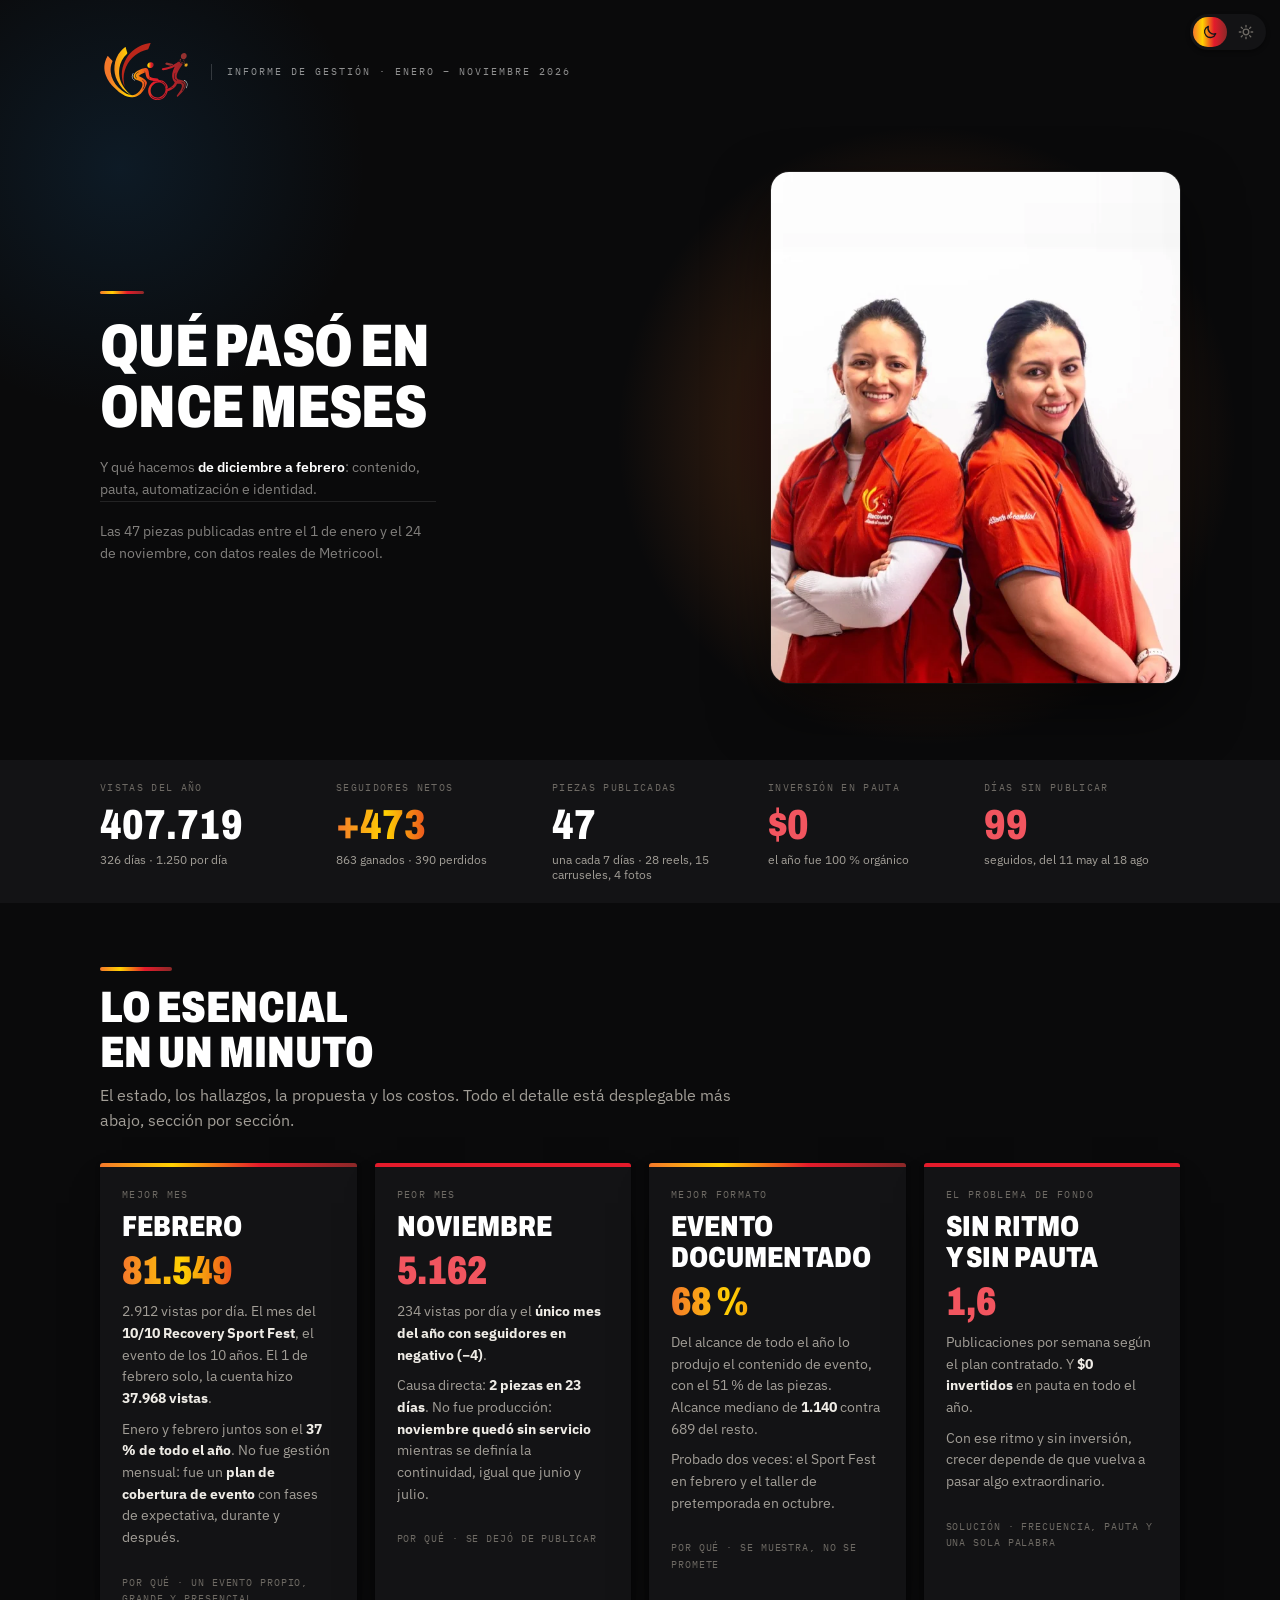
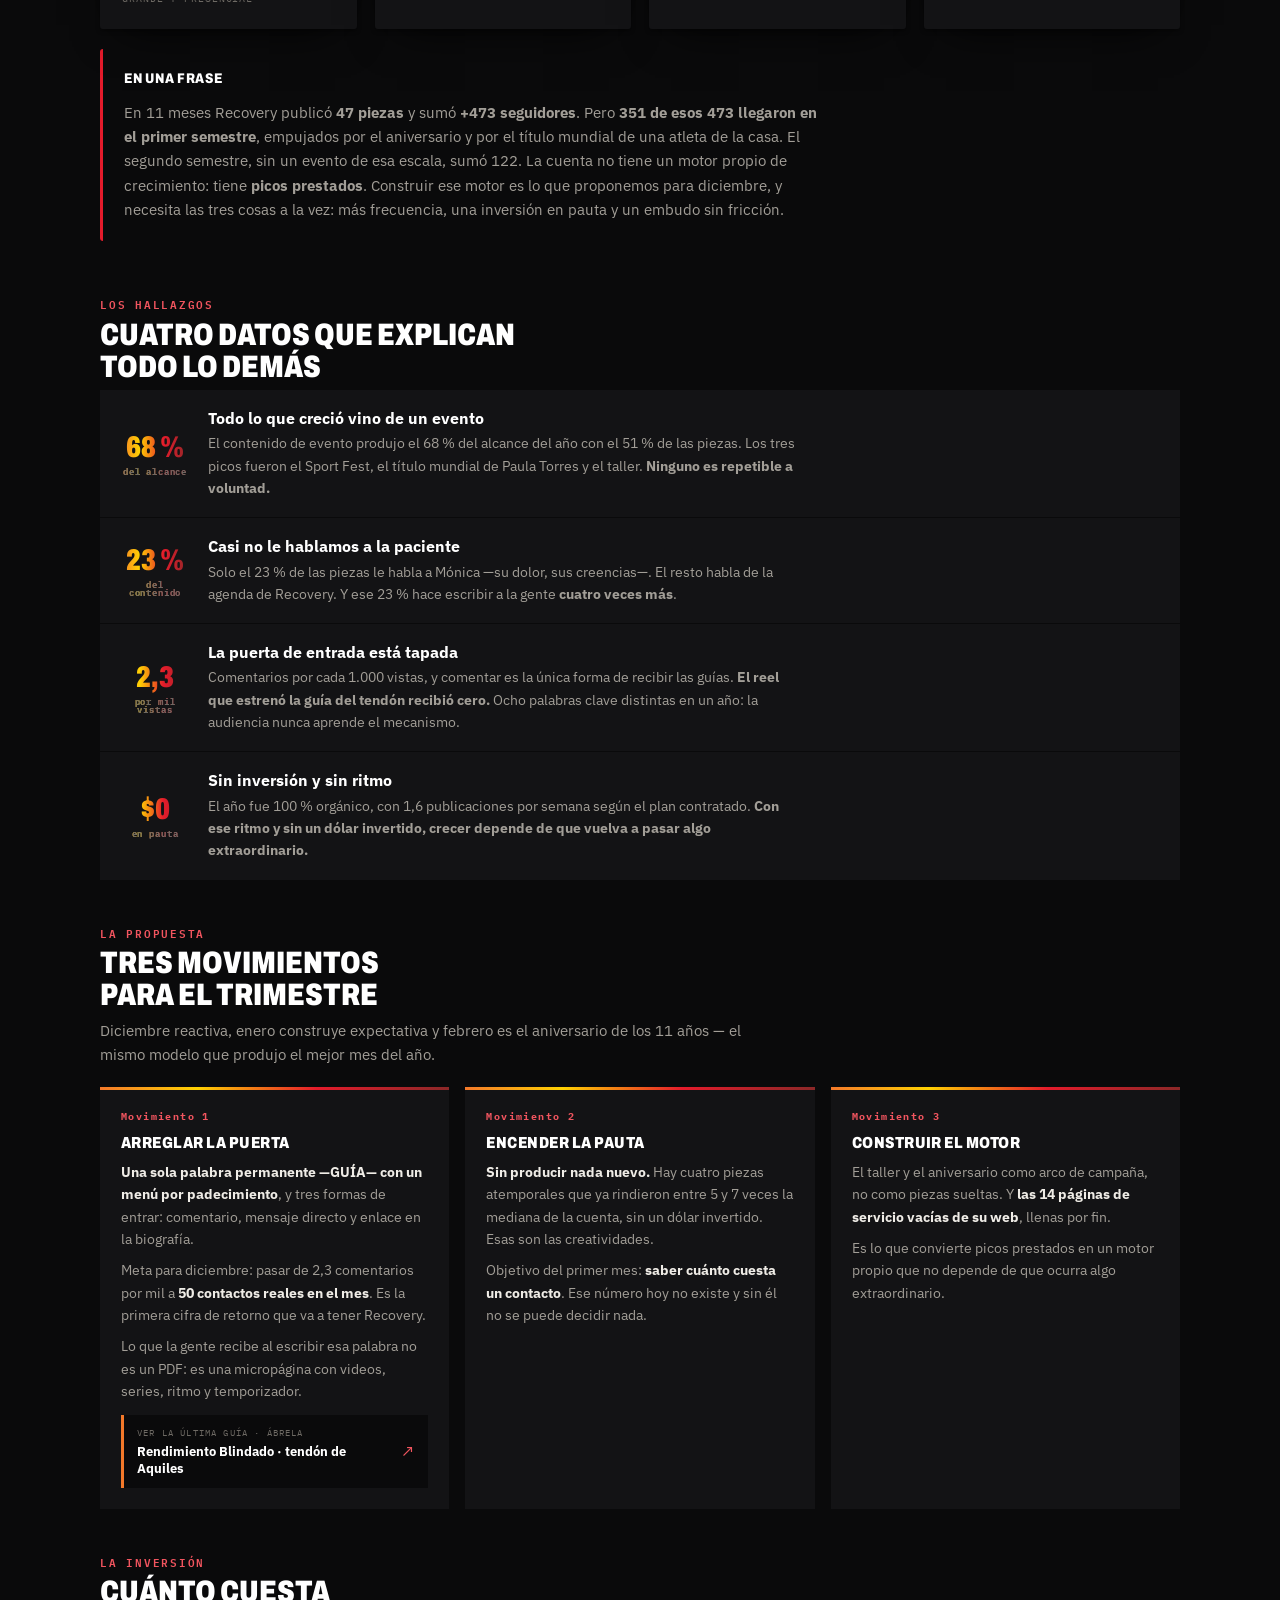
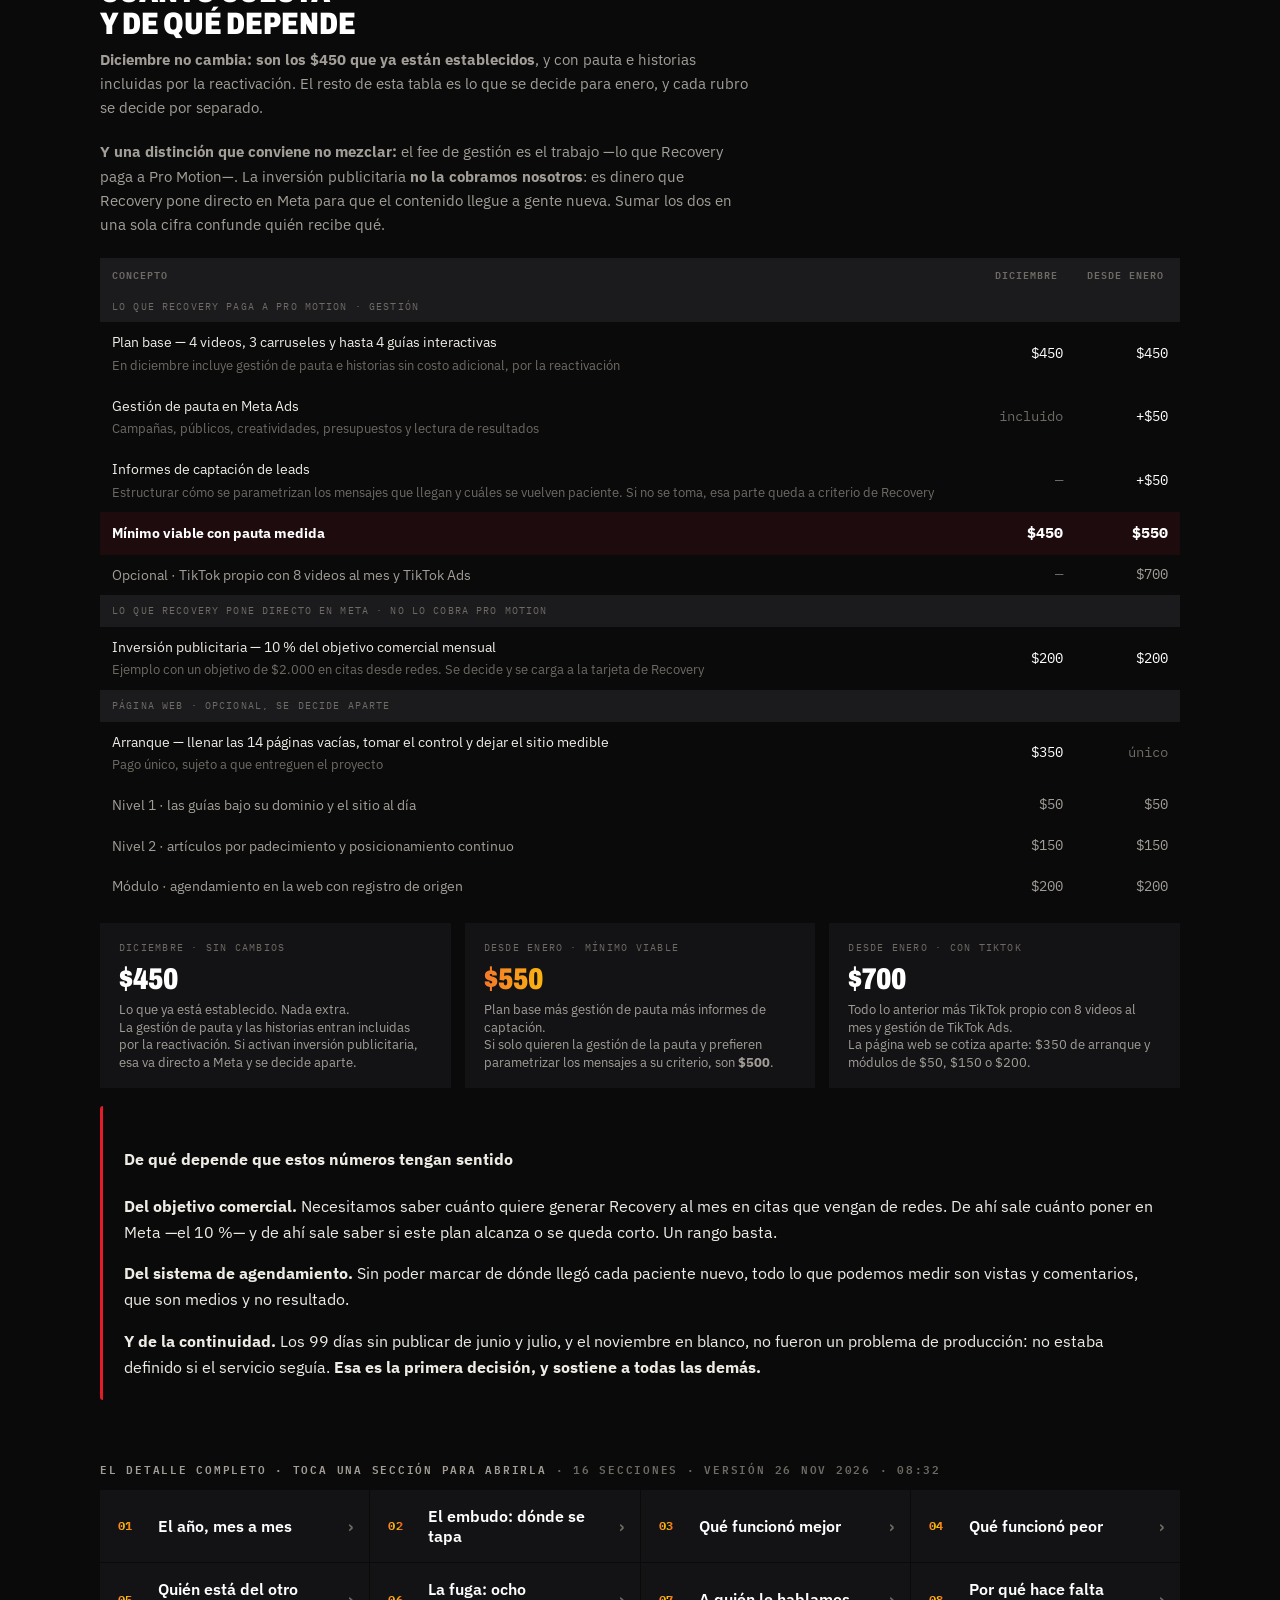
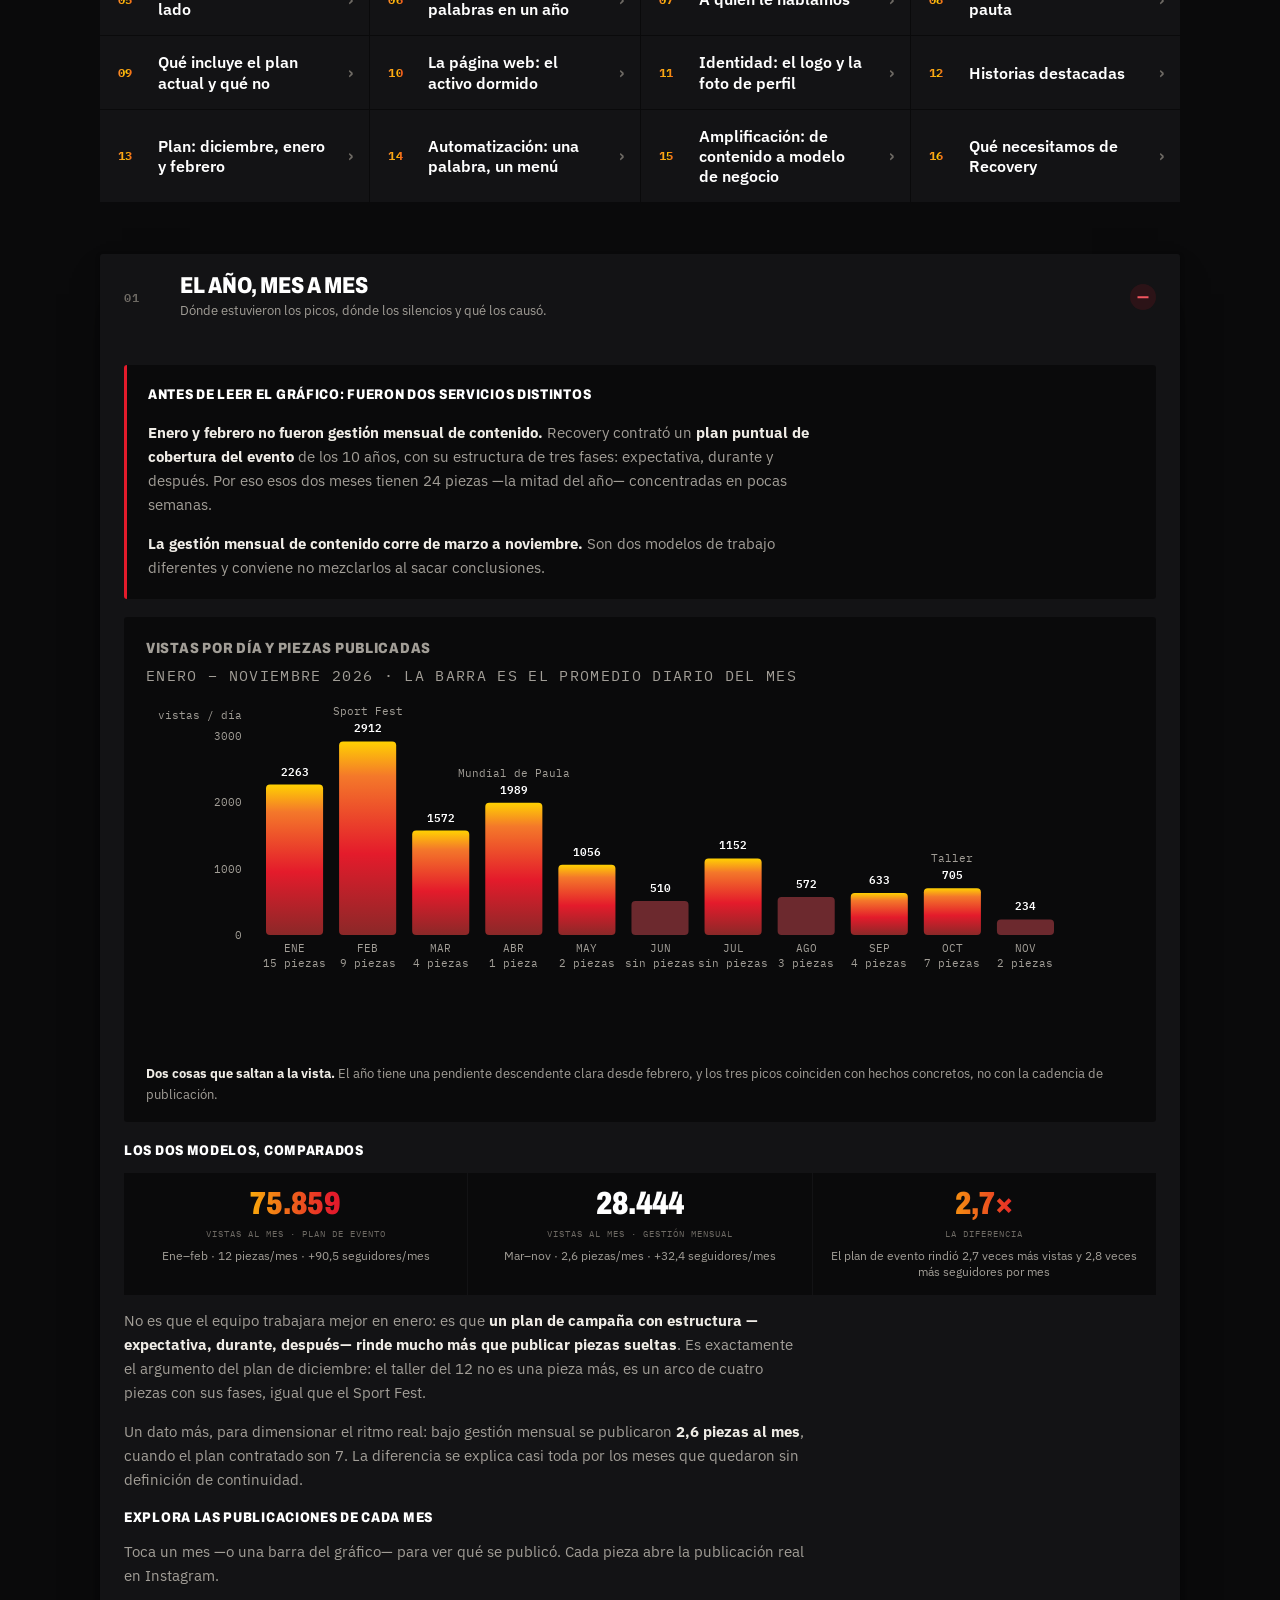
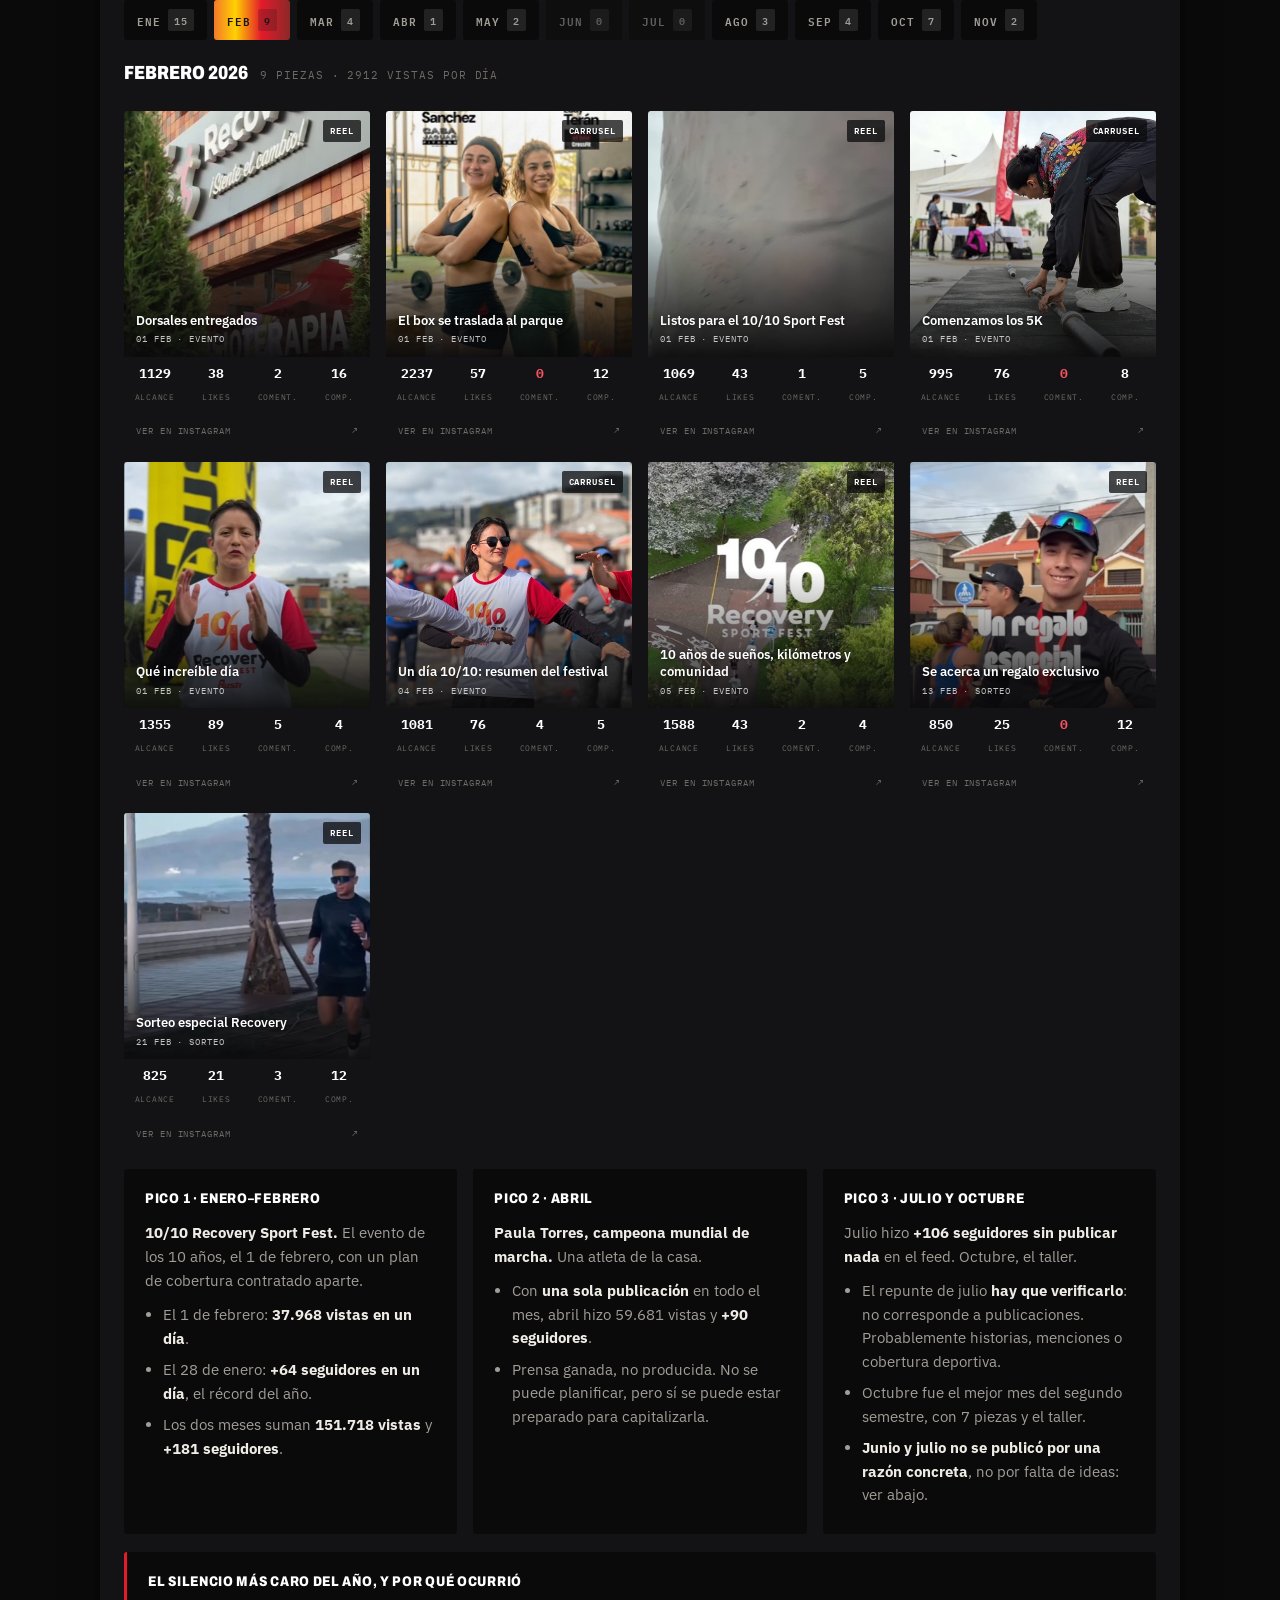
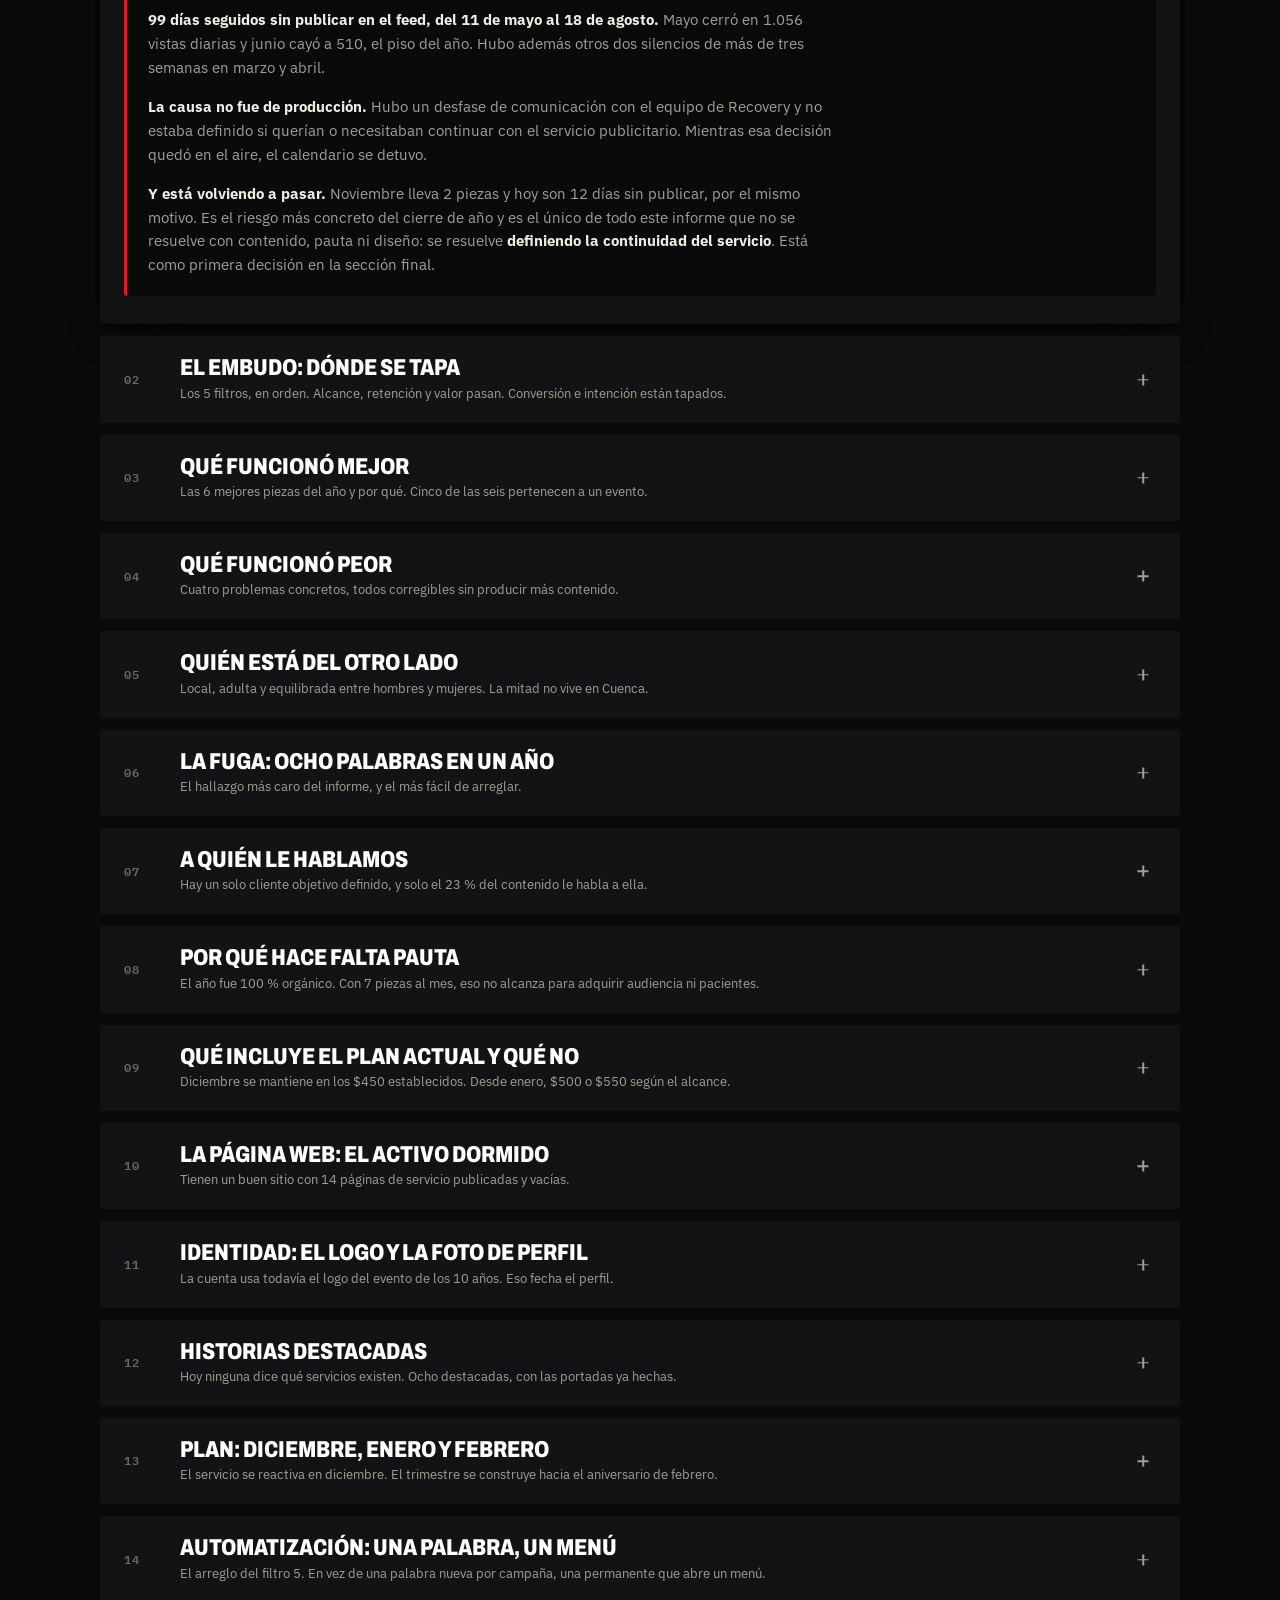
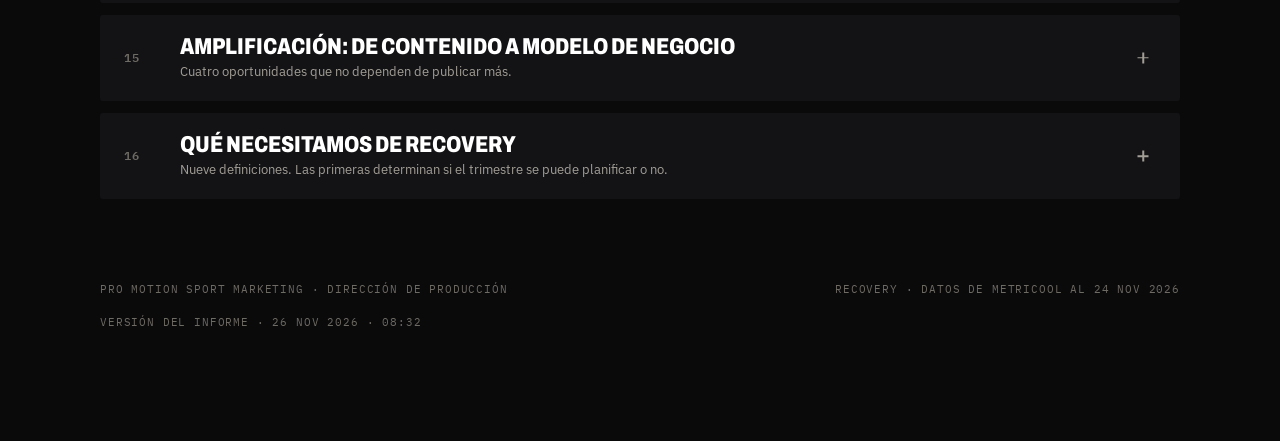
==== informe/index.html @ b41361b3 "Afinar jerarquia y encuadre de la portada Co-Authored-By: Claude Opus 5 <noreply@anthropic.com>" ====
<!doctype html>
<html lang="es">
<head>
<meta charset="utf-8">
<meta name="viewport" content="width=device-width, initial-scale=1">
<title>Recovery · Diagnóstico y Plan Diciembre–Febrero</title>
<link rel="preconnect" href="https://fonts.googleapis.com">
<link rel="preconnect" href="https://fonts.gstatic.com" crossorigin>
<link rel="stylesheet" href="https://fonts.googleapis.com/css2?family=Archivo:wdth,wght@62..125,300..900&subset=latin,latin-ext&family=IBM+Plex+Mono:wght@400;500;600&family=IBM+Plex+Sans:wght@300;400;500;600;700&display=swap">
<style>
:root{
  --negro:#0A0A0B; --carbon:#131315; --carbon2:#1B1B1E; --borde:var(--borde);
  --blanco:#FFFFFF; --txt:#EFECE6; --txt2:#A29E97; --txt3:#6E6A64;
  --rojo:#E41B2B; --rojo-cl:#F2555F; --ambar:#FFD102; --naranja:#F4782A; --vino:#8B2828;
  --azul:#4A93CE;
  --grad:linear-gradient(90deg,#F4782A 0%,#FFD102 28%,#E41B2B 62%,#8B2828 100%);
  --display:"Archivo","Helvetica Neue",Arial,sans-serif;
  --body:"IBM Plex Sans","Helvetica Neue",Arial,sans-serif;
  --mono:"IBM Plex Mono",ui-monospace,Menlo,monospace;
  --sh:0 2px 4px rgba(0,0,0,.4),0 18px 44px -22px rgba(0,0,0,.95);
  --vel:rgba(255,255,255,.10);   /* velos sobre fondo */
  --vel2:var(--vel2);
  --gl:var(--gl);    /* rejilla de graficos */
  --ax:var(--ax);    /* ejes */
  --guia:rgba(255,255,255,.35);  /* linea de mediana */
  --flojo:rgba(242,85,95,.42);   /* barras atenuadas */
  --anota:#FFD102;               /* anotaciones del grafico */
}
:root[data-theme="light"]{
  --negro:#FBFAF7; --carbon:#FFFFFF; --carbon2:#F1EEE8; --borde:rgba(23,23,26,.14);
  --blanco:#17171A; --txt:#2B2926; --txt2:#5E5A54; --txt3:#8B867E;
  --rojo:#C8102E; --rojo-cl:#C8102E; --azul:#1E6BA8;
  --sh:0 1px 2px rgba(23,23,26,.05),0 14px 34px -20px rgba(23,23,26,.28);
  --vel:rgba(23,23,26,.07); --vel2:rgba(23,23,26,.10);
  --gl:rgba(23,23,26,.09); --ax:rgba(23,23,26,.24); --guia:rgba(23,23,26,.38);
  --flojo:rgba(200,16,46,.30); --anota:#9A6B00;
}
*{box-sizing:border-box}
html{scroll-behavior:smooth}
body{margin:0;background:var(--negro);color:var(--txt);font-family:var(--body);font-size:16px;line-height:1.62;
  -webkit-font-smoothing:antialiased}
img{max-width:100%}
.wrap{max-width:1120px;margin:0 auto;padding:0 20px 110px}
.mono{font-family:var(--mono);font-size:11px;font-weight:600;letter-spacing:.16em;text-transform:uppercase;color:var(--txt3)}
.gradtext{background:var(--grad);-webkit-background-clip:text;background-clip:text;color:transparent}
.gradrule{height:4px;border-radius:99px;background:var(--grad);border:0;margin:0}

/* ============ HERO ============ */
.hero{color-scheme:dark;position:relative;min-height:min(88vh,760px);display:flex;align-items:flex-end;overflow:hidden;
  margin-bottom:0;background:#0A0A0B}
.hero .aura{position:absolute;right:-6%;bottom:-14%;width:min(76%,860px);aspect-ratio:1;pointer-events:none;
  background:radial-gradient(closest-side,rgba(228,27,43,.30),rgba(244,120,42,.13) 46%,transparent 72%)}
.hero .aura2{position:absolute;left:-18%;top:-24%;width:min(62%,700px);aspect-ratio:1;pointer-events:none;
  background:radial-gradient(closest-side,rgba(30,107,168,.17),transparent 70%)}
.hero .in{position:relative;width:100%;max-width:1120px;margin:0 auto;padding:40px 20px 0;
  display:flex;flex-direction:column;min-height:inherit}
.hero .top{display:flex;align-items:center;gap:15px;margin-bottom:0}
.hero .top img{width:96px;height:auto}
.hero .top span{font-family:var(--mono);font-size:10px;letter-spacing:.2em;text-transform:uppercase;
  color:rgba(255,255,255,.55);padding-left:15px;border-left:1px solid rgba(255,255,255,.17)}
.hgrid{flex:1;display:grid;grid-template-columns:minmax(0,1fr) minmax(290px,.66fr);
  gap:52px;align-items:center;padding:44px 0 52px}
.htx{min-width:0}
.hregla{width:44px;height:3px;border:0;border-radius:99px;background:var(--grad);margin:0 0 22px}
.hsub{font-size:clamp(17px,2vw,21px);line-height:1.42;color:rgba(255,255,255,.82);
  margin:0 0 26px;max-width:32ch;font-weight:400}
.hsub b{color:#fff;font-weight:600}
.hfoto{position:relative;margin:0;padding:0;border:0;background:none;overflow:hidden;
  border-radius:18px;box-shadow:0 26px 60px rgba(0,0,0,.55),0 0 0 1px rgba(255,255,255,.09);
  aspect-ratio:4/5}
.hfoto img{display:block;width:100%;height:100%;object-fit:cover;object-position:52% 72%}
@media(max-width:880px){
  .hero{min-height:0}
  .hero .in{padding:30px 20px 0}
  .hgrid{grid-template-columns:1fr;gap:28px;padding:30px 0 34px}
  .hfoto{aspect-ratio:5/4}
  .hfoto img{object-position:52% 76%}
  }
h1{font-family:var(--display);font-stretch:76%;font-weight:860;
  font-size:clamp(34px,5vw,60px);line-height:1.02;margin:0 0 18px;
  text-transform:uppercase;color:#fff;letter-spacing:-.012em;text-wrap:balance}
.hero p{max-width:42ch;color:rgba(239,236,230,.52);font-size:13.8px;margin:0;line-height:1.62;
  padding-top:18px;border-top:1px solid rgba(255,255,255,.10)}
.hero p.hsub{border:0;padding-top:0}

/* ============ TIRA DE CIFRAS ============ */
.tirawrap{background:var(--carbon);border-top:1px solid var(--borde);border-bottom:1px solid var(--borde)}
.tira{max-width:1120px;margin:0 auto;padding:0 20px;
  display:grid;grid-template-columns:repeat(auto-fit,minmax(168px,1fr))}
.tira>div{padding:20px 20px;border-left:1px solid var(--borde)}
.tira>div:first-child{border-left:0;padding-left:0}
.tira>div:last-child{padding-right:0}
@media(max-width:900px){.tira>div{border-left:0;border-top:1px solid var(--borde);padding-left:0;padding-right:0}
  .tira>div:first-child{border-top:0}}
.tira .k{font-family:var(--mono);font-size:9.5px;letter-spacing:.14em;text-transform:uppercase;color:var(--txt3);display:block}
.tira b{display:block;font-family:var(--display);font-stretch:76%;font-weight:850;
  font-size:clamp(28px,4vw,42px);line-height:1.06;color:var(--blanco);margin:8px 0 4px;font-variant-numeric:tabular-nums}
.tira b.rojo{color:var(--rojo-cl)} .tira b.grad{background:var(--grad);-webkit-background-clip:text;background-clip:text;color:transparent}
.tira span.n{font-size:12px;color:var(--txt2);line-height:1.3;display:block}

/* ============ RESUMEN EJECUTIVO ============ */
.resumen{padding:64px 0 10px}
.rtitle{font-family:var(--display);font-stretch:76%;font-weight:880;text-transform:uppercase;
  font-size:clamp(26px,4.4vw,44px);line-height:1.02;margin:14px 0 8px;color:var(--blanco)}
.rsub{color:var(--txt2);max-width:64ch;margin:0 0 30px;font-size:15.5px}
.cards{display:grid;grid-template-columns:repeat(auto-fit,minmax(252px,1fr));gap:18px}
.card{background:var(--carbon);border:1px solid var(--borde);border-radius:3px;padding:0;overflow:hidden;
  box-shadow:var(--sh);display:flex;flex-direction:column}
.card .bar{height:4px;background:var(--grad)}
.card .bar.mute{background:var(--vel2)}
.card .bar.rojo{background:var(--rojo)}
.card .bd{padding:20px 22px 22px;flex:1;display:flex;flex-direction:column}
.card .et{font-family:var(--mono);font-size:9.5px;letter-spacing:.15em;text-transform:uppercase;color:var(--txt3)}
.card h3{font-family:var(--display);font-stretch:78%;font-weight:860;text-transform:uppercase;
  font-size:clamp(21px,2.9vw,29px);line-height:1.06;margin:10px 0 2px;color:var(--blanco)}
.card .big{font-family:var(--display);font-stretch:74%;font-weight:900;font-size:40px;line-height:1;
  margin:6px 0 10px;font-variant-numeric:tabular-nums}
.card .big.up{background:var(--grad);-webkit-background-clip:text;background-clip:text;color:transparent}
.card .big.down{color:var(--rojo-cl)}
.card p{margin:0;font-size:14px;color:var(--txt2);line-height:1.55}
.card p+p{margin-top:9px}
.card b{color:var(--txt)}
.card .pie{margin-top:14px;padding-top:12px;border-top:1px solid var(--borde);
  font-family:var(--mono);font-size:10px;letter-spacing:.09em;text-transform:uppercase;color:var(--txt3)}

/* ============ DESPLEGABLES ============ */
.secwrap{margin-top:52px}
details{border:1px solid var(--borde);border-radius:3px;background:var(--carbon);margin-bottom:12px;overflow:hidden}
details[open]{background:var(--carbon);box-shadow:var(--sh)}
summary{list-style:none;cursor:pointer;padding:20px 24px;display:grid;grid-template-columns:40px 1fr 30px;
  gap:16px;align-items:center;transition:background .15s}
summary::-webkit-details-marker{display:none}
summary:hover{background:var(--carbon2)}
summary:focus-visible{outline:2px solid var(--rojo);outline-offset:-2px}
summary .n{font-family:var(--mono);font-size:12px;letter-spacing:.08em;color:var(--txt3);font-weight:600}
summary h2{font-family:var(--display);font-stretch:80%;font-weight:820;text-transform:uppercase;
  font-size:clamp(17px,2.4vw,23px);line-height:1.05;margin:0;color:var(--blanco)}
summary .d{font-size:13px;color:var(--txt2);margin:4px 0 0;line-height:1.4}
summary .ch{width:26px;height:26px;border:1px solid var(--borde);border-radius:50%;position:relative;justify-self:end}
summary .ch::before,summary .ch::after{content:"";position:absolute;background:var(--txt2);top:50%;left:50%;transition:transform .2s}
summary .ch::before{width:11px;height:1.5px;transform:translate(-50%,-50%)}
summary .ch::after{width:1.5px;height:11px;transform:translate(-50%,-50%)}
details[open] summary .ch::after{transform:translate(-50%,-50%) scaleY(0)}
details[open] summary .ch{border-color:var(--rojo);background:rgba(228,27,43,.12)}
details[open] summary .ch::before{background:var(--rojo-cl)}
.body{padding:4px 24px 28px;border-top:1px solid var(--borde);margin-top:0}
.body>*:first-child{margin-top:20px}
.body p{max-width:76ch;color:var(--txt2);font-size:14.8px}
.body p b,.body li b,.body strong{color:var(--txt)}
.body h4{font-family:var(--display);font-stretch:84%;font-weight:820;text-transform:uppercase;
  font-size:14px;letter-spacing:.05em;margin:0 0 11px;color:var(--blanco)}
.body ul,.body ol{padding-left:18px;color:var(--txt2);font-size:14.5px;margin:0}
.body li{margin:8px 0}
.g2{display:grid;grid-template-columns:repeat(auto-fit,minmax(290px,1fr));gap:16px}
.g3{display:grid;grid-template-columns:repeat(auto-fit,minmax(232px,1fr));gap:16px}
.box{background:var(--negro);border:1px solid var(--borde);border-radius:3px;padding:19px 21px}
.box.acc{border-left:3px solid var(--rojo)}
.box.ok{border-left:3px solid #3FA37A}

/* filtros */
.filtros{display:flex;flex-direction:column;gap:10px;margin-top:20px}
.fil{display:grid;grid-template-columns:62px 1fr 172px;gap:16px;padding:16px 18px;align-items:center;
  border:1px solid var(--borde);border-left:5px solid var(--sem);border-radius:3px;background:var(--negro)}
.fil .luz{width:44px;height:44px;border-radius:50%;background:var(--sem);display:grid;place-items:center;
  box-shadow:0 0 0 6px color-mix(in srgb,var(--sem) 16%,transparent)}
.fil .luz svg{width:23px;height:23px;display:block}
.fil .i{font-family:var(--mono);font-size:9.5px;font-weight:600;letter-spacing:.13em;color:var(--sem);
  display:block;text-align:center;margin-top:8px}
.fil h5{margin:0 0 4px;font-family:var(--display);font-stretch:86%;font-weight:760;
  text-transform:uppercase;font-size:14.5px;letter-spacing:.04em;color:var(--blanco)}
.fil p{margin:0;font-size:13.8px;color:var(--txt2);max-width:62ch}
.tag{font-family:var(--display);font-stretch:88%;font-weight:820;font-size:13.5px;letter-spacing:.09em;
  text-transform:uppercase;padding:10px 14px;border-radius:3px;display:flex;align-items:center;gap:8px;
  justify-content:center;white-space:nowrap;background:var(--sem);color:var(--semtxt)}
.fil.ok{--sem:#2FA06E;--semtxt:#04160D}
.fil.warn{--sem:#E8A72B;--semtxt:#1C1305}
.fil.bad{--sem:#E8414C;--semtxt:#1A0406}
@media(max-width:640px){.fil{grid-template-columns:62px 1fr;row-gap:12px}
  .fil .tag{grid-column:2;justify-self:start}}

/* charts */
figure{margin:0 0 18px;background:var(--negro);border:1px solid var(--borde);border-radius:3px;padding:20px 22px 16px}
.ct{font-family:var(--display);font-stretch:84%;font-weight:820;text-transform:uppercase;
  font-size:13px;letter-spacing:.05em;margin:0 0 3px;color:var(--blanco)}
.cn{font-family:var(--mono);font-size:10px;color:var(--txt3);letter-spacing:.09em;margin:0 0 15px;text-transform:uppercase}
figcaption{font-size:13px;color:var(--txt2);margin-top:12px;border-top:1px solid var(--borde);padding-top:11px}
figcaption b{color:var(--txt)}
.cw{overflow-x:auto}
svg text{font-family:var(--mono);font-size:11px;fill:var(--txt2)}
svg .gl{stroke:var(--gl)}
svg .ax{stroke:var(--ax)}
svg text.val{fill:var(--blanco);font-weight:600}
svg text.lbl{font-family:var(--body);font-size:12px;fill:var(--txt2)}
svg .gl{stroke:var(--gl);stroke-width:1}
svg .ax{stroke:var(--ax);stroke-width:1}
g.row:hover rect,g.row:hover circle{opacity:.72}
.leg{display:flex;gap:16px;flex-wrap:wrap;font-size:12px;color:var(--txt2);margin:0 0 12px}
.leg i{width:11px;height:11px;border-radius:3px;display:inline-block;vertical-align:-1px;margin-right:6px}

/* tabla */
.tw{overflow-x:auto;border:1px solid var(--borde);border-radius:3px}
table{border-collapse:collapse;width:100%;min-width:700px;font-size:13px;background:var(--negro)}
th,td{padding:9px 12px;text-align:left;border-bottom:1px solid var(--borde);white-space:nowrap}
th{font-family:var(--mono);font-size:9.5px;letter-spacing:.1em;text-transform:uppercase;color:var(--txt3);font-weight:600;background:var(--carbon2)}
td{color:var(--txt2)} td.name{white-space:normal;min-width:210px;color:var(--txt)}
td.n{text-align:right;font-variant-numeric:tabular-nums;font-family:var(--mono);font-size:12px}
tr.top td.name{color:var(--blanco);font-weight:600}
tr.top td:first-child{box-shadow:inset 3px 0 0 var(--rojo)}
.chip{font-family:var(--mono);font-size:9px;letter-spacing:.08em;text-transform:uppercase;padding:2px 7px;
  border:1px solid var(--borde);color:var(--txt3)}

/* web */
.ficha-tec{display:grid;grid-template-columns:repeat(auto-fit,minmax(190px,1fr));gap:1px;background:var(--borde);
  border:1px solid var(--borde);margin:4px 0 18px}
.ficha-tec>div{background:var(--negro);padding:15px 17px}
.ficha-tec dt{font-family:var(--mono);font-size:9.5px;letter-spacing:.12em;text-transform:uppercase;color:var(--txt3);margin:0 0 6px}
.ficha-tec dd{margin:0;font-size:14.5px;font-weight:600;color:var(--blanco);line-height:1.3}
.ficha-tec dd small{display:block;font-weight:400;font-size:12px;color:var(--txt2);margin-top:4px}
.evid{border:1px solid var(--borde);background:var(--negro);margin:4px 0 18px}
.evid img{display:block;width:100%;height:auto;border-bottom:1px solid var(--borde)}
.evid figcaption{padding:13px 17px;font-size:13.5px;color:var(--txt2);margin:0;border:0}
.evid figcaption b{color:var(--blanco)}
.pasos{counter-reset:pp;list-style:none;padding:0;margin:0}
.pasos li{counter-increment:pp;position:relative;padding:0 0 0 40px;margin:14px 0;font-size:14.5px;color:var(--txt2)}
.pasos li::before{content:counter(pp);position:absolute;left:0;top:-2px;width:26px;height:26px;border-radius:50%;
  background:var(--grad);color:#17171A;font-family:var(--mono);font-size:12px;font-weight:700;display:grid;place-items:center}
.pasos li b{color:var(--blanco)}

/* resumen ejecutivo ampliado */
.bloque{margin-top:44px}
.bloque>.mono{display:block;margin:0 0 7px;color:var(--rojo-cl)}
.bloque h3{font-family:var(--display);font-stretch:78%;font-weight:870;text-transform:uppercase;
  font-size:clamp(21px,3vw,31px);line-height:1.02;margin:0 0 7px;color:var(--blanco)}
.bloque>p{color:var(--txt2);font-size:15px;max-width:72ch;margin:0 0 20px}
.hall{display:grid;gap:1px;background:var(--borde);border:1px solid var(--borde)}
.hall>div{background:var(--carbon);display:grid;grid-template-columns:70px 1fr;gap:18px;padding:18px 20px;align-items:center}
.hall .cif{font-family:var(--display);font-stretch:72%;font-weight:900;font-size:30px;line-height:1;
  background:var(--grad);-webkit-background-clip:text;background-clip:text;color:transparent;text-align:center}
.hall .cif small{display:block;font-family:var(--mono);font-size:8.5px;font-weight:600;letter-spacing:.1em;
  -webkit-text-fill-color:var(--txt3);margin-top:5px}
.hall h5{margin:0 0 4px;font-size:15.5px;font-weight:700;color:var(--blanco);line-height:1.3}
.hall p{margin:0;font-size:13.8px;color:var(--txt2);max-width:74ch}
.mov{display:grid;grid-template-columns:repeat(auto-fit,minmax(252px,1fr));gap:16px}
.mov>div{background:var(--carbon);border:1px solid var(--borde);border-top:3px solid transparent;
  border-image:var(--grad) 1;padding:19px 21px 21px}
.mov .n{font-family:var(--mono);font-size:10px;font-weight:700;letter-spacing:.14em;color:var(--rojo-cl);display:block;margin-bottom:9px}
.mov h5{margin:0 0 9px;font-family:var(--display);font-stretch:82%;font-weight:840;text-transform:uppercase;
  font-size:16px;letter-spacing:.03em;color:var(--blanco);line-height:1.1}
.mov p{margin:0 0 9px;font-size:13.8px;color:var(--txt2)}
.mov p:last-child{margin:0}
.movlink{display:flex;align-items:center;gap:10px;margin-top:13px;padding:11px 13px;text-decoration:none;
  background:var(--negro);border:1px solid var(--borde);border-left:3px solid transparent;
  border-image:var(--grad) 1;border-image-slice:1;transition:background .16s}
.movlink:hover{background:var(--carbon2)}
.movlink span{display:block;min-width:0}
.movlink .el{font-family:var(--mono);font-size:9px;letter-spacing:.13em;text-transform:uppercase;color:var(--txt3)}
.movlink .tl{font-weight:700;font-size:13.4px;color:var(--blanco);line-height:1.25;margin-top:2px}
.movlink .ar{margin-left:auto;font-size:17px;color:var(--rojo-cl);flex:none}
.mov b{color:var(--txt)}
.cost{overflow-x:auto;border:1px solid var(--borde);background:var(--negro)}
.cost table{min-width:600px;font-size:14px}
.cost th{background:var(--carbon2)}
.cost td.con{color:var(--txt);white-space:normal}
.cost td.mo{font-family:var(--mono);text-align:right;font-variant-numeric:tabular-nums;color:var(--blanco);font-size:13.5px}
.cost tr.sep td{background:var(--carbon2);font-family:var(--mono);font-size:9.5px;letter-spacing:.12em;
  text-transform:uppercase;color:var(--txt3);padding:8px 12px}
.cost tr.tot td{background:color-mix(in srgb,var(--rojo) 9%,transparent);font-weight:700;color:var(--blanco)}
.cost tr.tot td.mo{font-size:15px}
.esc{display:grid;grid-template-columns:repeat(auto-fit,minmax(230px,1fr));gap:14px;margin-top:16px}
.esc>div{background:var(--carbon);border:1px solid var(--borde);padding:17px 19px}
.esc .et{font-family:var(--mono);font-size:9.5px;letter-spacing:.13em;text-transform:uppercase;color:var(--txt3);display:block}
.esc .v{font-family:var(--display);font-stretch:74%;font-weight:900;font-size:30px;line-height:1;color:var(--blanco);margin:9px 0 3px}
.esc .v.g{background:var(--grad);-webkit-background-clip:text;background-clip:text;color:transparent}
.esc small{display:block;font-size:12.5px;color:var(--txt2);line-height:1.4;margin-top:7px}
@media(max-width:560px){.hall>div{grid-template-columns:1fr;gap:10px}.hall .cif{text-align:left}}

/* indice */
.indice{margin-top:34px;padding-top:26px;border-top:1px solid var(--borde)}
.indice nav{display:grid;grid-template-columns:repeat(auto-fill,minmax(268px,1fr));gap:1px;background:var(--borde);
  border:1px solid var(--borde)}
.indice a{background:var(--carbon);padding:16px 16px 16px 18px;text-decoration:none;color:var(--blanco);
  font-size:15.5px;font-weight:600;line-height:1.3;display:grid;grid-template-columns:28px 1fr 16px;gap:12px;
  align-items:center;transition:background .13s;position:relative}
.indice a::before{content:"";position:absolute;left:0;top:0;bottom:0;width:3px;background:var(--grad);
  opacity:0;transition:opacity .13s}
.indice a:hover,.indice a:focus-visible{background:var(--carbon2)}
.indice a:hover::before,.indice a:focus-visible::before{opacity:1}
.indice a:focus-visible{outline:2px solid var(--rojo);outline-offset:-2px}
.indice a i{font-style:normal;font-family:var(--mono);font-size:12px;font-weight:700;letter-spacing:.04em;
  background:var(--grad);-webkit-background-clip:text;background-clip:text;color:transparent}
.indice a b{font-weight:600}
.indice a u{text-decoration:none;color:var(--txt3);font-size:17px;line-height:1;justify-self:end;transition:color .13s,transform .13s}
.indice a:hover u{color:var(--rojo-cl);transform:translateX(2px)}

/* planes */
.planes{display:grid;grid-template-columns:repeat(auto-fit,minmax(272px,1fr));gap:16px;margin:6px 0 4px}
.plan{background:var(--carbon);border:1px solid var(--borde);border-radius:3px;overflow:hidden;display:flex;flex-direction:column}
.plan .bar{height:4px;background:var(--vel2)}
.plan .sello{font-family:var(--mono);font-size:9px;font-weight:700;letter-spacing:.12em;text-transform:uppercase;
  padding:4px 9px;border-radius:2px;display:inline-block;margin-bottom:11px}
.plan .sello.dic{background:var(--grad);color:#17171A}
.plan .sello.ene{background:var(--vel2);color:var(--txt2);border:1px solid var(--borde)}
.plan.act .bar{background:var(--grad)}
.plan.act{box-shadow:var(--sh)}
.plan .bd{padding:20px 22px 22px;flex:1;display:flex;flex-direction:column}
.plan .et{font-family:var(--mono);font-size:9.5px;letter-spacing:.14em;text-transform:uppercase;color:var(--txt3)}
.plan.act .et{background:var(--grad);-webkit-background-clip:text;background-clip:text;color:transparent;font-weight:700}
.plan .pr{font-family:var(--display);font-stretch:74%;font-weight:900;font-size:42px;line-height:1;color:var(--blanco);margin:9px 0 2px}
.plan .pr small{font-family:var(--body);font-size:12px;font-weight:400;color:var(--txt3);letter-spacing:0;display:block;margin-top:6px}
.plan h5{margin:12px 0 9px;font-family:var(--display);font-stretch:86%;font-weight:780;text-transform:uppercase;
  font-size:12.5px;letter-spacing:.07em;color:var(--blanco)}
.plan ul{margin:0;padding-left:16px;font-size:13.5px;color:var(--txt2);line-height:1.5}
.plan li{margin:6px 0}
.plan li b{color:var(--txt)}
.plan .no{margin-top:14px;padding-top:12px;border-top:1px solid var(--borde)}
.plan .no h5{margin-top:0;color:var(--rojo-cl)}
.plan .no ul{color:var(--txt3)}

/* navegador de meses */
.meses{display:flex;flex-wrap:wrap;gap:7px;margin:4px 0 16px}
.mch{font-family:var(--mono);font-size:11px;font-weight:600;letter-spacing:.09em;text-transform:uppercase;
  background:var(--negro);border:1px solid var(--borde);color:var(--txt2);padding:9px 13px;border-radius:3px;
  cursor:pointer;display:flex;align-items:center;gap:7px;transition:all .14s;font-family:var(--mono)}
.mch:hover{border-color:var(--txt3);color:var(--txt)}
.mch:focus-visible{outline:2px solid var(--rojo);outline-offset:2px}
.mch i{font-style:normal;font-size:9.5px;background:var(--vel);padding:2px 6px;border-radius:2px;color:var(--txt2)}
.mch[aria-pressed="true"]{background:var(--grad);border-color:transparent;color:#17171A}
.mch[aria-pressed="true"] i{background:rgba(23,23,26,.22);color:#17171A}
.mch.cero{opacity:.55}
.mhead{display:flex;align-items:baseline;gap:12px;flex-wrap:wrap;margin:18px 0 12px;
  padding-bottom:10px;border-bottom:1px solid var(--borde)}
.mhead b{font-family:var(--display);font-stretch:80%;font-weight:860;text-transform:uppercase;font-size:19px;color:var(--blanco)}
.mhead span{font-family:var(--mono);font-size:10.5px;letter-spacing:.09em;text-transform:uppercase;color:var(--txt3)}
.vacio{background:var(--negro);border:1px solid var(--borde);border-left:4px solid var(--rojo);padding:20px 22px}
.vacio b{display:block;font-family:var(--display);font-stretch:84%;font-weight:820;text-transform:uppercase;
  font-size:14px;letter-spacing:.05em;color:var(--blanco);margin-bottom:8px}
.vacio p{margin:0;font-size:14px;color:var(--txt2);max-width:70ch}
svg g.bar{cursor:pointer}
svg g.bar:hover rect{opacity:.8}
svg g.bar rect.sel{stroke:#fff;stroke-width:2}

/* persona */
.emp{display:grid;grid-template-columns:repeat(auto-fit,minmax(252px,1fr));gap:1px;background:var(--borde);
  border:1px solid var(--borde);margin:4px 0 18px}
.emp>div{background:var(--negro);padding:17px 19px 19px}
.emp h5{margin:0 0 11px;font-family:var(--display);font-stretch:80%;font-weight:860;text-transform:uppercase;
  font-size:15px;letter-spacing:.06em;background:var(--grad);-webkit-background-clip:text;background-clip:text;color:transparent}
.emp ul{margin:0;padding-left:15px;font-size:13px;color:var(--txt2);line-height:1.5}
.emp li{margin:5px 0}
.emp li b{color:var(--blanco)}
.ficha{display:flex;gap:18px;align-items:center;flex-wrap:wrap;background:var(--negro);border:1px solid var(--borde);
  border-left:5px solid transparent;border-image:var(--grad) 1;padding:18px 20px;margin:0 0 16px}
.ficha .nm{font-family:var(--display);font-stretch:76%;font-weight:900;font-size:30px;text-transform:uppercase;
  color:var(--blanco);line-height:1}
.ficha .ed{font-family:var(--mono);font-size:11px;letter-spacing:.14em;color:var(--txt3);display:block;margin-top:5px}
.ficha p{margin:0;font-size:14.5px;color:var(--txt2);max-width:62ch;flex:1;min-width:240px}
.split{display:grid;grid-template-columns:repeat(auto-fit,minmax(150px,1fr));gap:1px;background:var(--borde);
  border:1px solid var(--borde);margin:14px 0 6px}
.split>div{background:var(--negro);padding:15px 16px;text-align:center}
.split b{display:block;font-family:var(--display);font-stretch:76%;font-weight:880;font-size:32px;line-height:1;color:var(--blanco)}
.split b.g{background:var(--grad);-webkit-background-clip:text;background-clip:text;color:transparent}
.split span{display:block;font-family:var(--mono);font-size:9px;letter-spacing:.11em;text-transform:uppercase;color:var(--txt3);margin-top:7px}
.split i{display:block;font-style:normal;font-size:12px;color:var(--txt2);margin-top:6px;line-height:1.35}

/* tarjetas de publicacion */
.posts{display:grid;grid-template-columns:repeat(auto-fill,minmax(216px,1fr));gap:16px;margin:6px 0 4px}
.post{background:var(--carbon);border:1px solid var(--borde);border-radius:3px;overflow:hidden;
  display:flex;flex-direction:column;text-decoration:none;color:inherit;transition:border-color .15s,transform .15s}
.post:hover,.post:focus-visible{border-color:var(--rojo);transform:translateY(-2px)}
.post:focus-visible{outline:2px solid var(--rojo);outline-offset:2px}
.post .im{position:relative;aspect-ratio:1;overflow:hidden;background:var(--carbon2)}
.post .im img{width:100%;height:100%;object-fit:cover;display:block}
.post .im::after{content:"";position:absolute;inset:0;pointer-events:none;
  background:linear-gradient(180deg,rgba(10,10,11,0) 44%,rgba(10,10,11,.93) 100%)}
.post .rank{position:absolute;top:0;left:0;z-index:2;background:var(--grad);color:#17171A;
  font-family:var(--display);font-stretch:78%;font-weight:900;font-size:13px;padding:5px 11px;letter-spacing:.03em}
.post .fm{position:absolute;top:9px;right:9px;z-index:2;font-family:var(--mono);font-size:8.5px;font-weight:600;
  letter-spacing:.11em;text-transform:uppercase;color:#fff;background:rgba(10,10,11,.74);padding:4px 7px;border-radius:2px}
.post .ti{position:absolute;left:12px;right:12px;bottom:10px;z-index:2}
.post .ti b{display:block;font-size:13px;font-weight:600;color:#fff;line-height:1.28;text-shadow:0 1px 4px rgba(0,0,0,.6)}
.post .ti i{display:block;font-style:normal;font-family:var(--mono);font-size:9px;letter-spacing:.1em;
  text-transform:uppercase;color:rgba(255,255,255,.74);margin-top:3px}
.post .mt{display:flex;border-top:1px solid var(--borde)}
.post .mt div{flex:1;padding:9px 4px;text-align:center;border-right:1px solid var(--borde);min-width:0}
.post .mt div:last-child{border-right:0}
.post .mt b{display:block;font-family:var(--mono);font-size:13px;color:var(--blanco);font-variant-numeric:tabular-nums;line-height:1.2}
.post .mt b.ko{color:var(--rojo-cl)}
.post .mt span{font-family:var(--mono);font-size:7.5px;letter-spacing:.1em;text-transform:uppercase;color:var(--txt3)}
.post .go{padding:8px 12px;border-top:1px solid var(--borde);font-family:var(--mono);font-size:8.5px;
  letter-spacing:.11em;text-transform:uppercase;color:var(--txt3);display:flex;justify-content:space-between;gap:6px}
.post:hover .go{color:var(--rojo-cl)}
.post.off{opacity:.8}
.post.off .im{display:grid;place-items:center}
.post.off .im::after{display:none}
.post.off .nod{font-family:var(--mono);font-size:9.5px;letter-spacing:.1em;text-transform:uppercase;
  color:var(--txt3);text-align:center;padding:16px;line-height:1.8}

/* calendario */
.cal{border:1px solid var(--borde);border-radius:3px;overflow:hidden;background:var(--negro)}
.crow{display:grid;grid-template-columns:116px 104px 1fr;gap:14px;padding:16px 18px;border-bottom:1px solid var(--borde);align-items:start}
.crow:last-child{border-bottom:0}
.crow.hd{background:var(--carbon2);font-family:var(--mono);font-size:9.5px;letter-spacing:.12em;text-transform:uppercase;color:var(--txt3);padding:10px 18px}
.crow .d{font-family:var(--mono);font-size:11.5px;color:var(--blanco);font-weight:600;line-height:1.45}
.crow .d span{display:block;font-weight:400;color:var(--txt3);font-size:10px;letter-spacing:.06em;text-transform:uppercase}
.crow .fm{font-family:var(--mono);font-size:10px;letter-spacing:.07em;text-transform:uppercase;color:var(--txt3);line-height:1.6}
.crow .fm b{display:block;background:var(--grad);-webkit-background-clip:text;background-clip:text;color:transparent;font-weight:700}
.crow h5{margin:0 0 5px;font-size:15px;font-weight:700;color:var(--blanco);line-height:1.3}
.crow p{margin:0 0 6px;font-size:13.5px;color:var(--txt2);max-width:70ch}
.crow .mt{font-family:var(--mono);font-size:10px;letter-spacing:.07em;text-transform:uppercase;color:var(--txt3)}
.crow .mt b{color:var(--rojo-cl)}
@media(max-width:700px){.crow{grid-template-columns:1fr;gap:7px}}

/* destacadas / perfil */
.hl{display:grid;grid-template-columns:repeat(auto-fill,minmax(118px,1fr));gap:18px;margin:4px 0 18px}
.hlc{text-align:center}
.hlc img{width:100%;aspect-ratio:1;border-radius:50%;display:block;border:1px solid var(--borde)}
.hlc b{display:block;margin-top:8px;font-family:var(--mono);font-size:10px;letter-spacing:.1em;text-transform:uppercase;color:var(--blanco)}
.hlc span{display:block;font-size:11px;color:var(--txt3);line-height:1.35;margin-top:3px}
.pf2{display:grid;grid-template-columns:repeat(auto-fit,minmax(150px,1fr));gap:20px;max-width:540px;margin:0 0 18px}
.pf2 figure{padding:0;border:0;background:none;margin:0;text-align:center}
.pf2 img{width:100%;aspect-ratio:1;border-radius:50%;border:1px solid var(--borde);display:block}
.pf2 b{display:block;margin-top:9px;font-family:var(--mono);font-size:10px;letter-spacing:.1em;text-transform:uppercase;color:var(--blanco)}
.pf2 span{font-size:11.5px;color:var(--txt3)}

footer{margin-top:60px;padding-top:22px;border-top:1px solid var(--borde);display:flex;justify-content:space-between;
  gap:16px;flex-wrap:wrap;font-family:var(--mono);font-size:10.5px;letter-spacing:.08em;text-transform:uppercase;color:var(--txt3)}

/* conmutador de tema */
.tema{position:fixed;top:14px;right:14px;z-index:60;display:flex;gap:2px;padding:3px;
  background:var(--carbon);border:1px solid var(--borde);border-radius:99px;box-shadow:var(--sh)}
.tema button{border:0;background:none;cursor:pointer;width:34px;height:30px;border-radius:99px;
  display:grid;place-items:center;color:var(--txt3);transition:background .14s,color .14s}
.tema button:hover{color:var(--txt)}
.tema button[aria-pressed="true"]{background:var(--grad);color:#17171A}
.tema button:focus-visible{outline:2px solid var(--rojo);outline-offset:2px}
.tema svg{width:16px;height:16px;display:block}
@media print{.tema{display:none}}
@media(max-width:620px){.tema{top:auto;bottom:12px;right:12px}}
</style>
</head>
<body>
<div class="tema" role="group" aria-label="Tema del informe">
  <button type="button" id="t-osc" aria-pressed="true" title="Fondo oscuro" aria-label="Fondo oscuro">
    <svg viewBox="0 0 24 24" fill="none" stroke="currentColor" stroke-width="2" stroke-linecap="round" stroke-linejoin="round"><path d="M20.5 14.5A8.6 8.6 0 0 1 9.5 3.5a8.6 8.6 0 1 0 11 11Z"/></svg></button>
  <button type="button" id="t-cla" aria-pressed="false" title="Fondo claro" aria-label="Fondo claro">
    <svg viewBox="0 0 24 24" fill="none" stroke="currentColor" stroke-width="2" stroke-linecap="round" stroke-linejoin="round"><circle cx="12" cy="12" r="4.2"/><path d="M12 2v2.4M12 19.6V22M2 12h2.4M19.6 12H22M4.9 4.9l1.7 1.7M17.4 17.4l1.7 1.7M19.1 4.9l-1.7 1.7M6.6 17.4l-1.7 1.7"/></svg></button>
</div>

<div class="hero">
  <div class="aura2"></div><div class="aura"></div>
  <div class="in">
    <div class="top"><img src="assets/recovery-logo-oscuro.svg" alt="Recovery"><span>Informe de gestión · Enero – Noviembre 2026</span></div>
    <div class="hgrid">
      <div class="htx">
        <hr class="hregla">
        <h1>Qué pasó en once meses</h1>
        <p class="hsub">Y qué hacemos <b>de diciembre a febrero</b>: contenido, pauta, automatización e identidad.</p>
        <p>Las 47 piezas publicadas entre el 1 de enero y el 24 de noviembre, con datos reales de Metricool.</p>
      </div>
      <figure class="hfoto">
        <img src="assets/equipo-panel.webp" width="724" height="795" alt="Fisioterapeutas del equipo de Recovery con el uniforme de la marca" fetchpriority="high">
      </figure>
    </div>
  </div>
</div>

<div class="tirawrap">
<div class="tira">
  <div><span class="k">Vistas del año</span><b>407.719</b><span class="n">326 días · 1.250 por día</span></div>
  <div><span class="k">Seguidores netos</span><b class="grad">+473</b><span class="n">863 ganados · 390 perdidos</span></div>
  <div><span class="k">Piezas publicadas</span><b>47</b><span class="n">una cada 7 días · 28 reels, 15 carruseles, 4 fotos</span></div>
  <div><span class="k">Inversión en pauta</span><b class="rojo">$0</b><span class="n">el año fue 100 % orgánico</span></div>
  <div><span class="k">Días sin publicar</span><b class="rojo">99</b><span class="n">seguidos, del 11 may al 18 ago</span></div>
</div>
</div>

<div class="wrap">

<!-- ============ RESUMEN EJECUTIVO ============ -->
<div class="resumen">
  <hr class="gradrule" style="width:72px">
  <p class="rtitle">Lo esencial<br>en un minuto</p>
  <p class="rsub">El estado, los hallazgos, la propuesta y los costos. Todo el detalle está desplegable más abajo, sección por sección.</p>

  <div class="cards">
    <div class="card"><div class="bar"></div><div class="bd">
      <span class="et">Mejor mes</span><h3>Febrero</h3><div class="big up">81.549</div>
      <p>2.912 vistas por día. El mes del <b>10/10 Recovery Sport Fest</b>, el evento de los 10 años. El 1 de febrero solo, la cuenta hizo <b>37.968 vistas</b>.</p>
      <p>Enero y febrero juntos son el <b>37 % de todo el año</b>. No fue gestión mensual: fue un <b>plan de cobertura de evento</b> con fases de expectativa, durante y después.</p>
      <div class="pie">Por qué · un evento propio, grande y presencial</div></div></div>

    <div class="card"><div class="bar rojo"></div><div class="bd">
      <span class="et">Peor mes</span><h3>Noviembre</h3><div class="big down">5.162</div>
      <p>234 vistas por día y el <b>único mes del año con seguidores en negativo (−4)</b>.</p>
      <p>Causa directa: <b>2 piezas en 23 días</b>. No fue producción: <b>noviembre quedó sin servicio</b> mientras se definía la continuidad, igual que junio y julio.</p>
      <div class="pie">Por qué · se dejó de publicar</div></div></div>

    <div class="card"><div class="bar"></div><div class="bd">
      <span class="et">Mejor formato</span><h3>Evento<br>documentado</h3><div class="big up">68 %</div>
      <p>Del alcance de todo el año lo produjo el contenido de evento, con el 51 % de las piezas. Alcance mediano de <b>1.140</b> contra 689 del resto.</p>
      <p>Probado dos veces: el Sport Fest en febrero y el taller de pretemporada en octubre.</p>
      <div class="pie">Por qué · se muestra, no se promete</div></div></div>

    <div class="card"><div class="bar rojo"></div><div class="bd">
      <span class="et">El problema de fondo</span><h3>Sin ritmo<br>y sin pauta</h3><div class="big down">1,6</div>
      <p>Publicaciones por semana según el plan contratado. Y <b>$0 invertidos</b> en pauta en todo el año.</p>
      <p>Con ese ritmo y sin inversión, crecer depende de que vuelva a pasar algo extraordinario.</p>
      <div class="pie">Solución · frecuencia, pauta y una sola palabra</div></div></div>
  </div>

  <div class="box acc" style="margin-top:20px">
    <h4 style="font-family:var(--display);font-stretch:84%;font-weight:820;text-transform:uppercase;font-size:14px;letter-spacing:.05em;margin:0 0 10px;color:var(--blanco)">En una frase</h4>
    <p style="margin:0;color:var(--txt2);font-size:15px;max-width:78ch">En 11 meses Recovery publicó <b>47 piezas</b> y sumó <b>+473 seguidores</b>. Pero <b>351 de esos 473 llegaron en el primer semestre</b>, empujados por el aniversario y por el título mundial de una atleta de la casa. El segundo semestre, sin un evento de esa escala, sumó 122. La cuenta no tiene un motor propio de crecimiento: tiene <b>picos prestados</b>. Construir ese motor es lo que proponemos para diciembre, y necesita las tres cosas a la vez: más frecuencia, una inversión en pauta y un embudo sin fricción.</p>
  </div>
</div>

<!-- ============ SECCIONES ============ -->


  <div class="bloque">
    <span class="mono">Los hallazgos</span>
    <h3>Cuatro datos que explican<br>todo lo demás</h3>
    <div class="hall">
      <div><span class="cif">68 %<small>del alcance</small></span>
        <div><h5>Todo lo que creció vino de un evento</h5>
        <p>El contenido de evento produjo el 68 % del alcance del año con el 51 % de las piezas. Los tres picos fueron el Sport Fest, el título mundial de Paula Torres y el taller. <b>Ninguno es repetible a voluntad.</b></p></div></div>
      <div><span class="cif">23 %<small>del contenido</small></span>
        <div><h5>Casi no le hablamos a la paciente</h5>
        <p>Solo el 23 % de las piezas le habla a Mónica —su dolor, sus creencias—. El resto habla de la agenda de Recovery. Y ese 23 % hace escribir a la gente <b>cuatro veces más</b>.</p></div></div>
      <div><span class="cif">2,3<small>por mil vistas</small></span>
        <div><h5>La puerta de entrada está tapada</h5>
        <p>Comentarios por cada 1.000 vistas, y comentar es la única forma de recibir las guías. <b>El reel que estrenó la guía del tendón recibió cero.</b> Ocho palabras clave distintas en un año: la audiencia nunca aprende el mecanismo.</p></div></div>
      <div><span class="cif">$0<small>en pauta</small></span>
        <div><h5>Sin inversión y sin ritmo</h5>
        <p>El año fue 100 % orgánico, con 1,6 publicaciones por semana según el plan contratado. <b>Con ese ritmo y sin un dólar invertido, crecer depende de que vuelva a pasar algo extraordinario.</b></p></div></div>
    </div>
  </div>

  <div class="bloque">
    <span class="mono">La propuesta</span>
    <h3>Tres movimientos<br>para el trimestre</h3>
    <p>Diciembre reactiva, enero construye expectativa y febrero es el aniversario de los 11 años — el mismo modelo que produjo el mejor mes del año.</p>
    <div class="mov">
      <div><span class="n">Movimiento 1</span>
        <h5>Arreglar la puerta</h5>
        <p><b>Una sola palabra permanente —GUÍA— con un menú por padecimiento</b>, y tres formas de entrar: comentario, mensaje directo y enlace en la biografía.</p>
        <p>Meta para diciembre: pasar de 2,3 comentarios por mil a <b>50 contactos reales en el mes</b>. Es la primera cifra de retorno que va a tener Recovery.</p>
        <p>Lo que la gente recibe al escribir esa palabra no es un PDF: es una micropágina con videos, series, ritmo y temporizador.</p>
        <a class="movlink" href="https://pro-motion-sport-marketing.github.io/recovery-guias/tendon/" target="_blank" rel="noopener">
          <span><span class="el">Ver la última guía · ábrela</span><span class="tl">Rendimiento Blindado · tendón de Aquiles</span></span>
          <span class="ar" aria-hidden="true">↗</span>
        </a></div>
      <div><span class="n">Movimiento 2</span>
        <h5>Encender la pauta</h5>
        <p><b>Sin producir nada nuevo.</b> Hay cuatro piezas atemporales que ya rindieron entre 5 y 7 veces la mediana de la cuenta, sin un dólar invertido. Esas son las creatividades.</p>
        <p>Objetivo del primer mes: <b>saber cuánto cuesta un contacto</b>. Ese número hoy no existe y sin él no se puede decidir nada.</p></div>
      <div><span class="n">Movimiento 3</span>
        <h5>Construir el motor</h5>
        <p>El taller y el aniversario como arco de campaña, no como piezas sueltas. Y <b>las 14 páginas de servicio vacías de su web</b>, llenas por fin.</p>
        <p>Es lo que convierte picos prestados en un motor propio que no depende de que ocurra algo extraordinario.</p></div>
    </div>
  </div>

  <div class="bloque">
    <span class="mono">La inversión</span>
    <h3>Cuánto cuesta<br>y de qué depende</h3>
    <p><b>Diciembre no cambia: son los $450 que ya están establecidos</b>, y con pauta e historias incluidas por la reactivación. El resto de esta tabla es lo que se decide para enero, y cada rubro se decide por separado.</p>
    <p style="margin-top:9px"><b>Y una distinción que conviene no mezclar:</b> el fee de gestión es el trabajo —lo que Recovery paga a Pro Motion—. La inversión publicitaria <b>no la cobramos nosotros</b>: es dinero que Recovery pone directo en Meta para que el contenido llegue a gente nueva. Sumar los dos en una sola cifra confunde quién recibe qué.</p>
    <div class="cost"><table>
      <thead><tr><th>Concepto</th><th class="mo">Diciembre</th><th class="mo">Desde enero</th></tr></thead>
      <tbody>
        <tr class="sep"><td colspan="3">Lo que Recovery paga a Pro Motion · gestión</td></tr>
        <tr><td class="con">Plan base — 4 videos, 3 carruseles y hasta 4 guías interactivas<br><span style="color:var(--txt3);font-size:12.5px">En diciembre incluye gestión de pauta e historias sin costo adicional, por la reactivación</span></td><td class="mo">$450</td><td class="mo">$450</td></tr>
        <tr><td class="con">Gestión de pauta en Meta Ads<br><span style="color:var(--txt3);font-size:12.5px">Campañas, públicos, creatividades, presupuestos y lectura de resultados</span></td><td class="mo" style="color:var(--txt3)">incluido</td><td class="mo">+$50</td></tr>
        <tr><td class="con">Informes de captación de leads<br><span style="color:var(--txt3);font-size:12.5px">Estructurar cómo se parametrizan los mensajes que llegan y cuáles se vuelven paciente. Si no se toma, esa parte queda a criterio de Recovery</span></td><td class="mo" style="color:var(--txt3)">—</td><td class="mo">+$50</td></tr>
        <tr class="tot"><td class="con">Mínimo viable con pauta medida</td><td class="mo">$450</td><td class="mo">$550</td></tr>
        <tr><td class="con" style="color:var(--txt2)">Opcional · TikTok propio con 8 videos al mes y TikTok Ads</td><td class="mo" style="color:var(--txt3)">—</td><td class="mo" style="color:var(--txt2)">$700</td></tr>
        <tr class="sep"><td colspan="3">Lo que Recovery pone directo en Meta · no lo cobra Pro Motion</td></tr>
        <tr><td class="con">Inversión publicitaria — 10 % del objetivo comercial mensual<br><span style="color:var(--txt3);font-size:12.5px">Ejemplo con un objetivo de $2.000 en citas desde redes. Se decide y se carga a la tarjeta de Recovery</span></td><td class="mo">$200</td><td class="mo">$200</td></tr>
        <tr class="sep"><td colspan="3">Página web · opcional, se decide aparte</td></tr>
        <tr><td class="con">Arranque — llenar las 14 páginas vacías, tomar el control y dejar el sitio medible<br><span style="color:var(--txt3);font-size:12.5px">Pago único, sujeto a que entreguen el proyecto</span></td><td class="mo">$350</td><td class="mo" style="color:var(--txt3)">único</td></tr>
        <tr><td class="con" style="color:var(--txt2)">Nivel 1 · las guías bajo su dominio y el sitio al día</td><td class="mo" style="color:var(--txt2)">$50</td><td class="mo" style="color:var(--txt2)">$50</td></tr>
        <tr><td class="con" style="color:var(--txt2)">Nivel 2 · artículos por padecimiento y posicionamiento continuo</td><td class="mo" style="color:var(--txt2)">$150</td><td class="mo" style="color:var(--txt2)">$150</td></tr>
        <tr><td class="con" style="color:var(--txt2)">Módulo · agendamiento en la web con registro de origen</td><td class="mo" style="color:var(--txt2)">$200</td><td class="mo" style="color:var(--txt2)">$200</td></tr>
      </tbody></table></div>

    <div class="esc">
      <div><span class="et">Diciembre · sin cambios</span><div class="v">$450</div>
        <small>Lo que ya está establecido. Nada extra.<br>La gestión de pauta y las historias entran incluidas por la reactivación. Si activan inversión publicitaria, esa va directo a Meta y se decide aparte.</small></div>
      <div><span class="et">Desde enero · mínimo viable</span><div class="v g">$550</div>
        <small>Plan base más gestión de pauta más informes de captación.<br>Si solo quieren la gestión de la pauta y prefieren parametrizar los mensajes a su criterio, son <b>$500</b>.</small></div>
      <div><span class="et">Desde enero · con TikTok</span><div class="v">$700</div>
        <small>Todo lo anterior más TikTok propio con 8 videos al mes y gestión de TikTok Ads.<br>La página web se cotiza aparte: $350 de arranque y módulos de $50, $150 o $200.</small></div>
    </div>

    <div class="box acc" style="margin-top:18px">
      <h4>De qué depende que estos números tengan sentido</h4>
      <p><b>Del objetivo comercial.</b> Necesitamos saber cuánto quiere generar Recovery al mes en citas que vengan de redes. De ahí sale cuánto poner en Meta —el 10 %— y de ahí sale saber si este plan alcanza o se queda corto. Un rango basta.</p>
      <p style="margin-top:9px"><b>Del sistema de agendamiento.</b> Sin poder marcar de dónde llegó cada paciente nuevo, todo lo que podemos medir son vistas y comentarios, que son medios y no resultado.</p>
      <p style="margin-top:9px;margin-bottom:0"><b>Y de la continuidad.</b> Los 99 días sin publicar de junio y julio, y el noviembre en blanco, no fueron un problema de producción: no estaba definido si el servicio seguía. <b>Esa es la primera decisión, y sostiene a todas las demás.</b></p>
    </div>
  </div>

  <div class="indice">
    <p class="mono" style="display:block;margin:0 0 12px;color:var(--txt2)">El detalle completo · toca una sección para abrirla <span style="color:var(--txt3)">· 16 secciones · versión 26 nov 2026 · 08:32</span></p>
    <nav aria-label="Secciones del informe"><a href="#s01"><i>01</i><b>El año, mes a mes</b><u>›</u></a><a href="#s02"><i>02</i><b>El embudo: dónde se tapa</b><u>›</u></a><a href="#s03"><i>03</i><b>Qué funcionó mejor</b><u>›</u></a><a href="#s04"><i>04</i><b>Qué funcionó peor</b><u>›</u></a><a href="#s05"><i>05</i><b>Quién está del otro lado</b><u>›</u></a><a href="#s06"><i>06</i><b>La fuga: ocho palabras en un año</b><u>›</u></a><a href="#s07"><i>07</i><b>A quién le hablamos</b><u>›</u></a><a href="#s08"><i>08</i><b>Por qué hace falta pauta</b><u>›</u></a><a href="#s09"><i>09</i><b>Qué incluye el plan actual y qué no</b><u>›</u></a><a href="#s10"><i>10</i><b>La página web: el activo dormido</b><u>›</u></a><a href="#s11"><i>11</i><b>Identidad: el logo y la foto de perfil</b><u>›</u></a><a href="#s12"><i>12</i><b>Historias destacadas</b><u>›</u></a><a href="#s13"><i>13</i><b>Plan: diciembre, enero y febrero</b><u>›</u></a><a href="#s14"><i>14</i><b>Automatización: una palabra, un menú</b><u>›</u></a><a href="#s15"><i>15</i><b>Amplificación: de contenido a modelo de negocio</b><u>›</u></a><a href="#s16"><i>16</i><b>Qué necesitamos de Recovery</b><u>›</u></a></nav>
  </div>

<div class="secwrap">

<details id="s01" open>
  <summary><span class="n">01</span><div><h2>El año, mes a mes</h2><p class="d">Dónde estuvieron los picos, dónde los silencios y qué los causó.</p></div><span class="ch"></span></summary>
  <div class="body">
    <div class="box acc" style="margin-bottom:18px">
      <h4>Antes de leer el gráfico: fueron dos servicios distintos</h4>
      <p><b>Enero y febrero no fueron gestión mensual de contenido.</b> Recovery contrató un <b>plan puntual de cobertura del evento</b> de los 10 años, con su estructura de tres fases: expectativa, durante y después. Por eso esos dos meses tienen 24 piezas —la mitad del año— concentradas en pocas semanas.</p>
      <p style="margin-top:10px;margin-bottom:0"><b>La gestión mensual de contenido corre de marzo a noviembre.</b> Son dos modelos de trabajo diferentes y conviene no mezclarlos al sacar conclusiones.</p>
    </div>

    <figure>
      <p class="ct">Vistas por día y piezas publicadas</p>
      <p class="cn">Enero – noviembre 2026 · la barra es el promedio diario del mes</p>
      <div class="cw"><svg viewBox="0 0 880 330" width="100%" height="330" role="img" aria-label="Vistas diarias por mes: enero 2.263, febrero 2.912, marzo 1.572, abril 1.989, mayo 1.056, junio 510, julio 1.152, agosto 572, septiembre 633, octubre 705, noviembre 234."><g id="anio"></g></svg></div>
      <figcaption><b>Dos cosas que saltan a la vista.</b> El año tiene una pendiente descendente clara desde febrero, y los tres picos coinciden con hechos concretos, no con la cadencia de publicación.</figcaption>
    </figure>

    <h4 style="margin-top:4px">Los dos modelos, comparados</h4>
    <div class="split" style="margin-top:6px">
      <div><b class="g">75.859</b><span>Vistas al mes · plan de evento</span><i>Ene–feb · 12 piezas/mes · +90,5 seguidores/mes</i></div>
      <div><b>28.444</b><span>Vistas al mes · gestión mensual</span><i>Mar–nov · 2,6 piezas/mes · +32,4 seguidores/mes</i></div>
      <div><b class="g">2,7×</b><span>La diferencia</span><i>El plan de evento rindió 2,7 veces más vistas y 2,8 veces más seguidores por mes</i></div>
    </div>
    <p style="margin-top:14px">No es que el equipo trabajara mejor en enero: es que <b>un plan de campaña con estructura —expectativa, durante, después— rinde mucho más que publicar piezas sueltas</b>. Es exactamente el argumento del plan de diciembre: el taller del 12 no es una pieza más, es un arco de cuatro piezas con sus fases, igual que el Sport Fest.</p>
    <p style="margin-top:10px">Un dato más, para dimensionar el ritmo real: bajo gestión mensual se publicaron <b>2,6 piezas al mes</b>, cuando el plan contratado son 7. La diferencia se explica casi toda por los meses que quedaron sin definición de continuidad.</p>

    <h4 style="margin-top:4px">Explora las publicaciones de cada mes</h4>
    <p style="margin:0 0 12px">Toca un mes —o una barra del gráfico— para ver qué se publicó. Cada pieza abre la publicación real en Instagram.</p>
    <div class="meses" id="meses-chips" role="group" aria-label="Elegir mes"></div>
    <div class="mhead" id="mhead"></div>
    <div class="posts" id="galeria-mes"></div>

    <div class="g3" style="margin-top:20px">
      <div class="box"><h4>Pico 1 · Enero–febrero</h4>
        <p style="margin:0 0 10px"><b>10/10 Recovery Sport Fest.</b> El evento de los 10 años, el 1 de febrero, con un plan de cobertura contratado aparte.</p>
        <ul><li>El 1 de febrero: <b>37.968 vistas en un día</b>.</li>
        <li>El 28 de enero: <b>+64 seguidores en un día</b>, el récord del año.</li>
        <li>Los dos meses suman <b>151.718 vistas</b> y <b>+181 seguidores</b>.</li></ul></div>
      <div class="box"><h4>Pico 2 · Abril</h4>
        <p style="margin:0 0 10px"><b>Paula Torres, campeona mundial de marcha.</b> Una atleta de la casa.</p>
        <ul><li>Con <b>una sola publicación</b> en todo el mes, abril hizo 59.681 vistas y <b>+90 seguidores</b>.</li>
        <li>Prensa ganada, no producida. No se puede planificar, pero sí se puede estar preparado para capitalizarla.</li></ul></div>
      <div class="box"><h4>Pico 3 · Julio y octubre</h4>
        <p style="margin:0 0 10px">Julio hizo <b>+106 seguidores sin publicar nada</b> en el feed. Octubre, el taller.</p>
        <ul><li>El repunte de julio <b>hay que verificarlo</b>: no corresponde a publicaciones. Probablemente historias, menciones o cobertura deportiva.</li>
        <li>Octubre fue el mejor mes del segundo semestre, con 7 piezas y el taller.</li>
        <li><b>Junio y julio no se publicó por una razón concreta</b>, no por falta de ideas: ver abajo.</li></ul></div>
    </div>

    <div class="box acc" style="margin-top:18px">
      <h4>El silencio más caro del año, y por qué ocurrió</h4>
      <p><b>99 días seguidos sin publicar en el feed, del 11 de mayo al 18 de agosto.</b> Mayo cerró en 1.056 vistas diarias y junio cayó a 510, el piso del año. Hubo además otros dos silencios de más de tres semanas en marzo y abril.</p>
      <p style="margin-top:10px"><b>La causa no fue de producción.</b> Hubo un desfase de comunicación con el equipo de Recovery y no estaba definido si querían o necesitaban continuar con el servicio publicitario. Mientras esa decisión quedó en el aire, el calendario se detuvo.</p>
      <p style="margin-top:10px;margin-bottom:0"><b>Y está volviendo a pasar.</b> Noviembre lleva 2 piezas y hoy son 12 días sin publicar, por el mismo motivo. Es el riesgo más concreto del cierre de año y es el único de todo este informe que no se resuelve con contenido, pauta ni diseño: se resuelve <b>definiendo la continuidad del servicio</b>. Está como primera decisión en la sección final.</p>
    </div>
  </div>
</details>

<details id="s02">
  <summary><span class="n">02</span><div><h2>El embudo: dónde se tapa</h2><p class="d">Los 5 filtros, en orden. Alcance, retención y valor pasan. Conversión e intención están tapados.</p></div><span class="ch"></span></summary>
  <div class="body">
<div class="filtros">
    <div class="fil ok"><div><span class="luz"><svg viewBox="0 0 24 24" fill="none" stroke="#04160D" stroke-width="3.4" stroke-linecap="round" stroke-linejoin="round"><path d="M4 12.5l5.4 5.4L20 6.6"/></svg></span><span class="i">FILTRO 1</span></div>
      <div><h5>Alcance · ¿te vieron?</h5><p>Mediana de 825 personas alcanzadas por pieza sobre 3.691 seguidores. El contenido circula, pero apenas sale de la propia casa: alcanza al 22 % de quienes ya siguen la cuenta.</p></div>
      <span class="tag"><svg viewBox="0 0 24 24" fill="none" stroke="currentColor" stroke-width="3.6" stroke-linecap="round" stroke-linejoin="round" style="width:13px;height:13px;flex:none"><path d="M4 12.5l5.4 5.4L20 6.6"/></svg>Bien</span></div>
    <div class="fil warn"><div><span class="luz"><svg viewBox="0 0 24 24" fill="none" stroke="#1C1305" stroke-width="3.4" stroke-linecap="round" stroke-linejoin="round"><path d="M12 4.5v10"/><path d="M12 19.4v.2"/></svg></span><span class="i">FILTRO 2</span></div>
      <div><h5>Retención · ¿se quedaron?</h5><p>Mediana de 18,7 % y 8,9 segundos vistos. Razonable para la categoría, con una excepción clara: todo lo que pasa de 60 segundos se desploma.</p></div>
      <span class="tag"><svg viewBox="0 0 24 24" fill="none" stroke="currentColor" stroke-width="3.6" stroke-linecap="round" stroke-linejoin="round" style="width:13px;height:13px;flex:none"><path d="M12 4.5v10"/><path d="M12 19.4v.2"/></svg>Razonable</span></div>
    <div class="fil ok"><div><span class="luz"><svg viewBox="0 0 24 24" fill="none" stroke="#04160D" stroke-width="3.4" stroke-linecap="round" stroke-linejoin="round"><path d="M4 12.5l5.4 5.4L20 6.6"/></svg></span><span class="i">FILTRO 3</span></div>
      <div><h5>Valor · ¿les sirvió?</h5><p>13,2 guardados y compartidos por cada 1.000 vistas. Es el punto más fuerte de la cuenta: la gente reenvía el contenido de Recovery a alguien que lo necesita.</p></div>
      <span class="tag"><svg viewBox="0 0 24 24" fill="none" stroke="currentColor" stroke-width="3.6" stroke-linecap="round" stroke-linejoin="round" style="width:13px;height:13px;flex:none"><path d="M4 12.5l5.4 5.4L20 6.6"/></svg>Bien</span></div>
    <div class="fil bad"><div><span class="luz"><svg viewBox="0 0 24 24" fill="none" stroke="#1A0406" stroke-width="3.4" stroke-linecap="round" stroke-linejoin="round"><path d="M6 6l12 12"/><path d="M18 6L6 18"/></svg></span><span class="i">FILTRO 4</span></div>
      <div><h5>Conversión · ¿se quedaron contigo?</h5><p>863 seguidores ganados y 390 perdidos en el año. De los +473 netos, 351 ocurrieron en el primer semestre gracias al Sport Fest. Sin evento, la cuenta no crece sola.</p></div>
      <span class="tag"><svg viewBox="0 0 24 24" fill="none" stroke="currentColor" stroke-width="3.6" stroke-linecap="round" stroke-linejoin="round" style="width:13px;height:13px;flex:none"><path d="M6 6l12 12"/><path d="M18 6L6 18"/></svg>Mal</span></div>
    <div class="fil bad"><div><span class="luz"><svg viewBox="0 0 24 24" fill="none" stroke="#1A0406" stroke-width="3.4" stroke-linecap="round" stroke-linejoin="round"><path d="M6 6l12 12"/><path d="M18 6L6 18"/></svg></span><span class="i">FILTRO 5</span></div>
      <div><h5>Intención · ¿te buscaron?</h5><p>2,3 comentarios por cada 1.000 vistas, y comentar es la única puerta para recibir las guías. El reel que estrenaba la guía del tendón recibió 0.</p></div>
      <span class="tag"><svg viewBox="0 0 24 24" fill="none" stroke="currentColor" stroke-width="3.6" stroke-linecap="round" stroke-linejoin="round" style="width:13px;height:13px;flex:none"><path d="M6 6l12 12"/><path d="M18 6L6 18"/></svg>Mal</span></div>
    </div>

    <div class="box acc" style="margin-top:22px">
      <h4>Las tres causas, en orden</h4>
      <p>Los filtros 1, 2 y 3 funcionan: lo que se publica se ve y se comparte. Lo que no ocurre es la conversión. Hay tres razones y las tres son corregibles.</p>
      <ol style="margin-top:12px">
        <li><b>La frecuencia es demasiado baja para sostener la atención.</b> El plan contratado son 7 piezas al mes —4 videos y 3 carruseles—, es decir <b>1,6 publicaciones por semana</b>. En la práctica, bajo gestión mensual —de marzo a noviembre— se publicaron <b>2,6 al mes</b>. Y conviene decirlo con todas las letras: <b>esas 7 piezas son exactamente lo que cubre el plan contratado de $450</b>. Subir la frecuencia no es un problema de ejecución, es una decisión de presupuesto (sección 09). Una cuenta local necesita aparecer varias veces por semana para que la audiencia no se enfríe entre un contenido y el siguiente. Los meses con más piezas tienen más vistas (correlación de 0,57), y el peor mes del año es el de menos piezas.</li>
        <li><b>No hubo un solo dólar de pauta.</b> Todo 2026 fue orgánico. Con 7 piezas al mes y sin inversión, la adquisición de audiencia nueva depende enteramente de que ocurra un hecho extraordinario. Y eso es exactamente lo que pasó: los tres picos del año fueron el Sport Fest, el título mundial de Paula Torres y el taller de pretemporada. <b>Ninguno es repetible a voluntad.</b></li>
        <li><b>La única puerta de entrada es comentar en público.</b> 2,3 comentarios por cada 1.000 vistas. En salud, pedirle a alguien que escriba públicamente que le duele algo es la acción más cara que existe.</li>
      </ol>
      <p style="margin-top:12px">Dicho de otro modo: <b>el contenido no es el problema. El problema es el ritmo, la ausencia de inversión y la fricción del pedido.</b></p>
    </div>
  </div>
</details>

<details id="s03">
  <summary><span class="n">03</span><div><h2>Qué funcionó mejor</h2><p class="d">Las 6 mejores piezas del año y por qué. Cinco de las seis pertenecen a un evento.</p></div><span class="ch"></span></summary>
  <div class="body">
    <figure>
      <p class="ct">Vistas por pieza · agosto a noviembre</p>
      <p class="cn">47 piezas del año · mediana de alcance 825</p>
      <div class="cw"><svg viewBox="0 0 760 540" width="100%" height="540" role="img" aria-label="Barras horizontales con las vistas de cada pieza, de 3.260 a 593."><g id="rank"></g></svg></div>
      <figcaption><b>Las cinco mejores pertenecen al taller o al equipo.</b> Ninguna pieza puramente promocional entra al top 5.</figcaption>
    </figure>

    <h4 style="margin-top:26px">Las piezas, en vivo</h4>
    <div class="posts" data-posts='[
{"c":"DdXffd8FCuy","t":"Back to Routine · Cámara Americana","d":"16 sep · Carrusel de venta","m":[["246","alcance"],["0","coment.",1],["594","vistas"]]},
{"c":"DfIBuzSya8B","f":"Foto","t":"Aviso de feriado","d":"30 oct · Servicio","m":[["277","alcance"],["3","likes",1],["0","comp.",1]]},
{"c":"DS_Q6UpjXGH","t":"Mitos sobre la fisioterapia","d":"2 ene · Educación","m":[["286","alcance"],["0","coment.",1],["728","vistas"]]},
{"c":"De0IqnAEdEy","t":"Incontinencia: ejercicios de redes","d":"22 oct · Carrusel de venta","m":[["316","alcance"],["0","coment.",1],["795","vistas"]]},
{"c":"Dfn6ae1yuq8","r":1,"t":"Rendimiento Blindado: tendón","d":"12 nov · Reel de 80 s","m":[["431","alcance"],["11,6%","retención",1],["0","coment.",1]]},
{"c":"De_0ZUiRLgu","off":1,"t":"Vacante fisioterapeuta","d":"27 oct · Foto","m":[["869","alcance"],["31","likes"],["1.925","vistas"]]}
]'></div>

    <div class="g3" style="margin-top:24px">
      <div class="box"><h4>Formato ganador</h4>
        <p style="margin:0 0 10px"><b>El evento real documentado.</b></p>
        <ul><li>Las 5 piezas del arco promediaron <b>1.830 vistas</b> contra 1.239 de la mediana.</li>
        <li>Probado dos veces: el Sport Fest de febrero y el taller de octubre, los dos mejores momentos del año.</li></ul></div>
      <div class="box"><h4>Ángulo que más circula</h4>
        <p style="margin:0 0 10px"><b>Detrás de escena y prueba / resultado.</b></p>
        <ul><li>Medianas de 1.692 y 1.539 vistas.</li>
        <li>La vacante —puro contenido humano, sin venta— hizo <b>1.925 vistas</b>, más que cualquier pieza comercial.</li></ul></div>
      <div class="box"><h4>Ángulo que mejor vende</h4>
        <p style="margin:0 0 10px"><b>Dolor concreto.</b> El único que hace escribir.</p>
        <ul><li>Mediana de <b>5 comentarios</b>, contra 3 de los reels y 0,5 de los carruseles.</li>
        <li>Funciona cuando nombra la escena, no el diagnóstico.</li></ul></div>
    </div>

    <figure style="margin-top:22px">
      <p class="ct">Vistas por día, mes a mes</p>
      <p class="cn">La caída de noviembre es volumen, no alcance</p>
      <div class="cw"><svg viewBox="0 0 700 300" width="100%" height="300" role="img" aria-label="Vistas diarias: 572 en agosto, 633 en septiembre, 705 en octubre, 234 en noviembre."><g id="meses"></g></svg></div>
      <figcaption>Agosto 4 piezas · Septiembre 4 · Octubre 6 · <b>Noviembre 2 en 23 días.</b></figcaption>
    </figure>
  </div>
</details>

<details id="s04">
  <summary><span class="n">04</span><div><h2>Qué funcionó peor</h2><p class="d">Cuatro problemas concretos, todos corregibles sin producir más contenido.</p></div><span class="ch"></span></summary>
  <div class="body">
    <div class="g2">
      <div class="box acc"><h4>1 · Noviembre se apagó</h4>
        <ul><li>2 piezas en 23 días contra 6 en octubre.</li><li>234 vistas diarias contra 705: <b>−67 %</b>.</li>
        <li>Primer mes con <b>seguidores netos negativos (−4)</b>.</li><li>Sin carruseles desde el 22 de octubre.</li></ul></div>
      <div class="box acc"><h4>2 · Los reels largos se caen</h4>
        <ul><li>El reel del tendón dura <b>80 segundos</b> y retuvo <b>11,6 %</b>: la peor retención del año.</li>
        <li>Los dos mejores retienen 21,5 % y 22,2 % y duran <b>26 y 39 segundos</b>.</li>
        <li>La frontera está cerca de los 60 segundos.</li></ul></div>
      <div class="box acc"><h4>3 · Vender reduce el alcance</h4>
        <ul><li>Piezas de venta: mediana de <b>409 personas</b>. De valor o comunidad: <b>843</b>. El doble.</li>
        <li>Y la mitad del calendario (6 de 16) fue de venta directa.</li>
        <li>Incontinencia y Cámara Americana: 315 y 245 personas, <b>0 comentarios</b> cada uno.</li></ul></div>
      <div class="box acc"><h4>4 · Las historias están muertas</h4>
        <ul><li>48 historias entre el 4 de octubre y el 21 de noviembre.</li>
        <li>Alcance mediano <b>108 personas</b>: el 2,9 % de los seguidores.</li>
        <li><b>5 respuestas en 48 historias.</b> Es donde nacen los mensajes directos y no produce ninguno.</li></ul></div>
    </div>

    <figure style="margin-top:20px">
      <p class="ct">Retención según duración del reel</p>
      <p class="cn">10 reels · cada punto es una pieza</p>
      <div class="cw"><svg viewBox="0 0 700 330" width="100%" height="330" role="img" aria-label="Dispersión: a mayor duración, menor retención. 80 segundos retiene 11,6 % y 39 segundos retiene 22,2 %."><g id="ret"></g></svg></div>
      <figcaption><b>Regla para diciembre:</b> ningún reel pasa de 45 segundos. Lo que no cabe, se parte en dos o se convierte en guía.</figcaption>
    </figure>

    <h4 style="margin-top:26px">Las que peor funcionaron</h4>
    <p style="margin:0 0 14px">Cinco carruseles y fotos por debajo de las 320 personas alcanzadas, y el reel más largo del año. <b>La última tarjeta aparece archivada: el post de la vacante ya no está disponible en Instagram</b> —se dio de baja al llenar el puesto—, aunque sus métricas siguen en Metricool y fue la tercera mejor pieza de octubre.</p>
    <div class="posts" data-posts='[
      {"u":"https://www.instagram.com/p/DdXffd8FCuy/","t":"Back to Routine · Cámara Americana","s":"16 sep · Carrusel","m":[["593","vistas"],["245","alcance"],["0","coment."]]},
      {"u":"https://www.instagram.com/p/DfIBuzSya8B/","t":"Aviso de feriado","s":"30 oct · Foto","m":[["599","vistas"],["3","likes"],["0","comp."]]},
      {"u":"https://www.instagram.com/reel/Dfn6ae1yuq8/","t":"Rendimiento Blindado: tendón","s":"12 nov · Reel 80 s","m":[["715","vistas"],["11,6%","retención"],["0","coment."]]}
    ]'></div>

    <h4 style="margin-top:26px">Las piezas de agosto a noviembre, con todo el detalle</h4>
    <div class="tw"><table>
      <thead><tr><th>Fecha</th><th>Pieza</th><th>Tipo</th><th class="n">Vistas</th><th class="n">Alcance</th>
        <th class="n">Likes</th><th class="n">Coment.</th><th class="n">Guard.</th><th class="n">Comp.</th><th class="n">Reten.</th></tr></thead>
      <tbody id="tabla"></tbody></table></div>
  </div>
</details>

<details id="s05">
  <summary><span class="n">05</span><div><h2>Quién está del otro lado</h2><p class="d">Local, adulta y equilibrada entre hombres y mujeres. La mitad no vive en Cuenca.</p></div><span class="ch"></span></summary>
  <div class="body">
    <div class="g2">
      <figure style="margin:0">
        <p class="ct">Edad y género de los seguidores</p>
        <p class="cn">3.666 seguidores con dato</p>
        <div class="leg"><span><i style="background:#F2555F"></i>Mujeres</span><span><i style="background:#4A93CE"></i>Hombres</span></div>
        <div class="cw"><svg viewBox="0 0 520 300" width="100%" height="300" role="img" aria-label="Por edad: 25-34 con 625 mujeres y 636 hombres; 35-44 con 546 y 577; 45-54 con 282 y 231."><g id="edad"></g></svg></div>
        <figcaption><b>El 68 % tiene entre 25 y 44 años</b> y el reparto por género es casi exacto. El suelo pélvico y el dolor de oficina tienen público.</figcaption>
      </figure>
      <div>
        <div class="box"><h4>De dónde vienen</h4>
          <ul><li><b>Ecuador 86,3 %.</b> EE. UU. 3,2 %, Venezuela 2,2 %, España 1,7 %, Colombia 1,3 %.</li>
          <li><b>Cuenca 47,6 %.</b> Con Ricaurte, Turi, Valle, Gualaceo, Llacao, San Joaquín, Sayausí, Sinincay, Tarqui y Paccha, el <b>Azuay ampliado pasa del 52 %</b>.</li>
          <li>Guayaquil 7,4 % y Quito 5,0 %: uno de cada ocho seguidores, y no pueden ir a la clínica.</li></ul></div>
        <div class="box acc" style="margin-top:16px"><h4>Qué significa</h4>
          <ul><li><b>La mitad puede ir a la clínica.</b> Para ellos: taller presencial, valoración, programas.</li>
          <li><b>La otra mitad nunca va a ir</b> y hoy no tiene nada que consumir ni comprar. Ahí está la oportunidad de la sección 09.</li>
          <li>El público de 25 a 44 trabaja sentado, entrena por su cuenta y tiene hijos pequeños: cuello y espalda, retorno al deporte y suelo pélvico son los tres territorios con más gente.</li></ul></div>
      </div>
    </div>
  </div>
</details>

<details id="s06">
  <summary><span class="n">06</span><div><h2>La fuga: ocho palabras en un año</h2><p class="d">El hallazgo más caro del informe, y el más fácil de arreglar.</p></div><span class="ch"></span></summary>
  <div class="body">
    <div class="box acc">
      <h4>Casi cada pieza enseñó una palabra distinta</h4>
      <p>DOLOR · PRETEMPORADA · DEPORTE · RUTINA · EJERCICIO · BIENESTAR · CUELLO · TENDÓN. <b>Ocho palabras clave distintas en un año.</b> La audiencia nunca aprende el mecanismo: cada publicación empieza de cero y quien comentó una vez no sabe que puede volver a hacerlo.</p>
      <p style="margin-bottom:0">El costo concreto: el 11 de noviembre se publicó la guía del tendón —con videos, ritmo y temporizador—. El 12 salió el reel que la entregaba. <b>Ese reel recibió 0 comentarios.</b></p>
    </div>
    <div class="g2" style="margin-top:18px">
      <div class="box"><h4>Por qué falla pedir comentarios</h4>
        <ul><li>Comentar es la acción más cara de Instagram: es pública y queda asociada a un padecimiento.</li>
        <li>En salud ese pudor se duplica. Los dos carruseles más sensibles —incontinencia y dolor de oficina— tuvieron <b>0 comentarios</b> los dos.</li>
        <li>Hoy el 99,8 % de la atención no tiene ninguna otra puerta por donde entrar.</li></ul></div>
      <div class="box ok"><h4>Qué hacemos en su lugar</h4>
        <ul><li><b>Una sola palabra permanente: GUÍA.</b> Se repite en todas las piezas hasta que la audiencia la aprenda.</li>
        <li><b>Tres puertas:</b> comentario, mensaje directo y enlace en la biografía.</li>
        <li><b>Sticker en historias</b> en cada publicación: es la puerta privada.</li>
        <li><b>Primer comentario fijado</b> con la instrucción, para quien llega tarde al video.</li></ul></div>
    </div>
  </div>
</details>

<details id="s07">
  <summary><span class="n">07</span><div><h2>A quién le hablamos</h2><p class="d">Hay un solo cliente objetivo definido, y solo el 23 % del contenido le habla a ella.</p></div><span class="ch"></span></summary>
  <div class="body">
    <p>Pro Motion hizo un primer ejercicio de design thinking con el equipo de Recovery y de ahí salió un perfil. Es el <b>único</b> que existe hoy. Vale la pena mirarlo contra los datos del año, porque confirma unas cosas y desmiente otras.</p>

    <div class="ficha">
      <div><span class="nm">Mónica</span><span class="ed">35 a 45 años · Cuenca</span></div>
      <p>Ama de casa con poco tiempo que aplaza su dolor. Tiene dolor de cuello y de espalda, tal vez suelo pélvico, y tiene incontinencia —pero <b>piensa que es normal</b>.</p>
    </div>

    <div class="emp">
      <div><h5>Piensa</h5><ul>
        <li>Que es <b>cosa de la edad</b> y con el tiempo se le pasa.</li>
        <li>Que <b>no tiene tiempo</b> y que puede aguantar un poco más.</li>
        <li>Que tratarse es <b>muy caro y muy demorado</b>.</li>
        <li>Que con unos videos de TikTok o unos ejercicios caseros se soluciona.</li>
        <li>Que lo que dijo el doctor es la última palabra.</li>
        <li>Que <b>no hay buenas opciones de tratamiento en Cuenca</b>.</li></ul></div>
      <div><h5>Dice</h5><ul>
        <li>«Yo estoy bien, son unos dolorcitos.»</li>
        <li>«Es por la edad» · «es por el ejercicio de ayer».</li>
        <li>«Solo la cirugía es la solución.»</li>
        <li>«No tengo quién me cuide a las guaguas.»</li>
        <li>«Vi esto en TikTok, ¿ustedes hacen?»</li>
        <li>«Me dijeron que esto le pasa a todos.»</li></ul></div>
      <div><h5>Hace</h5><ul>
        <li>Se automedica y copia lo que vio en YouTube.</li>
        <li>Hace lo mismo que la vecina porque tenían el mismo problema.</li>
        <li>Se aguanta y <b>aprende a vivir con el dolor</b>.</li>
        <li>Modifica sus hábitos según sus limitaciones.</li>
        <li>Deja de entrenar, de salir y de hacer actividades con los hijos.</li></ul></div>
      <div><h5>Siente</h5><ul>
        <li><b>Vergüenza.</b></li>
        <li>Miedo de no curarse y frustración por lo que ya no puede hacer.</li>
        <li>Que está sola con este dolor y que no le entienden.</li>
        <li>Que gasta plata y no encuentra solución.</li>
        <li>Que en cada consulta le engañan.</li>
        <li>Que perdió capacidad de atracción como mujer.</li></ul></div>
    </div>

    <h4 style="margin-top:26px">Qué confirman los datos</h4>
    <p>Las <b>cinco piezas con mejor tasa de comentarios de todo el año son las cinco que atacan una frase de ese mapa</b>. No es casualidad: cuando el contenido nombra lo que ella ya piensa, ella escribe.</p>
    <div class="tw" style="margin-top:12px"><table style="min-width:580px">
      <thead><tr><th>Pieza</th><th>Frase del mapa que ataca</th><th class="n">Com. / 1.000</th></tr></thead>
      <tbody>
        <tr class="top"><td class="name">Taller de cuello y espalda</td><td>«Me duele el cuello y siempre vuelve»</td><td class="n">14,4</td></tr>
        <tr class="top"><td class="name">Cuidado con los trucos virales</td><td>«Vi esto en TikTok, ¿ustedes hacen?»</td><td class="n">12,7</td></tr>
        <tr class="top"><td class="name">¿Crees que no tienes 40 minutos?</td><td>«Piensa que no tiene tiempo»</td><td class="n">11,6</td></tr>
        <tr class="top"><td class="name">Te dijeron que la cirugía era tu única salida</td><td>«Solo la cirugía es la solución»</td><td class="n">11,2</td></tr>
        <tr class="top"><td class="name">Estiramientos antes de entrenar</td><td>«Hace lo que vio en un video»</td><td class="n">9,7</td></tr>
        <tr><td class="name" style="color:var(--txt3)">Mediana de la cuenta</td><td style="color:var(--txt3)">—</td><td class="n" style="color:var(--txt3)">1,8</td></tr>
      </tbody></table></div>

    <h4 style="margin-top:26px">Y aquí está el problema</h4>
    <p>De las 47 piezas del año, <b>muy pocas le hablan directamente a Mónica</b>. El calendario se arma alrededor de lo que Recovery tiene en agenda —la pretemporada, el back to routine, el aniversario, el feriado— y no alrededor de lo que a ella le duele.</p>
    <div class="split">
      <div><b class="g">23 %</b><span>Le habla a Mónica</span><i>11 piezas · 7,2 comentarios por 1.000</i></div>
      <div><b>62 %</b><span>Habla de la agenda</span><i>29 piezas · 1,7 comentarios por 1.000</i></div>
      <div><b>15 %</b><span>Otro</span><i>7 piezas · 1,3 comentarios por 1.000</i></div>
    </div>
    <p style="margin-top:14px"><b>Lo que menos se publica es exactamente lo que mejor funciona.</b> Las piezas que le hablan a ella hacen escribir a la gente <b>cuatro veces más</b> que las que anuncian una promoción o un evento.</p>

    <div class="g2" style="margin-top:20px">
      <div class="box acc"><h4>La contradicción del suelo pélvico</h4>
        <p>Es un tema central del perfil —tiene incontinencia y cree que es normal— y sin embargo es <b>lo que peor rinde de todo el año</b>: el carrusel de incontinencia hizo 316 de alcance y <b>0 comentarios</b>; el reel de suelo pélvico, 392 y 1 comentario.</p>
        <p style="margin-bottom:0">El propio mapa explica por qué: <b>siente vergüenza</b>. Es el único tema donde el pudor es tan fuerte que no va a comentar en público, y justamente ahí el CTA le pide un comentario público. <b>El tema más íntimo está usando el mecanismo más expuesto.</b> Suelo pélvico tiene que ir por mensaje directo o por pauta, nunca por comentario.</p></div>
      <div class="box"><h4>Lo que el mapa pide y no estamos dando</h4>
        <ul><li><b>«No hay buenas opciones en Cuenca»</b> y «no hay las soluciones que vi en otros países»: Recovery tiene ecografía, tecar, ondas de choque, láser y EPI, y casi nunca lo muestra. Es un problema de autoridad, no de oferta.</li>
        <li><b>«No tengo quién me cuide a las guaguas»</b> y «yo les cuido a mis papás»: barrera logística real que no se ha tocado nunca. Conecta directo con las rutinas grabadas y el fisio online del tablero.</li>
        <li><b>«Siento que en cada consulta me engañan»</b>: se resuelve con casos reales y testimonios, no con argumentos.</li></ul></div>
    </div>

    <div class="box acc" style="margin-top:18px">
      <h4>Falta identificar los demás perfiles</h4>
      <p>Mónica es el único cliente objetivo definido, y <b>no alcanza</b>. La audiencia real de Instagram está casi partida en mitades: <b>46,6 % mujeres y 44,5 % hombres</b>. Un perfil femenino de 35 a 45 cubre, como mucho, una cuarta parte de la gente que ya sigue la cuenta.</p>
      <p style="margin-bottom:0">Los otros cuatro que se ven en los datos y todavía no están escritos:</p>
      <ul style="margin-top:10px">
        <li><b>El deportista amateur que vuelve</b> — es quien hizo funcionar la pretemporada, el taller y todo el arco de octubre.</li>
        <li><b>El ejecutivo de oficina</b> — dolor lumbar y cervical por horas sentado; es el público del Back to Routine y del beneficio de la Cámara Americana.</li>
        <li><b>El postquirúrgico o traumatizado</b> — el que llega derivado y necesita acompañamiento largo.</li>
        <li><b>El deportista de alto rendimiento</b> — el de Paula Torres y el ciclo olímpico. Da autoridad aunque no dé volumen.</li>
      </ul>
      <p style="margin-top:12px;margin-bottom:0"><b>Propuesta:</b> repetir el ejercicio de design thinking con el equipo clínico para dos perfiles más antes de que arranque la pauta, porque cada perfil es un público distinto en Meta y una creatividad distinta. Sin eso, la campaña se segmenta a ciegas.</p>
    </div>

    <h4 style="margin-top:26px">Sobre el tablero de importancia y factibilidad</h4>
    <div class="g2">
      <div class="box"><h4>Todo quedó en la esquina baja</h4>
        <p>Las 14 ideas están apiladas entre 1 y 2 en los dos ejes. Ninguna llegó al cuadrante de mucha importancia y mucha factibilidad, lo que normalmente significa que el ejercicio se quedó corto en generar ideas de alto impacto —o que se calificó con un criterio muy duro.</p></div>
      <div class="box ok"><h4>Tres de esas ideas ya están resueltas</h4>
        <ul><li><b>«Educación inicial demostrativa visual e interactiva»</b> —la idea mejor calificada del tablero— <b>ya existe</b>: es exactamente la guía del tendón, con videos, ritmo y temporizador. Hoy su factibilidad es 5, no 1.</li>
        <li><b>«Recibir talleres con personas con el mismo problema»</b>: ya se hizo y se llenó. Factibilidad probada.</li>
        <li><b>«Rutinas grabadas personalizadas online»</b>: es el mismo formato de guía con un paso más.</li></ul>
        <p style="margin:10px 0 0;font-size:13.5px">Vale la pena volver a calificar el tablero con esto sobre la mesa: lo que parecía difícil ya está construido.</p></div>
    </div>
  </div>
</details>

<details id="s08">
  <summary><span class="n">08</span><div><h2>Por qué hace falta pauta</h2><p class="d">El año fue 100 % orgánico. Con 7 piezas al mes, eso no alcanza para adquirir audiencia ni pacientes.</p></div><span class="ch"></span></summary>
  <div class="body">
    <div class="box acc">
      <h4>El dato que lo resume</h4>
      <p>Metricool <b>no tiene ninguna cuenta de anuncios conectada</b> a Recovery. En once meses no se invirtió un dólar en pauta. Todo el alcance de 2026 —407.719 vistas— es orgánico.</p>
      <p style="margin-bottom:0">Y el crecimiento lo demuestra: de los <b>+473 seguidores del año, 351 llegaron en el primer semestre</b> empujados por el aniversario y el título mundial de Paula Torres. El segundo semestre, sin un hecho de esa escala, sumó 122 en cinco meses. <b>La cuenta no tiene un motor propio: depende de que pase algo extraordinario.</b></p>
    </div>

    <div class="g2" style="margin-top:18px">
      <div class="box"><h4>Por qué lo orgánico ya no alcanza</h4>
        <ul>
          <li><b>El volumen no da.</b> 7 piezas al mes es 1,6 por semana. El alcance orgánico de una cuenta local se sostiene publicando varias veces por semana, no una y media.</li>
          <li><b>El contenido casi no sale de casa.</b> Alcance mediano de 825 personas sobre 3.691 seguidores: el 22 %. Instagram muestra el contenido sobre todo a quien ya sigue la cuenta.</li>
          <li><b>El público objetivo es muy concreto y muy local.</b> Cuenca y alrededores, 25 a 44 años, con un dolor específico. Eso es exactamente lo que la segmentación paga resuelve bien y lo orgánico resuelve mal.</li>
          <li><b>Ya existe a dónde mandar el tráfico.</b> Las guías están publicadas y el flujo de ManyChat está armado. Hoy tenemos el destino construido y nadie que lo recorra.</li>
        </ul></div>
      <div class="box ok"><h4>La campaña que proponemos arrancar en diciembre</h4>
        <p style="margin:0 0 10px"><b>No necesita producir nada nuevo.</b> Recovery ya tiene un banco de creatividades probadas: piezas que no dependen de una fecha ni de cupos —no son «últimos lugares del taller», son «descarga la guía»— y que de forma orgánica rindieron muy por encima de la cuenta.</p>
        <div class="tw" style="margin:12px 0"><table style="min-width:520px">
          <thead><tr><th>Pieza ya producida</th><th>Palabra</th><th class="n">Com./1.000</th><th class="n">vs. mediana</th></tr></thead>
          <tbody>
            <tr class="top"><td class="name">Cuidado con los trucos virales</td><td>EJERCICIO</td><td class="n">12,7</td><td class="n">7,1×</td></tr>
            <tr class="top"><td class="name">¿Crees que no tienes 40 minutos?</td><td>—</td><td class="n">11,6</td><td class="n">6,4×</td></tr>
            <tr class="top"><td class="name">La cirugía no es tu única salida</td><td>DOLOR</td><td class="n">11,2</td><td class="n">6,2×</td></tr>
            <tr class="top"><td class="name">Estiramientos estáticos</td><td>DEPORTE</td><td class="n">9,7</td><td class="n">5,4×</td></tr>
            <tr><td class="name" style="color:var(--txt3)">Mediana de la cuenta</td><td style="color:var(--txt3)">—</td><td class="n" style="color:var(--txt3)">1,8</td><td class="n" style="color:var(--txt3)">1×</td></tr>
          </tbody></table></div>
        <p style="margin:0 0 10px">Son cuatro creatividades <b>ya validadas sin un dólar invertido</b>, atemporales y con destino propio: cada una lleva a una guía. Es el mejor punto de partida posible porque elimina la variable «¿funcionará el contenido?» y deja medir solo lo que importa: cuánto cuesta un contacto.</p>
        <ol>
          <li><b>Conjunto principal · captación de guías.</b> Esas cuatro piezas, objetivo mensajes, destino ManyChat. Público: Cuenca + 25 km, 25 a 55 años.</li>
          <li><b>Retargeting.</b> A quien vio más del 50 % de un reel, visitó el perfil o interactuó en 365 días. El público más barato.</li>
          <li><b>Refuerzo de campaña</b> cuando haya evento o taller, con fecha y cupos.</li>
        </ol>
      </div>
    </div>

    <h4 style="margin-top:26px">Cuánto invertir: la regla del 10 %</h4>
    <p>Para dimensionar la pauta hace falta primero un <b>objetivo comercial</b>: cuánto dinero quiere Recovery generar en citas que vengan de redes, al mes. Con ese número, la referencia de trabajo es destinar <b>al menos el 10 % a pauta</b>.</p>
    <div class="tw" style="margin:14px 0"><table style="min-width:480px">
      <thead><tr><th>Si el objetivo mensual en citas desde redes es…</th><th class="n">Pauta mínima recomendada</th></tr></thead>
      <tbody>
        <tr><td class="name">$ 1.000</td><td class="n">$ 100</td></tr>
        <tr class="top"><td class="name">$ 2.000</td><td class="n">$ 200</td></tr>
        <tr><td class="name">$ 3.000</td><td class="n">$ 300</td></tr>
        <tr><td class="name">$ 5.000</td><td class="n">$ 500</td></tr>
      </tbody></table></div>

    <div class="box acc">
      <h4>Importante: el fee de gestión no es el presupuesto de pauta</h4>
      <p>Son dos rubros distintos y conviene dejarlo claro desde ahora.</p>
      <p style="margin-top:10px"><b>El servicio de comunicación</b> —los videos, los carruseles, la estrategia, las guías, la identidad— no es un gasto transaccional. Hace posicionamiento, exposición de marca y educación: construye la razón por la que alguien elige Recovery cuando le duele, aunque eso ocurra meses después. Su retorno no se mide en citas de ese mes.</p>
      <p style="margin-top:10px;margin-bottom:0"><b>La pauta sí es el rubro directamente transaccional.</b> Es el dinero que va a buscar activamente a alguien que todavía no sigue la cuenta y lo trae a pedir una guía o una valoración. <b>Ese es el 10 % del objetivo comercial, y es adicional al fee de gestión.</b> Si no se separan, se termina midiendo la comunicación con la vara equivocada.</p>
    </div>

    <h4 style="margin-top:26px">Tres cosas que necesitamos de Recovery para dimensionar esto</h4>
    <div class="g3">
      <div class="box acc"><h4>1 · El catálogo de servicios <span style="color:var(--txt3);font-weight:400">(resuelto)</span></h4>
        <p style="font-size:14px;margin:0 0 10px">Qué trata Recovery exactamente, por área, con el nombre que usan internamente y el precio o el rango.</p>
        <ul><li><b>Ya lo tienen publicado en su web</b>: 16 servicios en 6 áreas. De ahí salen la destacada de Servicios y la segmentación de la pauta.</li>
        <li>Tampoco se puede saber qué servicio conviene empujar: hoy se comunica lo que está en agenda, no lo que más margen o más capacidad libre tiene.</li></ul></div>
      <div class="box acc"><h4>2 · Cómo funciona el agendamiento hoy</h4>
        <p style="font-size:14px;margin:0 0 10px">Quién agenda, en qué herramienta, y si queda registro de por dónde llegó el paciente.</p>
        <ul><li>Necesitamos poder marcar el origen de cada cita nueva. Basta con una pregunta al agendar —«¿cómo nos encontró?»— y un campo donde quede.</li>
        <li><b>Sin eso no existe la métrica que de verdad importa:</b> pacientes nuevos atribuidos a redes, mes a mes. Hoy todo lo que medimos son vistas y comentarios, que son medios, no resultado.</li></ul></div>
      <div class="box acc"><h4>3 · El objetivo comercial</h4>
        <p style="font-size:14px;margin:0 0 10px">Cuánto dinero quiere Recovery generar al mes en citas que vengan de redes.</p>
        <ul><li>De ahí sale el presupuesto de pauta (el 10 %) y de ahí sale saber si el plan que proponemos es suficiente o se queda corto.</li>
        <li>No hace falta una cifra exacta ni comprometida: un rango sirve para empezar y se ajusta con los datos del primer mes.</li></ul></div>
    </div>

    <div class="box ok" style="margin-top:18px">
      <h4>Qué permite medir todo esto junto</h4>
      <p style="margin:0">Con los tres datos, la revisión mensual deja de ser «cuántas vistas tuvimos» y pasa a ser: <b>cuántos contactos entraron, cuánto costó cada uno, cuántos se convirtieron en pacientes nuevos y cuánto facturaron</b>. Esa es la conversación que hoy no podemos tener, y es la única que permite decidir con criterio si subir o bajar la inversión.</p>
    </div>

    <div class="g3" style="margin-top:18px">
      <div class="box"><h4>Qué hace falta para arrancar</h4>
        <ul><li>Cuenta publicitaria de Meta activa y con medio de pago.</li>
        <li>Acceso de socio a la página y al Instagram desde el Business Manager.</li>
        <li>Conectar esa cuenta a Metricool para medir todo en un solo lugar.</li>
        <li>Definir el presupuesto mensual de prueba.</li></ul></div>
      <div class="box"><h4>Qué vamos a medir</h4>
        <ul><li><b>Costo por contacto</b> que entra al menú de guías. Es la cifra que falta.</li>
        <li>Contactos por padecimiento: cuál duele más en Cuenca.</li>
        <li>Cuántos de esos contactos piden una valoración.</li>
        <li>Alcance de no seguidores, que hoy es la parte invisible.</li></ul></div>
      <div class="box acc"><h4>Lo que la pauta no arregla</h4>
        <ul><li><b>No compensa la falta de frecuencia.</b> Pautar una cuenta que publica 1,6 veces por semana es llenar de agua un balde con un hueco: la gente llega, mira el perfil y no encuentra actividad.</li>
        <li><b>No arregla el embudo.</b> Si la única puerta sigue siendo comentar en público, la pauta compra vistas y no contactos.</li>
        <li>Por eso las tres decisiones van juntas: <b>frecuencia, embudo y pauta</b>. Cualquiera de las tres sola rinde poco.</li></ul></div>
    </div>
  </div>
</details>

<details id="s09">
  <summary><span class="n">09</span><div><h2>Qué incluye el plan actual y qué no</h2><p class="d">Diciembre se mantiene en los $450 establecidos. Desde enero, $500 o $550 según el alcance.</p></div><span class="ch"></span></summary>
  <div class="body">
    <div class="box acc">
      <h4>Antes de seguir, hay que ponerlo sobre la mesa</h4>
      <p>Varias de las conclusiones de este informe —el ritmo de 1,6 publicaciones por semana, las historias muertas, la ausencia de pauta— <b>no son fallas de ejecución: son el techo del plan contratado</b>.</p>
      <p style="margin-top:10px;margin-bottom:0">Recovery paga hoy <b>$450 mensuales más IVA</b>. Es un plan mínimo viable, no un plan máximo posible. Conviene que quede claro qué cubre ese valor y qué no, para que la decisión de diciembre se tome con la información completa.</p>
    </div>

    <div class="box ok" style="margin-top:18px;border-left:3px solid transparent;border-image:var(--grad) 1">
      <h4>La propuesta para la reactivación</h4>
      <p>Diciembre vuelve con más organización y más estructura que lo que veníamos haciendo: un plan a tres meses, una campaña de pauta montada sobre creatividades ya validadas, historias semanales y las destacadas construidas desde cero.</p>
      <p style="margin-top:10px"><b>Por esa reactivación, en diciembre no cobramos el valor adicional.</b> El mes se factura a los <b>$450 de siempre</b>, con la gestión de pauta en Meta Ads y la producción de historias y destacadas incluidas.</p>
      <p style="margin-top:10px;margin-bottom:0">Pero conviene decirlo ahora y no en enero: <b>ese trabajo tiene un valor propio</b>. Gestionar campañas en Meta Ads —armar públicos, creatividades, presupuestos y leer resultados— y producir material semanal de historias y destacadas <b>no depende de la cantidad de piezas del plan</b>: es trabajo distinto, que se suma. <b>Desde enero ese valor se reconoce.</b></p>
      <p style="margin-top:10px;margin-bottom:0">Y conviene separarlo en dos, porque son dos cosas distintas. <b>Si solo quieren que gestionemos la pauta</b> —campañas, públicos, creatividades, presupuestos y lectura de resultados—, son <b>$50 más: $500 mensuales</b>, y la forma en que parametrizan los mensajes que llegan y deciden cuál de esos mensajes se volvió paciente queda a criterio de Recovery. <b>Si además quieren que les ayudemos a estructurar eso</b> —el sistema de captación y el informe que dice cuántos contactos entraron, cuánto costó cada uno y cuántos se convirtieron—, el mínimo viable es <b>$550 mensuales más IVA</b>. En los dos casos, desde enero; <b>diciembre se trabaja con los $450 que ya están establecidos.</b></p>
    </div>

    <div class="planes" style="margin-top:20px">
      <div class="plan act"><div class="bar"></div><div class="bd">
        <span class="sello dic">Diciembre</span>
        <span class="et">Plan actual · mínimo viable</span>
        <div class="pr">$450<small>mensuales + IVA · en diciembre incluye pauta e historias sin costo adicional</small></div>
        <h5>Incluye</h5>
        <ul>
          <li><b>4 videos</b> al mes</li>
          <li><b>3 posts carrusel</b> al mes</li>
          <li><b>Hasta 4 guías interactivas</b> al mes</li>
          <li>Estrategia, guion, dirección de arte, diseño y programación de todo lo anterior</li>
        </ul>
        <div class="no"><h5>No incluye</h5><ul>
          <li>Inversión publicitaria</li>
          <li>Gestión de pauta</li>
          <li>Estrategia de historias</li>
          <li>Gestión de TikTok</li>
        </ul></div>
      </div></div>

      <div class="plan"><div class="bar"></div><div class="bd">
        <span class="sello ene">Desde enero</span>
        <span class="et">Siguiente escalón</span>
        <div class="pr">$550<small>mensuales + IVA · son $100 más · o $500 solo con gestión de pauta, sin los informes de captación</small></div>
        <h5>Suma a lo anterior</h5>
        <ul>
          <li><b>Estrategia de historias</b> con una cantidad adecuada y sostenida</li>
          <li><b>Gestión de una estrategia de pauta mínima</b>: armado de campañas, públicos, creatividades y lectura de resultados</li>
          <li><b>Republicación en TikTok</b> del contenido de Instagram<br><span style="color:var(--txt3);font-size:12.5px">Solo republicación: lo que sale en Instagram se sube también a TikTok. No incluye ideas ni guiones pensados para TikTok</span></li>
        </ul>
        <div class="no"><h5>No incluye</h5><ul>
          <li>La inversión publicitaria en sí</li>
          <li>Contenido propio para TikTok</li>
        </ul></div>
      </div></div>

      <div class="plan"><div class="bar"></div><div class="bd">
        <span class="sello ene">Opcional</span>
        <span class="et">Con TikTok propio</span>
        <div class="pr">$700<small>mensuales + IVA</small></div>
        <h5>Suma a lo anterior</h5>
        <ul>
          <li><b>8 videos al mes</b> — dos publicaciones semanales en TikTok</li>
          <li>Contenido <b>pensado para TikTok</b>, no reciclado de Instagram</li>
          <li><b>Gestión de TikTok Ads</b> incluida</li>
        </ul>
        <div class="no"><h5>No incluye</h5><ul>
          <li>La inversión publicitaria en sí</li>
        </ul></div>
      </div></div>
    </div>

    <div class="g2" style="margin-top:20px">
      <div class="box"><h4>Lo que el plan actual sí está entregando</h4>
        <p style="margin:0 0 10px">Por $450 al mes salen <b>11 entregables</b>: 7 piezas publicadas y hasta 4 guías interactivas.</p>
        <ul>
          <li>Cada guía es, técnicamente, <b>una micropágina web</b>: la del tendón tiene videos, ritmo de cada ejercicio y temporizador. <b>Son cuatro páginas web al mes.</b></li>
          <li>Prácticamente cada video sale acompañado de su propio entregable de valor para la audiencia.</li>
          <li>Ese material no caduca: sigue trayendo gente meses después, a diferencia de un post.</li>
        </ul></div>
      <div class="box acc"><h4>Por qué TikTok necesita su propio plan</h4>
        <ul>
          <li><b>En TikTok solo se publican videos</b>, no carruseles. De las 7 piezas del plan actual, solo 4 son video.</li>
          <li>Repartidas entre las dos plataformas, eso daría <b>un video al mes en TikTok</b>, que no sostiene nada.</li>
          <li>Por eso la republicación entra en el plan de $550 —es barato y suma—, pero una estrategia real de TikTok arranca en 8 videos al mes.</li>
          <li><b>Qué es exactamente la republicación.</b> Subir a TikTok los videos que ya se publicaron en Instagram. No incluye evaluar ideas, ángulos ni formatos pensados para TikTok, que tiene su propio lenguaje.</li>
          <li><b>Y qué resultado esperar, dicho con honestidad:</b> no garantizamos que rindan igual que en Instagram, pero tampoco hay razón para dar por hecho que vayan a rendir mal. <b>Hay bastante contenido que funciona mejor en TikTok que en su red de origen.</b> Es una apuesta de costo casi cero: lo peor que puede pasar es que no pase nada.</li>
        </ul></div>
    </div>

    <div class="box acc" style="margin-top:18px">
      <h4>Los dos presupuestos, otra vez, porque es lo que más se confunde</h4>
      <p><b>Ninguno de los tres planes incluye la inversión publicitaria.</b> El fee es el trabajo: estrategia, producción, diseño, guías, gestión. La pauta es dinero que va a Meta para poner ese trabajo delante de gente que todavía no sigue a Recovery.</p>
      <p style="margin-top:10px;margin-bottom:0">Si el objetivo comercial fuera <b>$2.000 mensuales</b> en citas desde redes, el reparto sería: <b>$200 al mes directo a Meta</b> —no lo cobra Pro Motion, se carga a la tarjeta de Recovery— sobre el fee de gestión, que en <b>diciembre se queda en $450</b> y <b>desde enero sería $550</b>. De ahí se mide cuánto cuesta cada paciente nuevo. Hoy se paga $450 de gestión y <b>$0 en Meta</b>, lo que explica buena parte de lo que se ve en este informe.</p>
    </div>
  </div>
</details>

<details id="s10">
  <summary><span class="n">10</span><div><h2>La página web: el activo dormido</h2><p class="d">Tienen un buen sitio con 14 páginas de servicio publicadas y vacías.</p></div><span class="ch"></span></summary>
  <div class="body">
    <div class="box acc">
      <h4>Lo primero, porque resta todos los días</h4>
      <p>Recovery tiene <b>14 páginas de servicio publicadas y sin contenido</b>. Suelo pélvico, incontinencia urinaria, bruxismo, vértigo, fisioterapia deportiva, análisis de carrera, talleres… las catorce dicen «Contenido en desarrollo» y pesan unos 400 caracteres cada una.</p>
      <p style="margin-top:10px;margin-bottom:0">Una de ellas incluso muestra al público el texto interno de maquetación: <i>«Espacio para imagen del servicio — Archivo: public/images/servicios/suelo-pelvico.webp»</i>.</p>
    </div>

    <figure class="evid">
      <img src="assets/web-pagina-vacia.jpg" alt="Página de suelo pélvico del sitio de Recovery mostrando el aviso Contenido en desarrollo">
      <figcaption><b>recovery-therapy.com/servicios/suelo-pelvico/</b> — así se ve hoy la página a la que llega alguien que busca «suelo pélvico Cuenca» en Google.</figcaption>
    </figure>

    <div class="g3">
      <div class="box acc"><h4>Por qué esto duele</h4>
        <ul><li><b>Google tiene 14 páginas de contenido delgado</b> indexadas bajo el dominio. Eso penaliza al sitio entero, no solo a esas páginas.</li>
        <li>Quien llega desde una búsqueda <b>se va</b>, porque no encuentra nada.</li>
        <li>Y es exactamente Mónica, que ya cree que «no hay buenas opciones de tratamiento en Cuenca». <b>La página se lo confirma.</b></li></ul></div>
      <div class="box ok"><h4>Por qué se arregla rápido</h4>
        <ul><li><b>El contenido base ya existe en el inicio del sitio</b>: los 16 servicios están ahí con su descripción.</li>
        <li>Llenar esas páginas es ampliar lo que ya está escrito, no redactar desde cero.</li>
        <li>Las URLs ya son las correctas: <code style="font-family:var(--mono);font-size:12px">/servicios/incontinencia-urinaria/</code> es justo lo que un buscador necesita.</li></ul></div>
      <div class="box"><h4>Y por qué importa más que antes</h4>
        <ul><li>Cada vez más gente no busca en Google: le pregunta a una IA cuál es su problema y a quién acudir.</li>
        <li>Esos motores citan <b>contenido estructurado y específico</b>, que es justo lo que esas páginas deberían tener.</li>
        <li>Hoy el sitio tiene <b>un solo bloque de datos estructurados</b> en total.</li></ul></div>
    </div>

    <h4 style="margin-top:28px">Qué hay montado hoy</h4>
    <dl class="ficha-tec">
      <div><dt>El sitio</dt><dd>Astro v7<small>Moderno, rápido y muy bueno para buscadores. No hay que rehacerlo.</small></dd></div>
      <div><dt>Alojamiento</dt><dd>Hostinger<small>Servidor compartido con los archivos ya compilados.</small></dd></div>
      <div><dt>Dominio y DNS</dt><dd>GoDaddy<small>El dominio es y seguirá siendo de Recovery.</small></dd></div>
      <div><dt>Agendamiento</dt><dd>Enlace a WhatsApp<small>Sin sistema propio y sin registro de por dónde llegó el paciente.</small></dd></div>
    </dl>
    <p><b>La conclusión es que el sitio no se rehace.</b> Está bien construido y las URLs ya están bien pensadas. Lo que falta es llenarlo, mantenerlo vivo y conectarlo con el resto del trabajo.</p>

    <h4 style="margin-top:28px">Qué significa tomar el control</h4>
    <p>Nada complicado. Son tres accesos que hay que pedir:</p>
    <ol class="pasos">
      <li><b>El código del proyecto.</b> La carpeta de Astro o el enlace al repositorio. Es lo único verdaderamente importante: es la diferencia entre tener los planos del edificio o solo las fotos.</li>
      <li><b>El acceso al alojamiento</b>, para poder publicar los cambios.</li>
      <li><b>El acceso al dominio</b>, no para quedárnoslo —es de Recovery siempre— sino para poder apuntarlo si el sitio se mueve.</li>
    </ol>
    <p style="margin-top:14px">Con eso, la recomendación es pasar el sitio a <b>GitHub con publicación automática</b>: cada cambio se publica solo al guardarlo. <b>Es exactamente el mismo sistema con el que ya funcionan las guías de Recovery</b>, así que el sitio y las guías quedarían en un solo lugar — que es justamente lo que queremos para que las guías vivan bajo su dominio.</p>

    <div class="box acc" style="margin-top:18px">
      <h4>Lo que define el precio del arranque</h4>
      <p><b>Si entregan el código del proyecto:</b> es continuación, no reconstrucción. El arranque cubre bien el trabajo.</p>
      <p style="margin-top:9px"><b>Si solo existen los archivos ya compilados:</b> se puede trabajar igual, más despacio, o reconstruir el proyecto desde las páginas que ya existen.</p>
      <p style="margin-top:9px;margin-bottom:0"><b>Si no hay acceso a nada:</b> ahí sí hay que rehacer el sitio y se cotiza aparte, con su número real. <b>Por eso el arranque se ofrece sujeto a que entreguen el proyecto.</b></p>
    </div>

    <h4 style="margin-top:28px">Dónde viven las guías: tres caminos</h4>
    <p>Las guías de Recovery hoy están alojadas en nuestro servidor. Para que vivan bajo su dominio —que es lo que les conviene— hay tres opciones, y se diferencian sobre todo en <b>cuánta dependencia generan</b>.</p>
    <div class="g3" style="margin-top:14px">
      <div class="box ok"><h4>A · Subdominio <span style="color:var(--txt3);font-weight:400">— recomendado</span></h4>
        <p style="font-size:14px;margin:0 0 10px"><code style="font-family:var(--mono);font-size:12.5px;color:var(--blanco)">guias.recovery-therapy.com</code></p>
        <ul><li>Requiere <b>un solo cambio de dos minutos</b> en el dominio: agregar un registro que apunte el subdominio.</li>
        <li>Después de eso, <b>nunca más hace falta pedir nada</b>. Las guías se publican igual que hoy y aparecen bajo la marca de Recovery.</li>
        <li>No toca el sitio actual y es reversible.</li>
        <li>Único costo: un subdominio hereda algo menos de fuerza de posicionamiento que una subcarpeta. A esta escala, poco.</li></ul></div>
      <div class="box"><h4>B · Subcarpeta</h4>
        <p style="font-size:14px;margin:0 0 10px"><code style="font-family:var(--mono);font-size:12.5px;color:var(--blanco)">recovery-therapy.com/guias/</code></p>
        <ul><li>Es <b>lo mejor para buscadores</b>: hereda toda la autoridad del dominio.</li>
        <li>Pero una subcarpeta la tiene que servir el mismo servidor del sitio principal, así que <b>solo sale limpia si tenemos el proyecto</b>: las guías pasan a ser parte del sitio.</li>
        <li>Va incluida en el arranque, cuando entreguen el código.</li></ul></div>
      <div class="box acc"><h4>C · Como está hoy</h4>
        <p style="font-size:14px;margin:0 0 10px">En el servidor de Pro Motion</p>
        <ul><li>Funciona, no cuesta nada y no depende de nadie.</li>
        <li>Pero <b>el valor de posicionamiento se lo queda nuestro dominio, no el de Recovery</b>.</li>
        <li>Y en un mensaje directo, un enlace de su propia marca pesa más que uno ajeno.</li></ul></div>
    </div>

    <div class="box ok" style="margin-top:16px;border-left:3px solid transparent;border-image:var(--grad) 1">
      <h4>Lo que les pedimos, en una frase</h4>
      <p style="font-family:var(--mono);font-size:13.5px;color:var(--blanco);background:var(--carbon2);padding:14px 16px;border-radius:3px;margin:0 0 10px;line-height:1.6">Agregar un registro CNAME: <b>guias</b> → <b>pro-motion-sport-marketing.github.io</b></p>
      <p style="margin:0">Eso es todo. No afecta al sitio actual, no hay riesgo de caída y se puede deshacer. <b>Con eso las guías pasan a vivir bajo el dominio de Recovery sin ningún costo adicional</b> y sin volver a depender de su equipo de sistemas.</p>
    </div>

    <h4 style="margin-top:28px">La propuesta</h4>
    <div class="planes">
      <div class="plan act"><div class="bar"></div><div class="bd">
        <span class="sello dic">Pago único</span>
        <span class="et">Arranque</span>
        <div class="pr">$350<small>una sola vez · sujeto a que entreguen el proyecto</small></div>
        <h5>Incluye</h5>
        <ul>
          <li><b>Llenar las 14 páginas de servicio</b> partiendo del contenido que ya existe</li>
          <li>Tomar el control y pasar a publicación automática</li>
          <li>Auditoría técnica de buscadores</li>
          <li>Datos estructurados de clínica y servicios, para Google y para los buscadores de IA</li>
          <li>Analítica y Search Console conectados</li>
          <li>Arquitectura de <code style="font-family:var(--mono);font-size:12px">/guias/</code> montada <b>dentro del propio sitio</b>, que es la mejor posición posible para buscadores</li>
        </ul>
      </div></div>

      <div class="plan"><div class="bar"></div><div class="bd">
        <span class="et">Nivel 1 · mantener</span>
        <div class="pr">$50<small>mensuales + IVA</small></div>
        <h5>La casa de las guías</h5>
        <ul>
          <li>Las guías pasan a <code style="font-family:var(--mono);font-size:12px">guias.recovery-therapy.com</code> <b>con un solo cambio de dominio</b></li>
          <li>Publicación y mantenimiento del sitio al día</li>
          <li>Sin producción nueva: aloja y sostiene lo que el plan mensual ya genera</li>
          <li><b>Sin tocar el sitio actual</b> y sin dependencia permanente de su equipo de sistemas</li>
        </ul>
        <div class="no"><h5>Para quién</h5><ul><li>Si no quieren tocar nada más que sumar guías. Es el camino más rápido y el de menor riesgo.</li></ul></div>
      </div></div>

      <div class="plan"><div class="bar"></div><div class="bd">
        <span class="et">Nivel 2 · posicionar</span>
        <div class="pr">$150<small>mensuales + IVA · incluye el nivel 1</small></div>
        <h5>Contenido que posiciona</h5>
        <ul>
          <li><b>Artículos de fondo por padecimiento</b></li>
          <li>Ampliación continua de las páginas de servicio</li>
          <li><b>Preguntas frecuentes estructuradas</b> para que los buscadores de IA las citen</li>
          <li>Landing pages de campaña cuando haga falta</li>
        </ul>
        <div class="no"><h5>Ojo</h5><ul><li>Esto <b>no duplica</b> el plan de redes: aquel produce vertical y corto para Instagram; este produce largo y estructurado para buscadores</li></ul></div>
      </div></div>

      <div class="plan"><div class="bar"></div><div class="bd">
        <span class="sello ene">Módulo · se suma a cualquiera</span>
        <span class="et">Agendamiento</span>
        <div class="pr">$200<small>mensuales + IVA</small></div>
        <h5>Agendamiento y medición</h5>
        <ul>
          <li>Sistema de citas <b>en su propia web</b>, conectado a Google Calendar</li>
          <li>Todo queda registrado en una sola fuente de datos</li>
          <li><b>Registro del origen de cada cita</b></li>
        </ul>
        <div class="no"><h5>Por qué importa tanto</h5><ul><li>Es la única forma de responder <b>«¿cuántos pacientes nuevos trajo el marketing?»</b>. Sin esto, la pauta se mide en vistas y no en pacientes.</li></ul></div>
      </div></div>
    </div>

    <div class="box ok" style="margin-top:20px;border-left:3px solid transparent;border-image:var(--grad) 1">
      <h4>Por qué estos valores funcionan en nuestro modelo</h4>
      <p>En el desarrollo web tradicional, lo caro no es la página: <b>es el ida y vuelta</b>. Cambiar un texto, mover un botón o agregar una sección entra en cola, se cotiza, se agenda y se entrega días o semanas después. Por eso casi todas las webs de clínicas terminan congeladas el día que se lanzan.</p>
      <p style="margin-top:10px"><b>Nuestro modelo de desarrollo asistido por inteligencia artificial cambia esa economía.</b> Un texto, un botón, una página de servicio, una landing de campaña o una guía nueva se resuelven <b>el mismo día</b>, con precisión y sin perder coherencia con el resto del sitio. Eso es lo que permite ofrecer mantenimiento vivo a $50 y producción continua a $150: no estamos cobrando por horas de cola, estamos cobrando por resultado.</p>
      <p style="margin-top:10px;margin-bottom:0">Lo que sí toma más tiempo —y conviene decirlo— son las <b>integraciones con terceros</b>, como el sistema de agendamiento con Google Calendar. Eso no es un cambio de texto: es conectar dos sistemas y probarlos. Por eso va como módulo aparte.</p>
    </div>
  </div>
</details>

<details id="s11">
  <summary><span class="n">11</span><div><h2>Identidad: el logo y la foto de perfil</h2><p class="d">La cuenta usa todavía el logo del evento de los 10 años. Eso fecha el perfil.</p></div><span class="ch"></span></summary>
  <div class="body">
    <p>El perfil comunica hoy «esto pasó», no «esto es». Propuesta: volver al isotipo oficial, el mismo del sitio web y de los uniformes.</p>
    <div class="pf2">
      <figure><img src="assets/perfil-blanco.svg" alt="Foto de perfil propuesta: isotipo de Recovery sobre blanco"><b>Opción A · recomendada</b><span>Coincide con la web y con el fondo de las fotos del equipo</span></figure>
      <figure><img src="assets/perfil-tinta.svg" alt="Foto de perfil alternativa: isotipo de Recovery sobre negro"><b>Opción B</b><span>Más contraste en el feed, menos coherencia con el uniforme</span></figure>
    </div>
    <div class="g2">
      <div class="box"><h4>Por qué cambiarlo</h4>
        <ul><li>El logo de aniversario <b>caduca</b>: en 2027 seguirá diciendo 10 años.</li>
        <li>No coincide con la web, los uniformes ni las guías: quien llega desde Google ve dos marcas.</li>
        <li>A 110 píxeles el texto del aniversario es ilegible y el isotipo pierde espacio.</li></ul></div>
      <div class="box"><h4>Reglas de uso</h4>
        <ul><li><b>Margen:</b> el isotipo ocupa el 74 % del lienzo.</li>
        <li><b>Nunca</b> sobre foto, degradado inventado ni versión plana: el degradado naranja → amarillo → rojo → vino <b>es</b> la marca.</li>
        <li>Mismo archivo en Instagram, Facebook, Google Business, WhatsApp Business y firma de correo.</li></ul></div>
    </div>
  </div>
</details>

<details id="s12">
  <summary><span class="n">12</span><div><h2>Historias destacadas</h2><p class="d">Hoy ninguna dice qué servicios existen. Ocho destacadas, con las portadas ya hechas.</p></div><span class="ch"></span></summary>
  <div class="body">
    <p>Las destacadas actuales son todas de eventos: Rehabilitación, 2026, Eventos 2025, Olímpicos, Kms atletar, Fiesta 10/10, Festival 10/10. <b>Ninguna responde qué trata Recovery, con qué tecnología, quién atiende ni cómo agendar.</b> Estas ocho van en este orden exacto: el perfil se lee de izquierda a derecha y las tres primeras son las que más se tocan.</p>
    <div class="hl">
      <div class="hlc"><img src="assets/destacada-servicios.svg" alt="Portada: Servicios"><b>Servicios</b><span>Todo lo que trata, uno por historia</span></div>
      <div class="hlc"><img src="assets/destacada-casos.svg" alt="Portada: Casos"><b>Casos</b><span>Antes y después, testimonios</span></div>
      <div class="hlc"><img src="assets/destacada-guias.svg" alt="Portada: Guías"><b>Guías</b><span>El material gratuito y cómo pedirlo</span></div>
      <div class="hlc"><img src="assets/destacada-equipo.svg" alt="Portada: Equipo"><b>Equipo</b><span>Quién te atiende y en qué es especialista</span></div>
      <div class="hlc"><img src="assets/destacada-espacio.svg" alt="Portada: El espacio"><b>El espacio</b><span>Recorrido por la clínica</span></div>
      <div class="hlc"><img src="assets/destacada-tecnologia.svg" alt="Portada: Tecnología"><b>Tecnología</b><span>Ecografía, tecar, ondas, láser, EPI</span></div>
      <div class="hlc"><img src="assets/destacada-talleres.svg" alt="Portada: Talleres"><b>Talleres</b><span>Los que hubo y el próximo</span></div>
      <div class="hlc"><img src="assets/destacada-agenda.svg" alt="Portada: Agenda"><b>Agenda</b><span>Horarios, ubicación, cómo reservar</span></div>
    </div>
    <div class="g2">
      <div class="box"><h4>Criterios de las portadas</h4>
        <ul><li><b>Sin texto dentro del círculo.</b> A 60 píxeles no se lee y el nombre ya aparece debajo.</li>
        <li>Fondo negro uniforme para que las ocho se lean como un bloque.</li>
        <li>Barra de degradado al pie: el único elemento que las conecta con el logo.</li>
        <li>Archivos listos en 1080 × 1080 SVG en esta misma carpeta.</li></ul></div>
      <div class="box acc"><h4>Lo que falta para llenarlas</h4>
        <p>Cinco de las ocho se llenan con <b>la producción pendiente</b>: el equipo con el uniforme nuevo recorriendo los espacios y mostrando cada servicio.</p>
        <ul><li>Esa grabación alimenta <b>Servicios, Equipo, El espacio, Tecnología y Talleres</b> a la vez.</li>
        <li>Es la producción con mayor retorno del trimestre: se graba una vez y queda permanente.</li>
        <li>Recomendación: <b>primera semana de diciembre</b>, antes del taller.</li></ul></div>
    </div>
  </div>
</details>

<details id="s13">
  <summary><span class="n">13</span><div><h2>Plan: diciembre, enero y febrero</h2><p class="d">El servicio se reactiva en diciembre. El trimestre se construye hacia el aniversario de febrero.</p></div><span class="ch"></span></summary>
  <div class="body">
    <div class="box acc">
      <h4>El punto de partida</h4>
      <p><b>Noviembre queda sin servicio</b> y esta última semana es de análisis y proyección, no de producción. El plan arranca el 1 de diciembre.</p>
      <p style="margin-top:10px;margin-bottom:0">Y se proyecta a tres meses por una razón que sale de los propios datos: <b>el mejor resultado del año lo produjo un plan de cobertura de evento</b> —2,7 veces más vistas y 2,8 veces más seguidores por mes que la gestión mensual—. El 1 de febrero Recovery cumple <b>11 años</b>. Si se repite el Sport Fest, diciembre y enero son la expectativa y febrero es el pico. Si no se repite, diciembre y enero igual funcionan como reactivación, pero febrero se queda sin motor.</p>
    </div>

    <p class="mono" style="display:block;margin:26px 0 10px">Diciembre · reactivar, medir y cerrar el año</p>
    <div class="cal">
      <div class="crow hd"><span>Semana</span><span>Formato</span><span>Pieza</span></div>
      <div class="crow"><span class="d">1 – 7 dic<span>Semana 1</span></span><span class="fm">Pauta<b>Arranca</b></span>
        <div><h5>Primera campaña pagada, con contenido que ya existe</h5>
        <p>No requiere producir nada. Se pautan las cuatro piezas atemporales que ya rindieron mejor de forma orgánica, apuntando a las guías. Es la única forma de saber cuánto cuesta un contacto antes de invertir más.</p>
        <p class="mt">Meta · <b>establecer el costo por contacto</b> · gestión incluida este mes sin costo adicional</p></div></div>
      <div class="crow"><span class="d">1 – 7 dic<span>Semana 1</span></span><span class="fm">Reel ≤ 40 s<b>Detrás de escena · V1</b></span>
        <div><h5>Volvemos: cómo es una valoración en Recovery</h5>
        <p>Pieza de reactivación tras el silencio de noviembre. El ángulo con la mediana más alta del segundo semestre. Muestra el proceso, no el precio. Sale de la producción con uniformes nuevos.</p>
        <p class="mt">Alimenta la destacada · <b>Servicios</b></p></div></div>
      <div class="crow"><span class="d">8 – 14 dic<span>Semana 2</span></span><span class="fm">Carrusel · C1<b>Dolor concreto</b></span>
        <div><h5>«3 señales de que tu dolor de cuello no se arregla con masajes»</h5>
        <p>El ángulo que más hace escribir a esta audiencia. Valor puro, sin precio. Cierra con la palabra única.</p>
        <p class="mt">Cierra con · <b>GUÍA</b></p></div></div>
      <div class="crow"><span class="d">8 – 14 dic<span>Semana 2</span></span><span class="fm">Reel · V2<b>Equipo</b></span>
        <div><h5>Quiénes somos y qué trata cada una</h5>
        <p>El contenido humano rinde: la vacante de octubre hizo 1.925 vistas sin vender nada. Presenta al equipo con el uniforme nuevo y abre la destacada de Equipo.</p>
        <p class="mt">Alimenta las destacadas · <b>Equipo y El espacio</b></p></div></div>
      <div class="crow"><span class="d">15 – 21 dic<span>Semana 3</span></span><span class="fm">Carrusel · C2<b>Navidad</b></span>
        <div><h5>«Regala movimiento»</h5>
        <p>Bono de regalo: valoración más sesiones, en tarjeta física y digital, canjeable hasta marzo. No se descuenta la terapia: se regala. Historias del 20 al 23, que es compra de último minuto.</p>
        <p class="mt">Nada de contenido clínico del 24 al 26</p></div></div>
      <div class="crow"><span class="d">15 – 21 dic<span>Semana 3</span></span><span class="fm">Reel · V3<b>Creencia</b></span>
        <div><h5>«Lo que ves en TikTok no reemplaza una valoración»</h5>
        <p>Reversión del formato que hizo 12,7 comentarios por mil en octubre, el segundo mejor del año. Es contenido atemporal: sirve también como creatividad de pauta en enero.</p>
        <p class="mt">Cierra con · <b>GUÍA</b></p></div></div>
      <div class="crow"><span class="d">22 – 31 dic<span>Semana 4</span></span><span class="fm">Reel · V4<b>Cierre</b></span>
        <div><h5>«Nuestro año en movimiento»</h5>
        <p>Recuento con caras del equipo y pacientes. No es un saludo: es el abre-boca de enero y, si se confirma, la primera señal del aniversario de febrero.</p>
        <p class="mt">Publicar entre el 27 y el 30 · no el 24 ni el 31</p></div></div>
      <div class="crow"><span class="d">Todo dic<span>Carrusel · C3</span></span><span class="fm">Carrusel<b>Reserva</b></span>
        <div><h5>Pieza de reserva</h5>
        <p>Queda libre para lo que pida la agenda clínica: un caso real, un servicio concreto o la tecnología, que es el territorio que Recovery nunca muestra y que responde a «no hay buenas opciones en Cuenca».</p></div></div>
    </div>

    <p class="mono" style="display:block;margin:30px 0 10px">Enero · el mes de los propósitos y la expectativa</p>
    <div class="cal">
      <div class="crow hd"><span>Bloque</span><span>Formato</span><span>Qué</span></div>
      <div class="crow"><span class="d">Sem 1 – 2<span>Propósitos</span></span><span class="fm">2 videos<br>1 carrusel<b>Dolor concreto</b></span>
        <div><h5>Pretemporada de tu año</h5>
        <p>Enero es cuando la gente decide volver a moverse, y la pretemporada ya demostró ser el territorio más fuerte de Recovery: el reel de agosto hizo 1.524 de alcance y 11 comentarios. Se reactiva como programa, no como taller con cupos.</p>
        <p class="mt">Pauta · se suma la creatividad de pretemporada al conjunto pagado</p></div></div>
      <div class="crow"><span class="d">Sem 3 – 4<span>Expectativa</span></span><span class="fm">2 videos<br>2 carruseles<b>Evento</b></span>
        <div><h5>Arranca la cuenta regresiva de los 11 años</h5>
        <p>Es exactamente lo que se hizo en enero de 2026 y produjo el mejor mes del año: historia de la marca, agradecimiento a la comunidad, invitación, cupos. <b>Del 19 al 31 de enero de 2026 se publicaron 11 piezas y la cuenta ganó 133 seguidores en el mes.</b></p>
        <p class="mt">Requiere · decisión del evento <b>antes del 15 de diciembre</b></p></div></div>
    </div>

    <p class="mono" style="display:block;margin:30px 0 10px">Febrero · el aniversario</p>
    <div class="cal">
      <div class="crow hd"><span>Bloque</span><span>Formato</span><span>Qué</span></div>
      <div class="crow"><span class="d">1 feb<span>El día</span></span><span class="fm">Cobertura<b>Durante</b></span>
        <div><h5>11 años de Recovery</h5>
        <p>El 1 de febrero de 2026 la cuenta hizo <b>37.968 vistas en un solo día</b> y ganó 30 seguidores. El 28 de enero ganó 64 en un día, el récord del año. Ese pico no se consigue con contenido mensual: se consigue con un evento y su plan de cobertura.</p>
        <p class="mt">Modelo · plan de cobertura aparte, como en 2026</p></div></div>
      <div class="crow"><span class="d">2 – 28 feb<span>Después</span></span><span class="fm">Resumen<b>Prueba social</b></span>
        <div><h5>El resumen, que es la pieza que más rinde</h5>
        <p>«Un día 10/10» hizo 2.820 vistas y «Casa llena» del taller fue la mejor publicación del semestre. El después del evento rinde tanto como el durante, y es el que convierte en pacientes.</p></div></div>
    </div>

    <div class="box acc" style="margin-top:20px">
      <h4>Si no hay evento de aniversario</h4>
      <p style="margin:0">El plan de diciembre y enero se sostiene igual —reactivación, propósitos, pauta—, pero <b>febrero se queda sin motor</b> y el trimestre se parecerá más a agosto–octubre que a enero–febrero. La decisión sobre el evento es la que más condiciona el resultado de todo el trimestre, y hay que tomarla en diciembre para que la expectativa alcance a construirse.</p>
    </div>
  </div>
</details>

<details id="s14">
  <summary><span class="n">14</span><div><h2>Automatización: una palabra, un menú</h2><p class="d">El arreglo del filtro 5. En vez de una palabra nueva por campaña, una permanente que abre un menú.</p></div><span class="ch"></span></summary>
  <div class="body">
    <div class="g2">
      <div class="box"><h4>Cómo queda el flujo</h4>
        <ol><li>La persona escribe <b>GUÍA</b> —en comentario, en mensaje directo o respondiendo una historia.</li>
        <li>El bot responde: «¿Qué te está molestando?» con botones: <b>Rodilla y tendón · Espalda y oficina · Cuello · Suelo pélvico · Volver a entrenar</b>.</li>
        <li>Cada botón entrega su guía web y marca a la persona con una etiqueta.</li>
        <li>A las 24 horas: «¿pudiste probarlo? ¿cómo respondió?». Ahí nace la conversación.</li>
        <li>A las 72 horas, solo a quien respondió: invitación a valoración.</li></ol>
        <p style="margin:12px 0 0;font-size:13.5px">Las palabras viejas (DOLOR, TENDÓN, RUTINA, CUELLO, PRETEMPORADA, EJERCICIO, BIENESTAR, DEPORTE) <b>se mantienen activas</b> y caen al mismo menú. Nada de lo publicado se rompe.</p></div>
      <div class="box ok"><h4>Por qué esto arregla la fuga</h4>
        <ul><li><b>Acumula.</b> Una palabra repetida en 7 piezas se aprende; 7 palabras distintas no se aprenden nunca.</li>
        <li><b>Tres puertas.</b> Quien no quiere comentar en público —la mayoría, en salud— entra por mensaje o historia.</li>
        <li><b>Segmenta solo.</b> Cada botón dice qué le duele a esa persona: es una base de datos de intención.</li>
        <li><b>Mide de verdad.</b> Hoy no sabemos cuánta gente quiso la guía del tendón porque el único canal dio cero.</li></ul>
        <p style="margin:12px 0 0;font-size:13.5px"><b>Meta para diciembre:</b> pasar de 2,3 comentarios por 1.000 vistas a <b>50 entradas al menú en el mes</b>. Es la primera cifra real de retorno que va a tener Recovery.</p></div>
    </div>

    <h4 style="margin-top:24px">La guía que ya existe</h4>
    <p>La del tendón, publicada el 11 de noviembre, es el modelo: videos, ritmo de cada ejercicio y temporizador para las series. Se puede abrir aquí mismo.</p>
    <div style="border:1px solid var(--borde);border-radius:3px;overflow:hidden;background:var(--negro)">
      <iframe src="../tendon/" title="Guía Rendimiento Blindado · Tendón" loading="lazy"
        style="width:100%;height:560px;border:0;display:block;background:#fff"></iframe>
      <div style="padding:11px 16px;border-top:1px solid var(--borde);font-family:var(--mono);font-size:10.5px;letter-spacing:.08em;text-transform:uppercase;color:var(--txt3)">
        Guía Rendimiento Blindado · Tendón — <a href="../tendon/" target="_blank" rel="noopener" style="color:var(--rojo-cl)">abrir en pestaña nueva ↗</a>
      </div>
    </div>
  </div>
</details>

<details id="s15">
  <summary><span class="n">15</span><div><h2>Amplificación: de contenido a modelo de negocio</h2><p class="d">Cuatro oportunidades que no dependen de publicar más.</p></div><span class="ch"></span></summary>
  <div class="body">
    <p>La guía del tendón demostró algo: hoy producir una guía web completa —con videos, ritmo y temporizador— cuesta prácticamente lo mismo que producir un PDF, y vale muchísimo más.</p>
    <div class="g2">
      <div class="box"><h4>1 · Las guías viven en la web de Recovery</h4>
        <ul><li>Hoy están en nuestro servidor. Lo ideal es que vivan en <b>recovery-therapy.com/guias</b>.</li>
        <li>Beneficio inmediato: <b>posicionamiento en Google</b>. Quien busca «dolor de rodilla al subir escaleras Cuenca» aterriza en Recovery.</li>
        <li>El material deja de ser campaña y pasa a ser <b>patrimonio de la marca</b>: sigue trayendo gente dos años después.</li>
        <li>Una guía por padecimiento: rodilla y tendón (hecha), espalda y oficina, cuello, suelo pélvico, volver a entrenar.</li></ul></div>
      <div class="box"><h4>2 · El taller presencial se vuelve virtual</h4>
        <ul><li>El taller del 12 de diciembre <b>ya se va a grabar</b>. Convertirlo en una página con los videos y el material cuesta una fracción de volver a producirlo.</li>
        <li>Resuelve el problema del <b>52 % de la audiencia que no vive en Cuenca</b> y hoy no tiene nada que comprar.</li>
        <li>Y resuelve los cupos agotados: en septiembre quedó gente fuera. Esa gente es la primera lista de compradores.</li></ul></div>
      <div class="box"><h4>3 · Microguías y curso como producto</h4>
        <ul><li><b>Guía gratuita</b> (captura el contacto) → <b>microguía o curso pagado</b> → <b>programa presencial</b>. Tres escalones, mismo contenido, tres precios.</li>
        <li>Vendible: «Programa de 6 semanas para tu tendón», con progresión, videos y seguimiento por mensaje.</li>
        <li>Se vende a quien ya pidió la guía gratis: la audiencia más calificada que existe, y hoy no se le ofrece nada.</li>
        <li>Ingreso que <b>no consume horas de fisioterapeuta</b>, que es el techo real del negocio presencial.</li></ul></div>
      <div class="box"><h4>4 · La base de datos es el activo</h4>
        <ul><li>Cada persona que pide una guía deja un contacto y <b>dice qué le duele</b>.</li>
        <li>Permite avisar por WhatsApp o correo cuando hay un taller de ese tema, sin depender del alcance de Instagram.</li>
        <li>Es el único activo de marketing que no se devalúa: los seguidores se pierden (390 en el año), los contactos no.</li></ul></div>
    </div>
    <div class="box ok" style="margin-top:18px">
      <h4>La lógica de fondo</h4>
      <p style="margin:0">Recovery tiene hoy un negocio que cobra por hora de fisioterapeuta en Cuenca, y una audiencia de la que <b>la mitad no vive en Cuenca</b>. Todo esto existe para resolver esa diferencia: convertir atención que hoy no se puede cobrar en producto que sí se puede vender, sin ocupar una camilla más.</p>
    </div>
  </div>
</details>

<details id="s16">
  <summary><span class="n">16</span><div><h2>Qué necesitamos de Recovery</h2><p class="d">Nueve definiciones. Las primeras determinan si el trimestre se puede planificar o no.</p></div><span class="ch"></span></summary>
  <div class="body">
    <div class="cal">
      <div class="crow hd"><span>Para cuándo</span><span>Quién</span><span>Definición</span></div>
      <div class="crow"><span class="d">Esta semana<span>sostiene todo</span></span><span class="fm"><b>Recovery<br>+ Pro Motion</b></span>
        <div><h5>Confirmar la reactivación del servicio en diciembre</h5><p>Los 99 días sin publicar de junio y julio, y el noviembre en blanco, se deben a que no estuvo definido si Recovery quería o necesitaba continuar. <b>Mientras eso no se cierre, ningún plan se sostiene.</b></p></div></div>
      <div class="crow"><span class="d">1.ª sem. dic<span>define el alcance</span></span><span class="fm"><b>Recovery</b></span>
        <div><h5>Confirmar el plan desde enero</h5><p><b>Diciembre va a $450</b>, con gestión de pauta e historias incluidas como cortesía de reactivación. <b>Desde enero</b>, ese trabajo se reconoce: <b>$500</b> si es solo gestión de pauta, <b>$550</b> si además estructuramos la captación de leads y el informe que la mide, <b>$700</b> si quieren TikTok propio con 8 videos. La inversión publicitaria va aparte en todos los casos y no la cobra Pro Motion: va directo a Meta. Detalle en la sección 09.</p></div></div>
      <div class="crow"><span class="d">1.ª sem. dic<span>bloquea la pauta</span></span><span class="fm"><b>Recovery</b></span>
        <div><h5>El objetivo comercial mensual</h5><p>Cuánto dinero quiere generar Recovery al mes en citas que vengan de redes. De ahí sale el presupuesto de pauta —el 10 %— y de ahí sale saber si el plan alcanza o se queda corto. Un rango basta para empezar.</p></div></div>
      <div class="crow"><span class="d">1.ª sem. dic<span>bloquea la medición</span></span><span class="fm"><b>Recovery</b></span>
        <div><h5>Cómo funciona el agendamiento y cómo marcamos el origen</h5><p>Quién agenda, en qué herramienta, y dónde podría quedar registrado de dónde llegó cada paciente nuevo. Sin esto no existe la métrica de pacientes nuevos atribuidos a redes.</p></div></div>
      <div class="crow"><span class="d">1.ª sem. dic<span>alta prioridad</span></span><span class="fm"><b>Recovery</b></span>
        <div><h5>Los accesos de la página web</h5><p>El código del proyecto, el alojamiento y el dominio. El catálogo de servicios <b>ya no hace falta pedirlo</b>: están los 16 publicados en su propio sitio. Lo que falta son las 14 páginas vacías, que es justo lo que resuelve la sección 10.</p></div></div>
      <div class="crow"><span class="d">Antes del 15 dic<span>condiciona febrero</span></span><span class="fm"><b>Recovery</b></span>
        <div><h5>¿Hay evento de aniversario el 1 de febrero?</h5><p>Son 11 años. El Sport Fest de 2026 produjo el mejor mes del año con diferencia. Si va, la expectativa arranca en enero y hay que empezar a construirla en diciembre. Si no va, febrero se queda sin motor.</p></div></div>
      <div class="crow"><span class="d">1 – 5 dic<span>alto retorno</span></span><span class="fm"><b>Recovery<br>+ Pro Motion</b></span>
        <div><h5>Producción completa: equipo, espacios y servicios</h5><p>Un día de grabación con el uniforme nuevo. Alimenta cinco destacadas, los videos de reactivación de diciembre y buena parte del trimestre.</p></div></div>
      <div class="crow"><span class="d">Diciembre<span>rápido</span></span><span class="fm"><b>Recovery</b></span>
        <div><h5>Cambio de foto de perfil y validación clínica</h5><p>Reemplazar el logo de los 10 años por el isotipo oficial en todos los canales. Y validar las señales clínicas de las piezas de diciembre.</p></div></div>
      <div class="crow"><span class="d">Diciembre<span>habilita</span></span><span class="fm"><b>Recovery</b></span>
        <div><h5>Cuenta publicitaria y acceso a la web</h5><p>Business Manager con cuenta de anuncios y medio de pago, conectada a Metricool. Y acceso a recovery-therapy.com para alojar las guías y capitalizar Google.</p></div></div>
    </div>
  </div>
</details>

</div>

<footer>
  <span>Pro Motion Sport Marketing · Dirección de Producción</span>
  <span>Recovery · datos de Metricool al 24 nov 2026</span>
  <span id="sello-ver">Versión del informe · 26 nov 2026 · 08:32</span>
</footer>
</div>

<script>
const PIEZAS=[
{f:"30 sep",n:"Casa llena: éxito del taller",t:"Carrusel",v:3260,a:1343,l:58,c:1,g:3,s:31,r:null},
{f:"18 ago",n:"Programa Pretemporada",t:"Reel",v:2475,a:1518,l:27,c:11,g:3,s:39,r:14.31},
{f:"27 oct",n:"Vacante fisioterapeuta",t:"Foto",v:1925,a:869,l:31,c:0,g:6,s:7,r:null},
{f:"11 sep",n:"Anuncio del taller gratuito",t:"Reel",v:1725,a:1046,l:17,c:3,g:2,s:21,r:21.51},
{f:"16 oct",n:"Resumen del taller: testimonios",t:"Reel",v:1539,a:926,l:37,c:2,g:4,s:7,r:19.04},
{f:"09 oct",n:"Resumen del taller (1)",t:"Reel",v:1458,a:817,l:38,c:3,g:4,s:40,r:18.82},
{f:"24 ago",n:"Rendimiento Blindado: estiramientos",t:"Reel",v:1328,a:820,l:43,c:8,g:10,s:22,r:18.52},
{f:"31 ago",n:"Back to Routine (espalda de oficina)",t:"Reel",v:1312,a:840,l:29,c:3,g:6,s:21,r:14.32},
{f:"25 sep",n:"Cupos agotados del taller",t:"Carrusel",v:1166,a:404,l:14,c:2,g:3,s:14,r:null},
{f:"19 oct",n:"Cuidado con los trucos virales",t:"Reel",v:1001,a:711,l:16,c:9,g:7,s:6,r:19.17},
{f:"04 nov",n:"Taller de cuello y espalda",t:"Reel",v:887,a:485,l:28,c:7,g:3,s:18,r:22.19},
{f:"22 oct",n:"Incontinencia: los ejercicios de redes no curan",t:"Carrusel",v:794,a:315,l:10,c:0,g:1,s:6,r:null},
{f:"26 oct",n:"Suelo pélvico: presión al sentarte",t:"Reel",v:739,a:391,l:21,c:1,g:2,s:6,r:14.38},
{f:"12 nov",n:"Rendimiento Blindado: tendón",t:"Reel",v:715,a:428,l:24,c:0,g:5,s:4,r:11.61},
{f:"30 oct",n:"Aviso de feriado",t:"Foto",v:599,a:276,l:3,c:0,g:1,s:0,r:null},
{f:"16 sep",n:"Back to Routine · Cámara Americana",t:"Carrusel",v:593,a:245,l:9,c:0,g:6,s:18,r:null}];

const PZ=[{"c":"DS_Q6UpjXGH","d":"2026-01-02","t":"Mitos sobre la fisioterapia","k":"Carrusel","r":0,"a":286,"v":728,"l":9,"m":0,"s":6,"g":"Educación"},{"c":"DTNhF3tkVLP","d":"2026-01-07","t":"Formación del equipo 2026","k":"Reel","r":1,"a":788,"v":1253,"l":20,"m":1,"s":10,"g":"Equipo"},{"c":"DTjd7PAjfuF","d":"2026-01-16","t":"Traumatismo: cómo lo tratamos","k":"Carrusel","r":0,"a":456,"v":947,"l":13,"m":0,"s":8,"g":"Servicio"},{"c":"DTrFmYPDXuQ","d":"2026-01-19","t":"10 años: historias que no se miden en trofeos","k":"Reel","r":1,"a":1695,"v":2722,"l":79,"m":12,"s":20,"g":"Evento"},{"c":"DTyz5l4jafP","d":"2026-01-22","t":"¡Lo logramos! Invitación al Sport Fest","k":"Reel","r":1,"a":2457,"v":3720,"l":89,"m":7,"s":23,"g":"Evento"},{"c":"DT3sqTZARij","d":"2026-01-23","t":"10 años y 5 caminando juntos","k":"Reel","r":1,"a":809,"v":1512,"l":37,"m":0,"s":6,"g":"Evento"},{"c":"DT34-oSDUQQ","d":"2026-01-24","t":"No necesitas una lesión para ir a fisioterapia","k":"Reel","r":1,"a":423,"v":588,"l":11,"m":1,"s":10,"g":"Educación"},{"c":"DT6StweAS5D","d":"2026-01-24","t":"Si no corres, bailas","k":"Reel","r":1,"a":569,"v":904,"l":11,"m":0,"s":11,"g":"Evento"},{"c":"DT9HOqFjUbw","d":"2026-01-26","t":"De un cubículo en 2016 a 10 años","k":"Carrusel","r":0,"a":1152,"v":3885,"l":74,"m":4,"s":14,"g":"Evento"},{"c":"DT_uny2DXQJ","d":"2026-01-27","t":"8 años con deportistas de élite","k":"Reel","r":1,"a":1518,"v":2227,"l":46,"m":3,"s":12,"g":"Evento"},{"c":"DUCZASLjYfx","d":"2026-01-28","t":"Más que una carrera: el cronograma","k":"Carrusel","r":0,"a":2980,"v":5972,"l":63,"m":3,"s":61,"g":"Evento"},{"c":"DUEAVrzkd-w","d":"2026-01-28","t":"Últimos 10 cupos","k":"Reel","r":1,"a":1406,"v":2275,"l":103,"m":6,"s":21,"g":"Evento"},{"c":"DUGsACOgcD-","d":"2026-01-29","t":"Actividades para todos","k":"Reel","r":1,"a":1725,"v":2543,"l":18,"m":1,"s":7,"g":"Evento"},{"c":"DULlaZgkXmm","d":"2026-01-31","t":"La previa ya está aquí","k":"Carrusel","r":0,"a":750,"v":2004,"l":37,"m":0,"s":10,"g":"Evento"},{"c":"DULosqqEQVW","d":"2026-01-31","t":"Gracias a los auspiciantes","k":"Carrusel","r":0,"a":1240,"v":8504,"l":24,"m":2,"s":29,"g":"Evento"},{"c":"DUMnlUUjRc3","d":"2026-02-01","t":"Dorsales entregados","k":"Reel","r":1,"a":1129,"v":1789,"l":38,"m":2,"s":16,"g":"Evento"},{"c":"DUNwFK4ji25","d":"2026-02-01","t":"El box se traslada al parque","k":"Carrusel","r":0,"a":2237,"v":6374,"l":57,"m":0,"s":12,"g":"Evento"},{"c":"DUOA-msETzT","d":"2026-02-01","t":"Listos para el 10/10 Sport Fest","k":"Reel","r":1,"a":1069,"v":1940,"l":43,"m":1,"s":5,"g":"Evento"},{"c":"DUOJJPcET-H","d":"2026-02-01","t":"Comenzamos los 5K","k":"Carrusel","r":0,"a":995,"v":2576,"l":76,"m":0,"s":8,"g":"Evento"},{"c":"DUOcFLHEWQ8","d":"2026-02-01","t":"Qué increíble día","k":"Reel","r":1,"a":1355,"v":2214,"l":89,"m":5,"s":4,"g":"Evento"},{"c":"DUUaQANDYW3","d":"2026-02-04","t":"Un día 10/10: resumen del festival","k":"Carrusel","r":0,"a":1081,"v":2820,"l":76,"m":4,"s":5,"g":"Evento"},{"c":"DUZR311Aeni","d":"2026-02-05","t":"10 años de sueños, kilómetros y comunidad","k":"Reel","r":1,"a":1588,"v":2673,"l":43,"m":2,"s":4,"g":"Evento"},{"c":"DUrySLVjdja","d":"2026-02-13","t":"Se acerca un regalo exclusivo","k":"Reel","r":1,"a":850,"v":1322,"l":25,"m":0,"s":12,"g":"Sorteo"},{"c":"DVBbtrDkZFA","d":"2026-02-21","t":"Sorteo especial Recovery","k":"Reel","r":1,"a":825,"v":1236,"l":21,"m":3,"s":12,"g":"Sorteo"},{"c":"DVbl2AoEbbk","d":"2026-03-03","t":"Nos vemos en Expo Business Beauty","k":"Reel","r":1,"a":726,"v":1326,"l":31,"m":2,"s":9,"g":"Evento"},{"c":"DVpR2yRDXVL","d":"2026-03-09","t":"8M: nuestra fuerza","k":"Carrusel","r":0,"a":746,"v":1941,"l":43,"m":4,"s":7,"g":"Comunidad"},{"c":"DVxC0Smjd6o","d":"2026-03-12","t":"¿Crees que no tienes 40 minutos?","k":"Reel","r":1,"a":1121,"v":1980,"l":32,"m":13,"s":11,"g":"Dolor concreto"},{"c":"DWFiIoTjT0B","d":"2026-03-20","t":"2x1 en masaje deportivo · Media Maratón","k":"Foto","r":0,"a":596,"v":1218,"l":14,"m":1,"s":5,"g":"Promoción"},{"c":"DXCPGjvEkdV","d":"2026-04-12","t":"Paula Torres, campeona mundial de marcha","k":"Foto","r":0,"a":689,"v":1462,"l":60,"m":1,"s":4,"g":"Atleta"},{"c":"DX_4B1PyKal","d":"2026-05-06","t":"Te dijeron que la cirugía era tu única salida","k":"Reel","r":1,"a":716,"v":1140,"l":17,"m":8,"s":19,"g":"Dolor concreto"},{"c":"DYLrnVDjdru","d":"2026-05-11","t":"Día de la Madre","k":"Carrusel","r":0,"a":327,"v":776,"l":13,"m":0,"s":1,"g":"Comunidad"},{"c":"DcKd0CttNpi","d":"2026-08-18","t":"Programa Pretemporada","k":"Reel","r":1,"a":1524,"v":2476,"l":27,"m":11,"s":39,"g":"Dolor concreto"},{"c":"DcbIZ5aSvdP","d":"2026-08-24","t":"Rendimiento Blindado: estiramientos","k":"Reel","r":1,"a":823,"v":1329,"l":43,"m":8,"s":22,"g":"Creencia"},{"c":"DcuO20zSBmR","d":"2026-08-31","t":"Back to Routine: espalda de oficina","k":"Reel","r":1,"a":841,"v":1313,"l":29,"m":3,"s":21,"g":"Dolor concreto"},{"c":"DdKKEfqypnT","d":"2026-09-11","t":"Anuncio del taller gratuito","k":"Reel","r":1,"a":1046,"v":1725,"l":17,"m":3,"s":21,"g":"Evento"},{"c":"DdXffd8FCuy","d":"2026-09-16","t":"Back to Routine · Cámara Americana","k":"Carrusel","r":0,"a":246,"v":594,"l":9,"m":0,"s":18,"g":"Objeción"},{"c":"DdsTORckRm2","d":"2026-09-25","t":"Cupos agotados del taller","k":"Carrusel","r":0,"a":404,"v":1166,"l":14,"m":2,"s":14,"g":"Evento"},{"c":"Dd5IzOUFEa6","d":"2026-09-30","t":"Casa llena: éxito del taller","k":"Carrusel","r":0,"a":1345,"v":3260,"l":58,"m":1,"s":31,"g":"Evento"},{"c":"DeQiIViy9uP","d":"2026-10-09","t":"Resumen del taller","k":"Reel","r":1,"a":817,"v":1459,"l":38,"m":3,"s":40,"g":"Evento"},{"c":"DejuVURxZ4P","d":"2026-10-16","t":"Resumen del taller: testimonios","k":"Reel","r":1,"a":926,"v":1541,"l":37,"m":2,"s":7,"g":"Evento"},{"c":"Dep_VeMy87c","d":"2026-10-19","t":"Cuidado con los trucos virales","k":"Reel","r":1,"a":711,"v":1001,"l":16,"m":9,"s":6,"g":"Creencia"},{"c":"De0IqnAEdEy","d":"2026-10-22","t":"Incontinencia: los ejercicios de redes","k":"Carrusel","r":0,"a":316,"v":795,"l":10,"m":0,"s":6,"g":"Creencia"},{"c":"De8OwrRxR_O","d":"2026-10-26","t":"Suelo pélvico: presión al sentarte","k":"Reel","r":1,"a":392,"v":741,"l":21,"m":1,"s":6,"g":"Dolor concreto"},{"c":"De_0ZUiRLgu","d":"2026-10-27","t":"Vacante fisioterapeuta","k":"Foto","r":0,"a":869,"v":1925,"l":31,"m":0,"s":7,"g":"Equipo","off":1},{"c":"DfIBuzSya8B","d":"2026-10-30","t":"Aviso de feriado","k":"Foto","r":0,"a":277,"v":601,"l":3,"m":0,"s":0,"g":"Servicio"},{"c":"DfVq_-0ymV5","d":"2026-11-04","t":"Taller de cuello y espalda","k":"Reel","r":1,"a":486,"v":892,"l":28,"m":7,"s":18,"g":"Dolor concreto"},{"c":"Dfn6ae1yuq8","d":"2026-11-12","t":"Rendimiento Blindado: tendón","k":"Reel","r":1,"a":431,"v":721,"l":24,"m":0,"s":4,"g":"Método"}];
const MES=["Enero","Febrero","Marzo","Abril","Mayo","Junio","Julio","Agosto","Septiembre","Octubre","Noviembre"];
const MAB=["Ene","Feb","Mar","Abr","May","Jun","Jul","Ago","Sep","Oct","Nov"];
const VD=[2263,2912,1572,1989,1056,510,1152,572,633,705,234];
const NOTA={5:"En junio no se publicó ninguna pieza. No fue falta de ideas: hubo un desfase de comunicación con el equipo de Recovery y no estaba definido si querían continuar con el servicio publicitario. El mes cerró en 510 vistas diarias, el piso del año.",
            6:"Julio tampoco tuvo publicaciones, por el mismo motivo que junio. Aun así el mes sumó 35.729 vistas y +106 seguidores —el segundo mejor crecimiento del año— sin una sola pieza en el feed. Ese repunte hay que verificarlo: probablemente vino de historias, menciones o cobertura deportiva."};
function cardPZ(p){
  const off=p.off===1;
  const el=document.createElement(off?"div":"a");
  if(!off){el.href="https://www.instagram.com/"+(p.r?"reel":"p")+"/"+p.c+"/";el.target="_blank";el.rel="noopener";}
  el.className="post"+(off?" off":"");
  const esc=t=>String(t).replace(/"/g,"&quot;");
  const dia=p.d.slice(8)+" "+MAB[parseInt(p.d.slice(5,7),10)-1].toLowerCase();
  const im = off
    ? '<div class="im"><span class="nod">Esta publicación<br>ya no está disponible<br>en Instagram</span></div>'
    : '<div class="im"><img src="assets/posts/'+p.c+'.jpg" alt="'+esc(p.t)+'" loading="lazy">'
      +'<span class="fm">'+p.k+'</span>'
      +'<span class="ti"><b>'+p.t+'</b><i>'+dia+' · '+p.g+'</i></span></div>';
  el.innerHTML = im
    +'<div class="mt">'
      +'<div><b>'+p.a.toLocaleString("es")+'</b><span>alcance</span></div>'
      +'<div><b>'+p.l+'</b><span>likes</span></div>'
      +'<div><b class="'+(p.m===0?"ko":"")+'">'+p.m+'</b><span>coment.</span></div>'
      +'<div><b>'+p.s+'</b><span>comp.</span></div>'
    +'</div>'
    +'<div class="go"><span>'+(off?"Archivada":"Ver en Instagram")+'</span><span>'+(off?"":"↗")+'</span></div>';
  return el;
}
function pintaMes(i){
  const g=document.getElementById("galeria-mes"), h=document.getElementById("mhead");
  if(!g||!h)return;
  const lote=PZ.filter(p=>parseInt(p.d.slice(5,7),10)-1===i);
  document.querySelectorAll("#meses-chips .mch").forEach((b,k)=>b.setAttribute("aria-pressed",k===i?"true":"false"));
  document.querySelectorAll("#anio g.bar rect").forEach((r,k)=>r.classList.toggle("sel",k===i));
  h.innerHTML='<b>'+MES[i]+' 2026</b><span>'+(lote.length?lote.length+(lote.length===1?" pieza":" piezas"):"sin piezas")
    +' · '+VD[i].toLocaleString("es")+' vistas por día</span>';
  g.innerHTML="";
  if(!lote.length){
    g.style.display="block";
    g.innerHTML='<div class="vacio"><b>Mes sin publicaciones</b><p>'+NOTA[i]+'</p></div>';
    return;
  }
  g.style.display="";
  lote.forEach(p=>g.appendChild(cardPZ(p)));
}
(()=>{
  const c=document.getElementById("meses-chips"); if(!c)return;
  MES.forEach((m,i)=>{
    const n=PZ.filter(p=>parseInt(p.d.slice(5,7),10)-1===i).length;
    const b=document.createElement("button");
    b.type="button"; b.className="mch"+(n?"":" cero"); b.setAttribute("aria-pressed","false");
    b.innerHTML=MAB[i]+'<i>'+n+'</i>';
    b.addEventListener("click",()=>pintaMes(i));
    c.appendChild(b);
  });
  pintaMes(1);
})();

const NS="http://www.w3.org/2000/svg";
const el=(t,a={})=>{const e=document.createElementNS(NS,t);for(const k in a)e.setAttribute(k,a[k]);return e;};
const tx=(x,y,s,a={})=>{const e=el("text",{x,y,...a});e.textContent=s;return e;};
const gradDef=(id,x1,x2)=>{const d=el("defs"),g=el("linearGradient",{id,x1,y1:0,x2,y2:0,gradientUnits:"userSpaceOnUse"});
 [["0","#F4782A"],["0.28","#FFD102"],["0.62","#E41B2B"],["1","#8B2828"]].forEach(([o,c])=>g.appendChild(el("stop",{offset:o,"stop-color":c})));
 d.appendChild(g);return d;};


/* año mes a mes */
(()=>{const g=document.getElementById("anio");if(!g)return;
const D=[["ENE",2263,15],["FEB",2912,9],["MAR",1572,4],["ABR",1989,1],["MAY",1056,2],["JUN",510,0],
["JUL",1152,0],["AGO",572,3],["SEP",633,4],["OCT",705,7],["NOV",234,2]];
const B=232,T=26,L=58,R=862,max=3100,bw=(R-L)/D.length-16,y=v=>B-(v/max)*(B-T);
const d=el("defs"),lg=el("linearGradient",{id:"ga",x1:0,y1:1,x2:0,y2:0});
[["0","#8B2828"],["0.42","#E41B2B"],["0.82","#F4782A"],["1","#FFD102"]].forEach(([o,c])=>lg.appendChild(el("stop",{offset:o,"stop-color":c})));
d.appendChild(lg);g.appendChild(d);
[0,1000,2000,3000].forEach(v=>{g.appendChild(el("line",{x1:L-8,y1:y(v),x2:R,y2:y(v),class:"gl"}));
 g.appendChild(tx(L-16,y(v)+4,v.toLocaleString("es"),{"text-anchor":"end","font-size":10}));});
g.appendChild(el("line",{x1:L-8,y1:B,x2:R,y2:B,class:"ax"}));
D.forEach(([m,v,c],i)=>{const bx=L+i*((R-L)/D.length)+8,h=B-y(v),row=el("g",{class:"row bar"});
 row.addEventListener("click",()=>{pintaMes(i);document.getElementById("mhead").scrollIntoView({behavior:"smooth",block:"center"});});
 row.appendChild(el("rect",{x:bx,y:y(v),width:bw,height:h,rx:4,fill:v<600?"var(--flojo)":"url(#ga)"}));
 row.appendChild(tx(bx+bw/2,y(v)-9,v.toLocaleString("es"),{"text-anchor":"middle",class:"val","font-size":11}));
 row.appendChild(tx(bx+bw/2,B+17,m,{"text-anchor":"middle","font-size":10.5,fill:"var(--txt2)"}));
 row.appendChild(tx(bx+bw/2,B+32,c===0?"sin piezas":c+(c===1?" pieza":" piezas"),{"text-anchor":"middle","font-size":9,fill:c===0?"#E8414C":"#6E6A64"}));
 const t=el("title");t.textContent=`${m}: ${v.toLocaleString("es")} vistas/día · ${c} piezas publicadas`;row.appendChild(t);
 g.appendChild(row);});
[["Sport Fest",1,2912],["Mundial de Paula",3,1989],["Taller",9,705]].forEach(([n,i,v])=>{
 const bx=L+i*((R-L)/D.length)+8+bw/2;
 g.appendChild(tx(bx,y(v)-26,n,{"text-anchor":"middle","font-size":10,fill:"var(--anota)"}));});
g.appendChild(tx(L-16,T-10,"vistas / día",{"font-size":9.5,fill:"var(--txt3)","text-anchor":"end"}));})();

/* ranking */
(()=>{const g=document.getElementById("rank");if(!g)return;
const L=232,R=698,T=12,bh=32,max=3400,x=v=>L+(v/max)*(R-L);
g.appendChild(gradDef("gr",L,R));
[0,1000,2000,3000].forEach(v=>{g.appendChild(el("line",{x1:x(v),y1:T-6,x2:x(v),y2:T+PIEZAS.length*bh-8,class:"gl"}));
 g.appendChild(tx(x(v),T+PIEZAS.length*bh+10,v.toLocaleString("es"),{"text-anchor":"middle","font-size":10}));});
const m=x(1239);
g.appendChild(el("line",{x1:m,y1:T-6,x2:m,y2:T+PIEZAS.length*bh-8,stroke:"var(--guia)","stroke-width":1,"stroke-dasharray":"4 3"}));
g.appendChild(tx(m+6,T+2,"mediana 1.239",{"font-size":9.5,fill:"var(--txt3)"}));
PIEZAS.forEach((p,i)=>{const y=T+i*bh,row=el("g",{class:"row"});
 row.appendChild(tx(L-10,y+12,p.n.length>36?p.n.slice(0,35)+"…":p.n,{"text-anchor":"end",class:"lbl","font-size":11.5}));
 row.appendChild(tx(L-10,y+24,p.f+" · "+p.t,{"text-anchor":"end","font-size":9,fill:"var(--txt3)"}));
 const w=Math.max(x(p.v)-L,2);
 row.appendChild(el("rect",{x:L,y:y+4,width:w,height:17,rx:4,fill:i<5?"url(#gr)":"var(--flojo)"}));
 row.appendChild(tx(L+w+8,y+17,p.v.toLocaleString("es"),{class:"val","font-size":11}));
 const t=el("title");t.textContent=`${p.n} · ${p.v.toLocaleString("es")} vistas · ${p.a} de alcance · ${p.c} comentarios`;
 row.appendChild(t);g.appendChild(row);});})();

/* meses */
(()=>{const g=document.getElementById("meses");if(!g)return;
const D=[["Agosto",572,4],["Septiembre",633,4],["Octubre",705,6],["Noviembre",234,2]];
const B=226,T=22,L=58,bw=94,gap=54,max=760,y=v=>B-(v/max)*(B-T);
g.appendChild(gradDef("gm",0,0));
const d=el("defs"),lg=el("linearGradient",{id:"gv",x1:0,y1:1,x2:0,y2:0});
[["0","#8B2828"],["0.42","#E41B2B"],["0.82","#F4782A"],["1","#FFD102"]].forEach(([o,c])=>lg.appendChild(el("stop",{offset:o,"stop-color":c})));
d.appendChild(lg);g.appendChild(d);
[0,200,400,600].forEach(v=>{g.appendChild(el("line",{x1:L-10,y1:y(v),x2:636,y2:y(v),class:"gl"}));
 g.appendChild(tx(L-18,y(v)+4,v,{"text-anchor":"end","font-size":10}));});
g.appendChild(el("line",{x1:L-10,y1:B,x2:636,y2:B,class:"ax"}));
D.forEach(([m,v,p],i)=>{const bx=L+i*(bw+gap),h=B-y(v),row=el("g",{class:"row"});
 row.appendChild(el("rect",{x:bx,y:y(v),width:bw,height:h,rx:4,fill:v<300?"var(--flojo)":"url(#gv)"}));
 row.appendChild(tx(bx+bw/2,y(v)-10,v,{"text-anchor":"middle",class:"val","font-size":13}));
 row.appendChild(tx(bx+bw/2,B+18,m,{"text-anchor":"middle",class:"lbl"}));
 row.appendChild(tx(bx+bw/2,B+34,p+" piezas",{"text-anchor":"middle","font-size":10,fill:"var(--txt3)"}));
 const t=el("title");t.textContent=`${m}: ${v} vistas por día · ${p} piezas`;row.appendChild(t);g.appendChild(row);});
g.appendChild(tx(L-18,T-8,"vistas / día",{"font-size":9.5,fill:"var(--txt3)","text-anchor":"end"}));})();

/* retencion */
(()=>{const g=document.getElementById("ret");if(!g)return;
const P=[[26,21.51,"Anuncio del taller"],[39,22.19,"Taller cuello"],[46,14.38,"Suelo pélvico"],[51,19.04,"Resumen 2"],
[53,14.31,"Pretemporada"],[53,18.82,"Resumen 1"],[54,19.17,"Trucos virales"],[55,14.32,"Back to Routine"],
[68,18.52,"Estiramientos"],[80,11.61,"Tendón"]];
const L=54,R=656,T=22,B=248,x=d=>L+((d-20)/68)*(R-L),y=r=>B-((r-9)/15)*(B-T);
[10,14,18,22].forEach(v=>{g.appendChild(el("line",{x1:L,y1:y(v),x2:R,y2:y(v),class:"gl"}));
 g.appendChild(tx(L-10,y(v)+4,v+"%",{"text-anchor":"end","font-size":10}));});
[30,45,60,75].forEach(v=>g.appendChild(tx(x(v),B+20,v+"s",{"text-anchor":"middle","font-size":10})));
g.appendChild(el("line",{x1:L,y1:B,x2:R,y2:B,class:"ax"}));
g.appendChild(el("rect",{x:x(60),y:T,width:R-x(60),height:B-T,fill:"var(--rojo)",opacity:.10}));
g.appendChild(tx(x(60)+8,T+14,"más de 60 s",{"font-size":9.5,fill:"var(--txt2)"}));
P.forEach(([d,r,n])=>{const row=el("g",{class:"row"});
 row.appendChild(el("circle",{cx:x(d),cy:y(r),r:7,fill:"var(--rojo-cl)",stroke:"var(--negro)","stroke-width":2}));
 const t=el("title");t.textContent=`${n}: ${d} s · ${r}% de retención`;row.appendChild(t);g.appendChild(row);});
[["Taller cuello",39,22.19,10,-13],["Tendón",80,11.61,-15,-14],["Anuncio",26,21.51,10,-13]].forEach(([n,d,r,dx,dy])=>
 g.appendChild(tx(x(d)+dx,y(r)+dy,n,{"font-size":10,fill:"var(--txt2)","text-anchor":dx<0?"end":"start"})));
g.appendChild(tx(L-10,T-8,"retención",{"font-size":9.5,fill:"var(--txt3)","text-anchor":"end"}));})();

/* edad */
(()=>{const g=document.getElementById("edad");if(!g)return;
const D=[["25–34",625,636],["35–44",546,577],["45–54",282,231],["18–24",97,94],["55–64",122,63],["65+",33,23]];
const L=62,R=466,T=12,rh=44,max=700,w=v=>(v/max)*(R-L);
D.forEach((d,i)=>{const y=T+i*rh,row=el("g",{class:"row"});
 row.appendChild(tx(L-10,y+23,d[0],{"text-anchor":"end",class:"lbl"}));
 row.appendChild(el("rect",{x:L,y:y+2,width:Math.max(w(d[1]),2),height:15,rx:4,fill:"var(--rojo-cl)"}));
 row.appendChild(el("rect",{x:L,y:y+21,width:Math.max(w(d[2]),2),height:15,rx:4,fill:"var(--azul)"}));
 row.appendChild(tx(L+w(d[1])+7,y+15,d[1],{class:"val","font-size":10.5}));
 row.appendChild(tx(L+w(d[2])+7,y+34,d[2],{class:"val","font-size":10.5}));
 const t=el("title");t.textContent=`${d[0]} años · ${d[1]} mujeres · ${d[2]} hombres`;row.appendChild(t);g.appendChild(row);});})();

/* tabla */
(()=>{const tb=document.getElementById("tabla");if(!tb)return;
PIEZAS.forEach((p,i)=>{const tr=document.createElement("tr");if(i<5)tr.className="top";
tr.innerHTML=`<td>${p.f}</td><td class="name">${p.n}</td><td><span class="chip">${p.t}</span></td>
<td class="n">${p.v.toLocaleString("es")}</td><td class="n">${p.a.toLocaleString("es")}</td><td class="n">${p.l}</td>
<td class="n">${p.c}</td><td class="n">${p.g}</td><td class="n">${p.s}</td><td class="n">${p.r?p.r.toFixed(1)+"%":"—"}</td>`;
tb.appendChild(tr);});})();

/* tema claro / oscuro */
(()=>{
  const R=document.documentElement, osc=document.getElementById("t-osc"), cla=document.getElementById("t-cla");
  if(!osc||!cla)return;
  const pon=t=>{
    R.setAttribute("data-theme",t);
    osc.setAttribute("aria-pressed",t==="dark");
    cla.setAttribute("aria-pressed",t==="light");
    try{localStorage.setItem("recovery-tema",t);}catch(e){}
  };
  let g="dark"; try{g=localStorage.getItem("recovery-tema")||"dark";}catch(e){}
  pon(g==="light"?"light":"dark");
  osc.addEventListener("click",()=>pon("dark"));
  cla.addEventListener("click",()=>pon("light"));
})();

/* el indice abre la seccion y la lleva a la vista */
(()=>{
  document.querySelectorAll(".indice a").forEach(a=>{
    a.addEventListener("click",e=>{
      const d=document.querySelector(a.getAttribute("href"));
      if(!d)return;
      e.preventDefault();
      d.open=true;
      d.querySelectorAll("[data-posts]").forEach(buildPosts);
      d.scrollIntoView({behavior:"smooth",block:"start"});
      history.replaceState(null,"",a.getAttribute("href"));
    });
  });
  if(location.hash){
    const d=document.querySelector(location.hash);
    if(d&&d.tagName==="DETAILS"){d.open=true;d.querySelectorAll("[data-posts]").forEach(buildPosts);
      const ir=()=>d.scrollIntoView({block:"start"});
      setTimeout(ir,80); window.addEventListener("load",()=>setTimeout(ir,120),{once:true});}
  }
})();

/* tarjetas de publicacion con miniatura propia */
function buildPosts(c){
  if(c.dataset.built)return; c.dataset.built="1";
  JSON.parse(c.dataset.posts).forEach(p=>{
    const off = p.off===1;
    const url = "https://www.instagram.com/"+(p.r?"reel":"p")+"/"+p.c+"/";
    const a = document.createElement(off?"div":"a");
    if(!off){a.href=url;a.target="_blank";a.rel="noopener";}
    a.className = "post"+(off?" off":"");
    const esc = t=>t.replace(/"/g,"&quot;");
    const im = off
      ? '<div class="im"><span class="nod">Esta publicación<br>ya no está disponible<br>en Instagram</span></div>'
      : '<div class="im"><img src="assets/posts/'+p.c+'.jpg" alt="'+esc(p.t)+'" loading="lazy">'
        + (p.n?'<span class="rank">'+p.n+'</span>':'')
        + '<span class="fm">'+(p.r?"Reel":(p.f||"Carrusel"))+'</span>'
        + '<span class="ti"><b>'+p.t+'</b><i>'+p.d+'</i></span></div>';
    a.innerHTML = im
      + '<div class="mt">'+p.m.map(x=>'<div><b class="'+(x[2]?"ko":"")+'">'+x[0]+'</b><span>'+x[1]+'</span></div>').join("")+'</div>'
      + '<div class="go"><span>'+(off?"Archivada":"Ver en Instagram")+'</span><span>'+(off?"":"↗")+'</span></div>';
    c.appendChild(a);
  });
}

document.querySelectorAll("details").forEach(dt=>dt.addEventListener("toggle",()=>{
  if(dt.open)dt.querySelectorAll("[data-posts]").forEach(buildPosts);}));
</script>
</body>
</html>
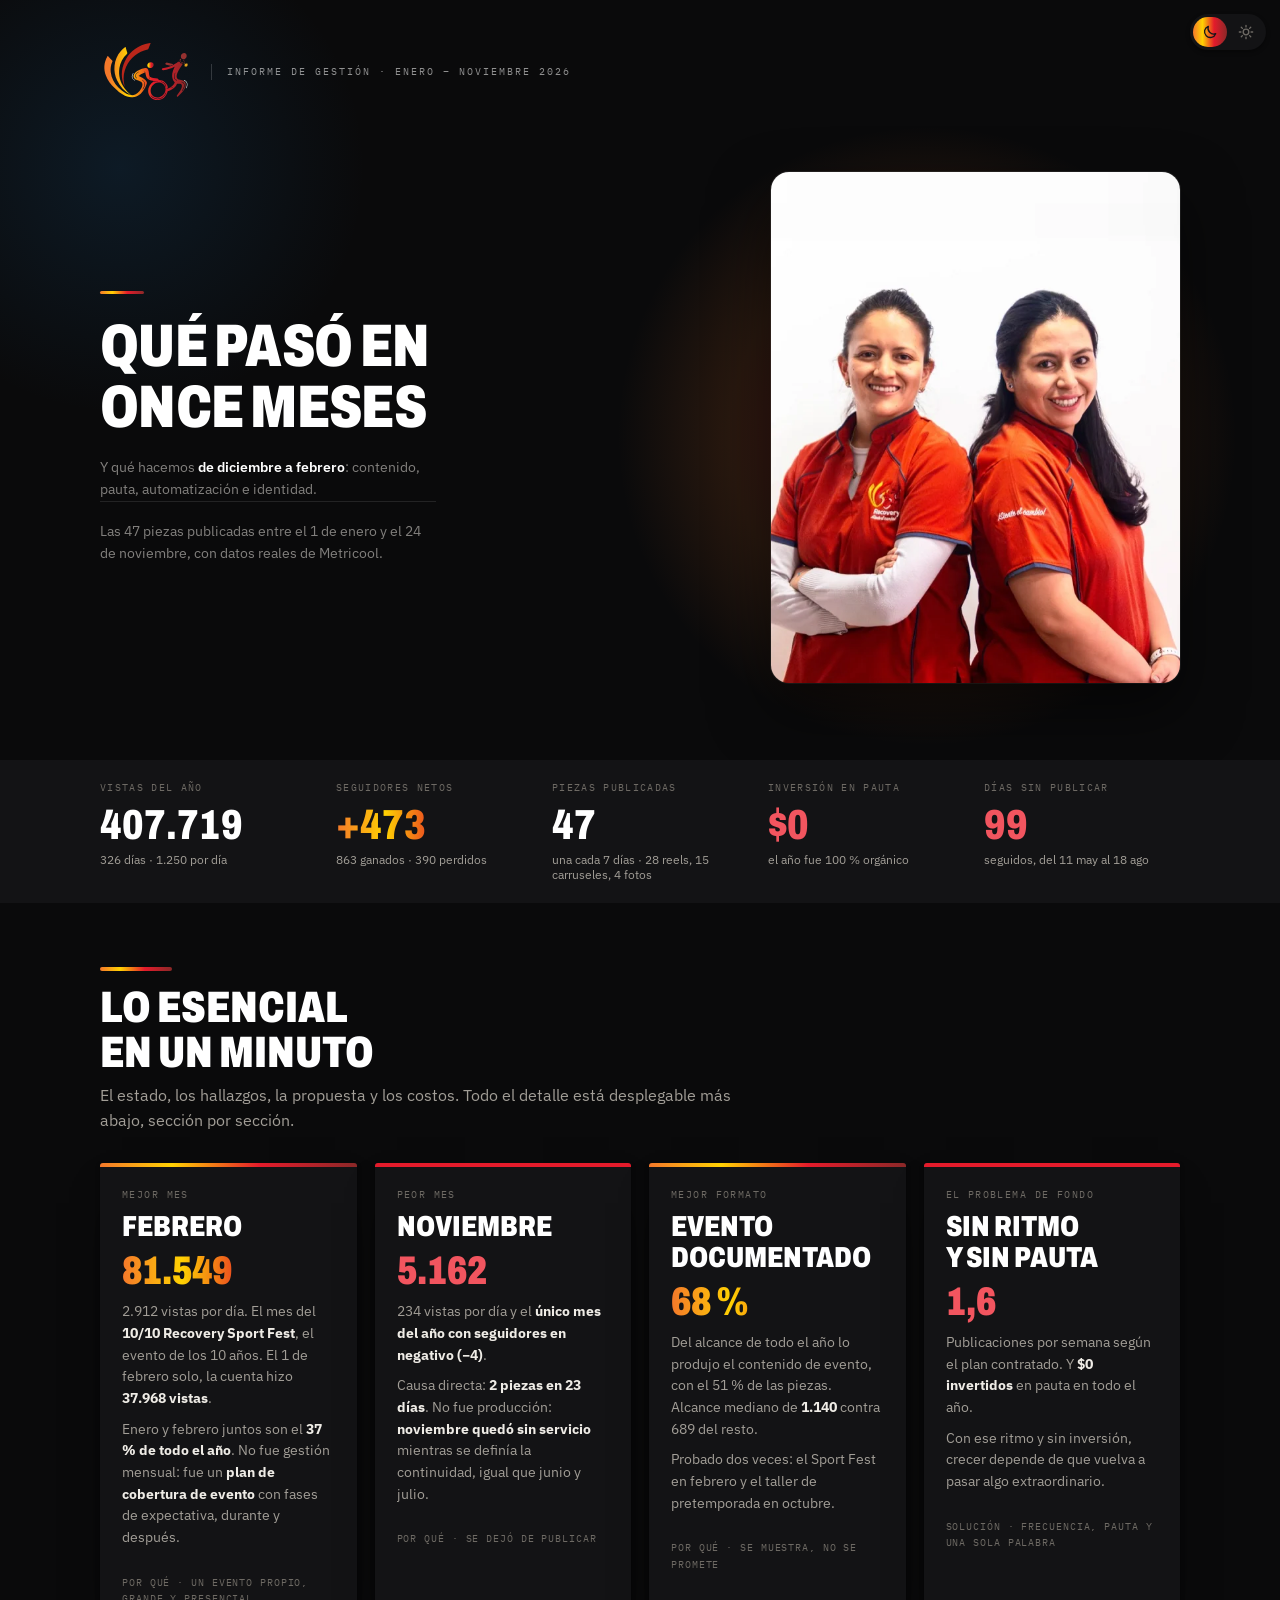
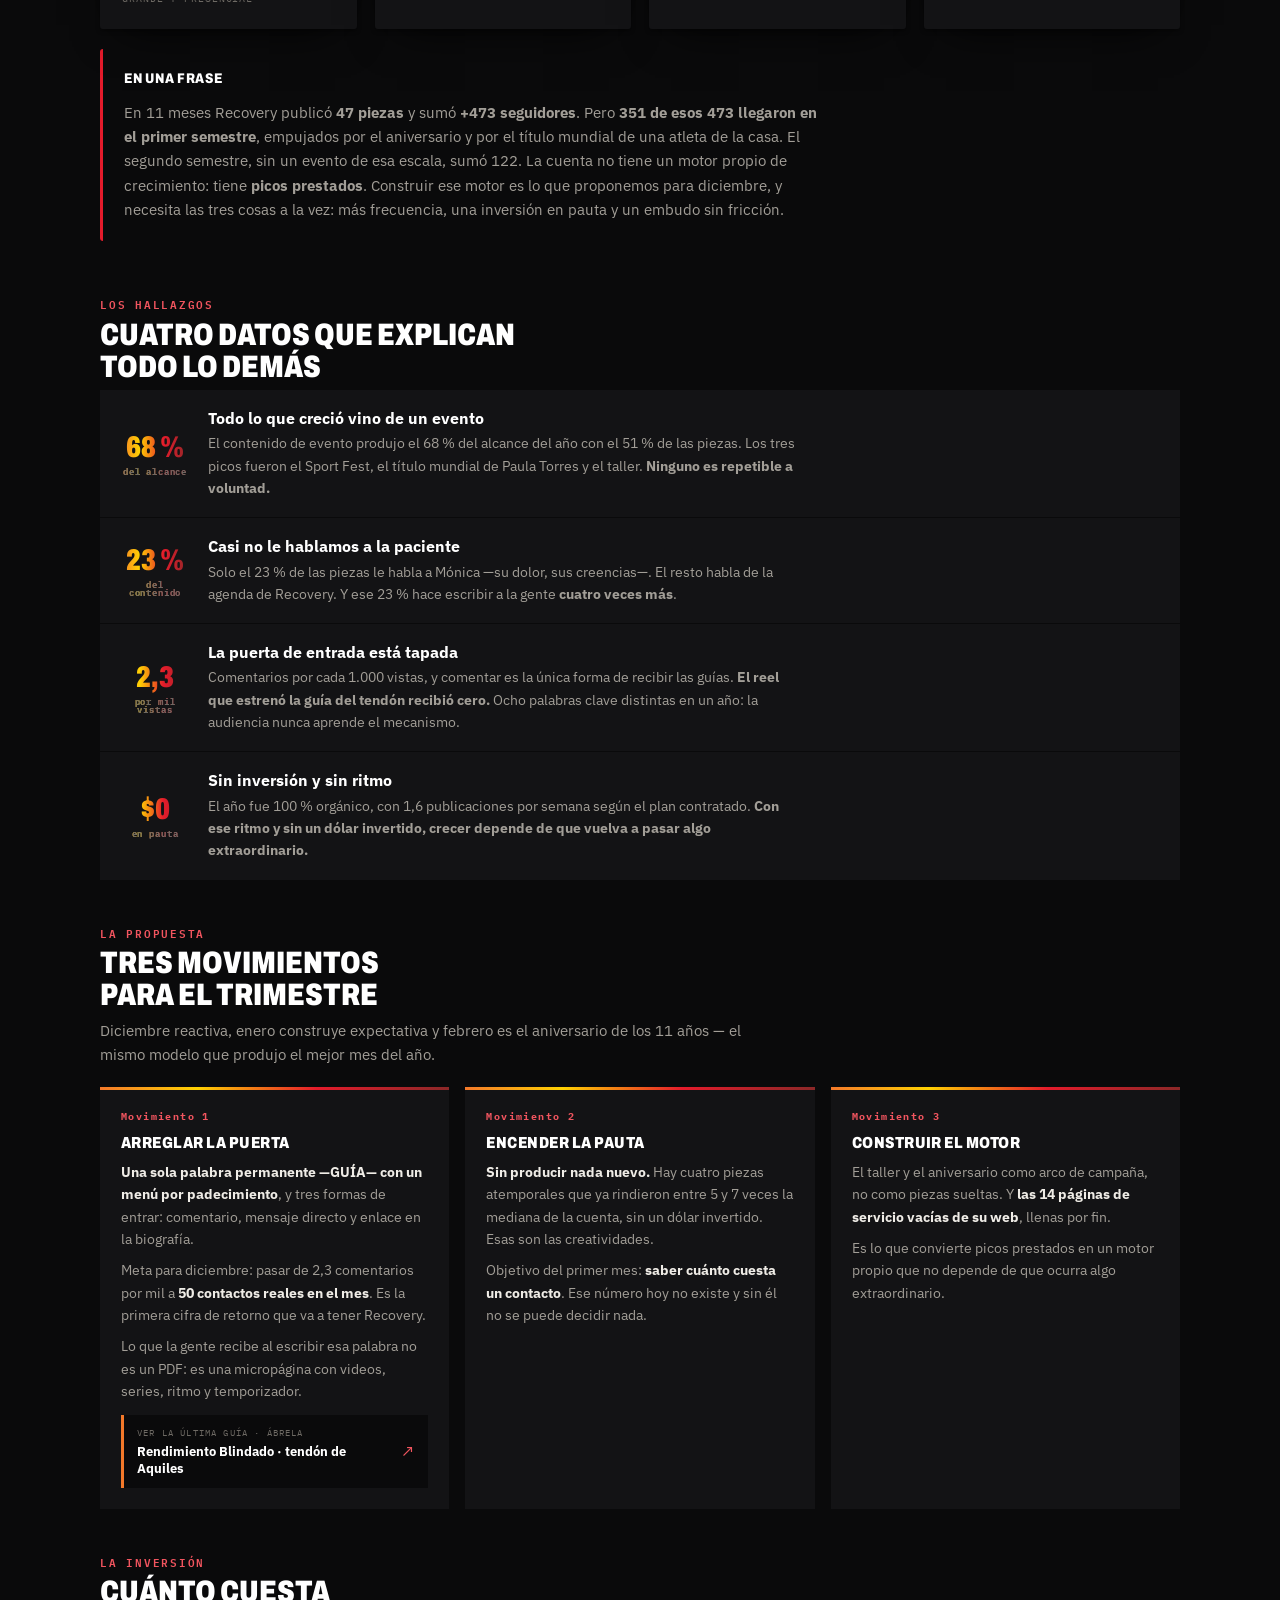
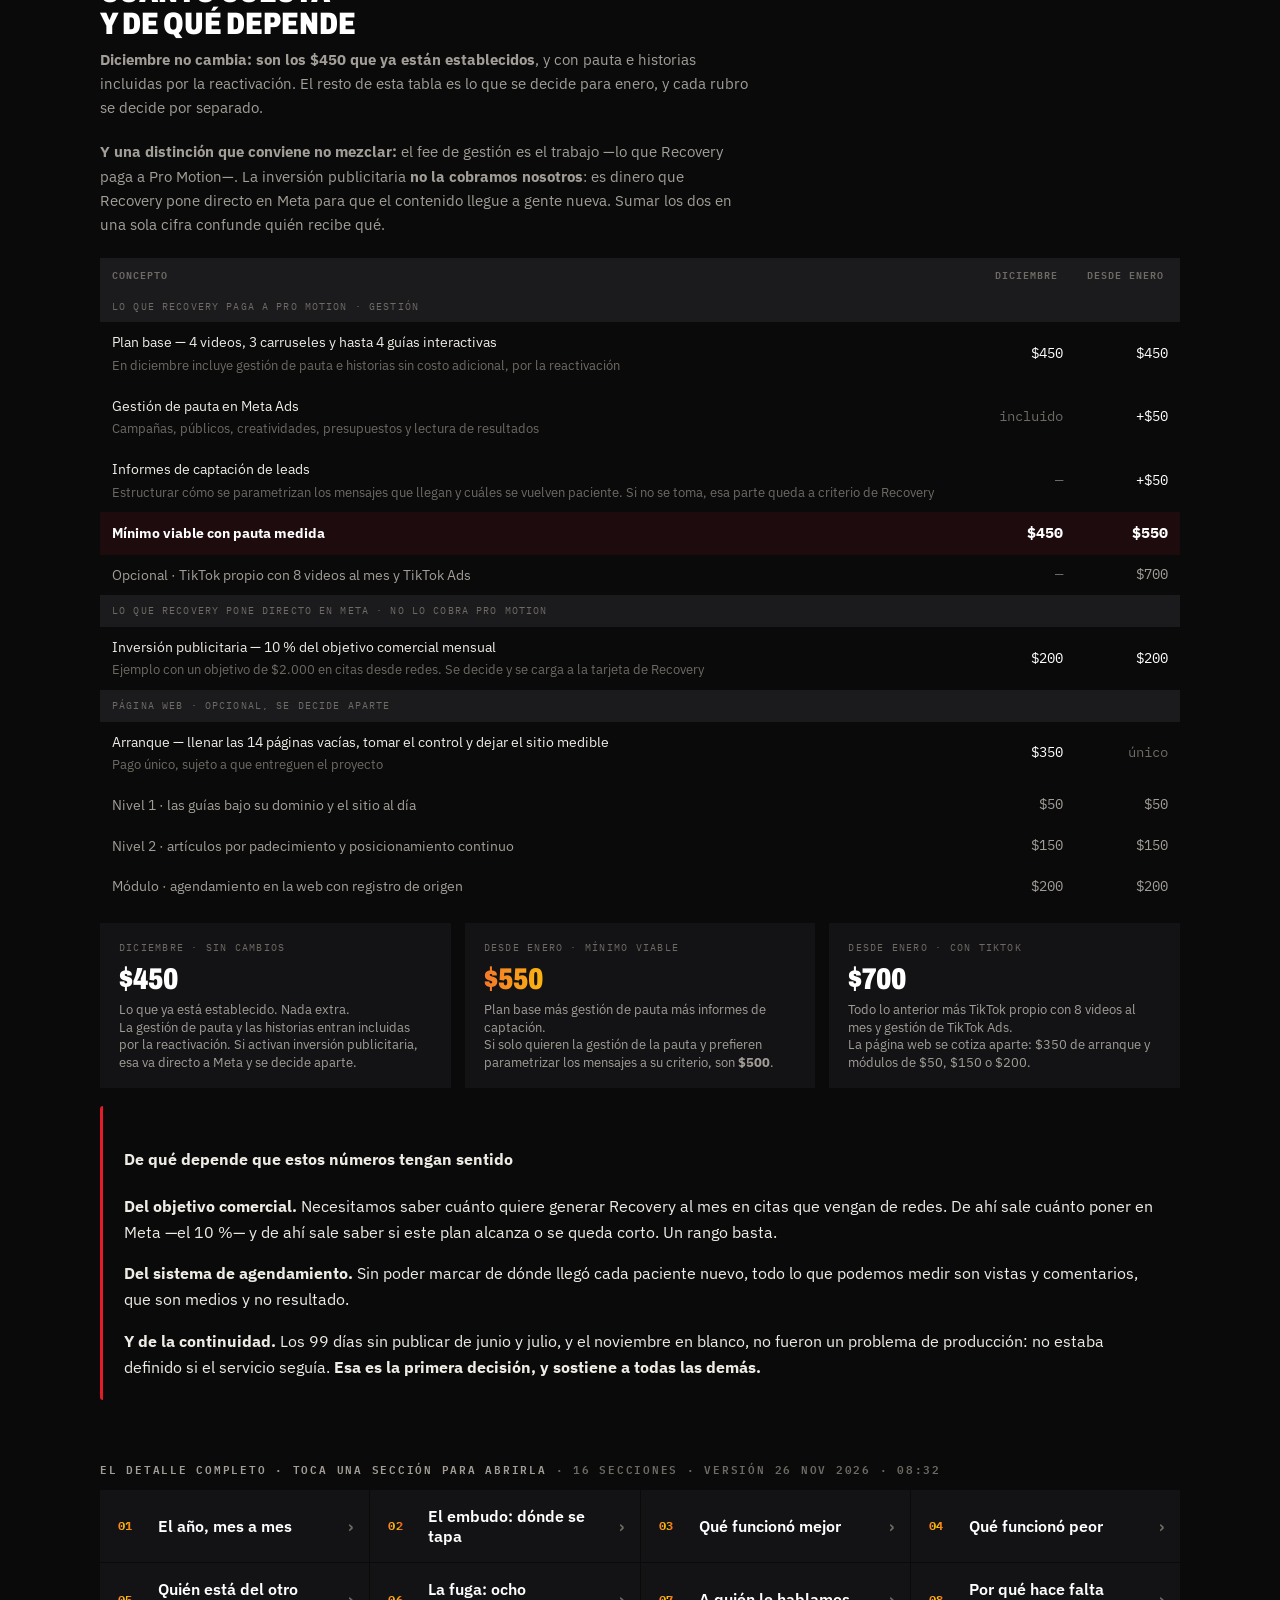
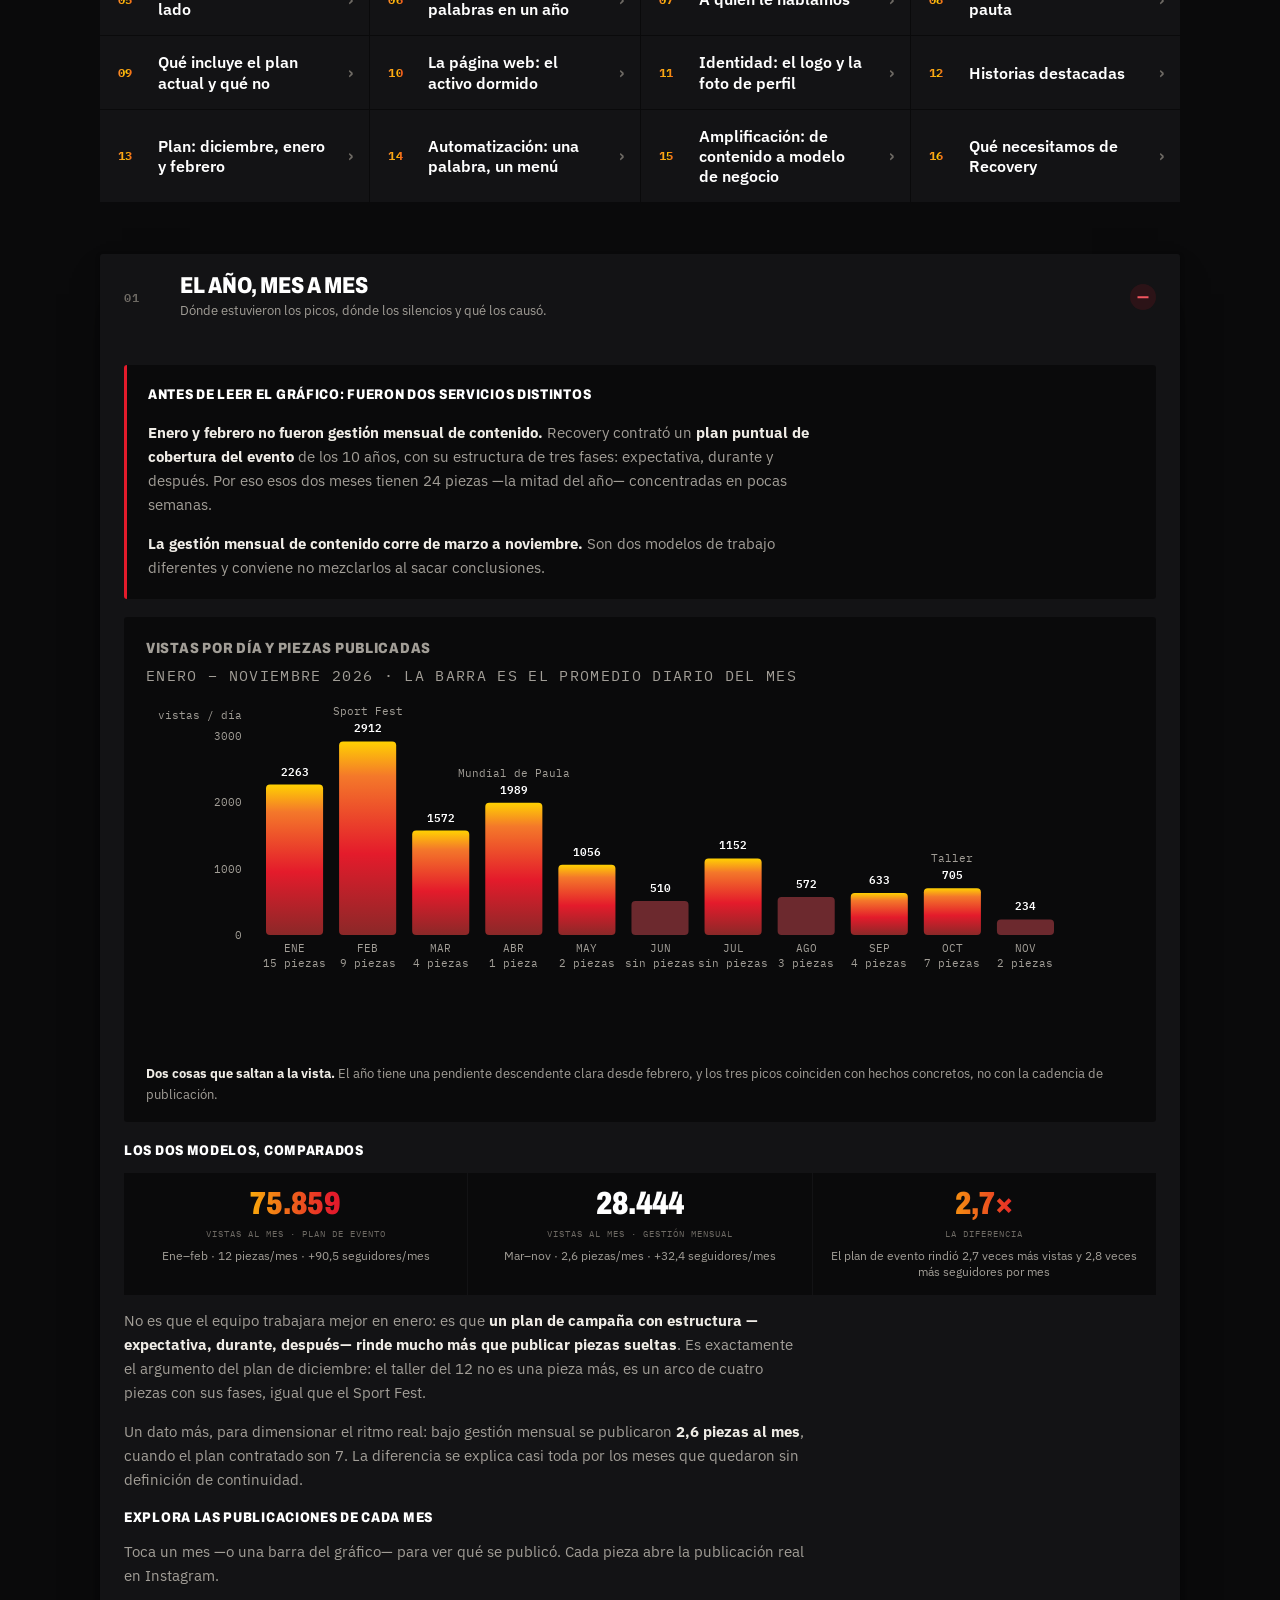
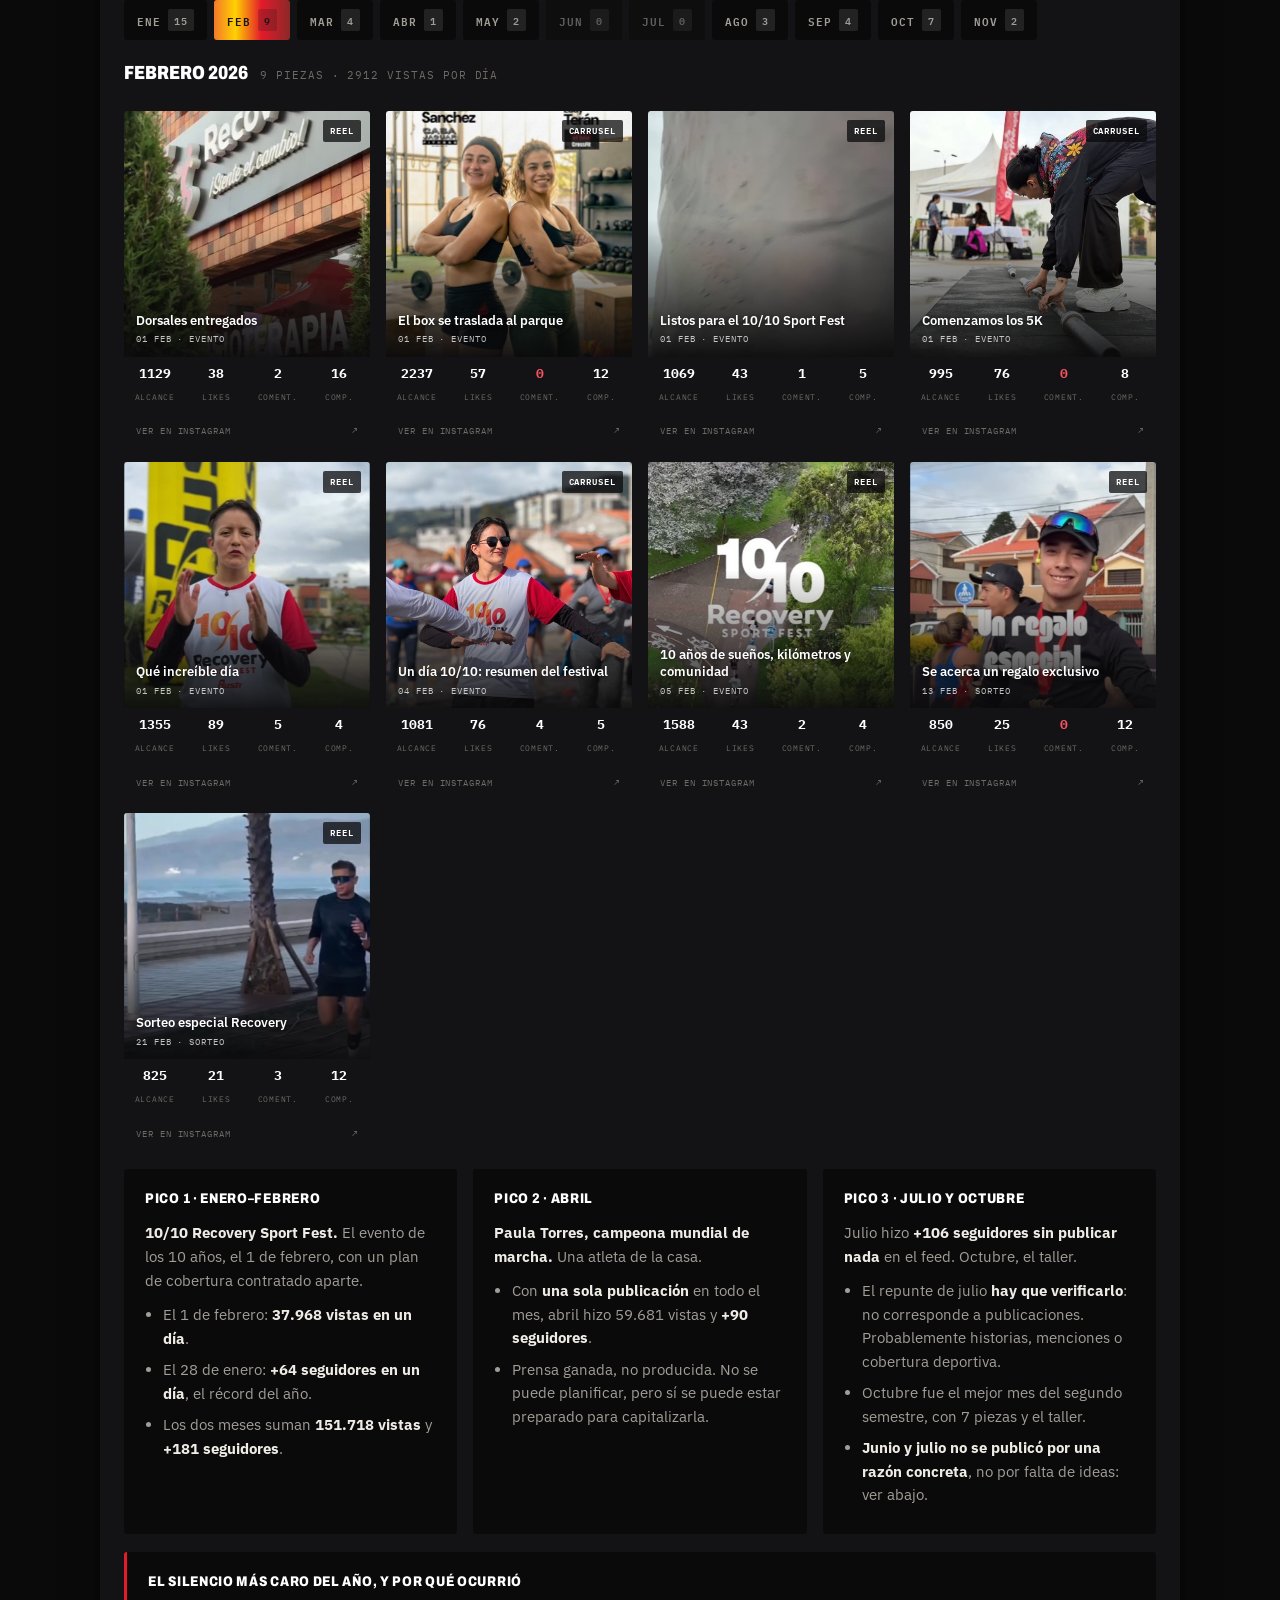
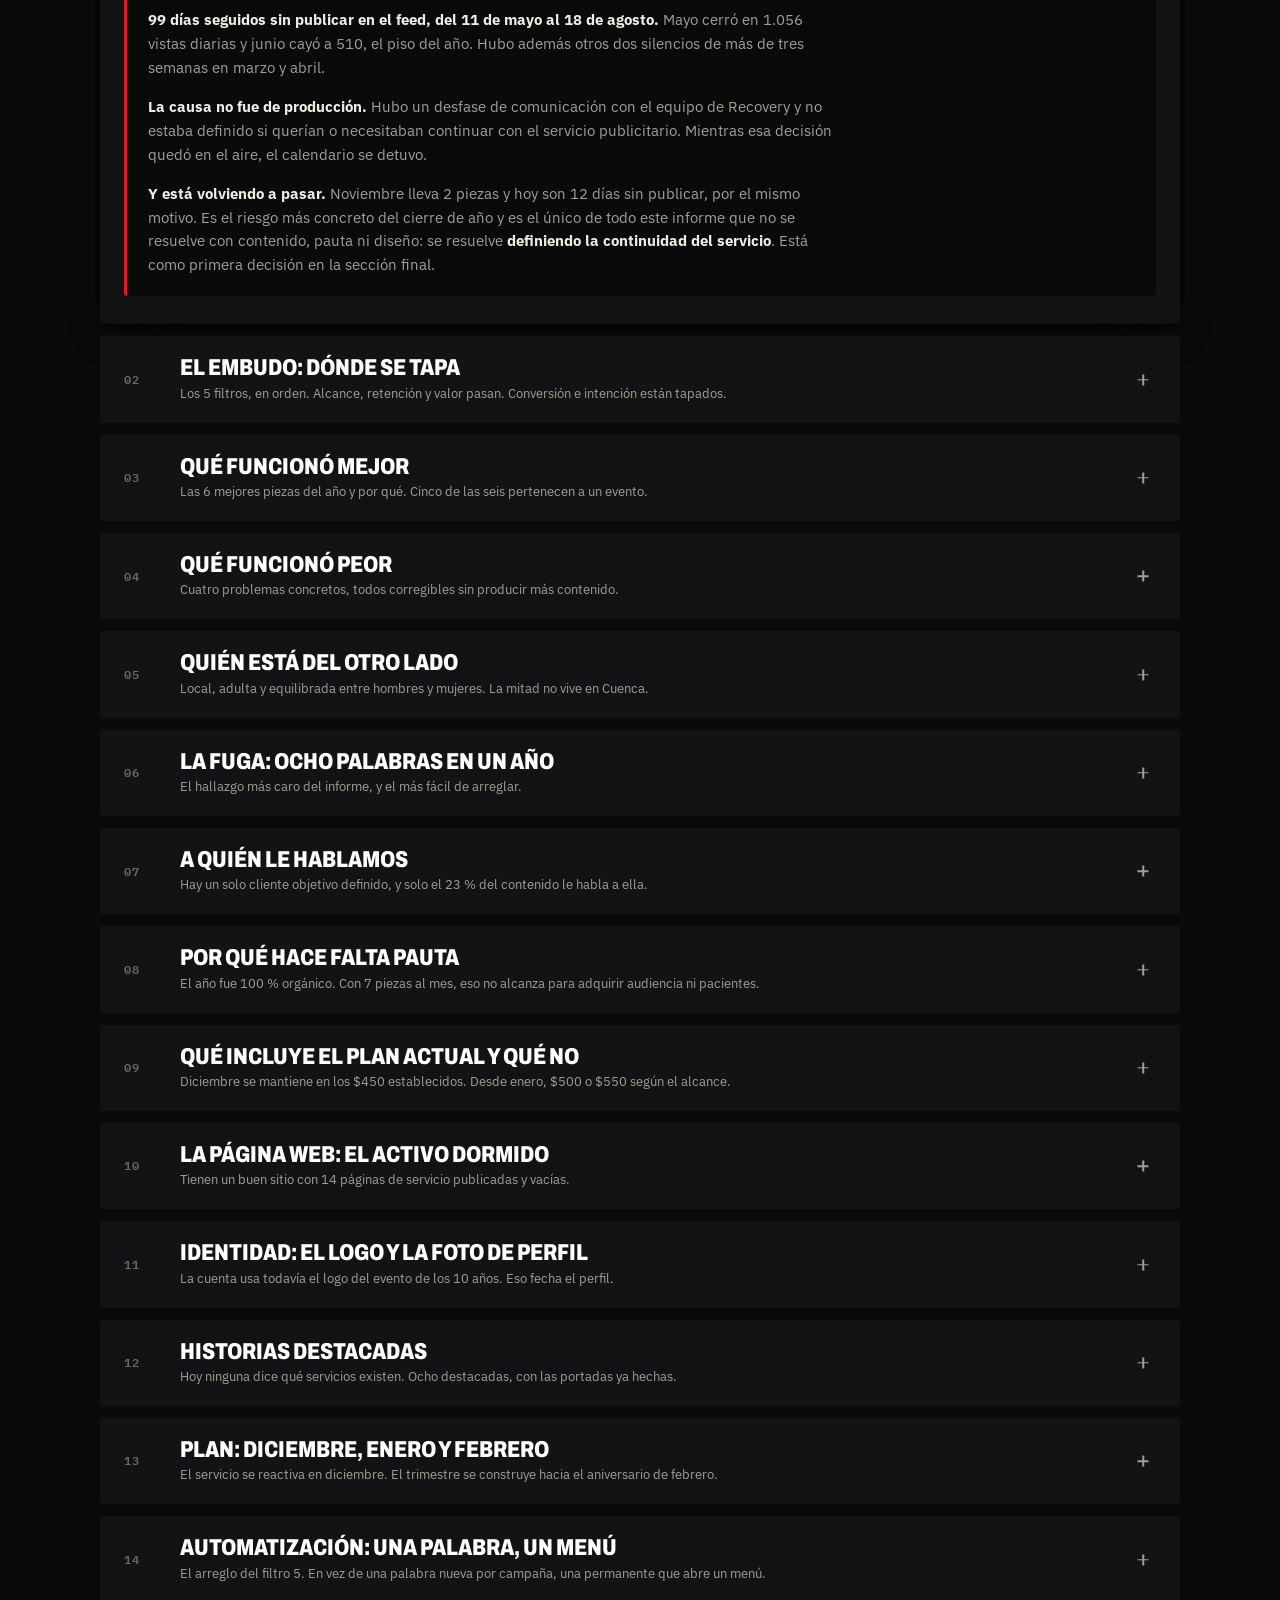
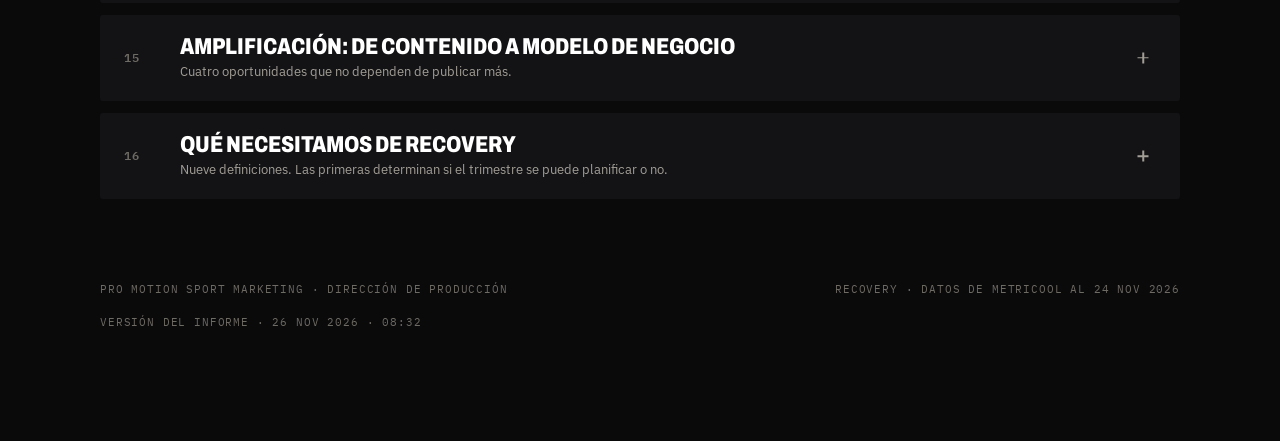
==== commit 3d0f2a16: "Panel de portada en 4:5 con encuadre cerrado Co-Authored-By: Claude Opus 5 <noreply@anthropic.com>" ====
--- a/informe/index.html
+++ b/informe/index.html
@@ -73,8 +73,7 @@
   .hero{min-height:0}
   .hero .in{padding:30px 20px 0}
   .hgrid{grid-template-columns:1fr;gap:28px;padding:30px 0 34px}
-  .hfoto{aspect-ratio:5/4}
-  .hfoto img{object-position:52% 76%}
+  .hfoto{aspect-ratio:4/5;max-width:330px;margin:0 auto}
   }
 h1{font-family:var(--display);font-stretch:76%;font-weight:860;
   font-size:clamp(34px,5vw,60px);line-height:1.02;margin:0 0 18px;
@@ -458,7 +457,7 @@
         <p>Las 47 piezas publicadas entre el 1 de enero y el 24 de noviembre, con datos reales de Metricool.</p>
       </div>
       <figure class="hfoto">
-        <img src="assets/equipo-panel.webp" width="724" height="795" alt="Fisioterapeutas del equipo de Recovery con el uniforme de la marca" fetchpriority="high">
+        <img src="assets/equipo-panel.webp" width="620" height="775" alt="Fisioterapeutas del equipo de Recovery con el uniforme de la marca" fetchpriority="high">
       </figure>
     </div>
   </div>
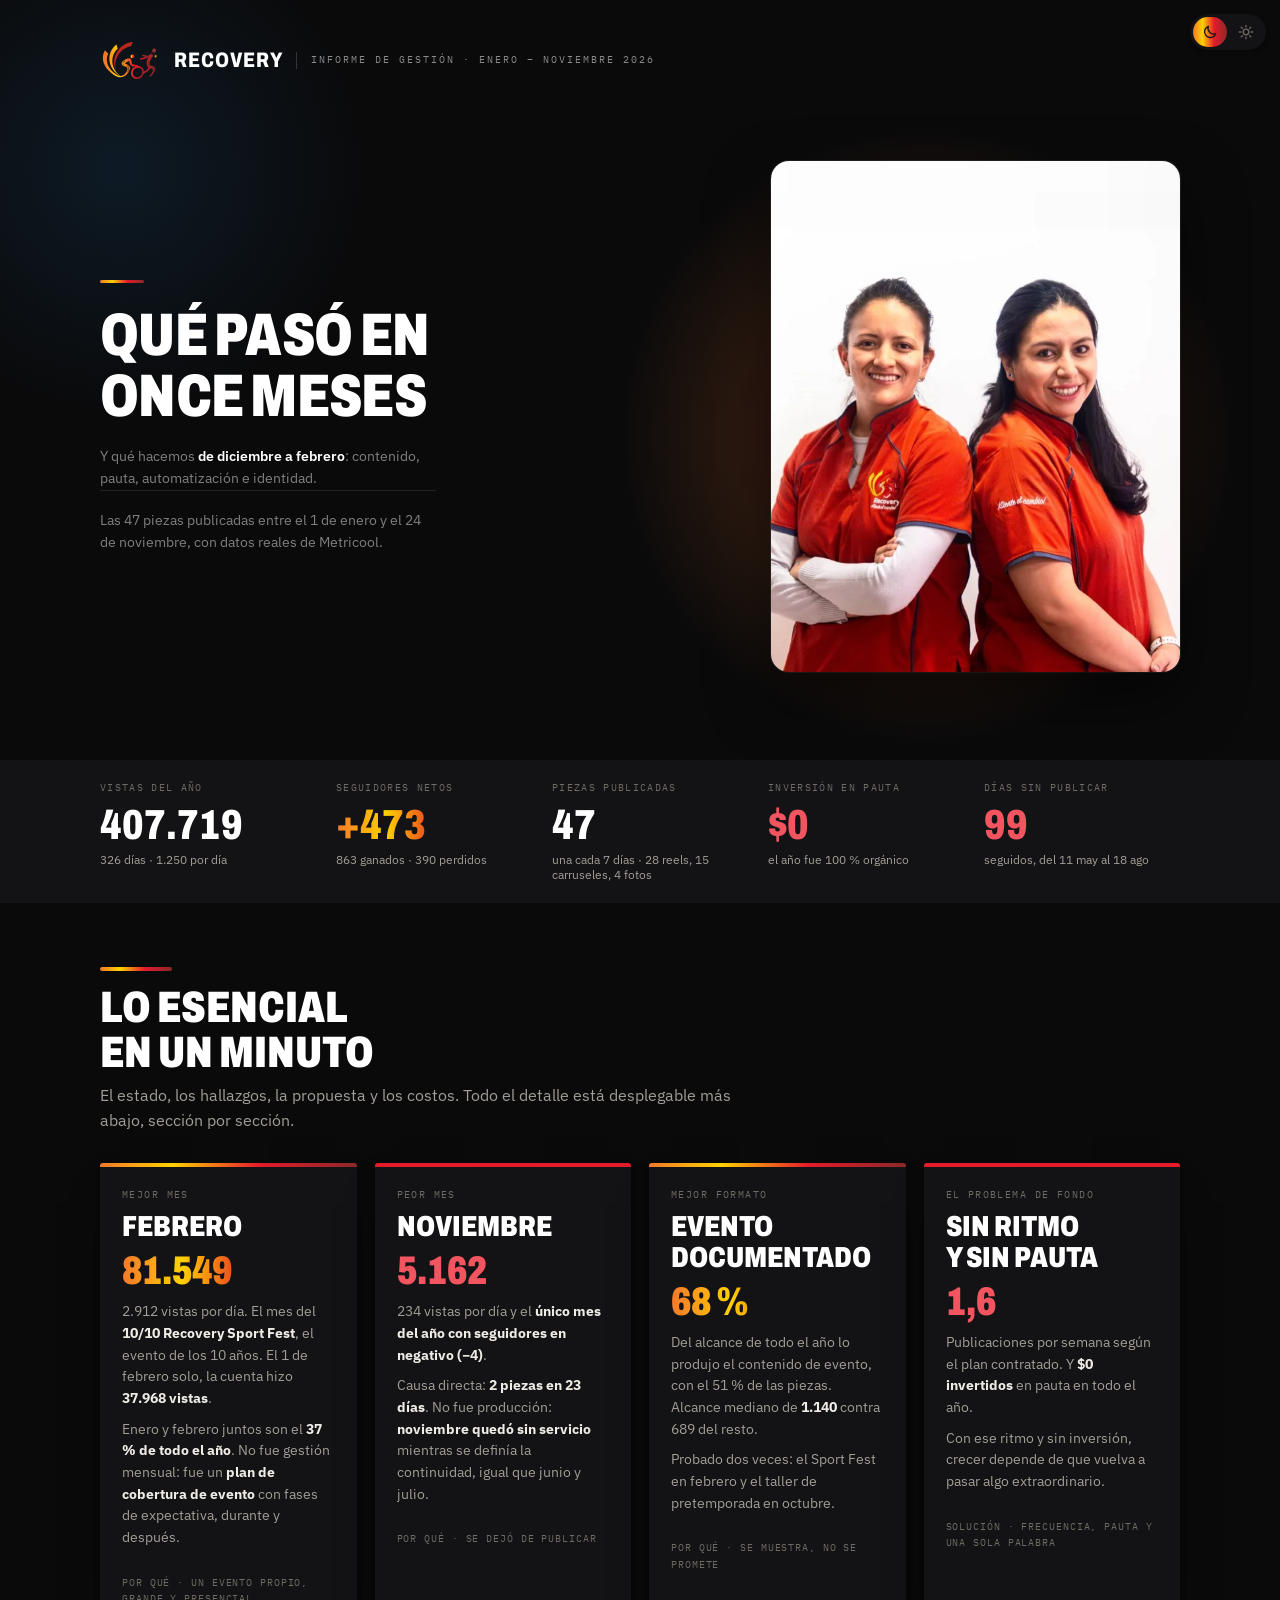
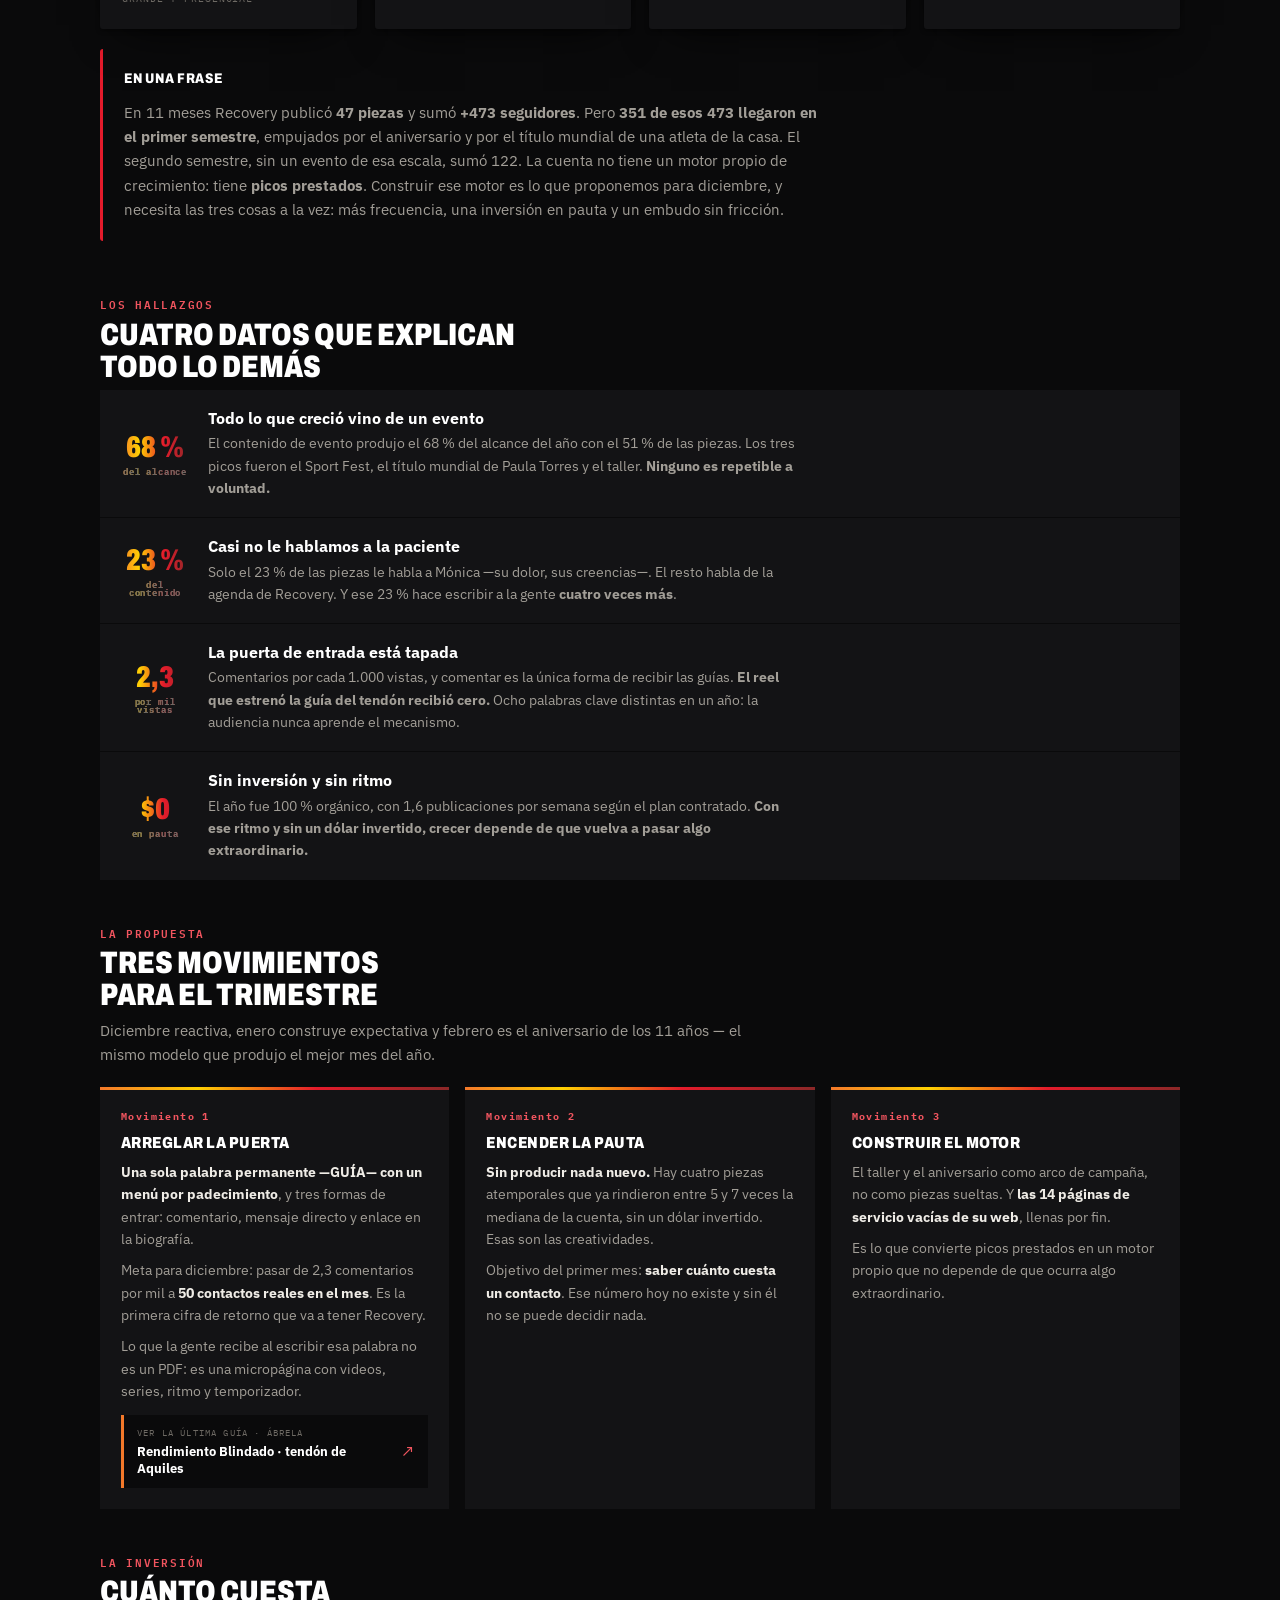
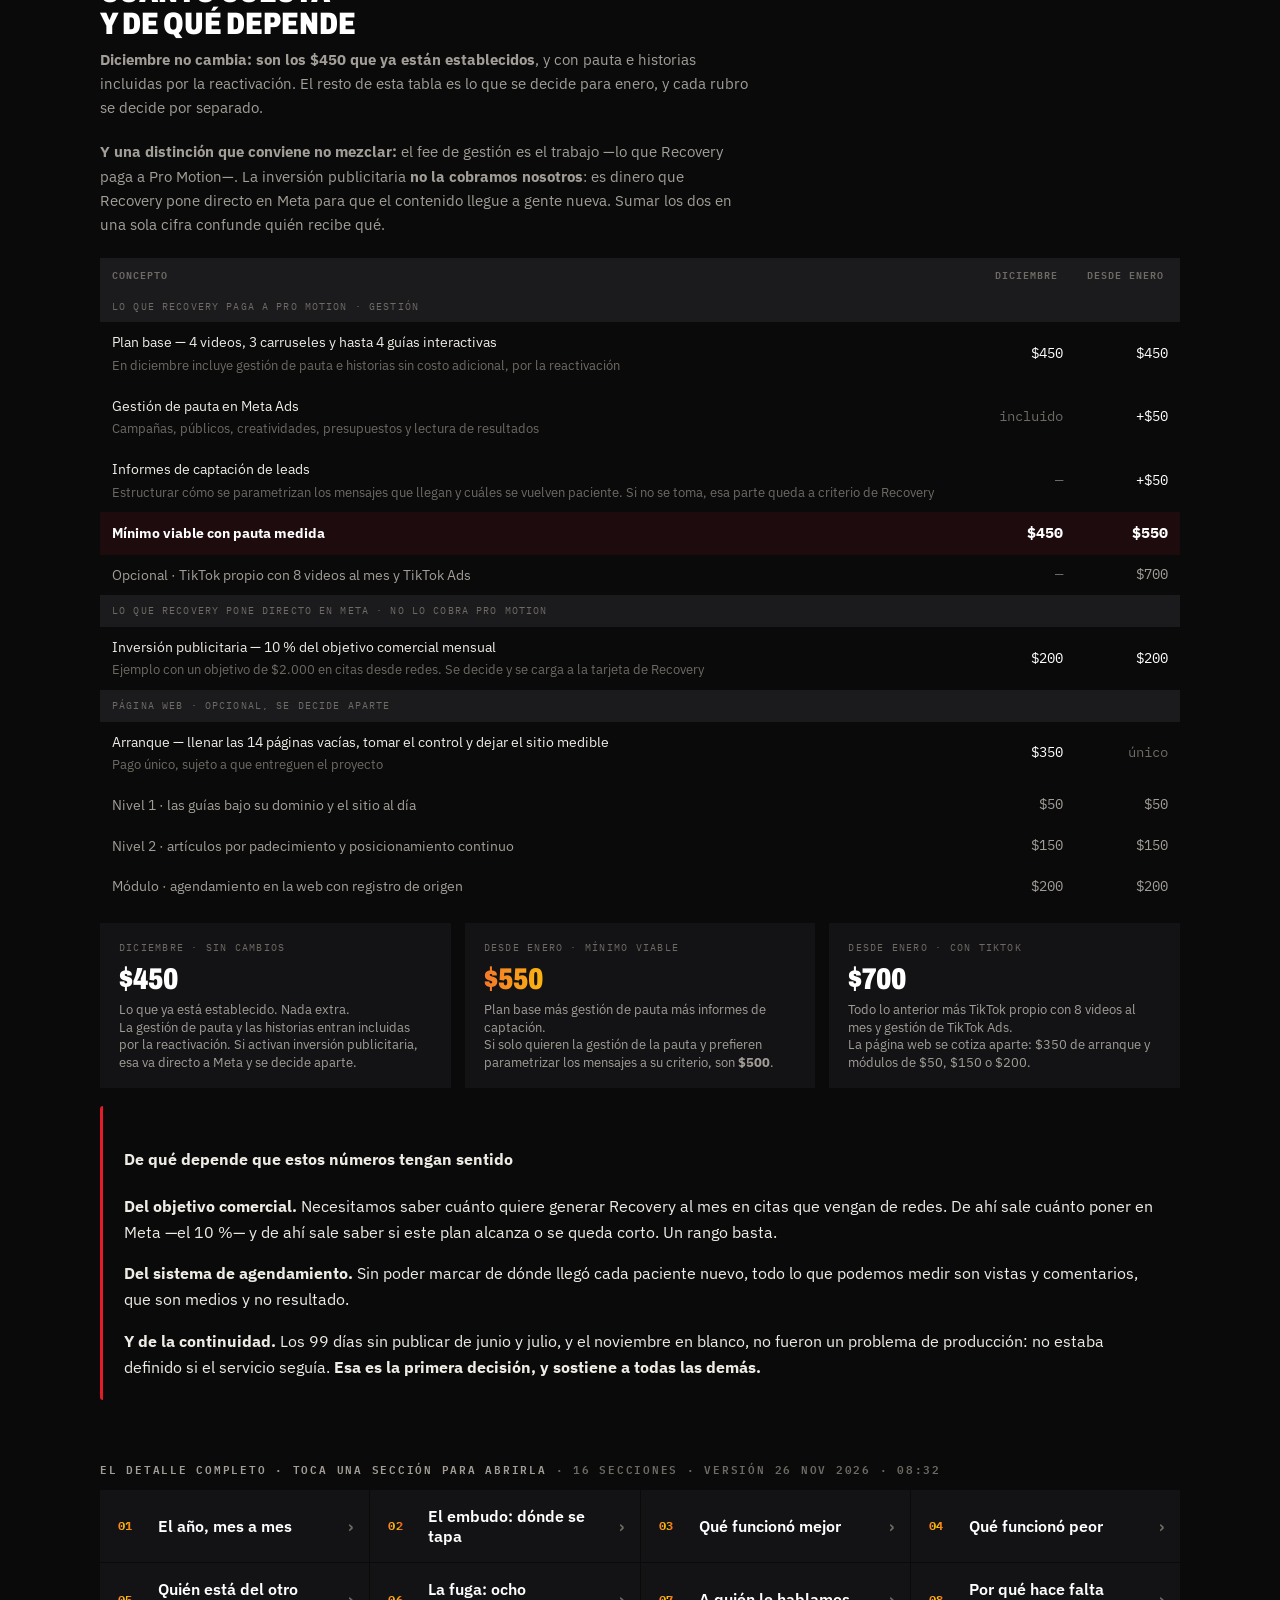
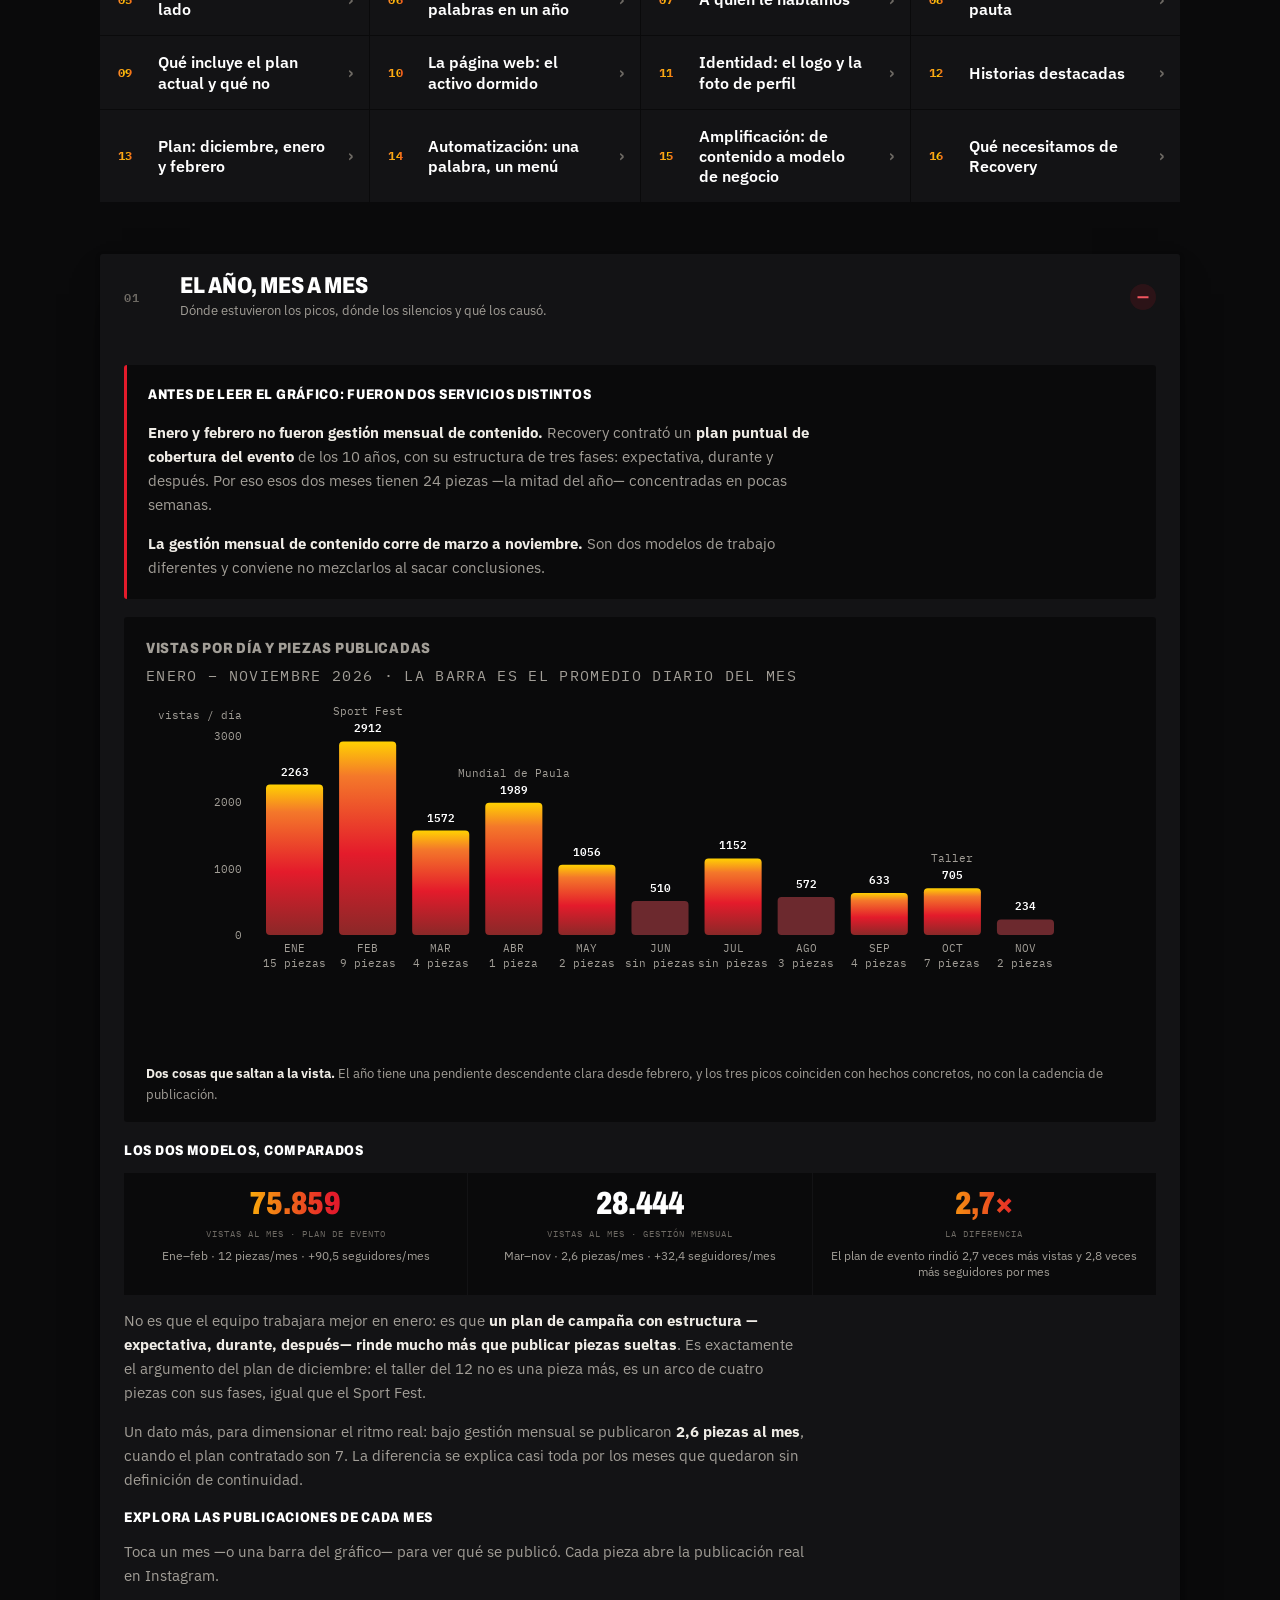
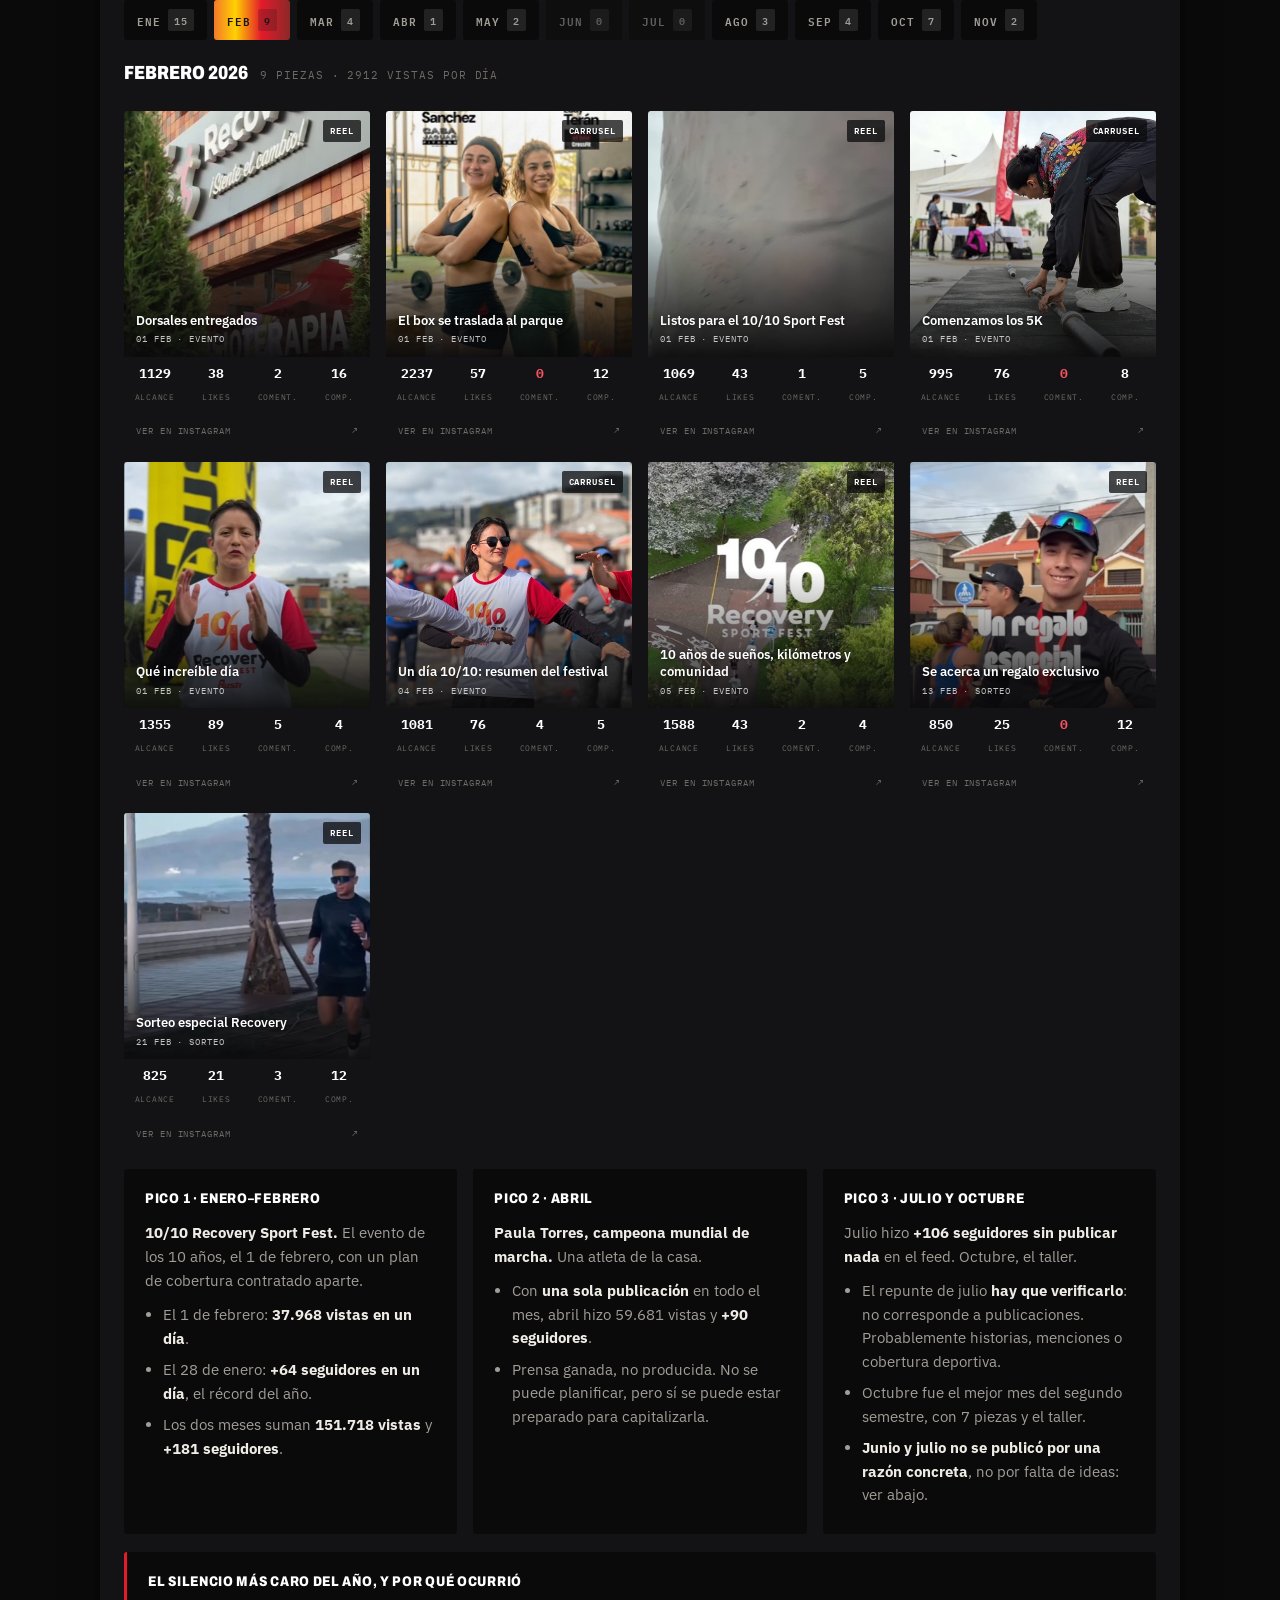
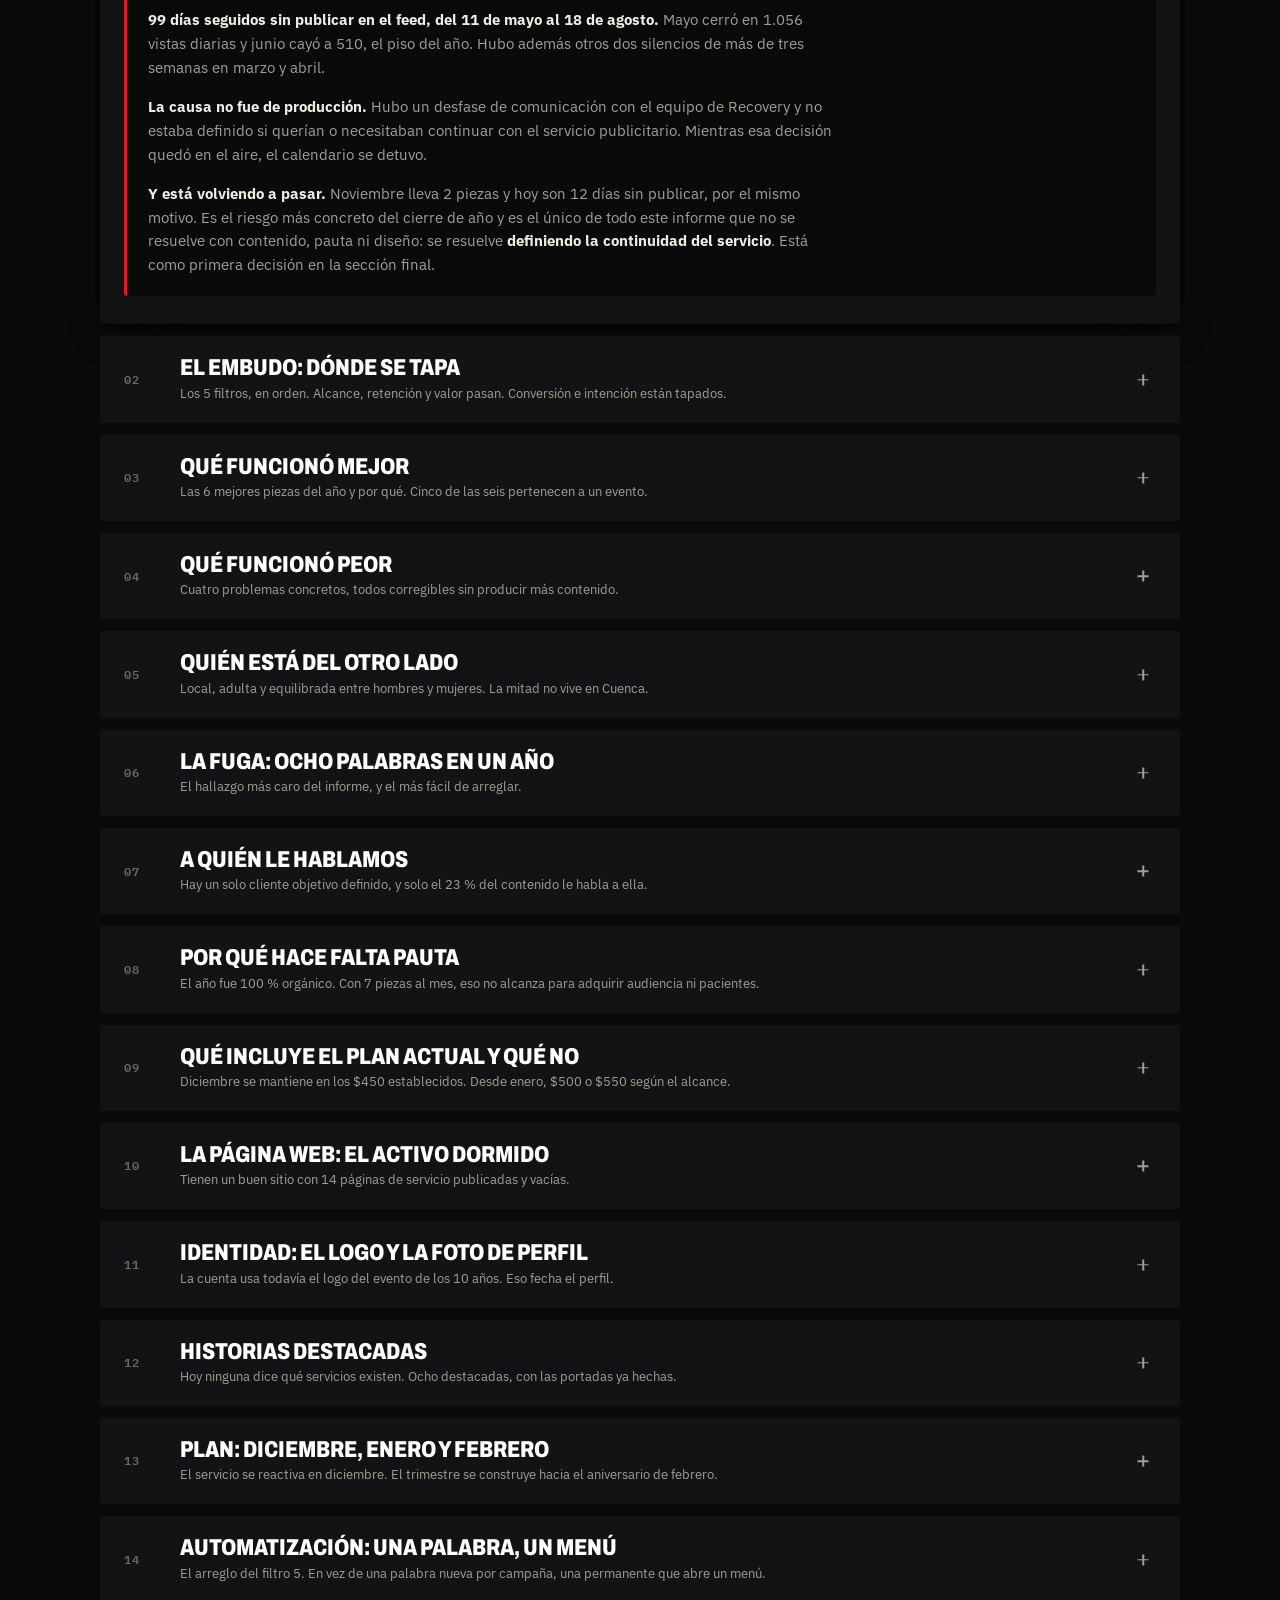
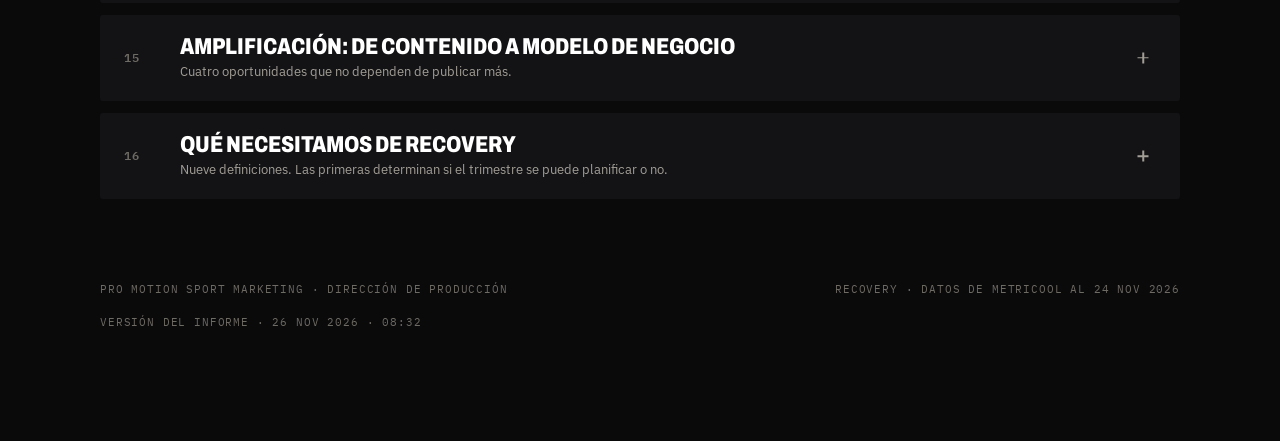
==== commit 5e0a6c1e: "Portada: lockup con isotipo y nombre en blanco Co-Authored-By: Claude Opus 5 <noreply@anthropic.com>" ====
--- a/informe/index.html
+++ b/informe/index.html
@@ -54,10 +54,13 @@
   background:radial-gradient(closest-side,rgba(30,107,168,.17),transparent 70%)}
 .hero .in{position:relative;width:100%;max-width:1120px;margin:0 auto;padding:40px 20px 0;
   display:flex;flex-direction:column;min-height:inherit}
-.hero .top{display:flex;align-items:center;gap:15px;margin-bottom:0}
-.hero .top img{width:96px;height:auto}
-.hero .top span{font-family:var(--mono);font-size:10px;letter-spacing:.2em;text-transform:uppercase;
-  color:rgba(255,255,255,.55);padding-left:15px;border-left:1px solid rgba(255,255,255,.17)}
+.hero .top{display:flex;align-items:center;gap:12px;margin-bottom:0;flex-wrap:wrap}
+.hero .top img{width:62px;height:auto}
+.hero .top .marca{font-family:var(--display);font-stretch:80%;font-weight:800;font-size:21px;
+  letter-spacing:.05em;text-transform:uppercase;color:#fff;line-height:1}
+.hero .top span.et{font-family:var(--mono);font-size:10px;letter-spacing:.2em;text-transform:uppercase;
+  color:rgba(255,255,255,.52);padding-left:14px;border-left:1px solid rgba(255,255,255,.17)}
+@media(max-width:560px){.hero .top span.et{padding-left:0;border-left:0;width:100%}}
 .hgrid{flex:1;display:grid;grid-template-columns:minmax(0,1fr) minmax(290px,.66fr);
   gap:52px;align-items:center;padding:44px 0 52px}
 .htx{min-width:0}
@@ -448,7 +451,7 @@
 <div class="hero">
   <div class="aura2"></div><div class="aura"></div>
   <div class="in">
-    <div class="top"><img src="assets/recovery-logo-oscuro.svg" alt="Recovery"><span>Informe de gestión · Enero – Noviembre 2026</span></div>
+    <div class="top"><img src="assets/recovery-logo.svg" alt=""><span class="marca">Recovery</span><span class="et">Informe de gestión · Enero – Noviembre 2026</span></div>
     <div class="hgrid">
       <div class="htx">
         <hr class="hregla">
@@ -457,7 +460,7 @@
         <p>Las 47 piezas publicadas entre el 1 de enero y el 24 de noviembre, con datos reales de Metricool.</p>
       </div>
       <figure class="hfoto">
-        <img src="assets/equipo-panel.webp" width="620" height="775" alt="Fisioterapeutas del equipo de Recovery con el uniforme de la marca" fetchpriority="high">
+        <img src="assets/equipo-portada-45.webp" width="620" height="775" alt="Fisioterapeutas del equipo de Recovery con el uniforme de la marca" fetchpriority="high">
       </figure>
     </div>
   </div>
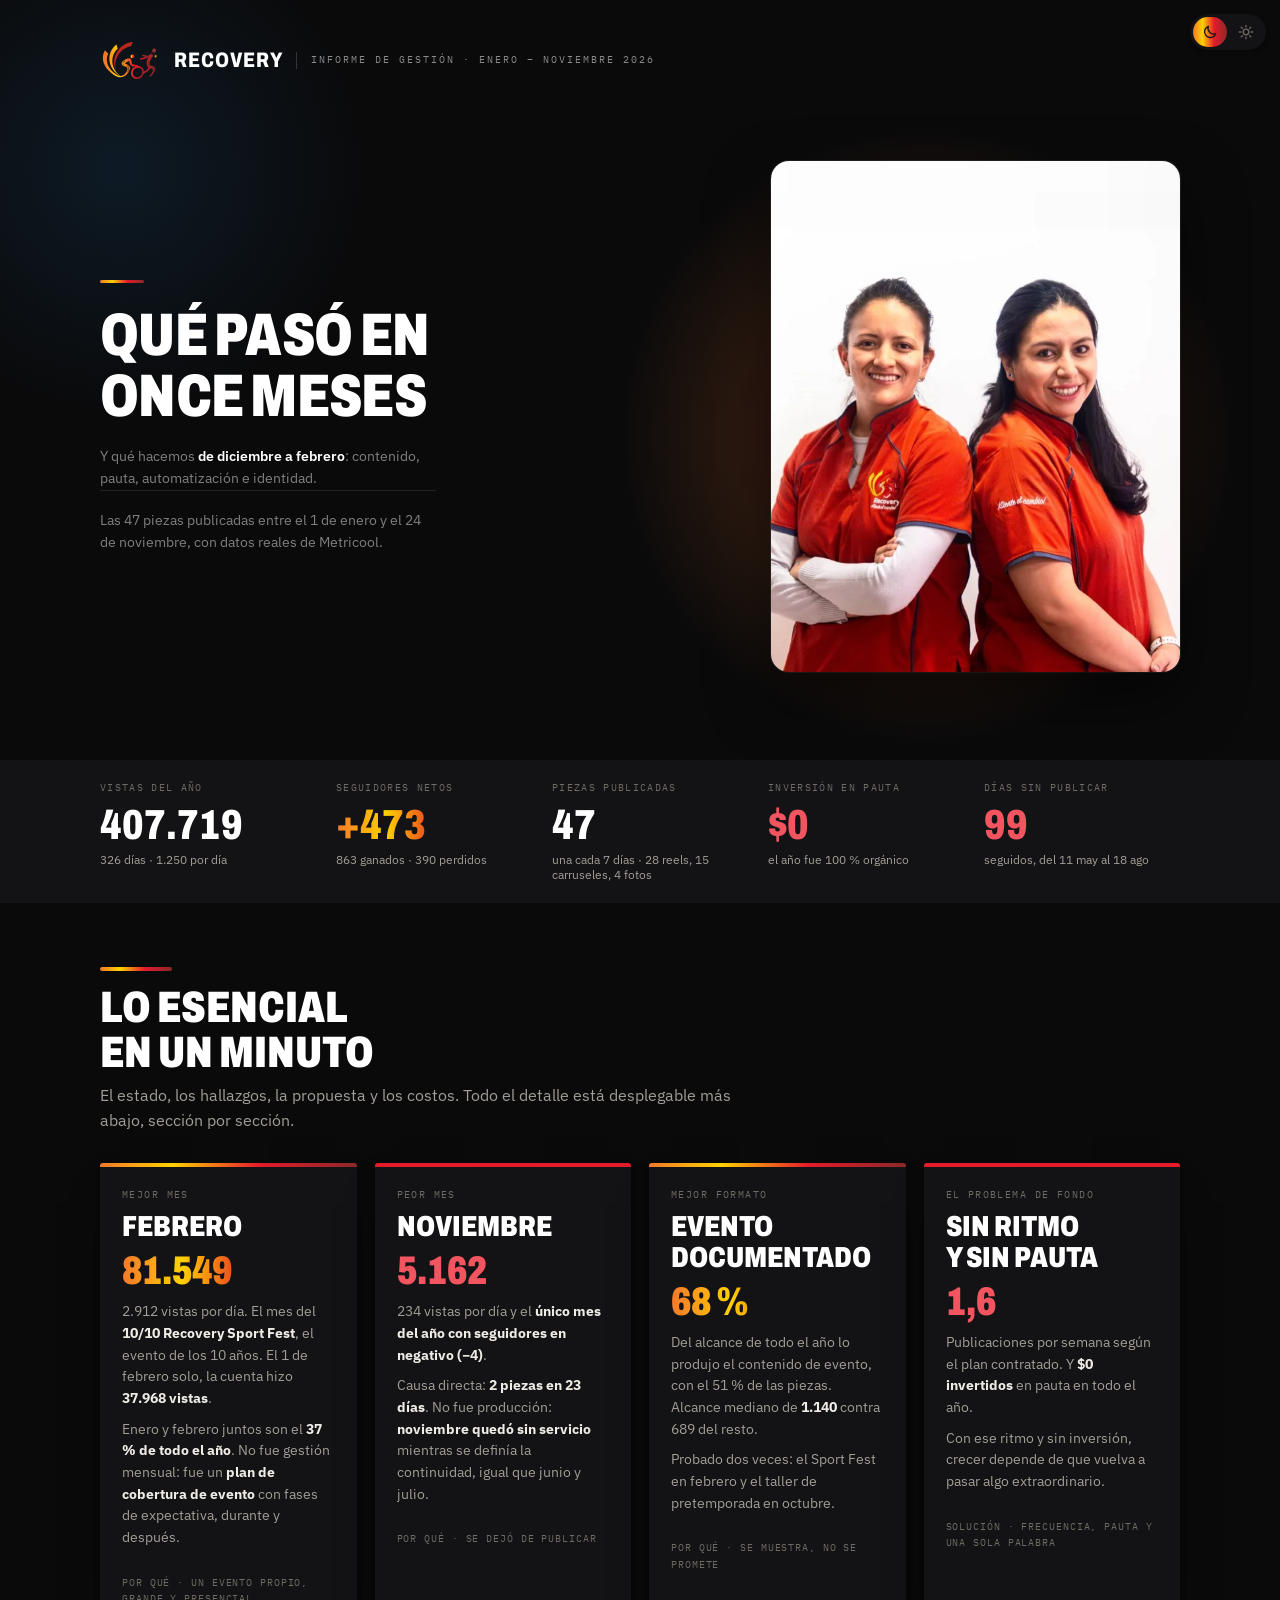
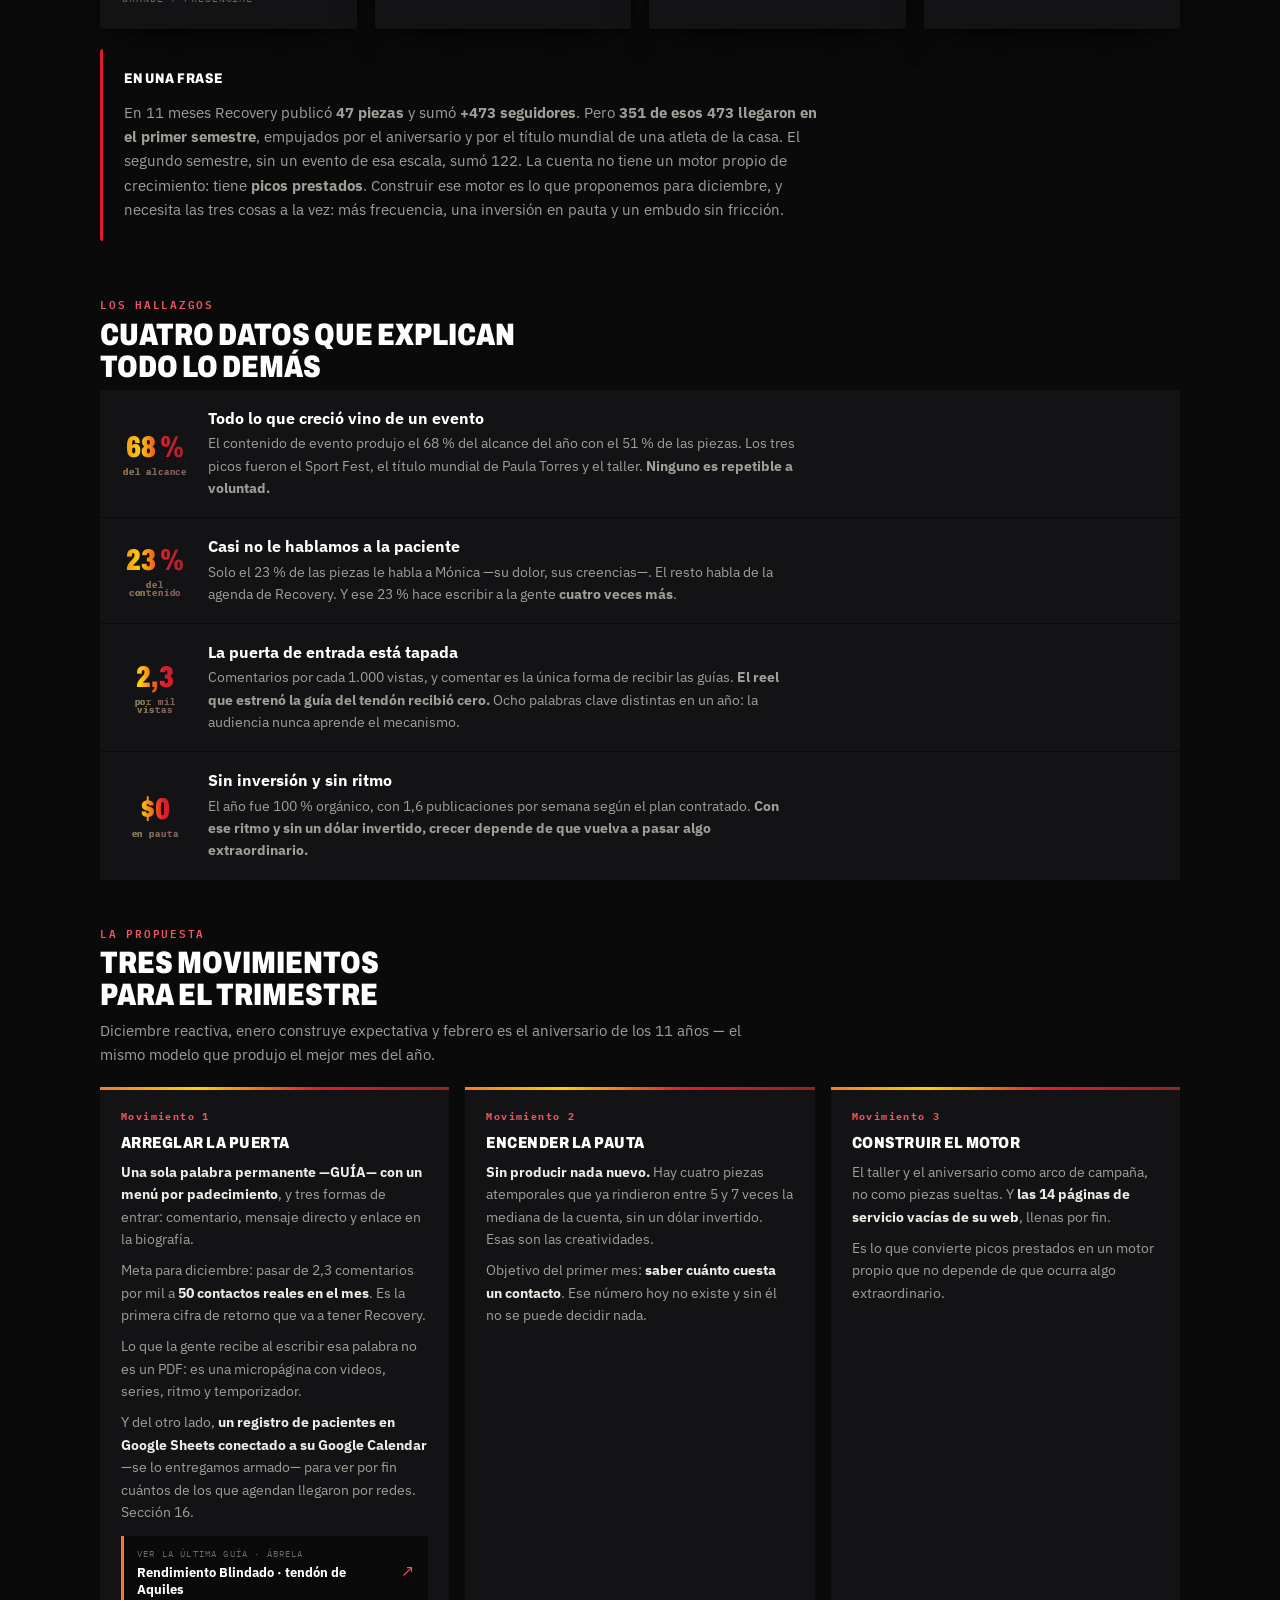
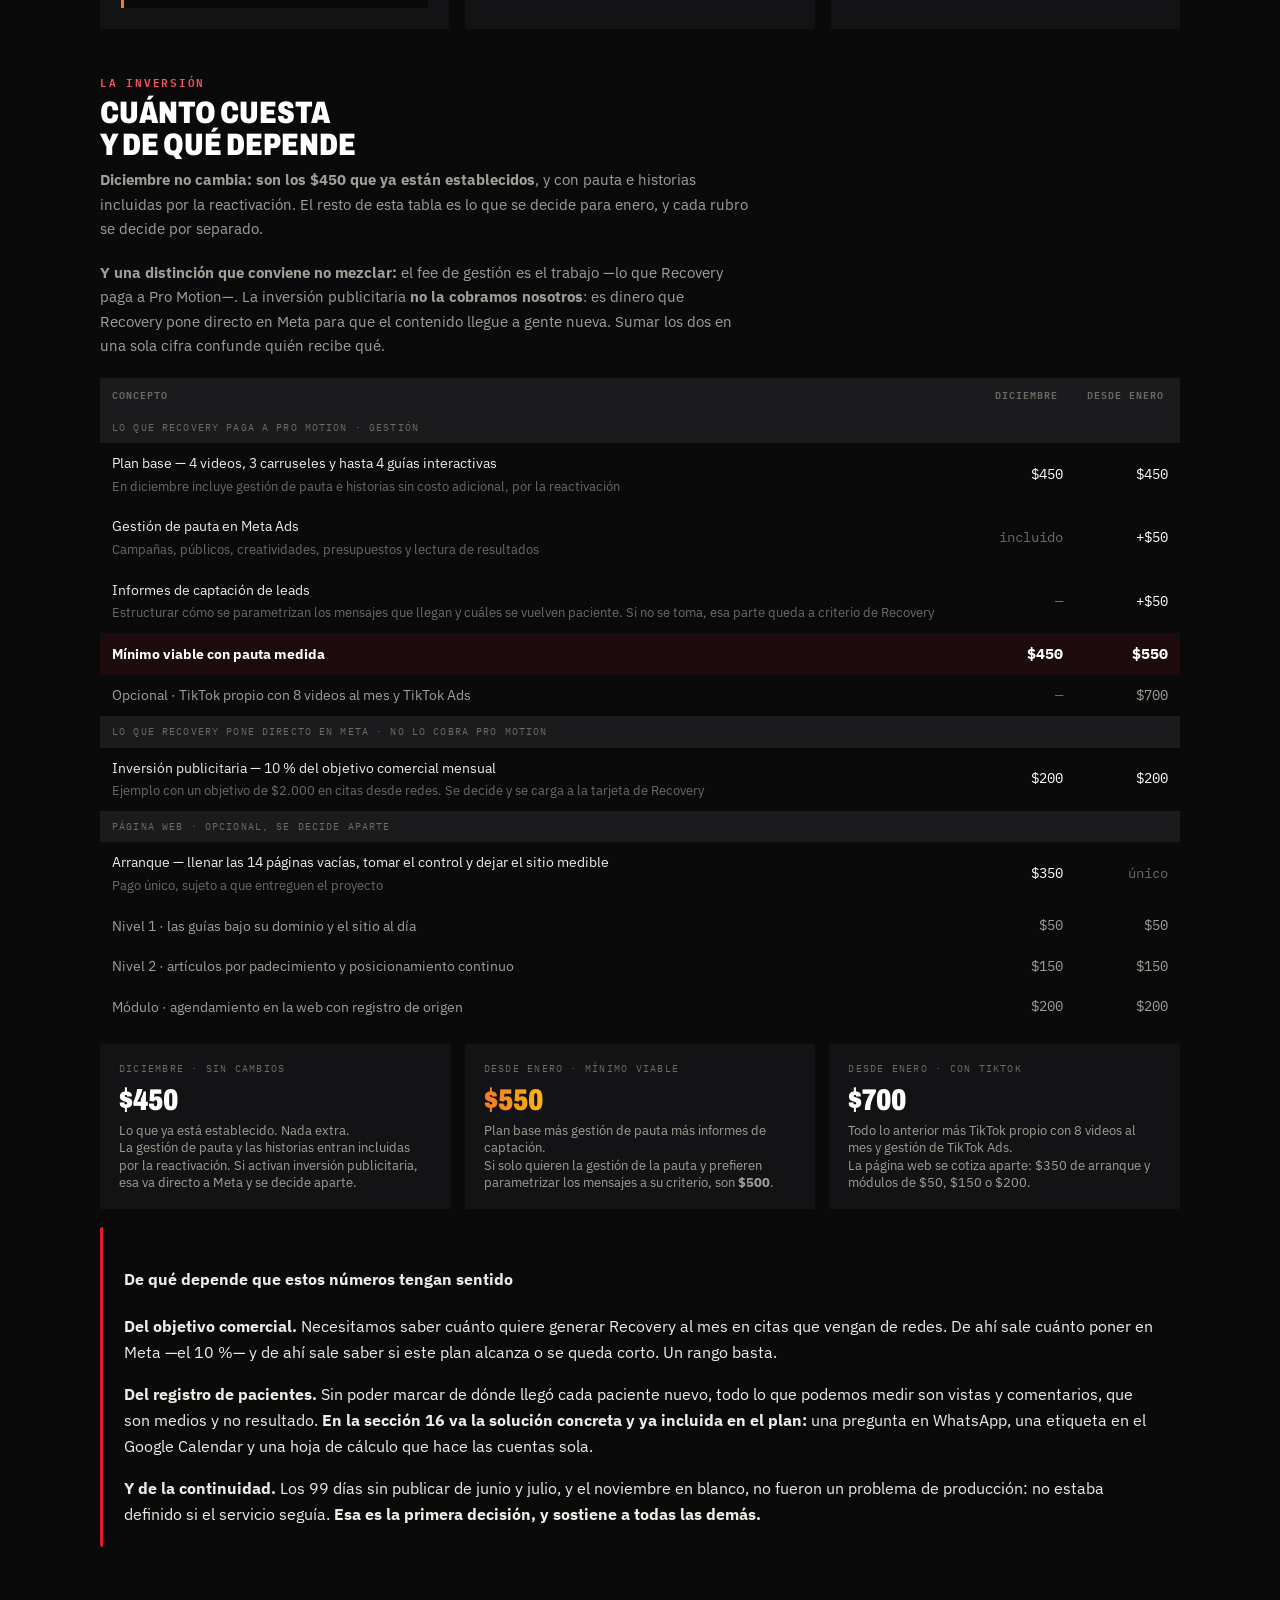
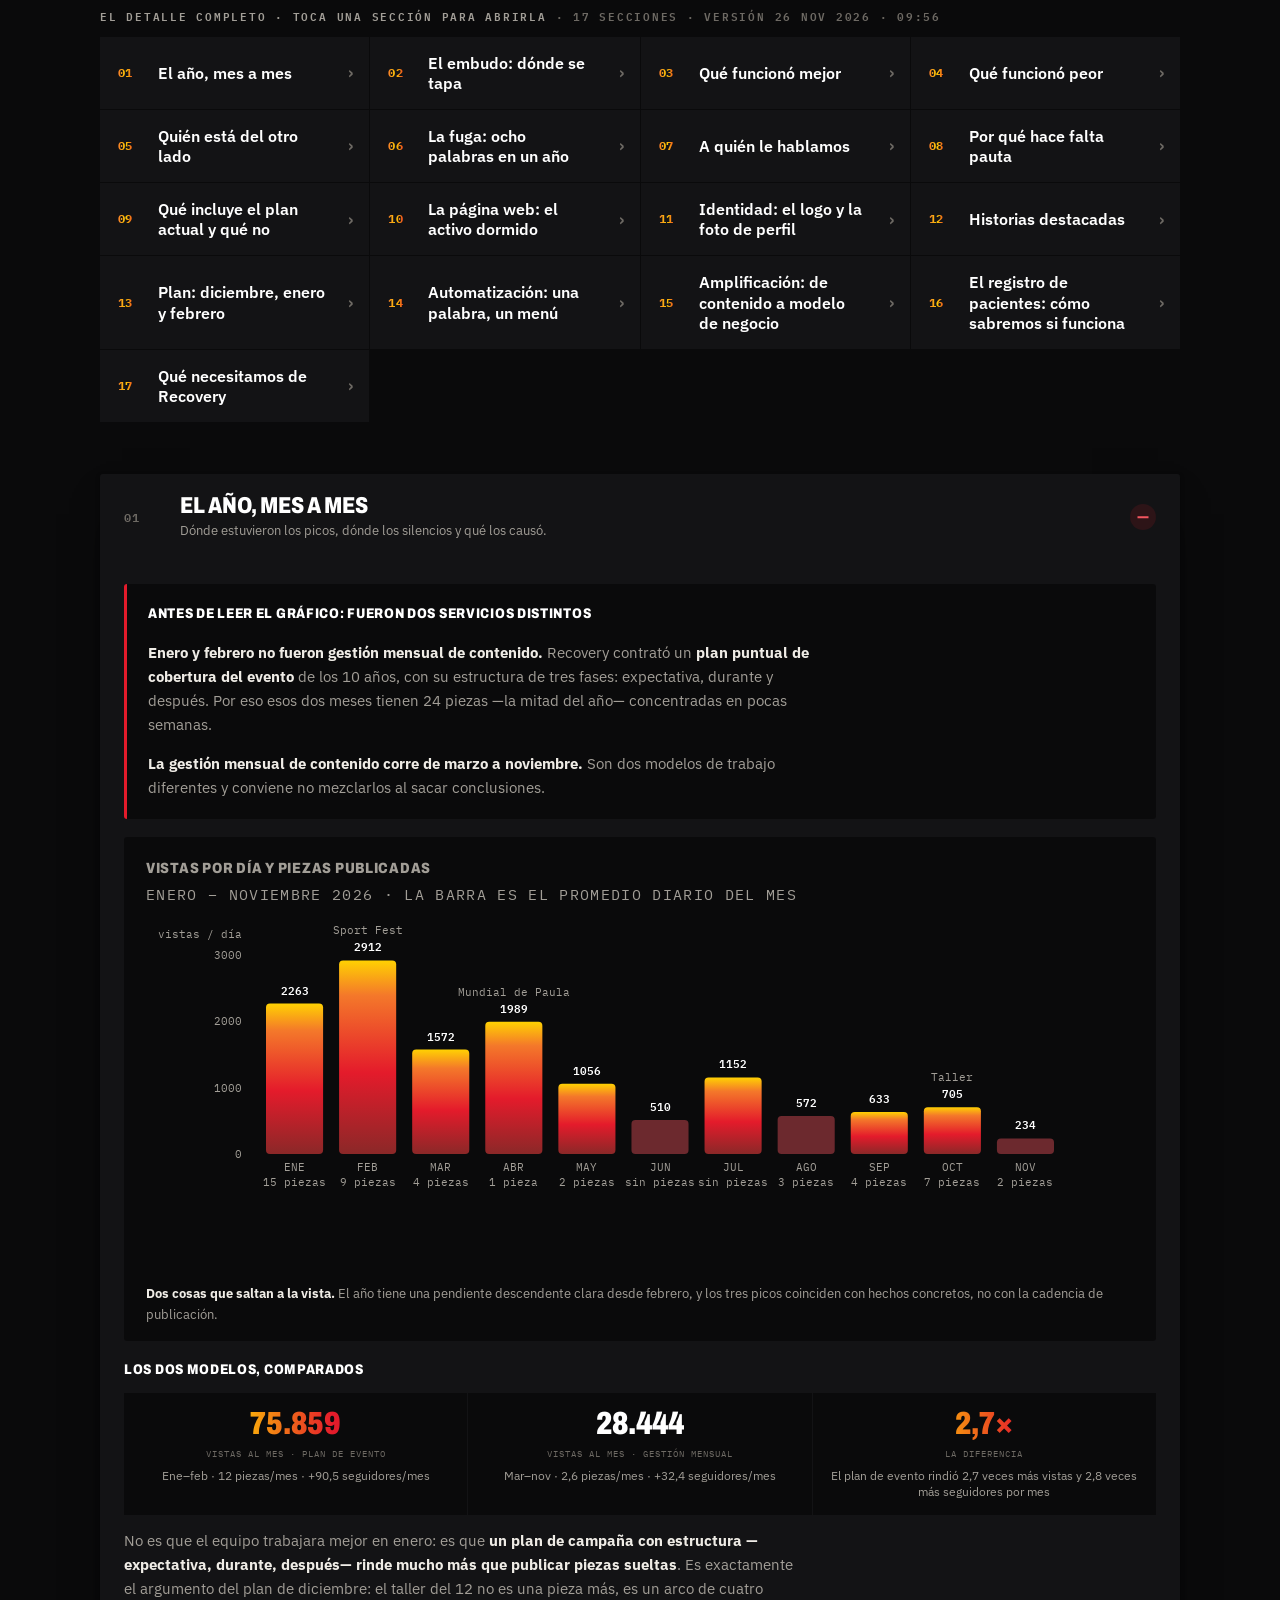
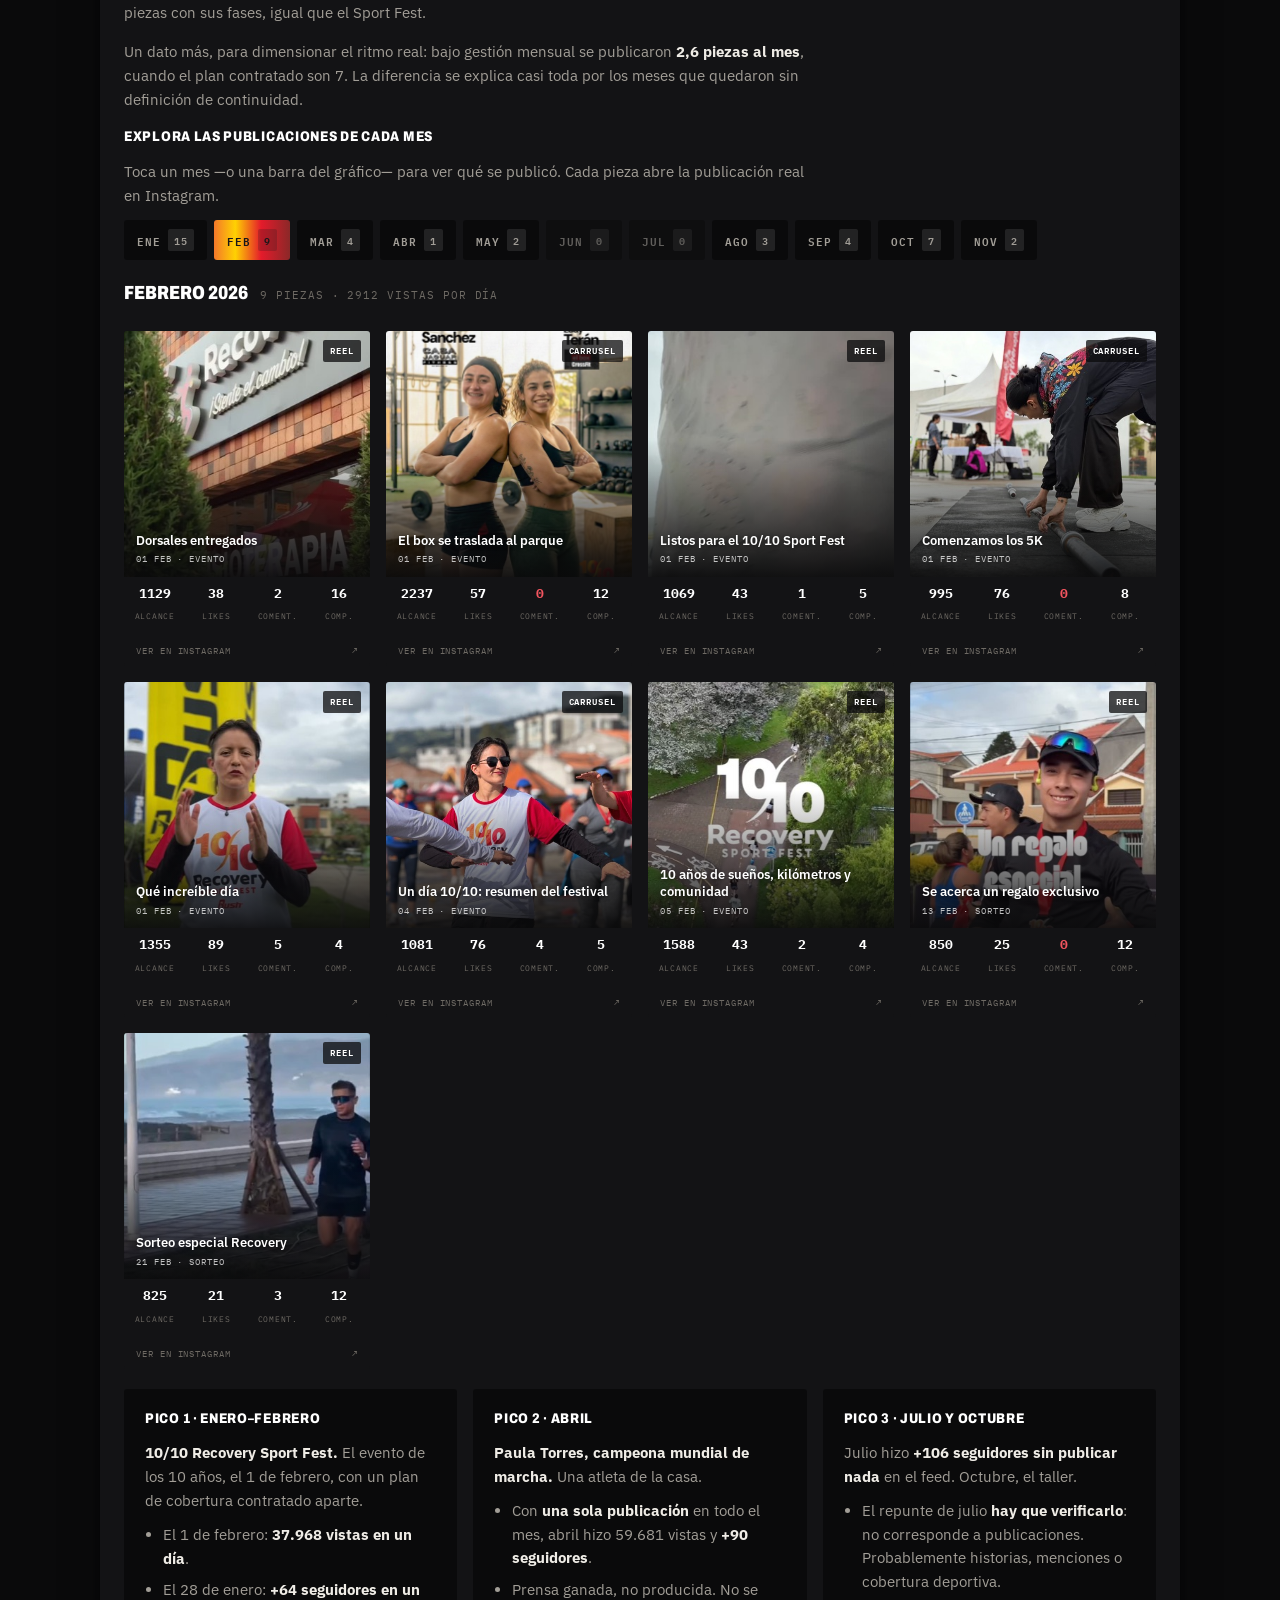
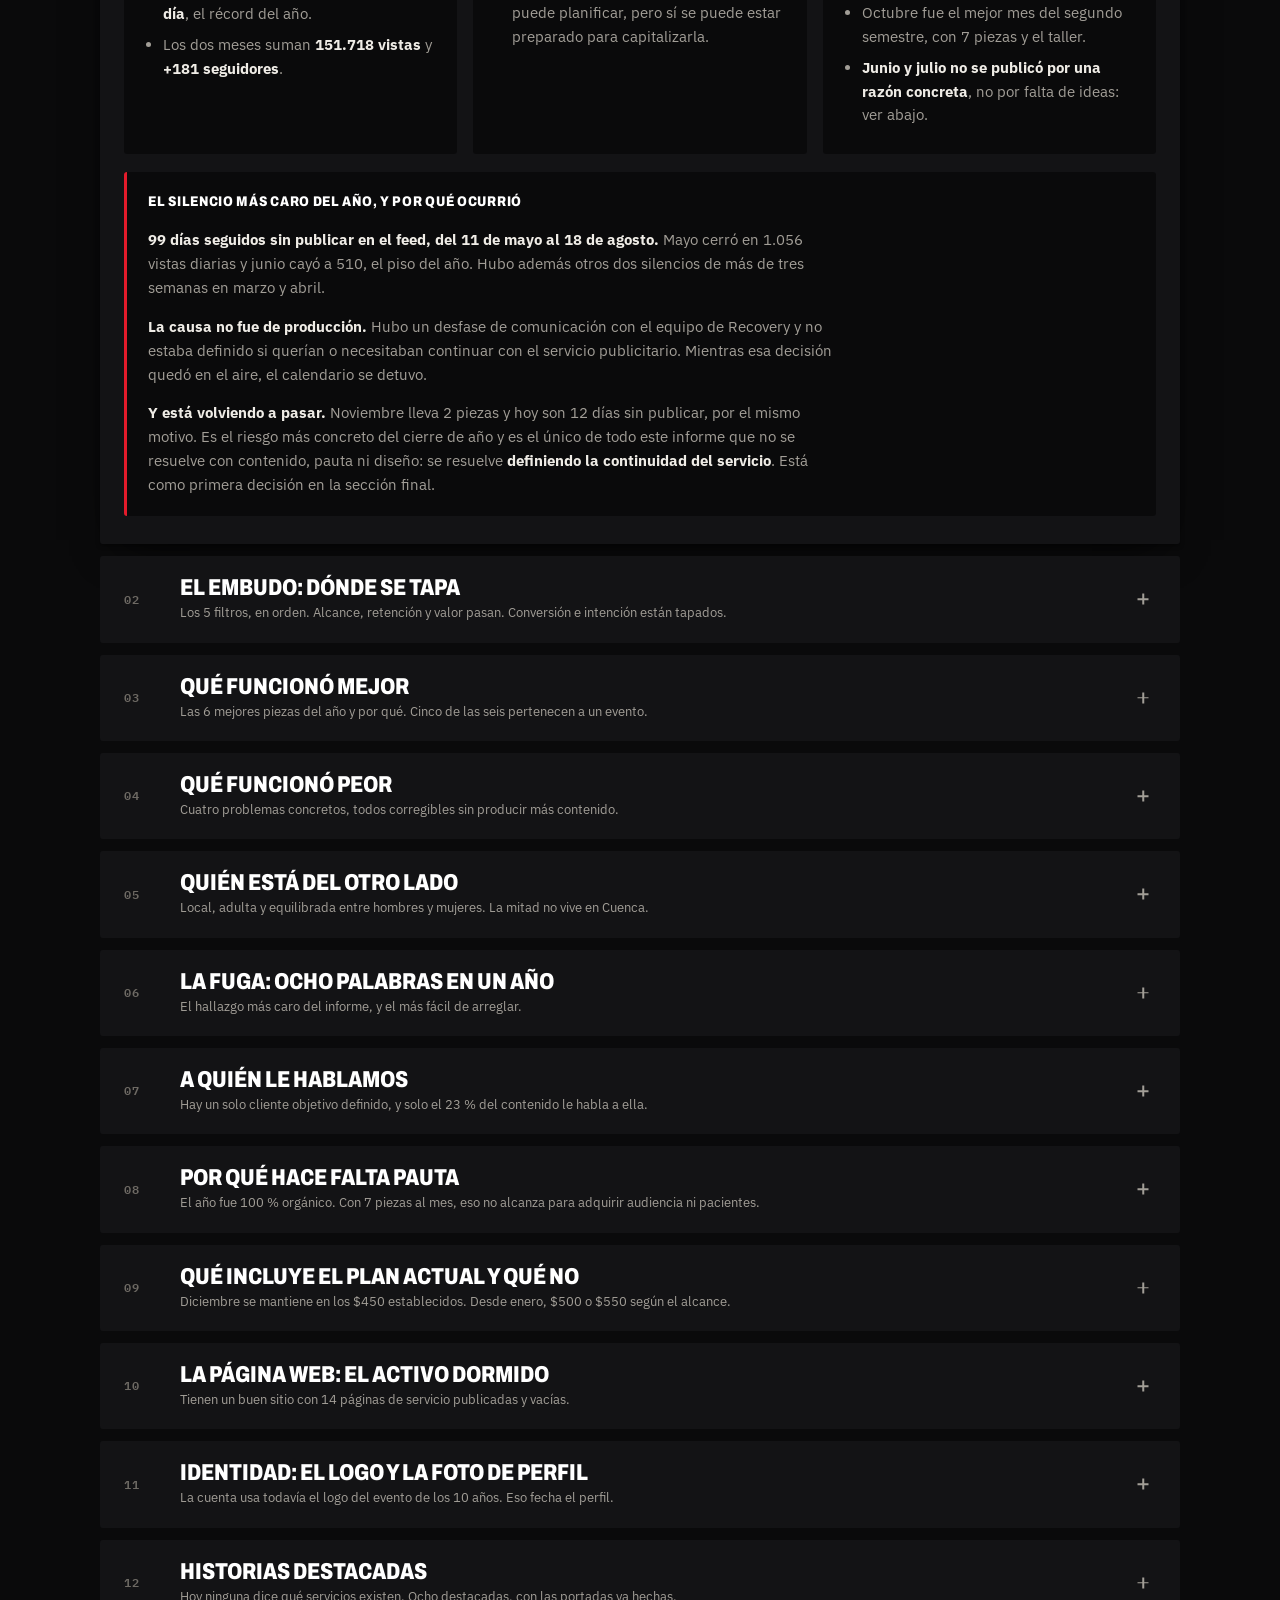
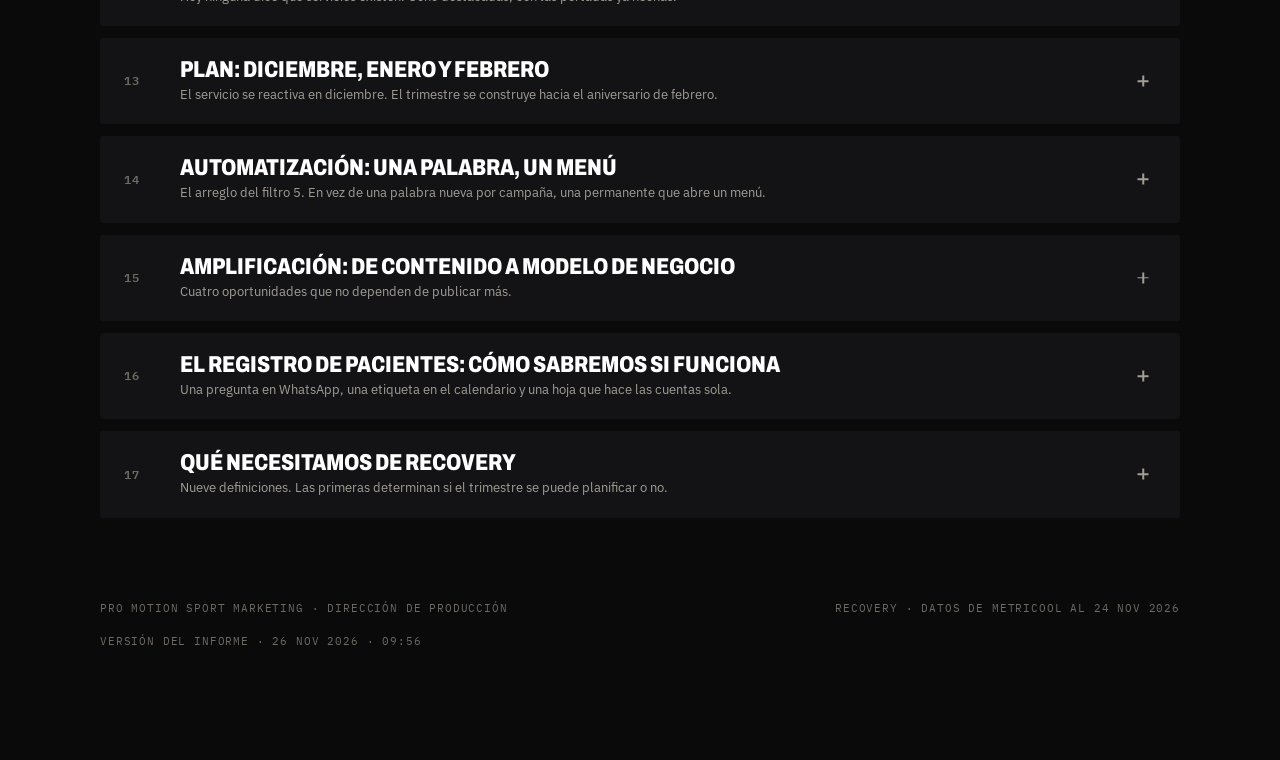
==== commit 0982d1bc: "Seccion 16: registro de pacientes en Sheets conectado a Calendar Co-Authored-By: Claude Opus 5 <nore" ====
--- a/informe/index.html
+++ b/informe/index.html
@@ -548,6 +548,7 @@
         <p><b>Una sola palabra permanente —GUÍA— con un menú por padecimiento</b>, y tres formas de entrar: comentario, mensaje directo y enlace en la biografía.</p>
         <p>Meta para diciembre: pasar de 2,3 comentarios por mil a <b>50 contactos reales en el mes</b>. Es la primera cifra de retorno que va a tener Recovery.</p>
         <p>Lo que la gente recibe al escribir esa palabra no es un PDF: es una micropágina con videos, series, ritmo y temporizador.</p>
+        <p>Y del otro lado, <b>un registro de pacientes en Google Sheets conectado a su Google Calendar</b> —se lo entregamos armado— para ver por fin cuántos de los que agendan llegaron por redes. Sección 16.</p>
         <a class="movlink" href="https://pro-motion-sport-marketing.github.io/recovery-guias/tendon/" target="_blank" rel="noopener">
           <span><span class="el">Ver la última guía · ábrela</span><span class="tl">Rendimiento Blindado · tendón de Aquiles</span></span>
           <span class="ar" aria-hidden="true">↗</span>
@@ -598,14 +599,14 @@
     <div class="box acc" style="margin-top:18px">
       <h4>De qué depende que estos números tengan sentido</h4>
       <p><b>Del objetivo comercial.</b> Necesitamos saber cuánto quiere generar Recovery al mes en citas que vengan de redes. De ahí sale cuánto poner en Meta —el 10 %— y de ahí sale saber si este plan alcanza o se queda corto. Un rango basta.</p>
-      <p style="margin-top:9px"><b>Del sistema de agendamiento.</b> Sin poder marcar de dónde llegó cada paciente nuevo, todo lo que podemos medir son vistas y comentarios, que son medios y no resultado.</p>
+      <p style="margin-top:9px"><b>Del registro de pacientes.</b> Sin poder marcar de dónde llegó cada paciente nuevo, todo lo que podemos medir son vistas y comentarios, que son medios y no resultado. <b>En la sección 16 va la solución concreta y ya incluida en el plan:</b> una pregunta en WhatsApp, una etiqueta en el Google Calendar y una hoja de cálculo que hace las cuentas sola.</p>
       <p style="margin-top:9px;margin-bottom:0"><b>Y de la continuidad.</b> Los 99 días sin publicar de junio y julio, y el noviembre en blanco, no fueron un problema de producción: no estaba definido si el servicio seguía. <b>Esa es la primera decisión, y sostiene a todas las demás.</b></p>
     </div>
   </div>
 
   <div class="indice">
-    <p class="mono" style="display:block;margin:0 0 12px;color:var(--txt2)">El detalle completo · toca una sección para abrirla <span style="color:var(--txt3)">· 16 secciones · versión 26 nov 2026 · 08:32</span></p>
-    <nav aria-label="Secciones del informe"><a href="#s01"><i>01</i><b>El año, mes a mes</b><u>›</u></a><a href="#s02"><i>02</i><b>El embudo: dónde se tapa</b><u>›</u></a><a href="#s03"><i>03</i><b>Qué funcionó mejor</b><u>›</u></a><a href="#s04"><i>04</i><b>Qué funcionó peor</b><u>›</u></a><a href="#s05"><i>05</i><b>Quién está del otro lado</b><u>›</u></a><a href="#s06"><i>06</i><b>La fuga: ocho palabras en un año</b><u>›</u></a><a href="#s07"><i>07</i><b>A quién le hablamos</b><u>›</u></a><a href="#s08"><i>08</i><b>Por qué hace falta pauta</b><u>›</u></a><a href="#s09"><i>09</i><b>Qué incluye el plan actual y qué no</b><u>›</u></a><a href="#s10"><i>10</i><b>La página web: el activo dormido</b><u>›</u></a><a href="#s11"><i>11</i><b>Identidad: el logo y la foto de perfil</b><u>›</u></a><a href="#s12"><i>12</i><b>Historias destacadas</b><u>›</u></a><a href="#s13"><i>13</i><b>Plan: diciembre, enero y febrero</b><u>›</u></a><a href="#s14"><i>14</i><b>Automatización: una palabra, un menú</b><u>›</u></a><a href="#s15"><i>15</i><b>Amplificación: de contenido a modelo de negocio</b><u>›</u></a><a href="#s16"><i>16</i><b>Qué necesitamos de Recovery</b><u>›</u></a></nav>
+    <p class="mono" style="display:block;margin:0 0 12px;color:var(--txt2)">El detalle completo · toca una sección para abrirla <span style="color:var(--txt3)">· 17 secciones · versión 26 nov 2026 · 09:56</span></p>
+    <nav aria-label="Secciones del informe"><a href="#s01"><i>01</i><b>El año, mes a mes</b><u>›</u></a><a href="#s02"><i>02</i><b>El embudo: dónde se tapa</b><u>›</u></a><a href="#s03"><i>03</i><b>Qué funcionó mejor</b><u>›</u></a><a href="#s04"><i>04</i><b>Qué funcionó peor</b><u>›</u></a><a href="#s05"><i>05</i><b>Quién está del otro lado</b><u>›</u></a><a href="#s06"><i>06</i><b>La fuga: ocho palabras en un año</b><u>›</u></a><a href="#s07"><i>07</i><b>A quién le hablamos</b><u>›</u></a><a href="#s08"><i>08</i><b>Por qué hace falta pauta</b><u>›</u></a><a href="#s09"><i>09</i><b>Qué incluye el plan actual y qué no</b><u>›</u></a><a href="#s10"><i>10</i><b>La página web: el activo dormido</b><u>›</u></a><a href="#s11"><i>11</i><b>Identidad: el logo y la foto de perfil</b><u>›</u></a><a href="#s12"><i>12</i><b>Historias destacadas</b><u>›</u></a><a href="#s13"><i>13</i><b>Plan: diciembre, enero y febrero</b><u>›</u></a><a href="#s14"><i>14</i><b>Automatización: una palabra, un menú</b><u>›</u></a><a href="#s15"><i>15</i><b>Amplificación: de contenido a modelo de negocio</b><u>›</u></a><a href="#s16"><i>16</i><b>El registro de pacientes: cómo sabremos si funciona</b><u>›</u></a><a href="#s17"><i>17</i><b>Qué necesitamos de Recovery</b><u>›</u></a></nav>
   </div>
 
 <div class="secwrap">
@@ -1461,7 +1462,83 @@
 </details>
 
 <details id="s16">
-  <summary><span class="n">16</span><div><h2>Qué necesitamos de Recovery</h2><p class="d">Nueve definiciones. Las primeras determinan si el trimestre se puede planificar o no.</p></div><span class="ch"></span></summary>
+  <summary><span class="n">16</span><div><h2>El registro de pacientes: cómo sabremos si funciona</h2><p class="d">Una pregunta en WhatsApp, una etiqueta en el calendario y una hoja que hace las cuentas sola.</p></div><span class="ch"></span></summary>
+  <div class="body">
+
+    <div class="box acc" style="margin-bottom:18px">
+      <h4>El problema, dicho sin rodeos</h4>
+      <p>Hoy una persona escribe por WhatsApp, se acuerda un horario y se anota en Google Calendar. Funciona perfectamente para operar la agenda. <b>Pero esa cita no guarda de dónde vino la persona.</b></p>
+      <p style="margin-top:10px;margin-bottom:0">Por eso, al cerrar el mes, Recovery puede decir cuántos pacientes atendió, pero no cuántos llegaron por redes. Y mientras ese número no exista, <b>todo lo que podemos medir son vistas y comentarios, que son medios y no resultado.</b> Si vamos a invertir en pauta, esto es lo primero que hay que resolver — y se resuelve con tres cosas pequeñas.</p>
+    </div>
+
+    <h4 style="margin:22px 0 12px">Las tres piezas</h4>
+    <ol class="pasos">
+      <li><b>Una sola pregunta en WhatsApp.</b> Al inicio de la conversación, antes de agendar: «¿Cómo nos encontró?». Con opciones fijas, no abierta — Instagram, Facebook, TikTok, Google, recomendación de alguien, pasó por el local, ya era paciente. Es una pregunta, se contesta en tres segundos y nadie se incomoda.</li>
+      <li><b>Una etiqueta en el título del evento de Google Calendar.</b> Nada más que eso: en vez de «María Pérez», poner <span class="chip">IG · María Pérez</span>. Las etiquetas serían IG, FB, TT, WEB, REC (recomendación), LOC (pasó por el local) y PAC (ya era paciente). <b>Así el canal viaja pegado a la cita</b> y no depende de que alguien se acuerde después.</li>
+      <li><b>Una hoja de Google Sheets que convierte eso en números.</b> Es la que les entregamos nosotros, ya armada, con las listas desplegables y las fórmulas puestas. Ustedes solo escriben; las cuentas se hacen solas.</li>
+    </ol>
+
+    <h4 style="margin:26px 0 12px">Cómo luce la hoja</h4>
+    <p style="margin:0 0 14px">Tres pestañas. Solo se escribe en la primera.</p>
+
+    <div class="cost" style="margin-bottom:16px"><table>
+      <thead><tr><th>Columna</th><th>Qué se llena</th><th>Cómo</th></tr></thead>
+      <tbody>
+        <tr class="sep"><td colspan="3">Pestaña 1 · Agenda — una fila por persona</td></tr>
+        <tr><td class="con">Fecha de contacto</td><td class="con">El día que escribió</td><td class="con" style="color:var(--txt3)">Se escribe</td></tr>
+        <tr><td class="con">Fecha de la cita</td><td class="con">El día que viene</td><td class="con" style="color:var(--txt3)">Se escribe o llega de Calendar</td></tr>
+        <tr><td class="con">Nombre y teléfono</td><td class="con">Los datos de contacto</td><td class="con" style="color:var(--txt3)">Se escribe</td></tr>
+        <tr class="tot"><td class="con">Cómo nos encontró</td><td class="con">Instagram · Facebook · TikTok · Google · Recomendación · Pasó por el local · Ya era paciente</td><td class="con">Lista desplegable</td></tr>
+        <tr class="tot"><td class="con">Qué contenido o campaña</td><td class="con">Guía del tendón · Pauta diciembre · Taller de cuello · Publicación orgánica · No sabe</td><td class="con">Lista desplegable</td></tr>
+        <tr><td class="con">Motivo de consulta</td><td class="con">Cuello · Espalda · Rodilla · Hombro · Suelo pélvico · Deportivo · Postquirúrgico · Otro</td><td class="con" style="color:var(--txt3)">Lista desplegable</td></tr>
+        <tr><td class="con">Tipo de paciente</td><td class="con">Primera vez o recurrente</td><td class="con" style="color:var(--txt3)">Lista desplegable</td></tr>
+        <tr class="tot"><td class="con">Estado</td><td class="con">Agendó · Asistió · No asistió · Reagendó · Canceló</td><td class="con">Lista desplegable</td></tr>
+        <tr><td class="con">Servicio y valor</td><td class="con">Qué se le hizo y cuánto pagó</td><td class="con" style="color:var(--txt3)">Lista + número</td></tr>
+        <tr><td class="con">Profesional</td><td class="con">Quién lo atendió</td><td class="con" style="color:var(--txt3)">Lista desplegable</td></tr>
+      </tbody></table></div>
+
+    <div class="g2">
+      <div class="box"><h4>Pestaña 2 · Tablero</h4>
+        <p style="margin:0 0 10px">No se escribe nada aquí. Se calcula solo y responde las preguntas que hoy no tienen respuesta:</p>
+        <ul>
+          <li>Cuántas personas escribieron este mes</li>
+          <li>Cuántas agendaron y <b>cuántas efectivamente vinieron</b></li>
+          <li>Cuántas llegaron por redes y cuántas por los demás canales</li>
+          <li><b>Cuánto facturó Recovery gracias a redes</b></li>
+          <li>Cuánto costó cada contacto y cada paciente nuevo, cruzando lo invertido en pauta</li>
+          <li>Qué contenido concreto trajo más pacientes</li>
+        </ul></div>
+      <div class="box"><h4>Pestaña 3 · Listas</h4>
+        <p style="margin:0 0 10px">Es el motor de los desplegables: ahí viven las opciones de canal, de servicio, de motivo y de profesional.</p>
+        <p style="margin:0 0 10px">Se toca una sola vez, al inicio, para que coincida con los servicios reales de Recovery. Después se olvida.</p>
+        <p style="margin:0"><b>Por qué desplegables y no texto libre:</b> si una persona escribe «insta», otra «Instagram» y otra «IG», la hoja cuenta tres canales distintos y el tablero deja de servir.</p></div>
+    </div>
+
+    <h4 style="margin:26px 0 12px">Dos formas de llenarla · ustedes eligen</h4>
+    <div class="g2">
+      <div class="box"><h4>A mano · lo más simple</h4>
+        <p style="margin:0">Al cierre del día, quien llevó la agenda pasa las citas del Calendar a la hoja. <b>Son dos minutos</b> y no depende de ninguna integración que se pueda romper.</p></div>
+      <div class="box ok"><h4>Conectada a Google Calendar · recomendada</h4>
+        <p style="margin:0">Dejamos una automatización que lee el calendario de Recovery y escribe sola la fecha, el nombre y el canal que va en la etiqueta del título. <b>Ustedes solo completan el estado y el valor.</b> Sin instalar nada: vive dentro de su propio Google.</p></div>
+    </div>
+
+    <div class="box acc" style="margin-top:18px">
+      <h4>Qué entregamos y qué necesitamos</h4>
+      <p><b>Nosotros entregamos:</b> la hoja armada con sus tres pestañas, los desplegables cargados con los servicios de Recovery, el tablero con las fórmulas puestas, la conexión con Google Calendar si la quieren, y el texto exacto de la pregunta para WhatsApp.</p>
+      <p style="margin-top:10px"><b>Necesitamos de ustedes:</b> la lista real de servicios con sus valores, quién va a ser la persona responsable de llenarla, y el compromiso de hacer la pregunta en WhatsApp. <b>Eso es todo.</b></p>
+      <p style="margin-top:10px;margin-bottom:0">Va incluido en el plan, sin costo adicional. No es un sistema de agendamiento ni reemplaza al Calendar: es la capa de medición que hoy falta.</p>
+    </div>
+
+    <div class="box ok" style="margin-top:18px;border-left:3px solid transparent;border-image:var(--grad) 1">
+      <h4>Para qué sirve, en una frase</h4>
+      <p style="margin:0">Hoy la conversación de cierre de mes es «tuvimos 407.719 vistas». Con esto pasa a ser: <b>«la pauta costó $200, entraron 48 contactos, vinieron 14 personas nuevas, eso nos costó $14 por paciente y facturó $980»</b>. Esa segunda conversación es la única que permite decidir si subir o bajar la inversión — y es la razón por la que este registro aparece antes que cualquier otra cosa que propongamos.</p>
+    </div>
+
+  </div>
+</details>
+
+<details id="s17">
+  <summary><span class="n">17</span><div><h2>Qué necesitamos de Recovery</h2><p class="d">Nueve definiciones. Las primeras determinan si el trimestre se puede planificar o no.</p></div><span class="ch"></span></summary>
   <div class="body">
     <div class="cal">
       <div class="crow hd"><span>Para cuándo</span><span>Quién</span><span>Definición</span></div>
@@ -1492,7 +1569,7 @@
 <footer>
   <span>Pro Motion Sport Marketing · Dirección de Producción</span>
   <span>Recovery · datos de Metricool al 24 nov 2026</span>
-  <span id="sello-ver">Versión del informe · 26 nov 2026 · 08:32</span>
+  <span id="sello-ver">Versión del informe · 26 nov 2026 · 09:56</span>
 </footer>
 </div>
 
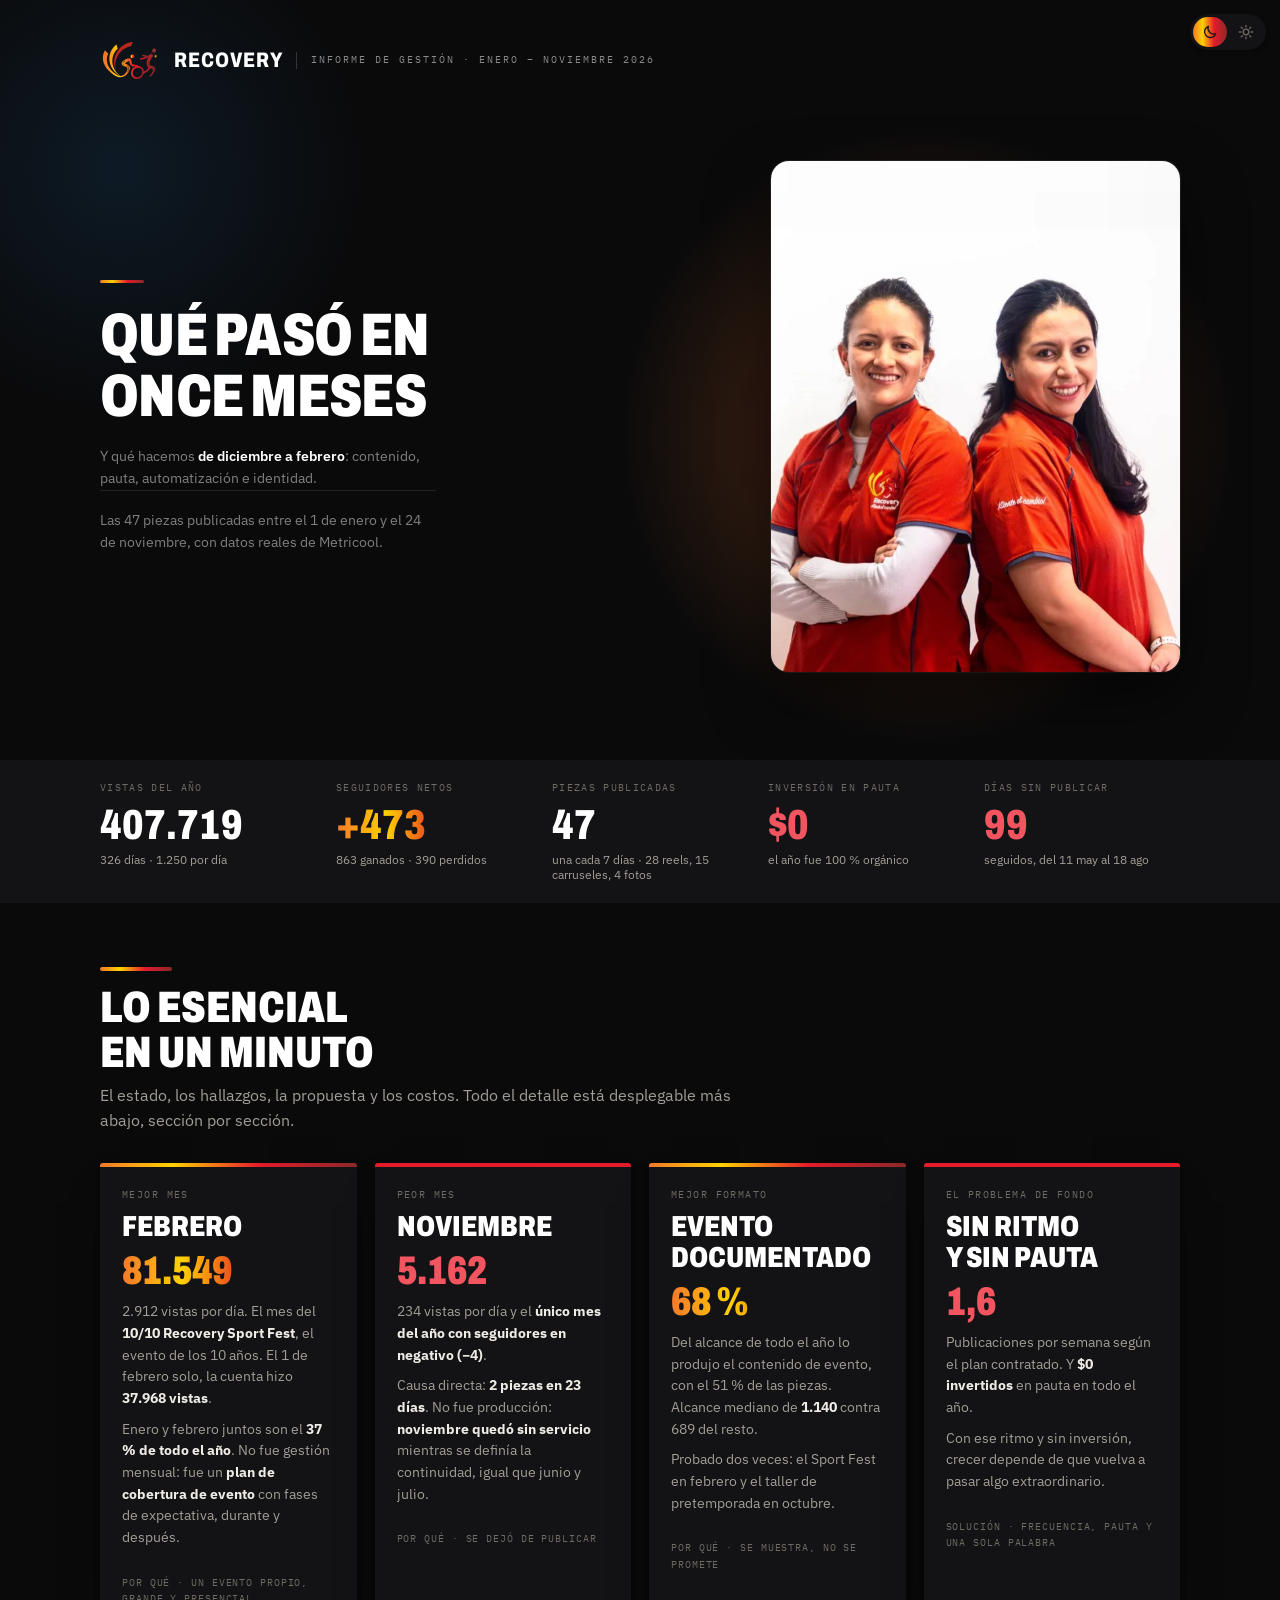
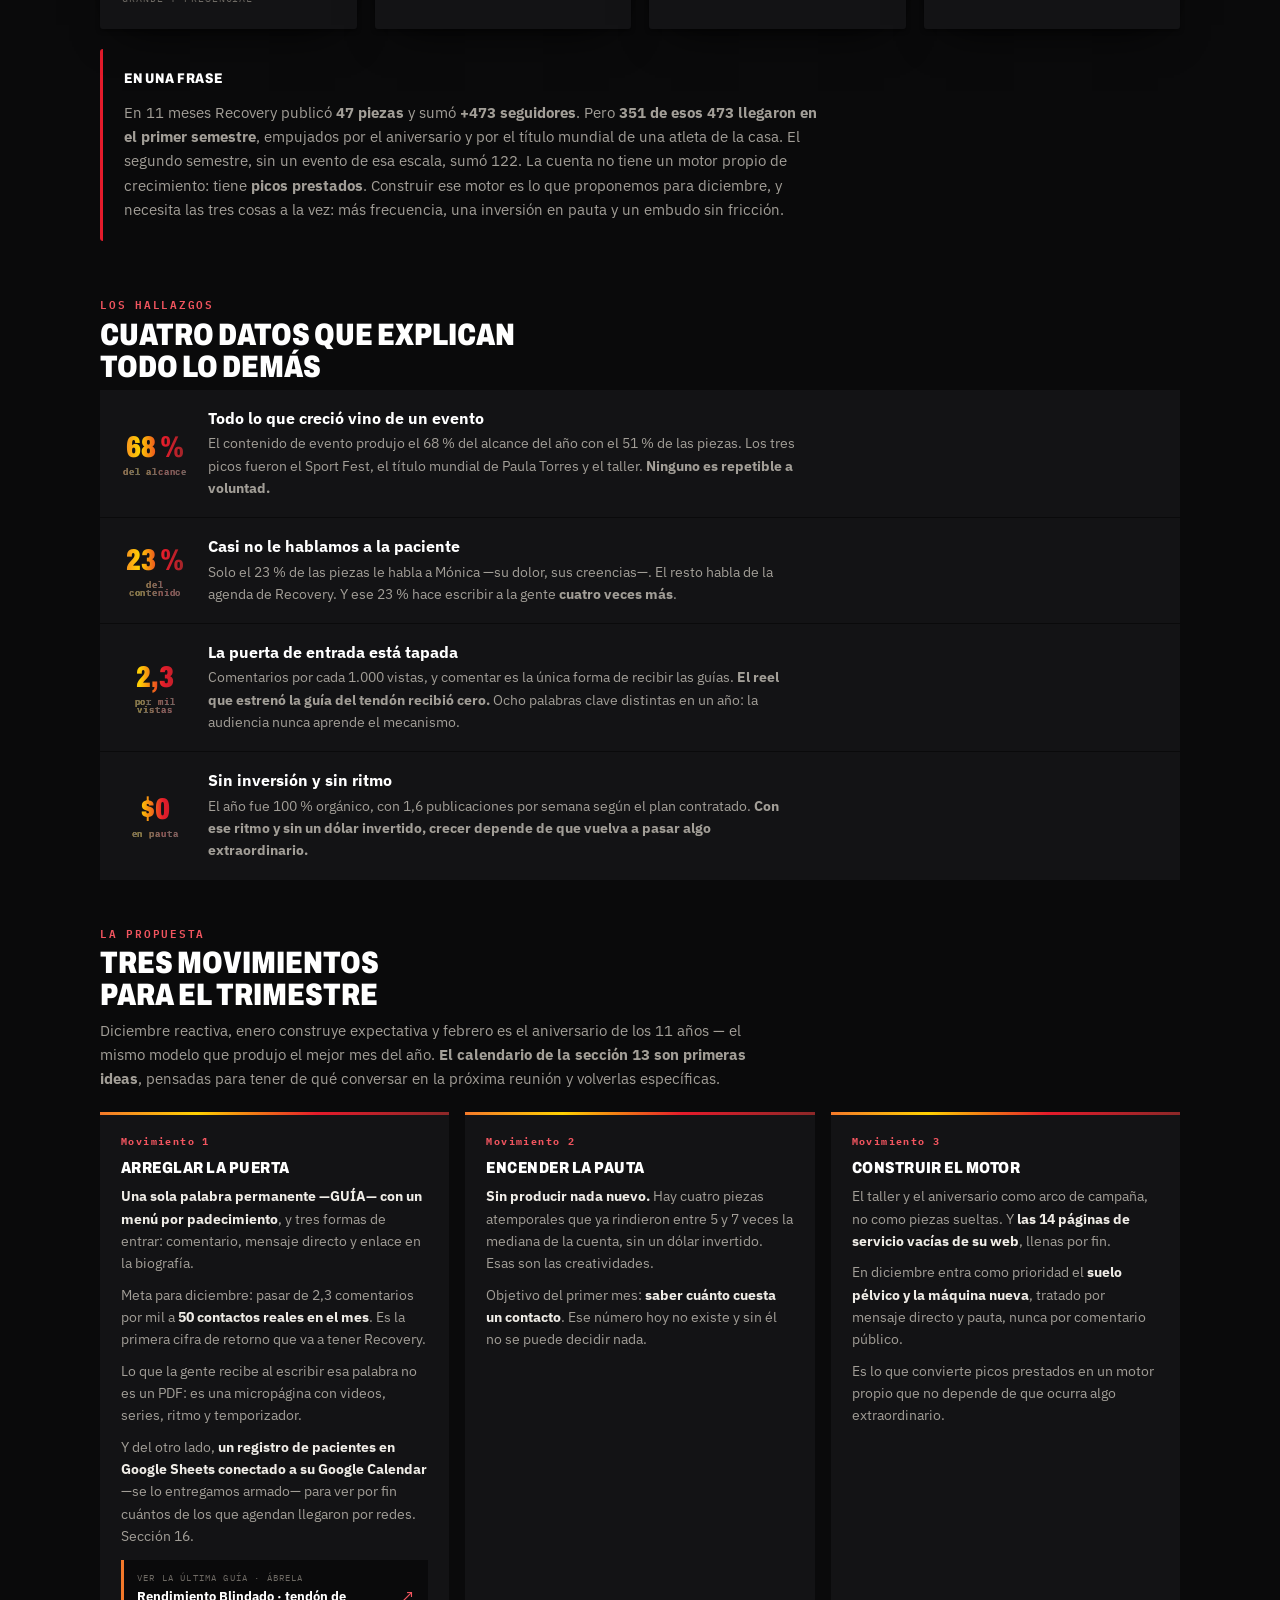
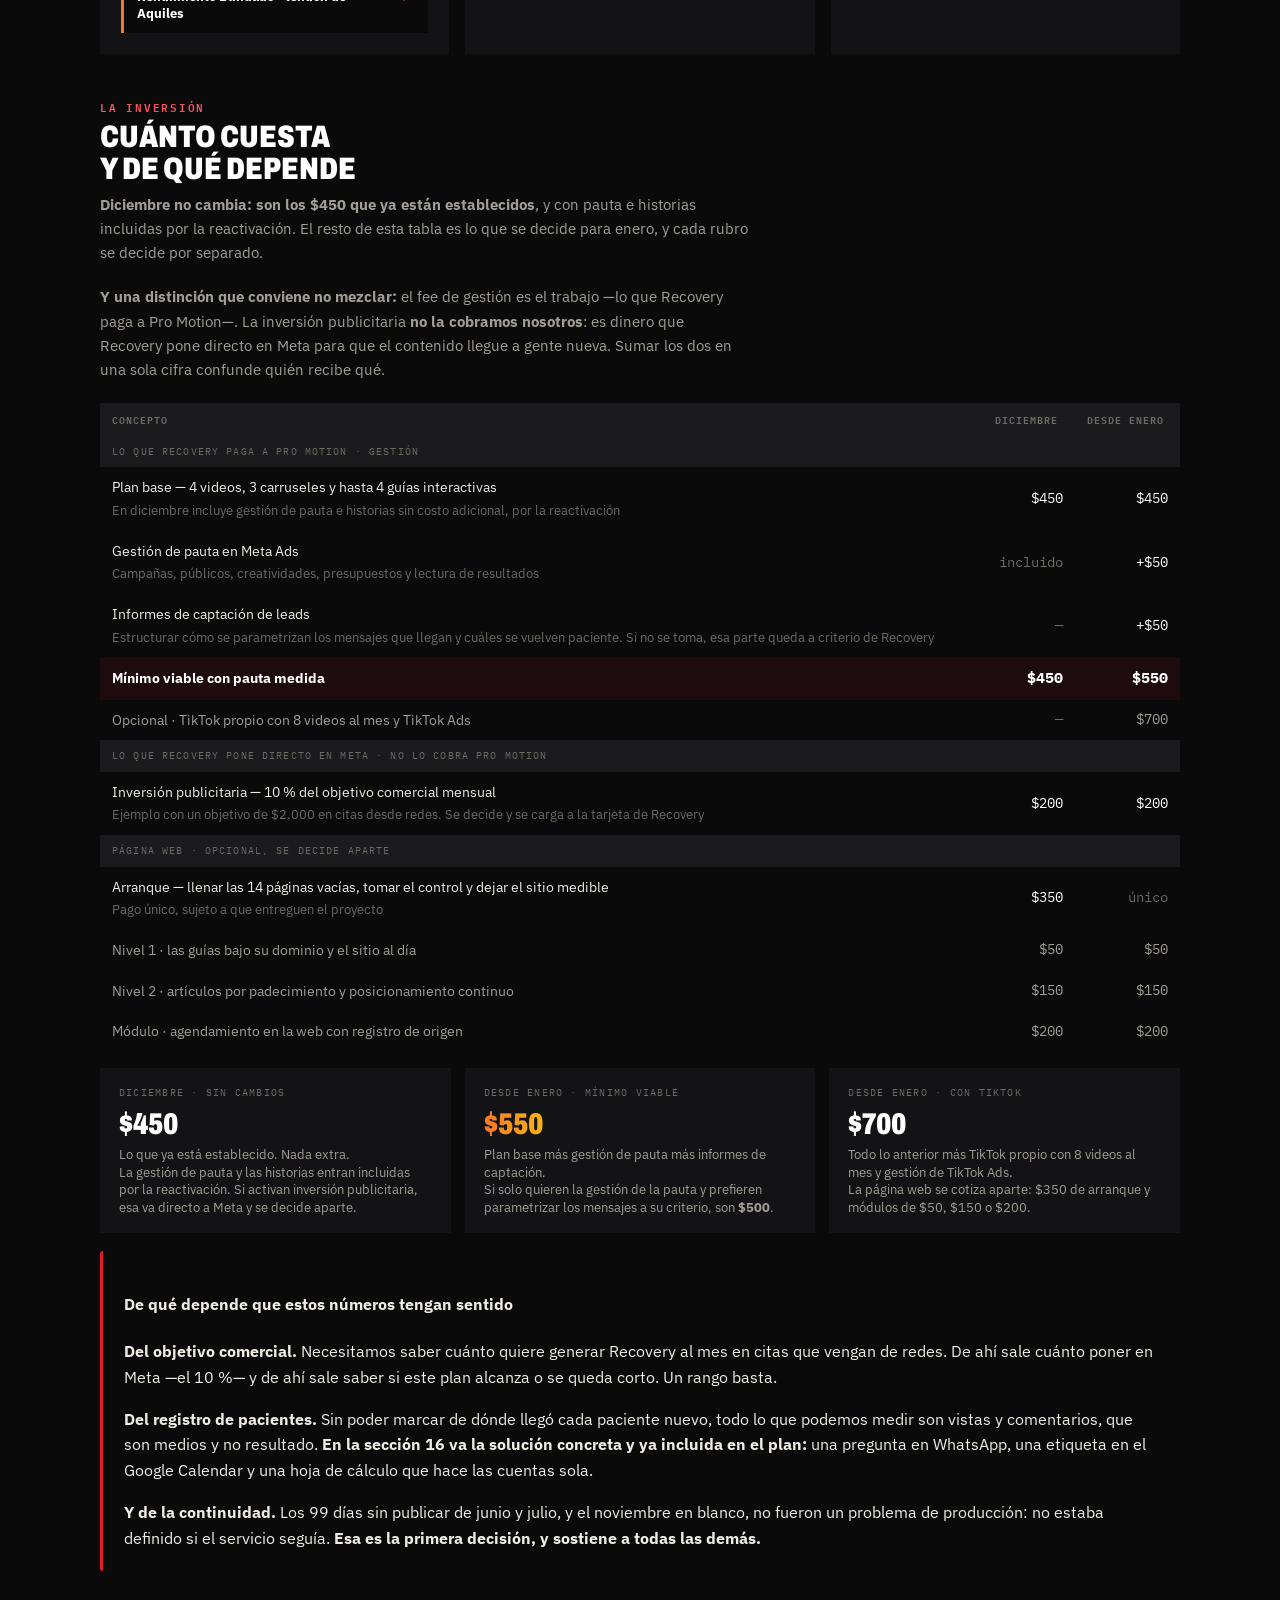
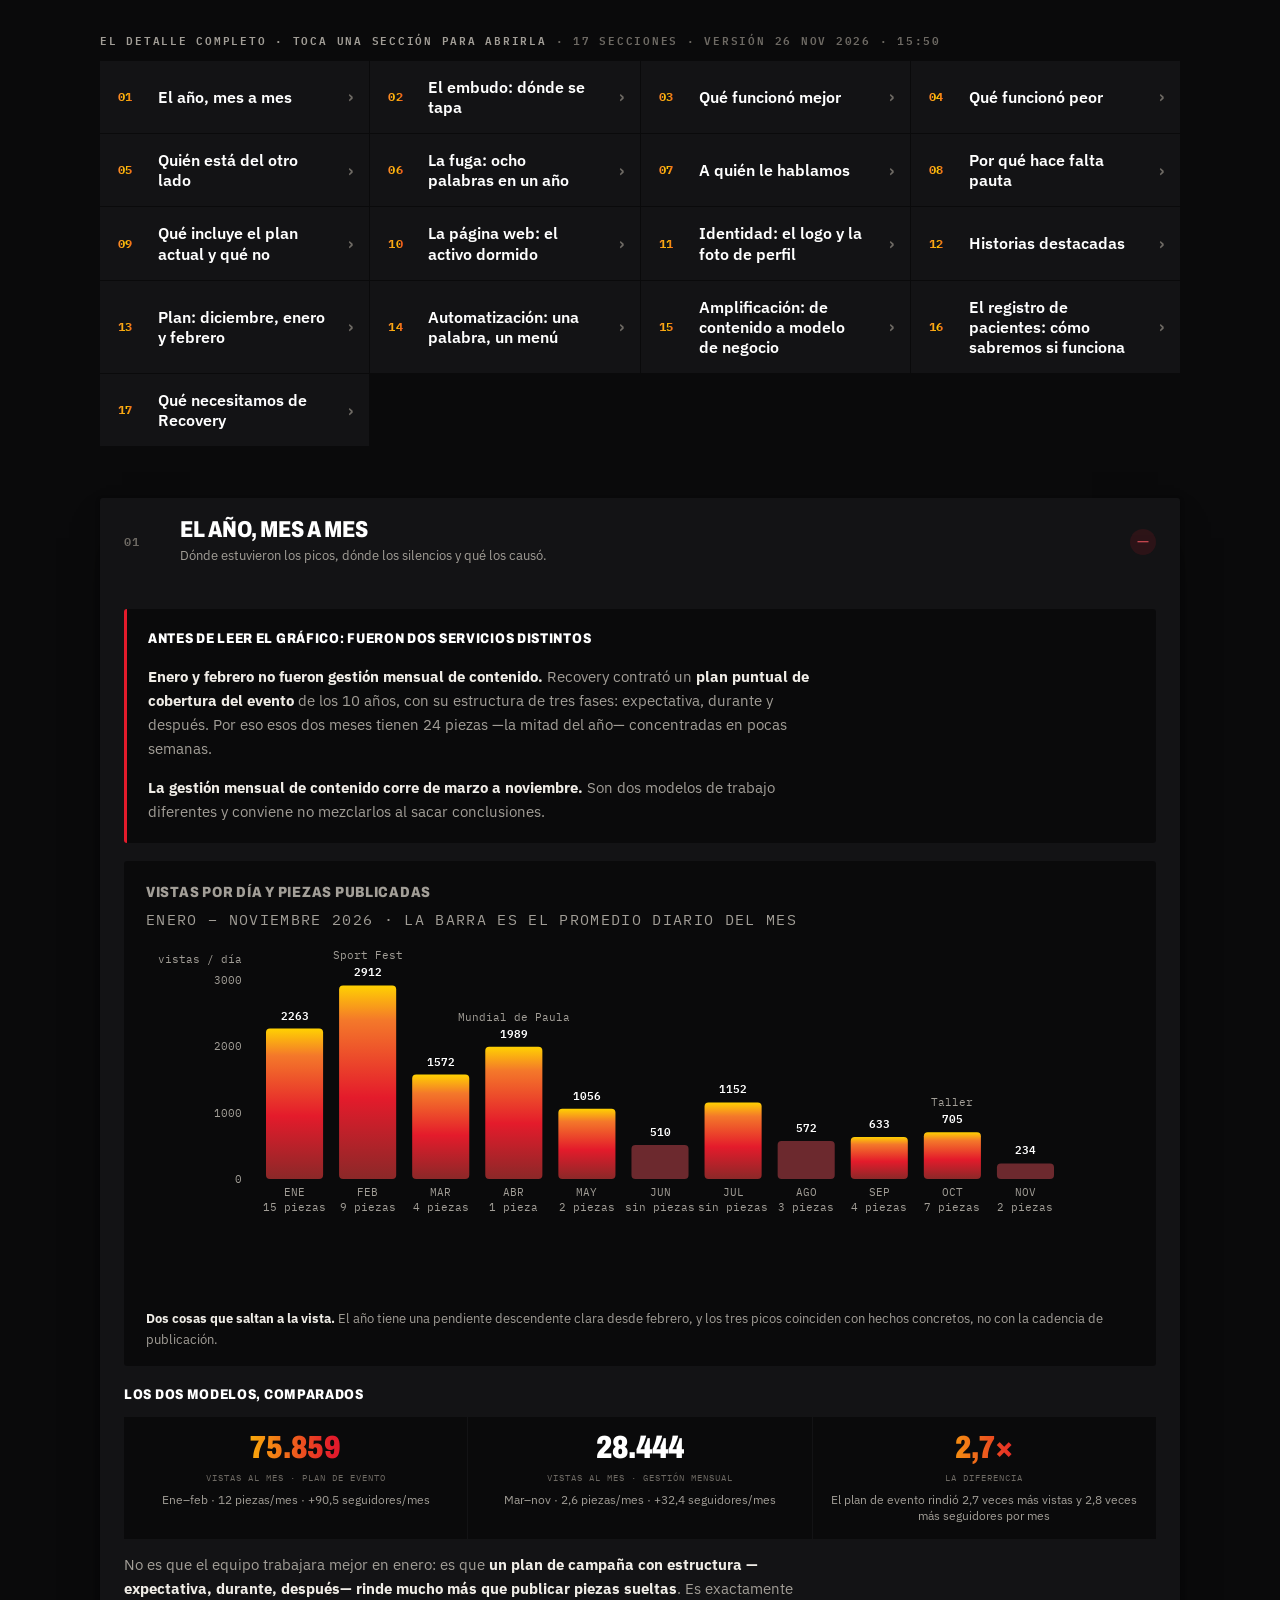
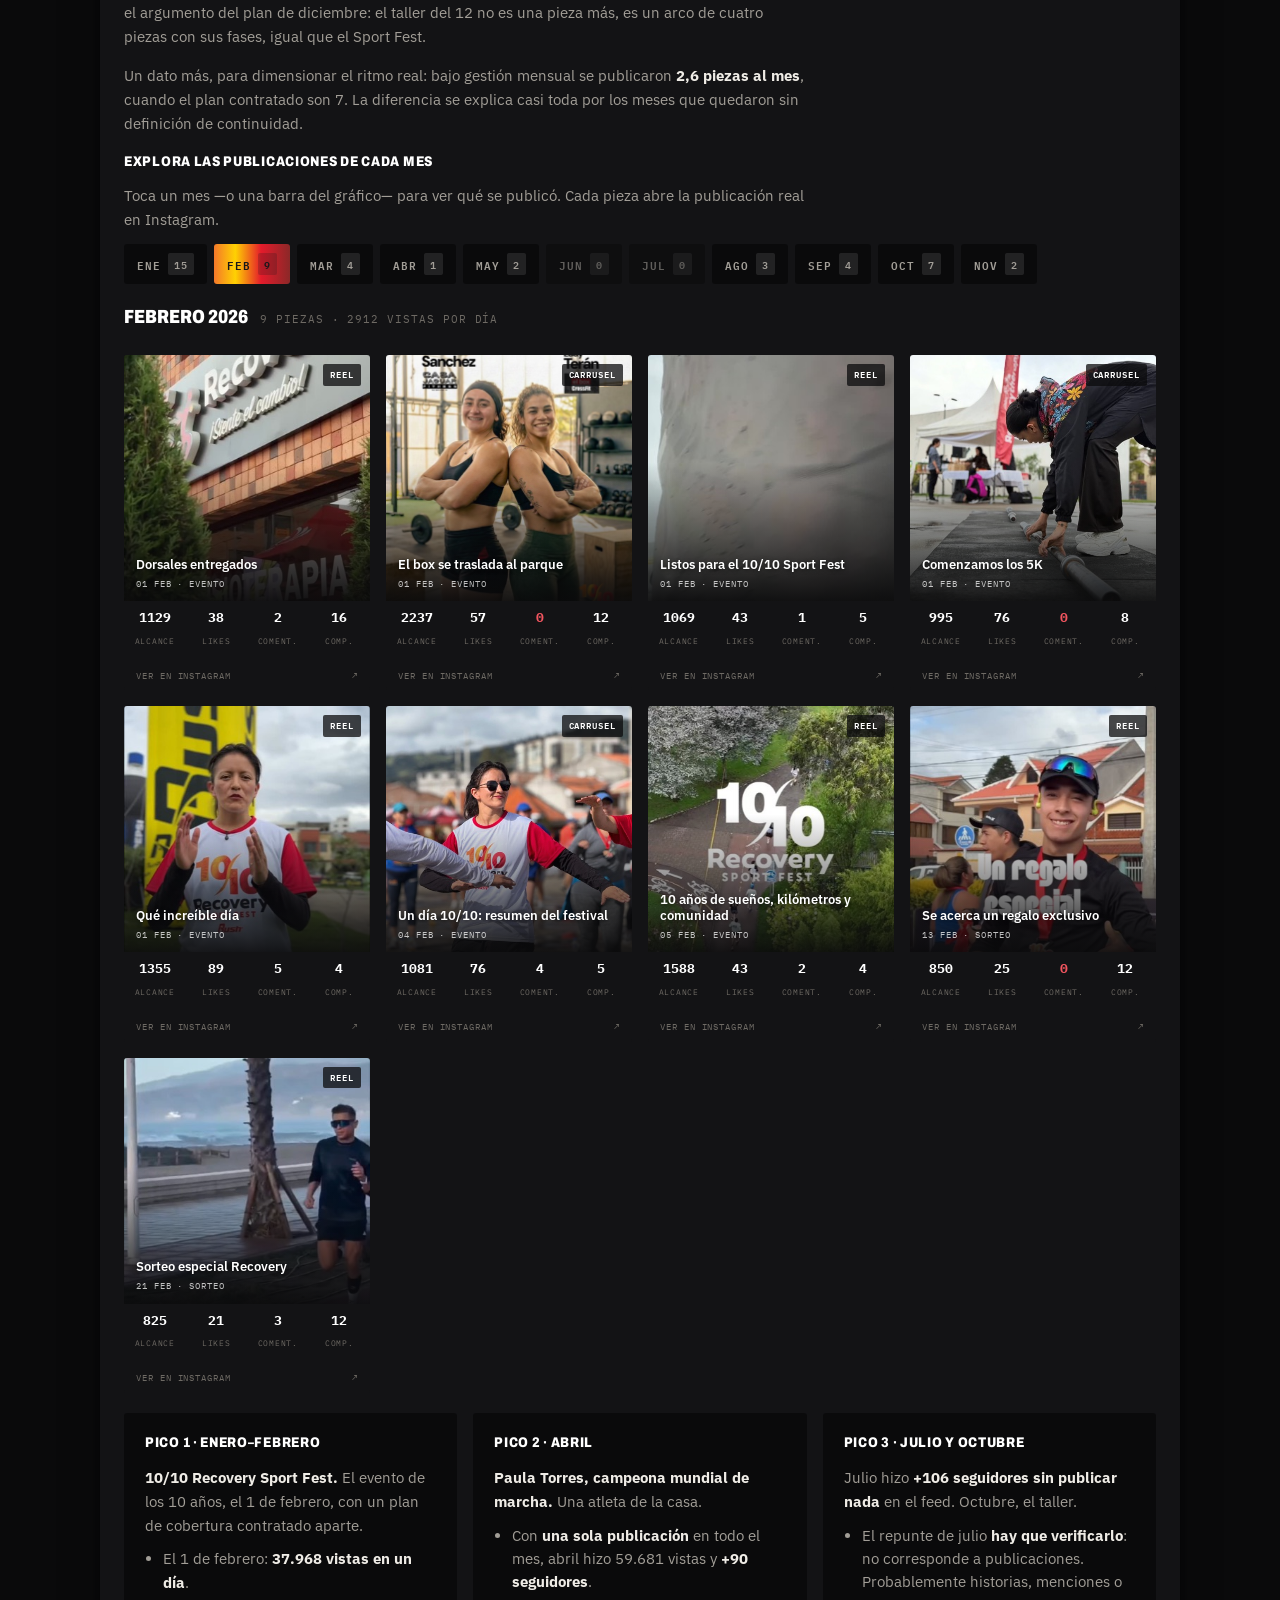
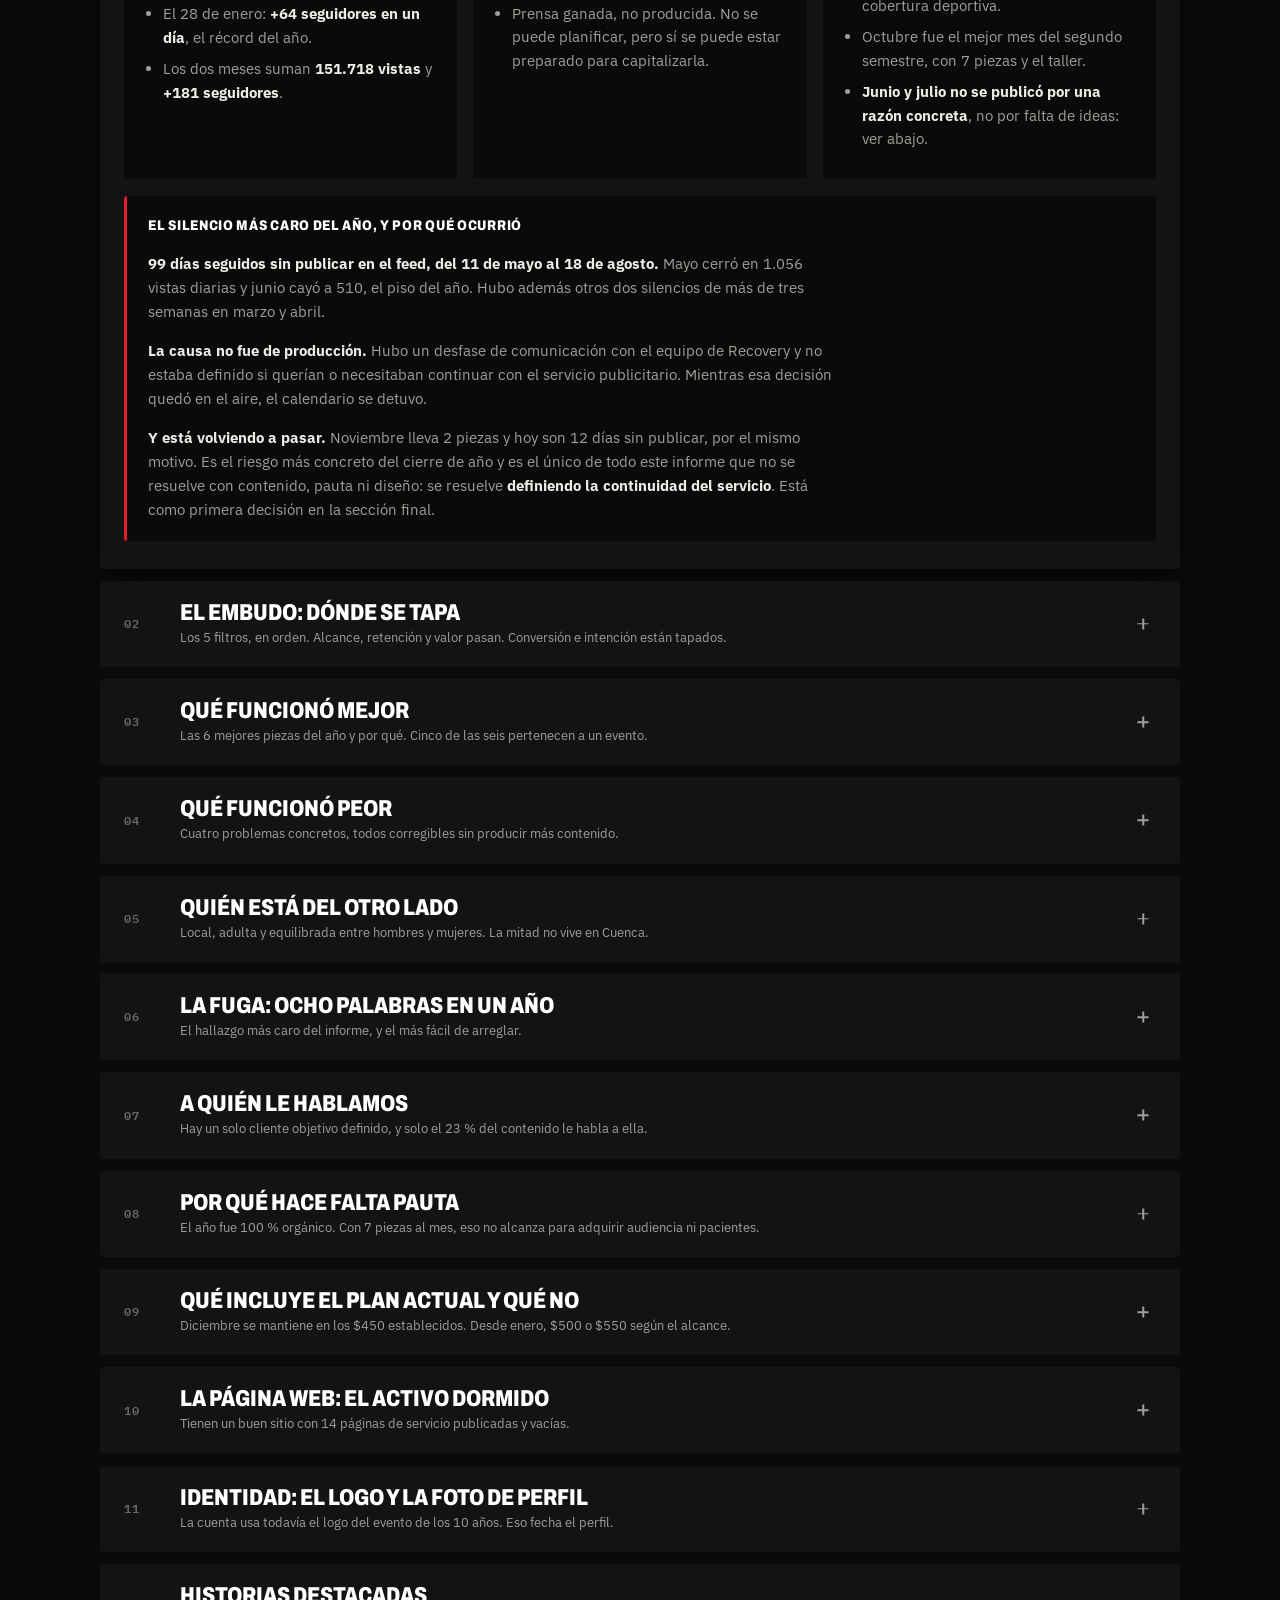
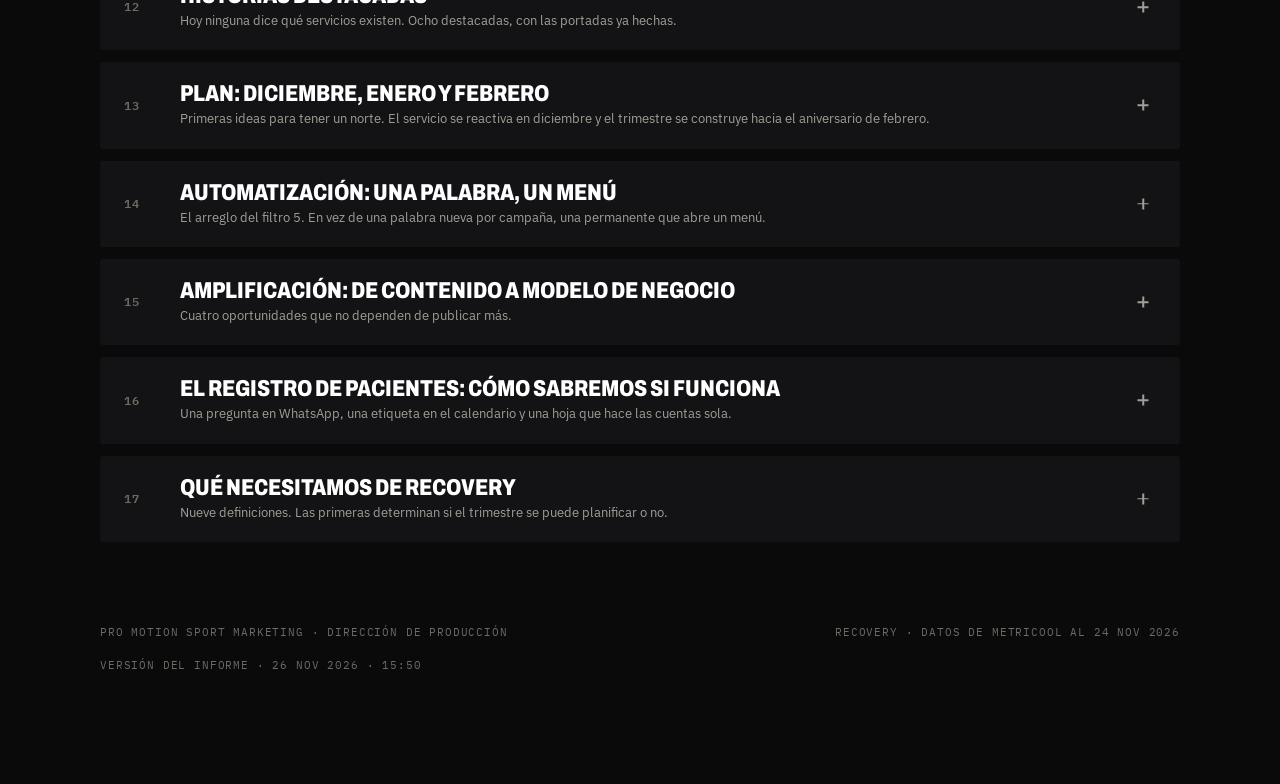
==== commit 0c2c2676: "Plan tentativo y prioridad de suelo pelvico con la maquina nueva en diciembre Co-Authored-By: Claude" ====
--- a/informe/index.html
+++ b/informe/index.html
@@ -541,7 +541,7 @@
   <div class="bloque">
     <span class="mono">La propuesta</span>
     <h3>Tres movimientos<br>para el trimestre</h3>
-    <p>Diciembre reactiva, enero construye expectativa y febrero es el aniversario de los 11 años — el mismo modelo que produjo el mejor mes del año.</p>
+    <p>Diciembre reactiva, enero construye expectativa y febrero es el aniversario de los 11 años — el mismo modelo que produjo el mejor mes del año. <b>El calendario de la sección 13 son primeras ideas</b>, pensadas para tener de qué conversar en la próxima reunión y volverlas específicas.</p>
     <div class="mov">
       <div><span class="n">Movimiento 1</span>
         <h5>Arreglar la puerta</h5>
@@ -559,7 +559,7 @@
         <p>Objetivo del primer mes: <b>saber cuánto cuesta un contacto</b>. Ese número hoy no existe y sin él no se puede decidir nada.</p></div>
       <div><span class="n">Movimiento 3</span>
         <h5>Construir el motor</h5>
-        <p>El taller y el aniversario como arco de campaña, no como piezas sueltas. Y <b>las 14 páginas de servicio vacías de su web</b>, llenas por fin.</p>
+        <p>El taller y el aniversario como arco de campaña, no como piezas sueltas. Y <b>las 14 páginas de servicio vacías de su web</b>, llenas por fin.</p><p>En diciembre entra como prioridad el <b>suelo pélvico y la máquina nueva</b>, tratado por mensaje directo y pauta, nunca por comentario público.</p>
         <p>Es lo que convierte picos prestados en un motor propio que no depende de que ocurra algo extraordinario.</p></div>
     </div>
   </div>
@@ -605,7 +605,7 @@
   </div>
 
   <div class="indice">
-    <p class="mono" style="display:block;margin:0 0 12px;color:var(--txt2)">El detalle completo · toca una sección para abrirla <span style="color:var(--txt3)">· 17 secciones · versión 26 nov 2026 · 09:56</span></p>
+    <p class="mono" style="display:block;margin:0 0 12px;color:var(--txt2)">El detalle completo · toca una sección para abrirla <span style="color:var(--txt3)">· 17 secciones · versión 26 nov 2026 · 15:50</span></p>
     <nav aria-label="Secciones del informe"><a href="#s01"><i>01</i><b>El año, mes a mes</b><u>›</u></a><a href="#s02"><i>02</i><b>El embudo: dónde se tapa</b><u>›</u></a><a href="#s03"><i>03</i><b>Qué funcionó mejor</b><u>›</u></a><a href="#s04"><i>04</i><b>Qué funcionó peor</b><u>›</u></a><a href="#s05"><i>05</i><b>Quién está del otro lado</b><u>›</u></a><a href="#s06"><i>06</i><b>La fuga: ocho palabras en un año</b><u>›</u></a><a href="#s07"><i>07</i><b>A quién le hablamos</b><u>›</u></a><a href="#s08"><i>08</i><b>Por qué hace falta pauta</b><u>›</u></a><a href="#s09"><i>09</i><b>Qué incluye el plan actual y qué no</b><u>›</u></a><a href="#s10"><i>10</i><b>La página web: el activo dormido</b><u>›</u></a><a href="#s11"><i>11</i><b>Identidad: el logo y la foto de perfil</b><u>›</u></a><a href="#s12"><i>12</i><b>Historias destacadas</b><u>›</u></a><a href="#s13"><i>13</i><b>Plan: diciembre, enero y febrero</b><u>›</u></a><a href="#s14"><i>14</i><b>Automatización: una palabra, un menú</b><u>›</u></a><a href="#s15"><i>15</i><b>Amplificación: de contenido a modelo de negocio</b><u>›</u></a><a href="#s16"><i>16</i><b>El registro de pacientes: cómo sabremos si funciona</b><u>›</u></a><a href="#s17"><i>17</i><b>Qué necesitamos de Recovery</b><u>›</u></a></nav>
   </div>
 
@@ -1323,12 +1323,25 @@
 </details>
 
 <details id="s13">
-  <summary><span class="n">13</span><div><h2>Plan: diciembre, enero y febrero</h2><p class="d">El servicio se reactiva en diciembre. El trimestre se construye hacia el aniversario de febrero.</p></div><span class="ch"></span></summary>
+  <summary><span class="n">13</span><div><h2>Plan: diciembre, enero y febrero</h2><p class="d">Primeras ideas para tener un norte. El servicio se reactiva en diciembre y el trimestre se construye hacia el aniversario de febrero.</p></div><span class="ch"></span></summary>
   <div class="body">
     <div class="box acc">
       <h4>El punto de partida</h4>
       <p><b>Noviembre queda sin servicio</b> y esta última semana es de análisis y proyección, no de producción. El plan arranca el 1 de diciembre.</p>
       <p style="margin-top:10px;margin-bottom:0">Y se proyecta a tres meses por una razón que sale de los propios datos: <b>el mejor resultado del año lo produjo un plan de cobertura de evento</b> —2,7 veces más vistas y 2,8 veces más seguidores por mes que la gestión mensual—. El 1 de febrero Recovery cumple <b>11 años</b>. Si se repite el Sport Fest, diciembre y enero son la expectativa y febrero es el pico. Si no se repite, diciembre y enero igual funcionan como reactivación, pero febrero se queda sin motor.</p>
+    </div>
+
+    <div class="box" style="margin-top:16px;border-left:3px solid transparent;border-image:var(--grad) 1">
+      <h4>Cómo leer este plan</h4>
+      <p style="margin:0 0 10px"><b>Son primeras ideas, no un calendario cerrado.</b> Están construidas sobre lo que dicen los datos del año y sobre lo que ya sabemos de la audiencia, para que haya un punto de partida concreto del que conversar.</p>
+      <p style="margin:0">Lo que proponemos es <b>sentarnos a revisarlo juntos antes de arrancar</b>: ustedes conocen la agenda clínica, las campañas que ya tienen pensadas y lo que necesitan empujar cada mes. Ahí lo volvemos específico — fechas, servicios y prioridades reales.</p>
+    </div>
+
+    <div class="box acc" style="margin-top:16px">
+      <h4>Prioridad confirmada para diciembre · suelo pélvico y la máquina nueva</h4>
+      <p>Chris pidió explícitamente que <b>la nueva máquina de suelo pélvico tenga visibilidad en diciembre</b>, y con ella el suelo pélvico como territorio. Entra en el plan como prioridad, no como pieza de relleno.</p>
+      <p style="margin-top:10px">Vale la pena decir cómo hay que tratarlo, porque <b>es el tema que peor rindió en todo el año</b>: el carrusel de incontinencia hizo 0 comentarios y el reel de suelo pélvico, 1. No es que el tema no interese — es que <b>a esa paciente le da vergüenza comentar en público</b>, y el CTA le estaba pidiendo exactamente eso. El tema más íntimo con el mecanismo más expuesto.</p>
+      <p style="margin-top:10px;margin-bottom:0"><b>Por eso este contenido no pide comentarios.</b> Va por mensaje directo y por pauta, que es donde nadie ve quién preguntó. Y la máquina juega a favor: le da una razón concreta y no vergonzante para escribir —«quiero saber si esto me sirve»— y ataca de frente la creencia de que «no hay buenas opciones en Cuenca». Detalle en la sección 07.</p>
     </div>
 
     <p class="mono" style="display:block;margin:26px 0 10px">Diciembre · reactivar, medir y cerrar el año</p>
@@ -1362,9 +1375,14 @@
         <div><h5>«Nuestro año en movimiento»</h5>
         <p>Recuento con caras del equipo y pacientes. No es un saludo: es el abre-boca de enero y, si se confirma, la primera señal del aniversario de febrero.</p>
         <p class="mt">Publicar entre el 27 y el 30 · no el 24 ni el 31</p></div></div>
-      <div class="crow"><span class="d">Todo dic<span>Carrusel · C3</span></span><span class="fm">Carrusel<b>Reserva</b></span>
-        <div><h5>Pieza de reserva</h5>
-        <p>Queda libre para lo que pida la agenda clínica: un caso real, un servicio concreto o la tecnología, que es el territorio que Recovery nunca muestra y que responde a «no hay buenas opciones en Cuenca».</p></div></div>
+      <div class="crow"><span class="d">22 – 31 dic<span>Carrusel · C3</span></span><span class="fm">Carrusel<b>Prioridad · suelo pélvico</b></span>
+        <div><h5>«La máquina que trata lo que nadie se atreve a nombrar»</h5>
+        <p>Presenta la máquina nueva y, con ella, el suelo pélvico. Educativo y sin pudor: qué hace, a quién le sirve, por qué perder orina al toser o al saltar no es normal ni es «cosa de la edad». Muestra la tecnología, que es el territorio que Recovery nunca enseña.</p>
+        <p class="mt"><b>Sin CTA de comentario.</b> Cierra con mensaje directo · alimenta la destacada de <b>Tecnología</b> y es la creatividad de pauta de enero</p></div></div>
+      <div class="crow"><span class="d">Todo dic<span>Refuerzo</span></span><span class="fm">Historias<b>Suelo pélvico</b></span>
+        <div><h5>La máquina en movimiento, en historias</h5>
+        <p>La sesión de producción con uniformes nuevos deja material de la máquina funcionando. En historias, con encuesta anónima —«¿te ha pasado al toser, al reír, al saltar?»—, que es la forma de medir interés sin exponer a nadie. Las que respondan sí reciben la guía por mensaje.</p>
+        <p class="mt">La producción de historias entra desde enero como servicio · en diciembre va incluida</p></div></div>
     </div>
 
     <p class="mono" style="display:block;margin:30px 0 10px">Enero · el mes de los propósitos y la expectativa</p>
@@ -1569,7 +1587,7 @@
 <footer>
   <span>Pro Motion Sport Marketing · Dirección de Producción</span>
   <span>Recovery · datos de Metricool al 24 nov 2026</span>
-  <span id="sello-ver">Versión del informe · 26 nov 2026 · 09:56</span>
+  <span id="sello-ver">Versión del informe · 26 nov 2026 · 15:50</span>
 </footer>
 </div>
 
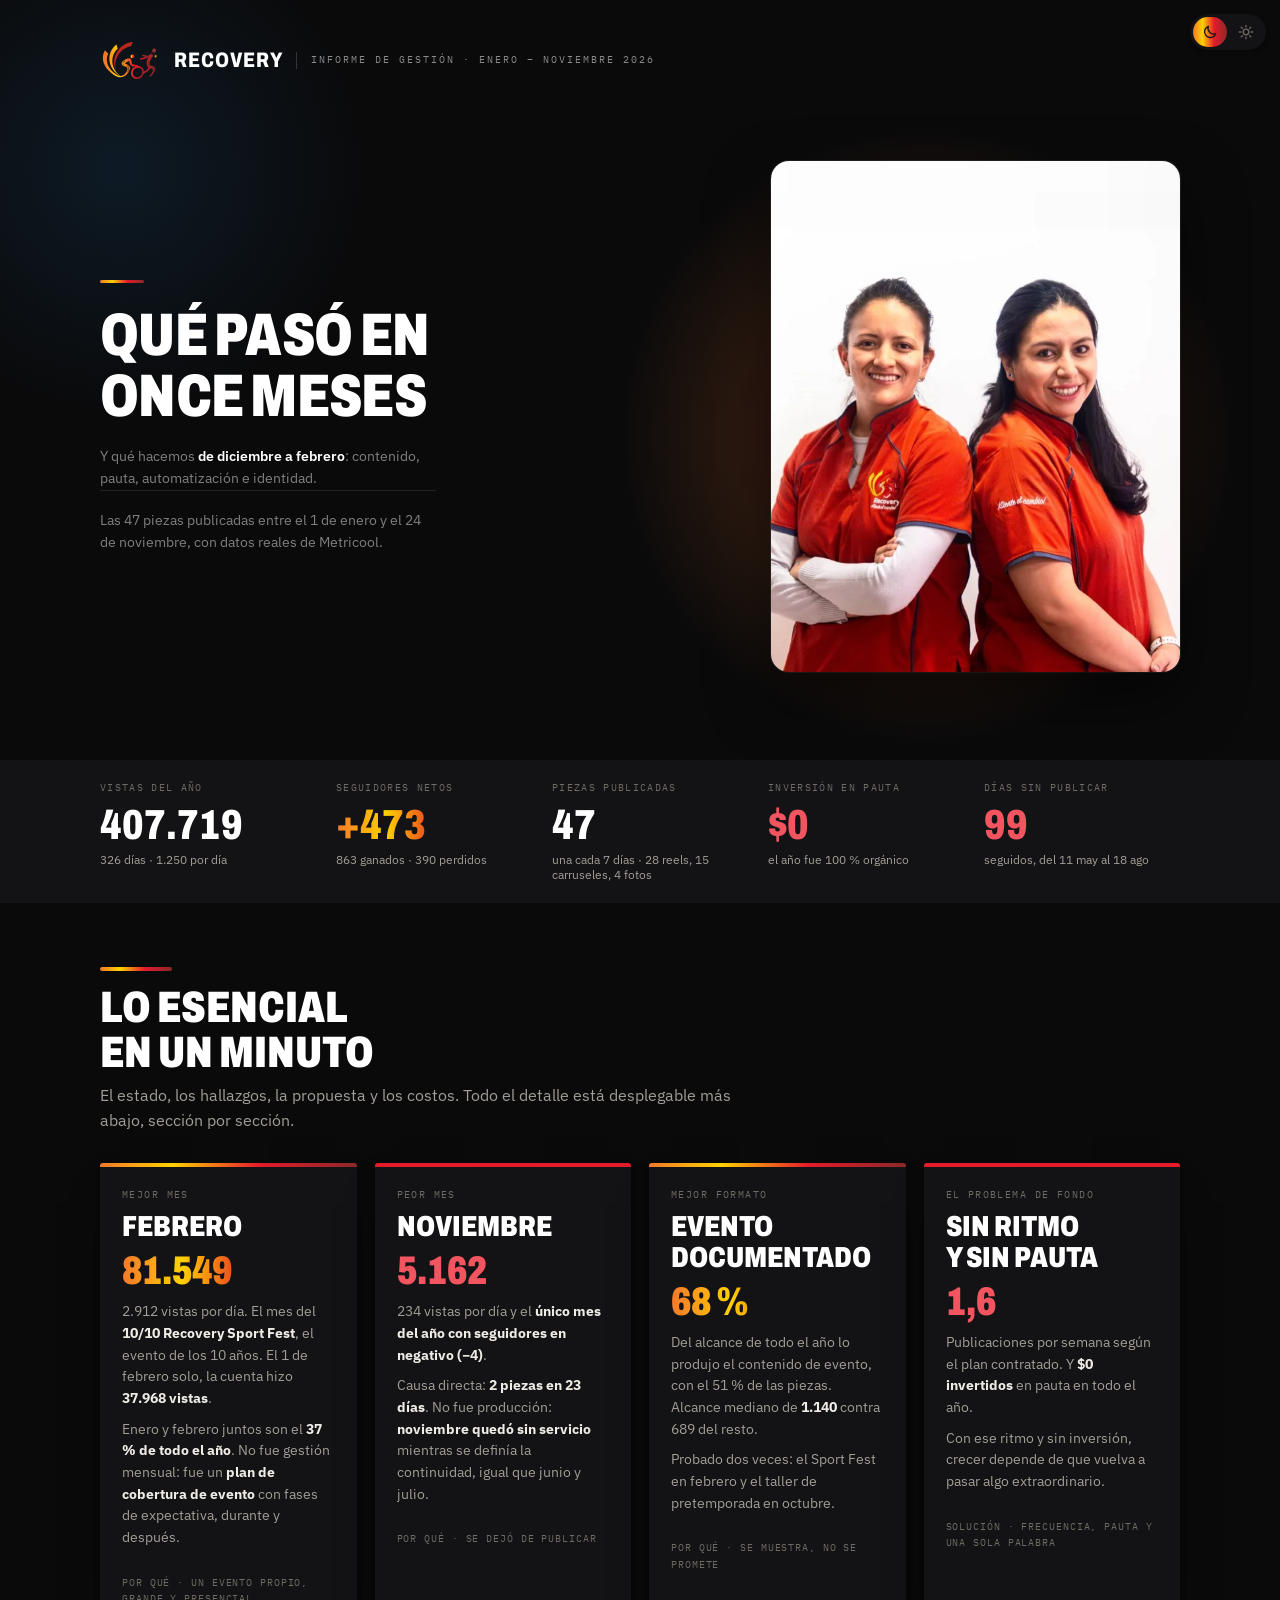
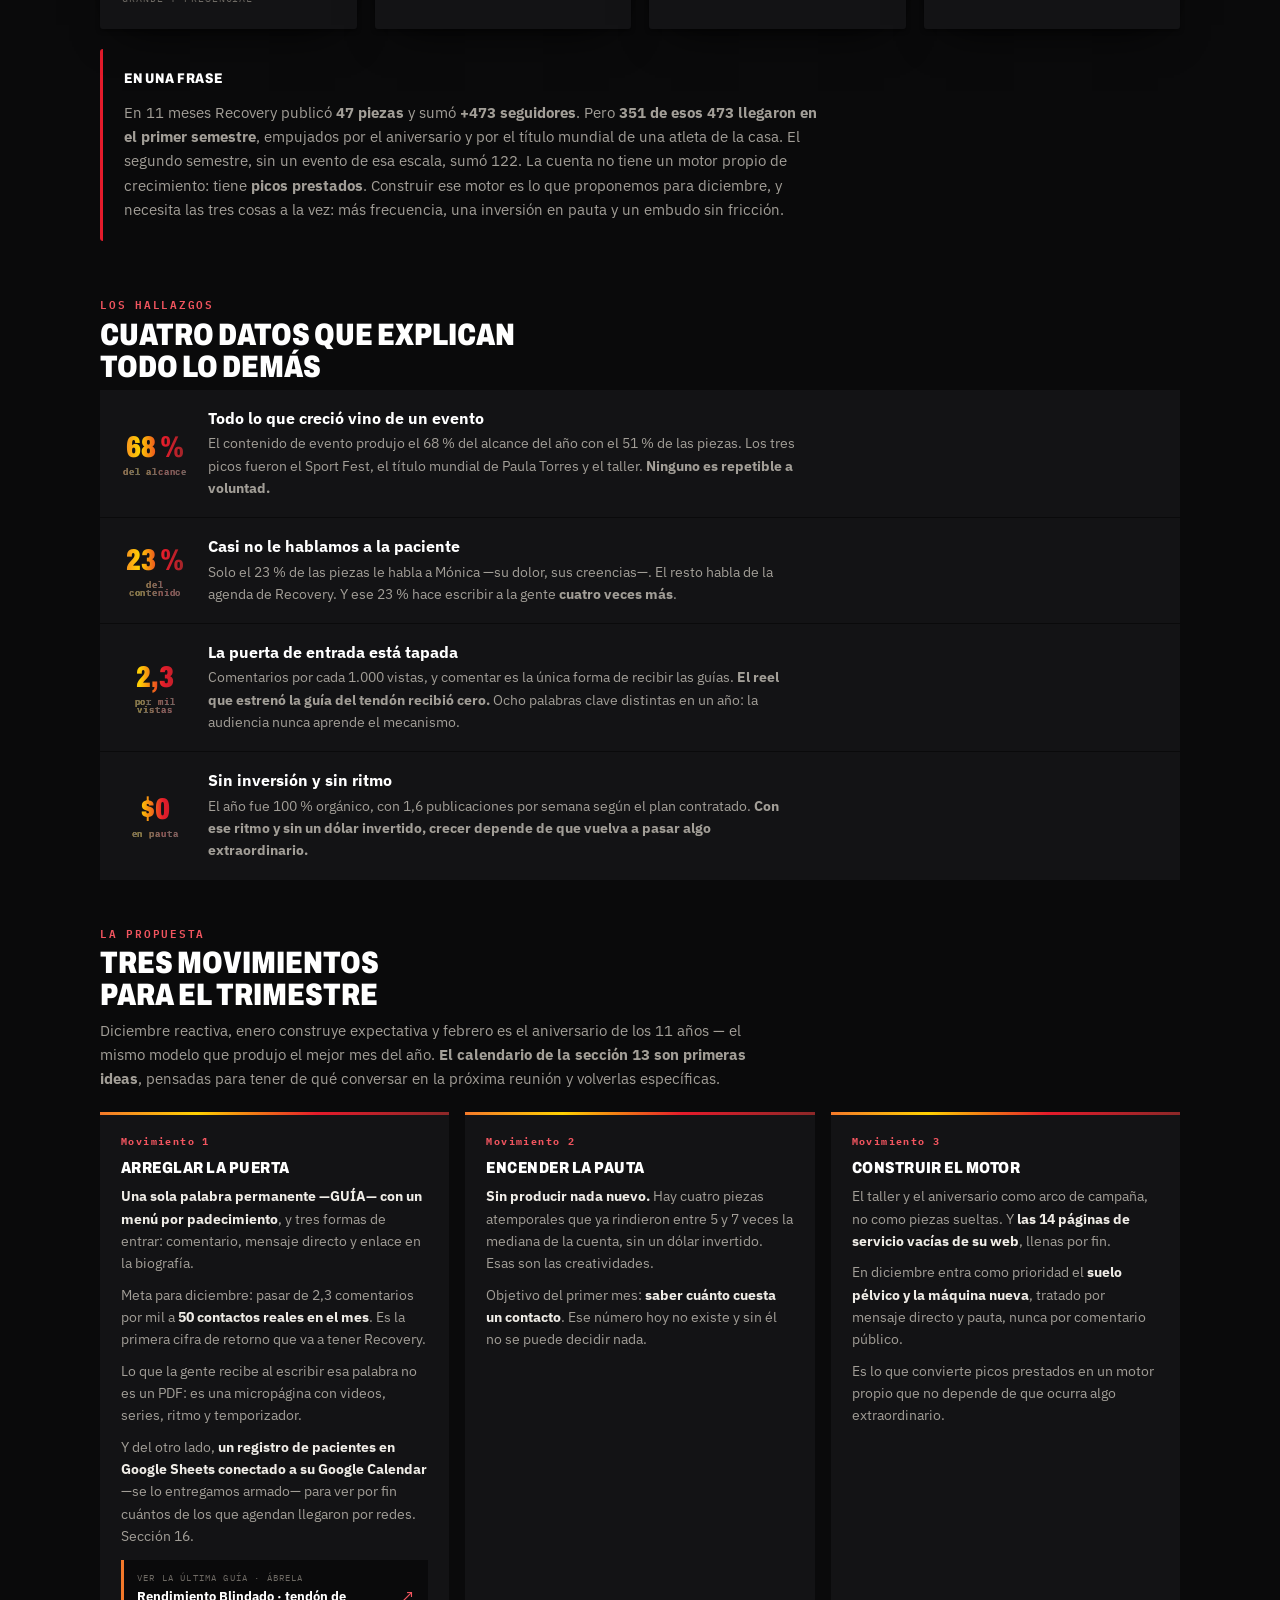
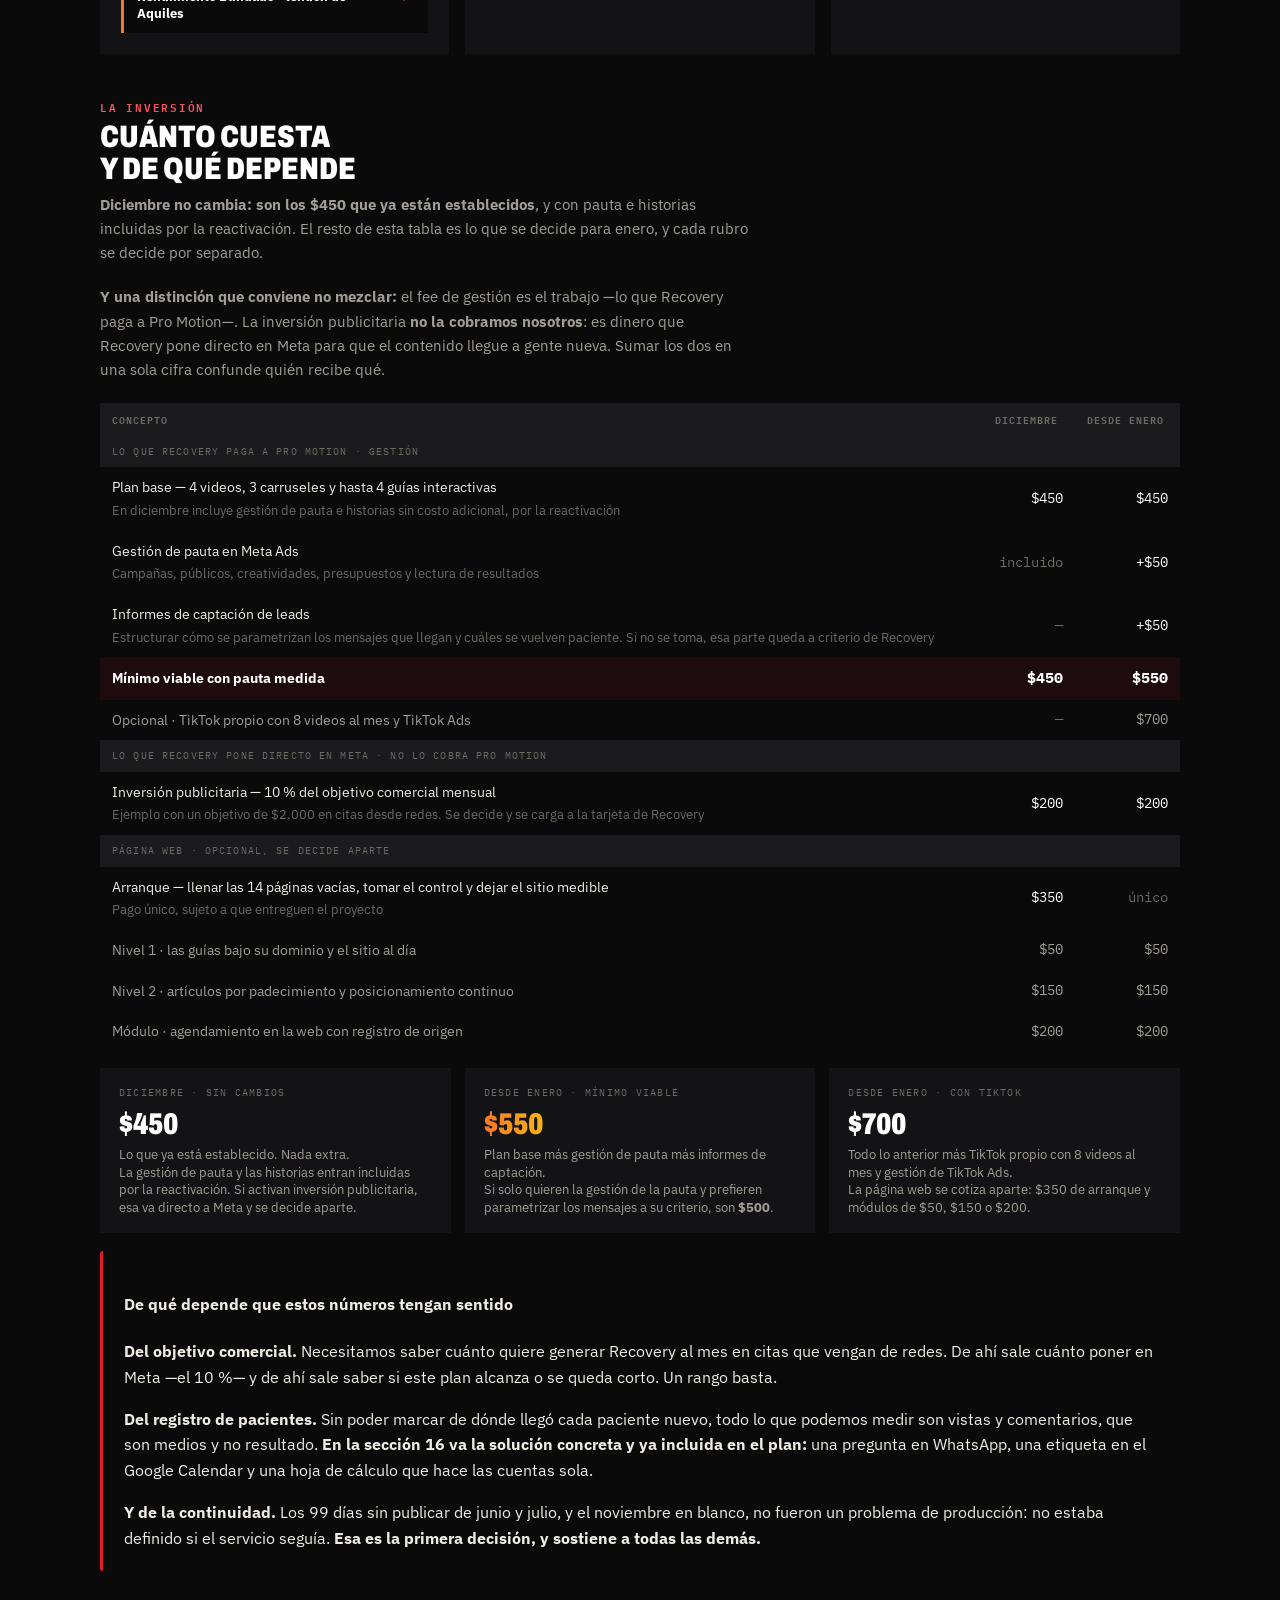
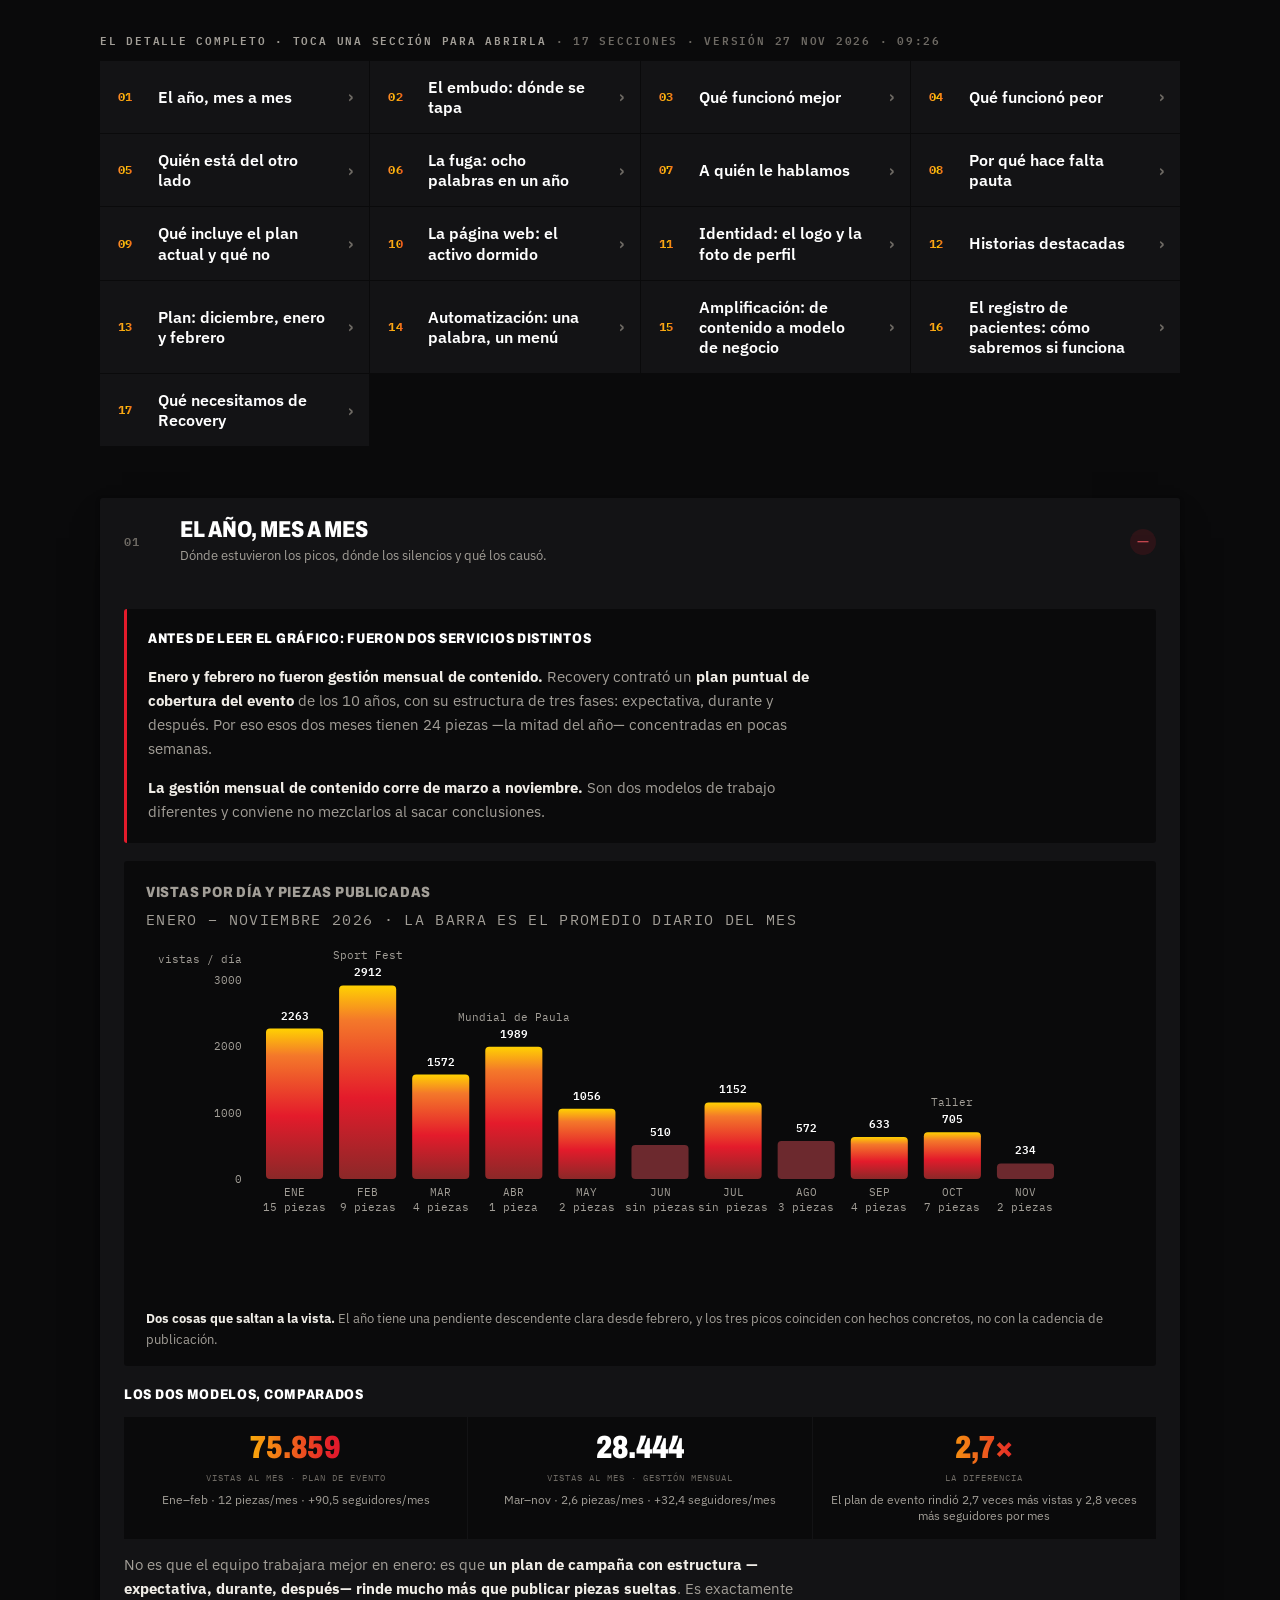
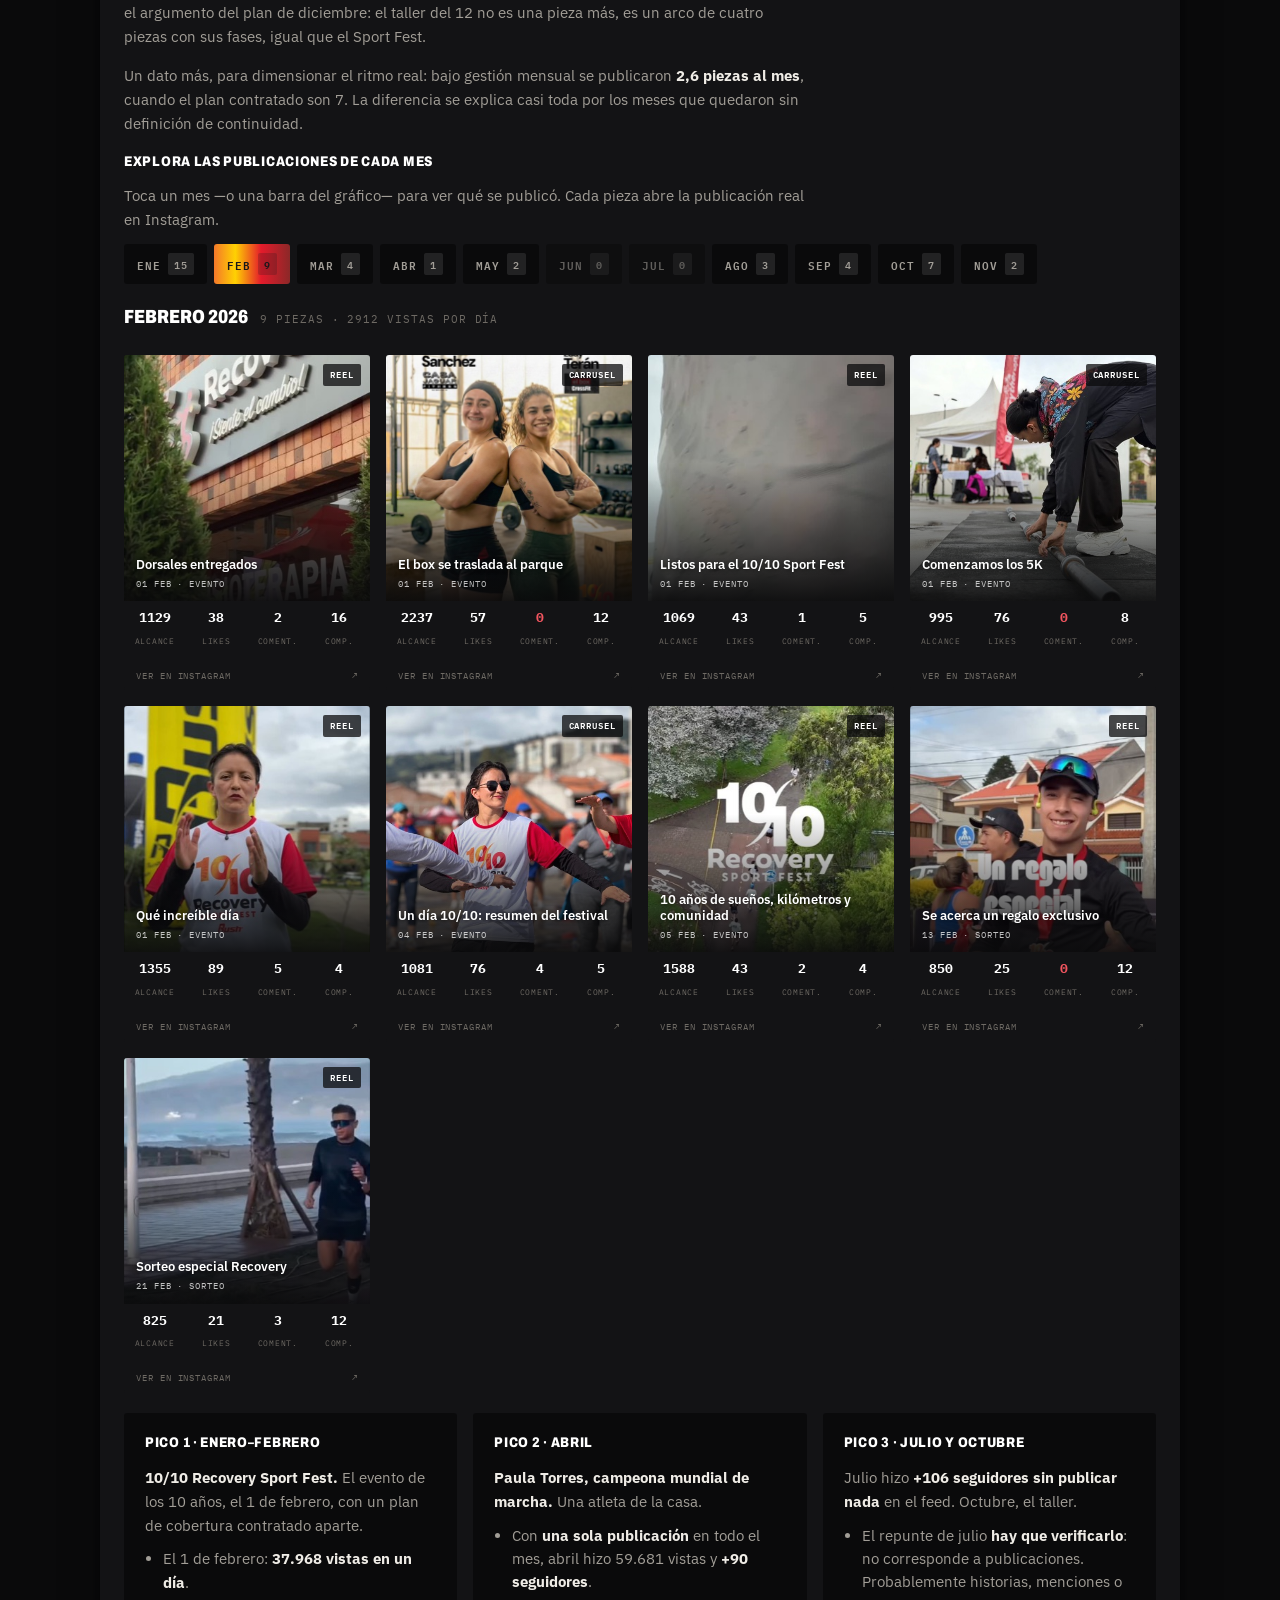
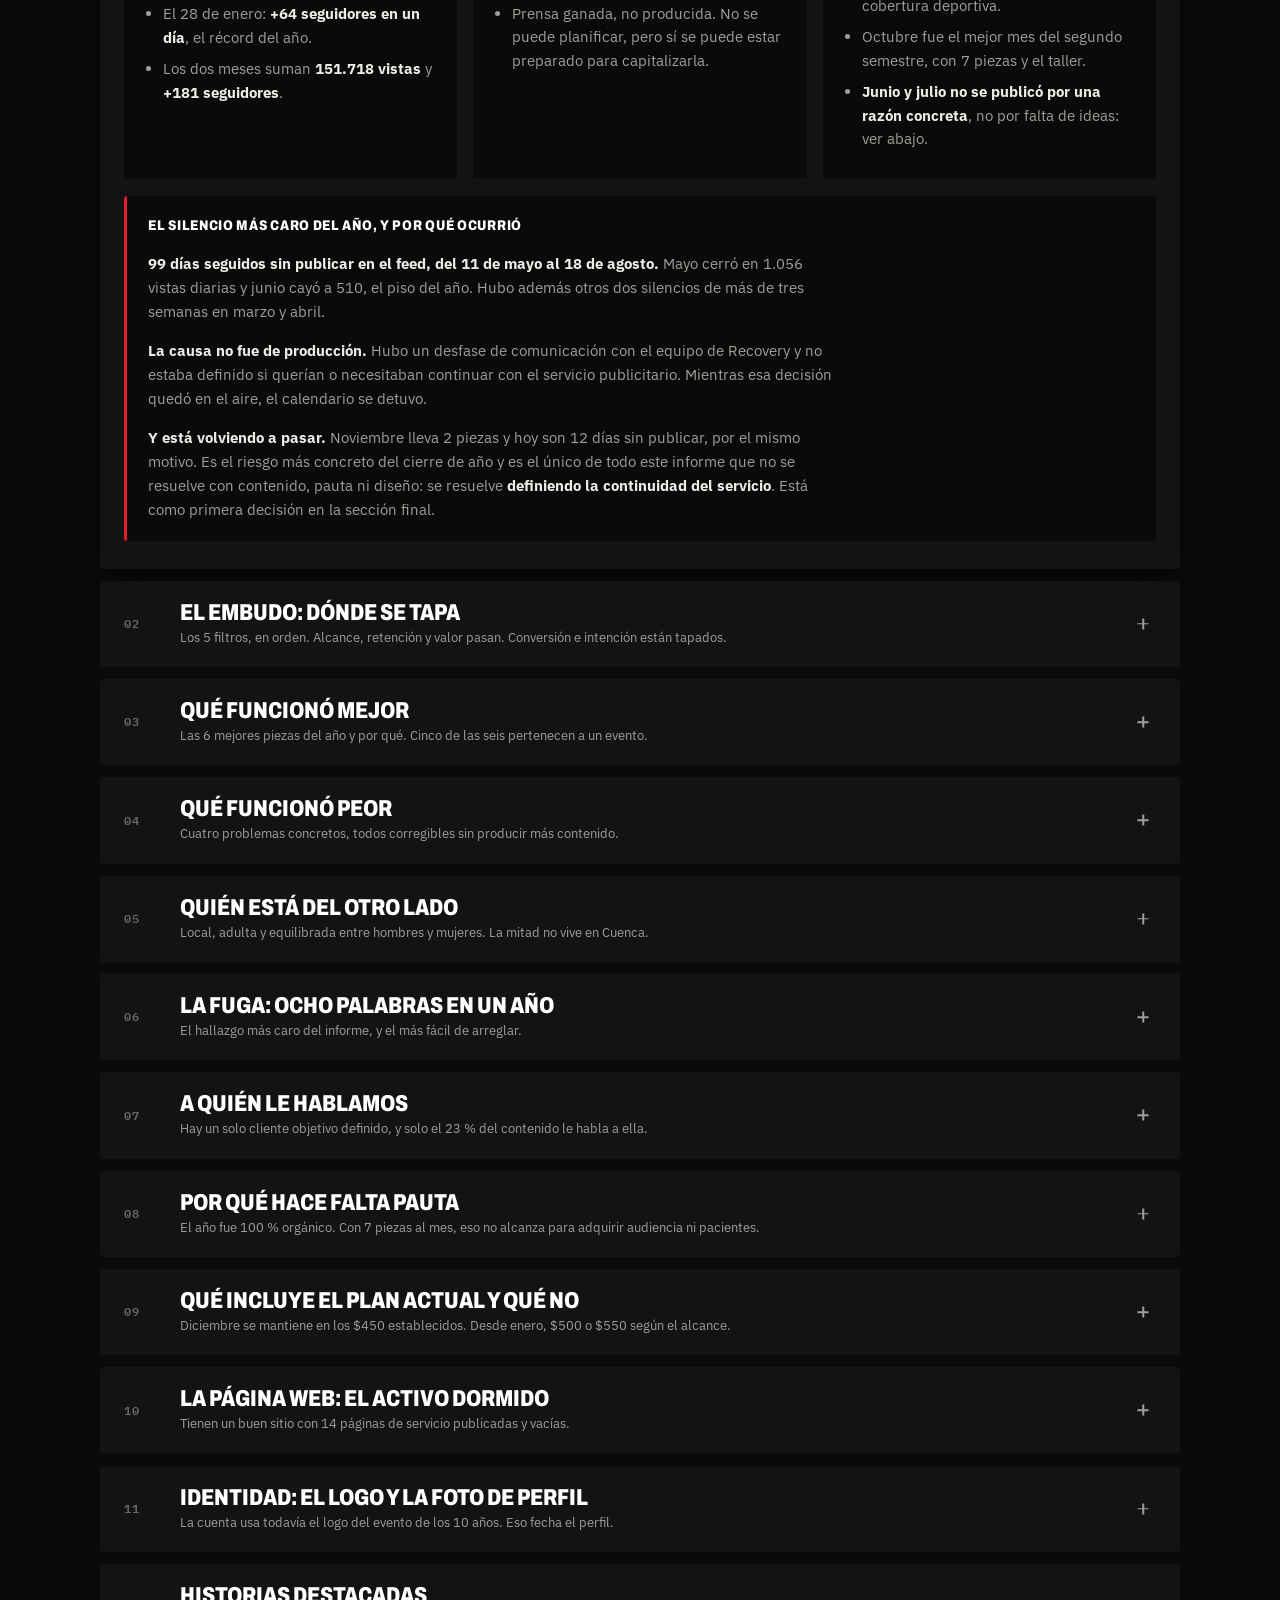
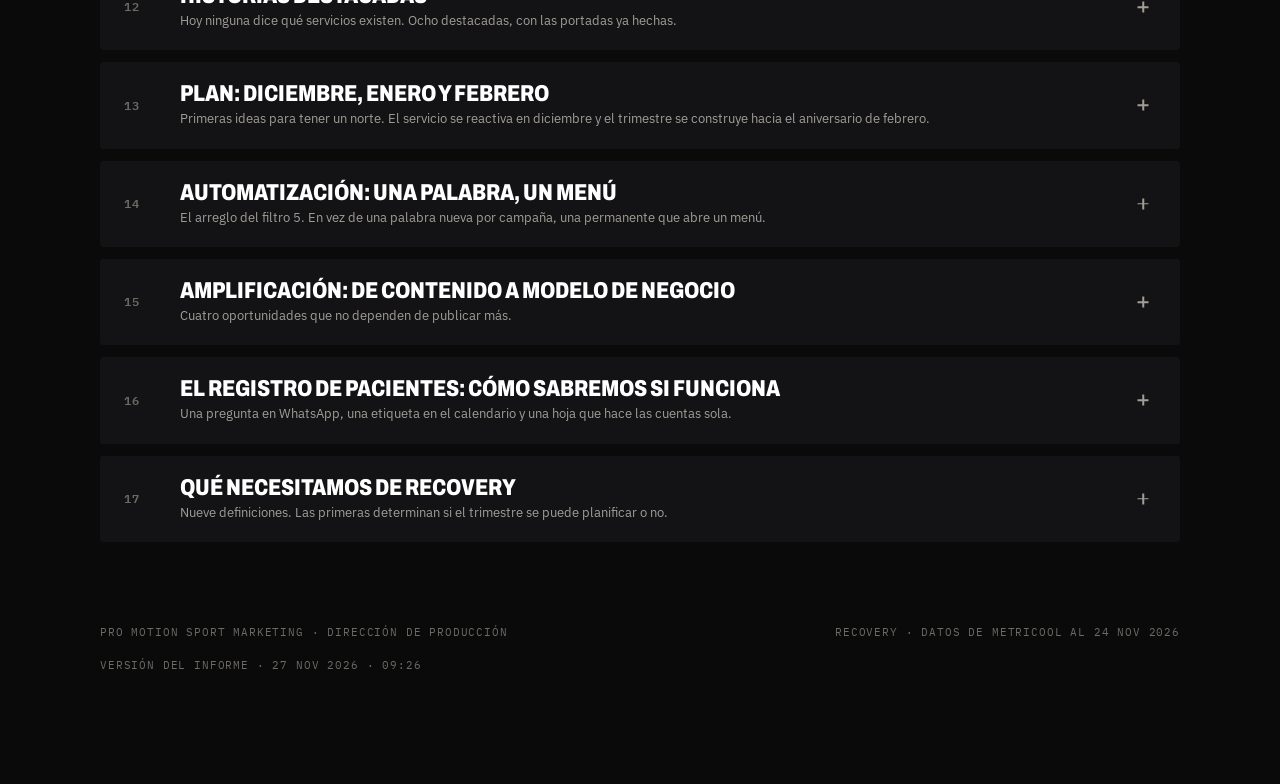
==== commit 6dce74ca: "Dejar explicitos los dos dias de produccion al mes del plan Co-Authored-By: Claude Opus 5 <noreply@a" ====
--- a/informe/index.html
+++ b/informe/index.html
@@ -605,7 +605,7 @@
   </div>
 
   <div class="indice">
-    <p class="mono" style="display:block;margin:0 0 12px;color:var(--txt2)">El detalle completo · toca una sección para abrirla <span style="color:var(--txt3)">· 17 secciones · versión 26 nov 2026 · 15:50</span></p>
+    <p class="mono" style="display:block;margin:0 0 12px;color:var(--txt2)">El detalle completo · toca una sección para abrirla <span style="color:var(--txt3)">· 17 secciones · versión 27 nov 2026 · 09:26</span></p>
     <nav aria-label="Secciones del informe"><a href="#s01"><i>01</i><b>El año, mes a mes</b><u>›</u></a><a href="#s02"><i>02</i><b>El embudo: dónde se tapa</b><u>›</u></a><a href="#s03"><i>03</i><b>Qué funcionó mejor</b><u>›</u></a><a href="#s04"><i>04</i><b>Qué funcionó peor</b><u>›</u></a><a href="#s05"><i>05</i><b>Quién está del otro lado</b><u>›</u></a><a href="#s06"><i>06</i><b>La fuga: ocho palabras en un año</b><u>›</u></a><a href="#s07"><i>07</i><b>A quién le hablamos</b><u>›</u></a><a href="#s08"><i>08</i><b>Por qué hace falta pauta</b><u>›</u></a><a href="#s09"><i>09</i><b>Qué incluye el plan actual y qué no</b><u>›</u></a><a href="#s10"><i>10</i><b>La página web: el activo dormido</b><u>›</u></a><a href="#s11"><i>11</i><b>Identidad: el logo y la foto de perfil</b><u>›</u></a><a href="#s12"><i>12</i><b>Historias destacadas</b><u>›</u></a><a href="#s13"><i>13</i><b>Plan: diciembre, enero y febrero</b><u>›</u></a><a href="#s14"><i>14</i><b>Automatización: una palabra, un menú</b><u>›</u></a><a href="#s15"><i>15</i><b>Amplificación: de contenido a modelo de negocio</b><u>›</u></a><a href="#s16"><i>16</i><b>El registro de pacientes: cómo sabremos si funciona</b><u>›</u></a><a href="#s17"><i>17</i><b>Qué necesitamos de Recovery</b><u>›</u></a></nav>
   </div>
 
@@ -1043,6 +1043,7 @@
       <h4>La propuesta para la reactivación</h4>
       <p>Diciembre vuelve con más organización y más estructura que lo que veníamos haciendo: un plan a tres meses, una campaña de pauta montada sobre creatividades ya validadas, historias semanales y las destacadas construidas desde cero.</p>
       <p style="margin-top:10px"><b>Por esa reactivación, en diciembre no cobramos el valor adicional.</b> El mes se factura a los <b>$450 de siempre</b>, con la gestión de pauta en Meta Ads y la producción de historias y destacadas incluidas.</p>
+      <p style="margin-top:10px"><b>Una precisión operativa que conviene tener clara desde el inicio:</b> por este valor el plan contempla <b>dos días de producción al mes como máximo</b>. De esos dos días sale todo el material del mes. Por eso necesitamos la disponibilidad del equipo con anticipación: si un día de producción no se puede usar, no se recupera dentro del mismo mes.</p>
       <p style="margin-top:10px;margin-bottom:0">Pero conviene decirlo ahora y no en enero: <b>ese trabajo tiene un valor propio</b>. Gestionar campañas en Meta Ads —armar públicos, creatividades, presupuestos y leer resultados— y producir material semanal de historias y destacadas <b>no depende de la cantidad de piezas del plan</b>: es trabajo distinto, que se suma. <b>Desde enero ese valor se reconoce.</b></p>
       <p style="margin-top:10px;margin-bottom:0">Y conviene separarlo en dos, porque son dos cosas distintas. <b>Si solo quieren que gestionemos la pauta</b> —campañas, públicos, creatividades, presupuestos y lectura de resultados—, son <b>$50 más: $500 mensuales</b>, y la forma en que parametrizan los mensajes que llegan y deciden cuál de esos mensajes se volvió paciente queda a criterio de Recovery. <b>Si además quieren que les ayudemos a estructurar eso</b> —el sistema de captación y el informe que dice cuántos contactos entraron, cuánto costó cada uno y cuántos se convirtieron—, el mínimo viable es <b>$550 mensuales más IVA</b>. En los dos casos, desde enero; <b>diciembre se trabaja con los $450 que ya están establecidos.</b></p>
     </div>
@@ -1058,6 +1059,7 @@
           <li><b>3 posts carrusel</b> al mes</li>
           <li><b>Hasta 4 guías interactivas</b> al mes</li>
           <li>Estrategia, guion, dirección de arte, diseño y programación de todo lo anterior</li>
+          <li><b>Dos días de producción al mes</b>, máximo<br><span style="color:var(--txt3);font-size:12.5px">De ahí sale todo el material de video y foto del mes. Por eso la disponibilidad del equipo para grabar es parte del plan, no un extra</span></li>
         </ul>
         <div class="no"><h5>No incluye</h5><ul>
           <li>Inversión publicitaria</li>
@@ -1587,7 +1589,7 @@
 <footer>
   <span>Pro Motion Sport Marketing · Dirección de Producción</span>
   <span>Recovery · datos de Metricool al 24 nov 2026</span>
-  <span id="sello-ver">Versión del informe · 26 nov 2026 · 15:50</span>
+  <span id="sello-ver">Versión del informe · 27 nov 2026 · 09:26</span>
 </footer>
 </div>
 
